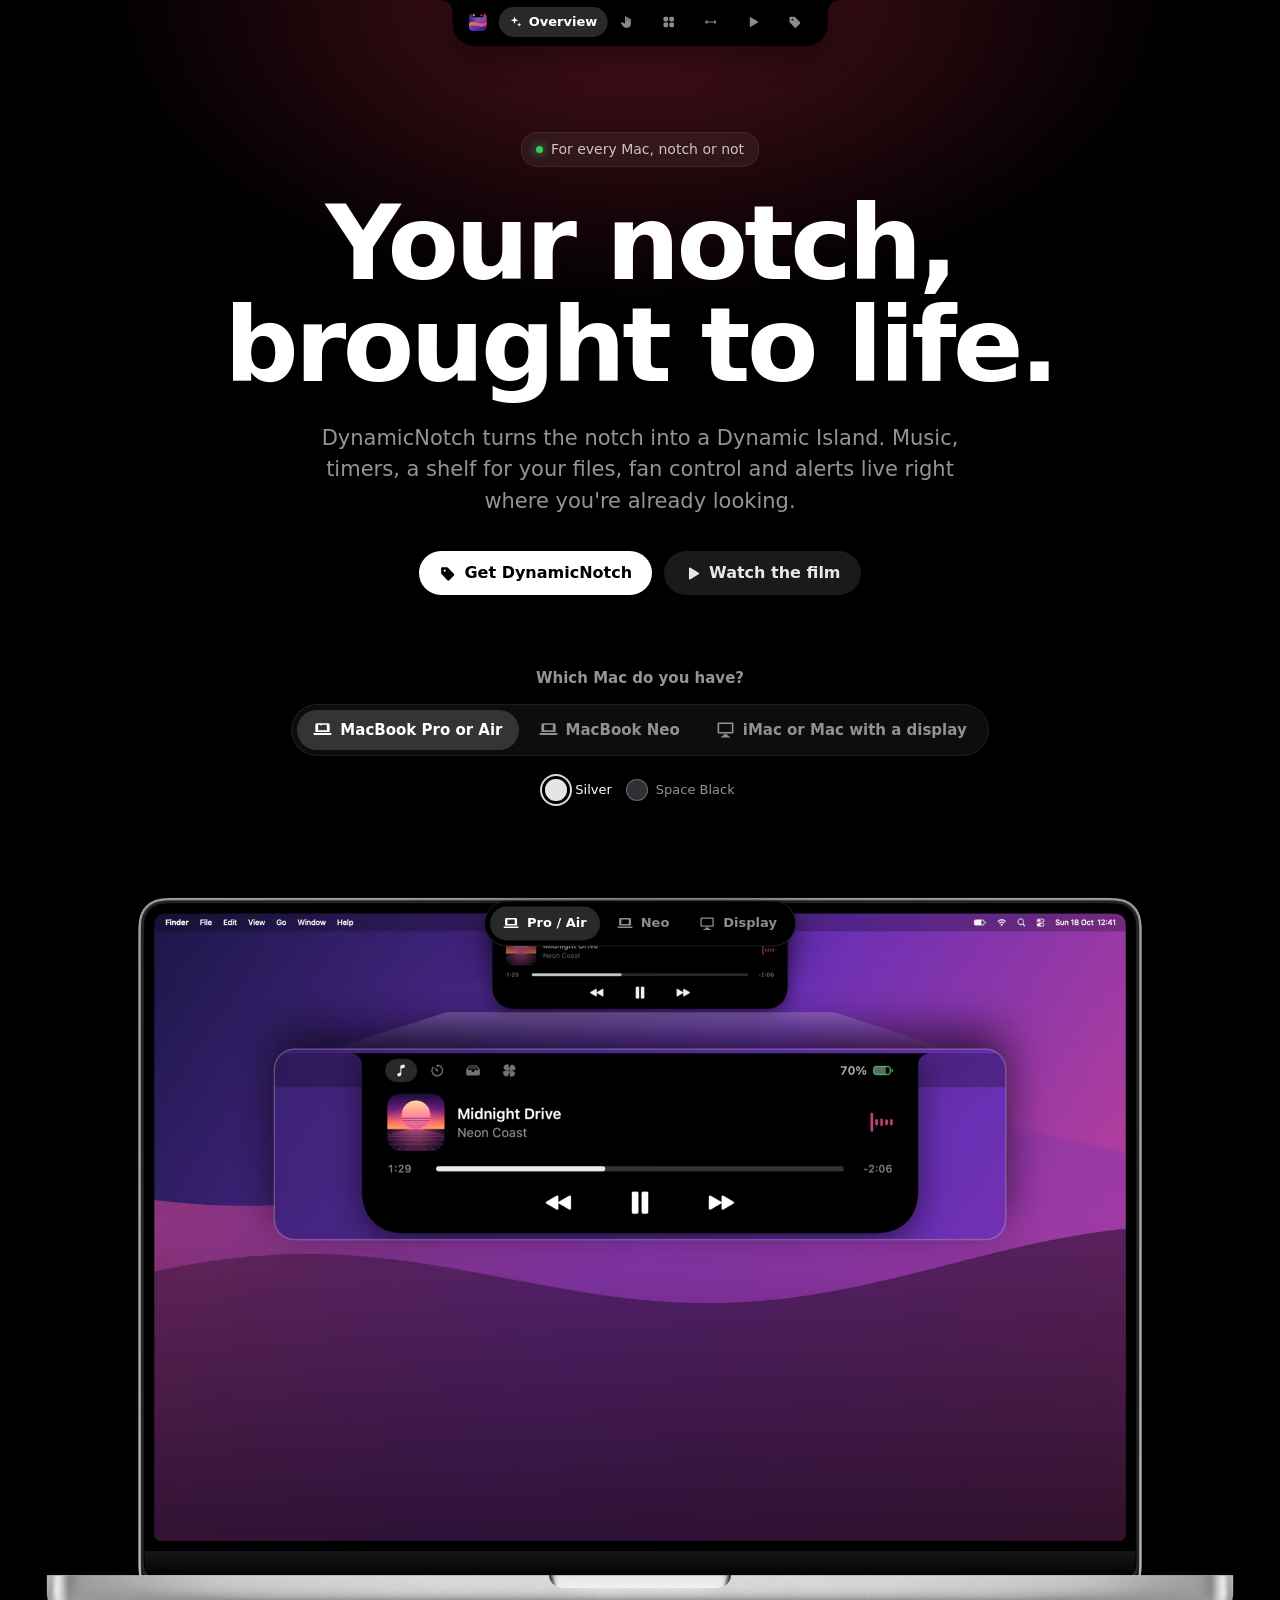
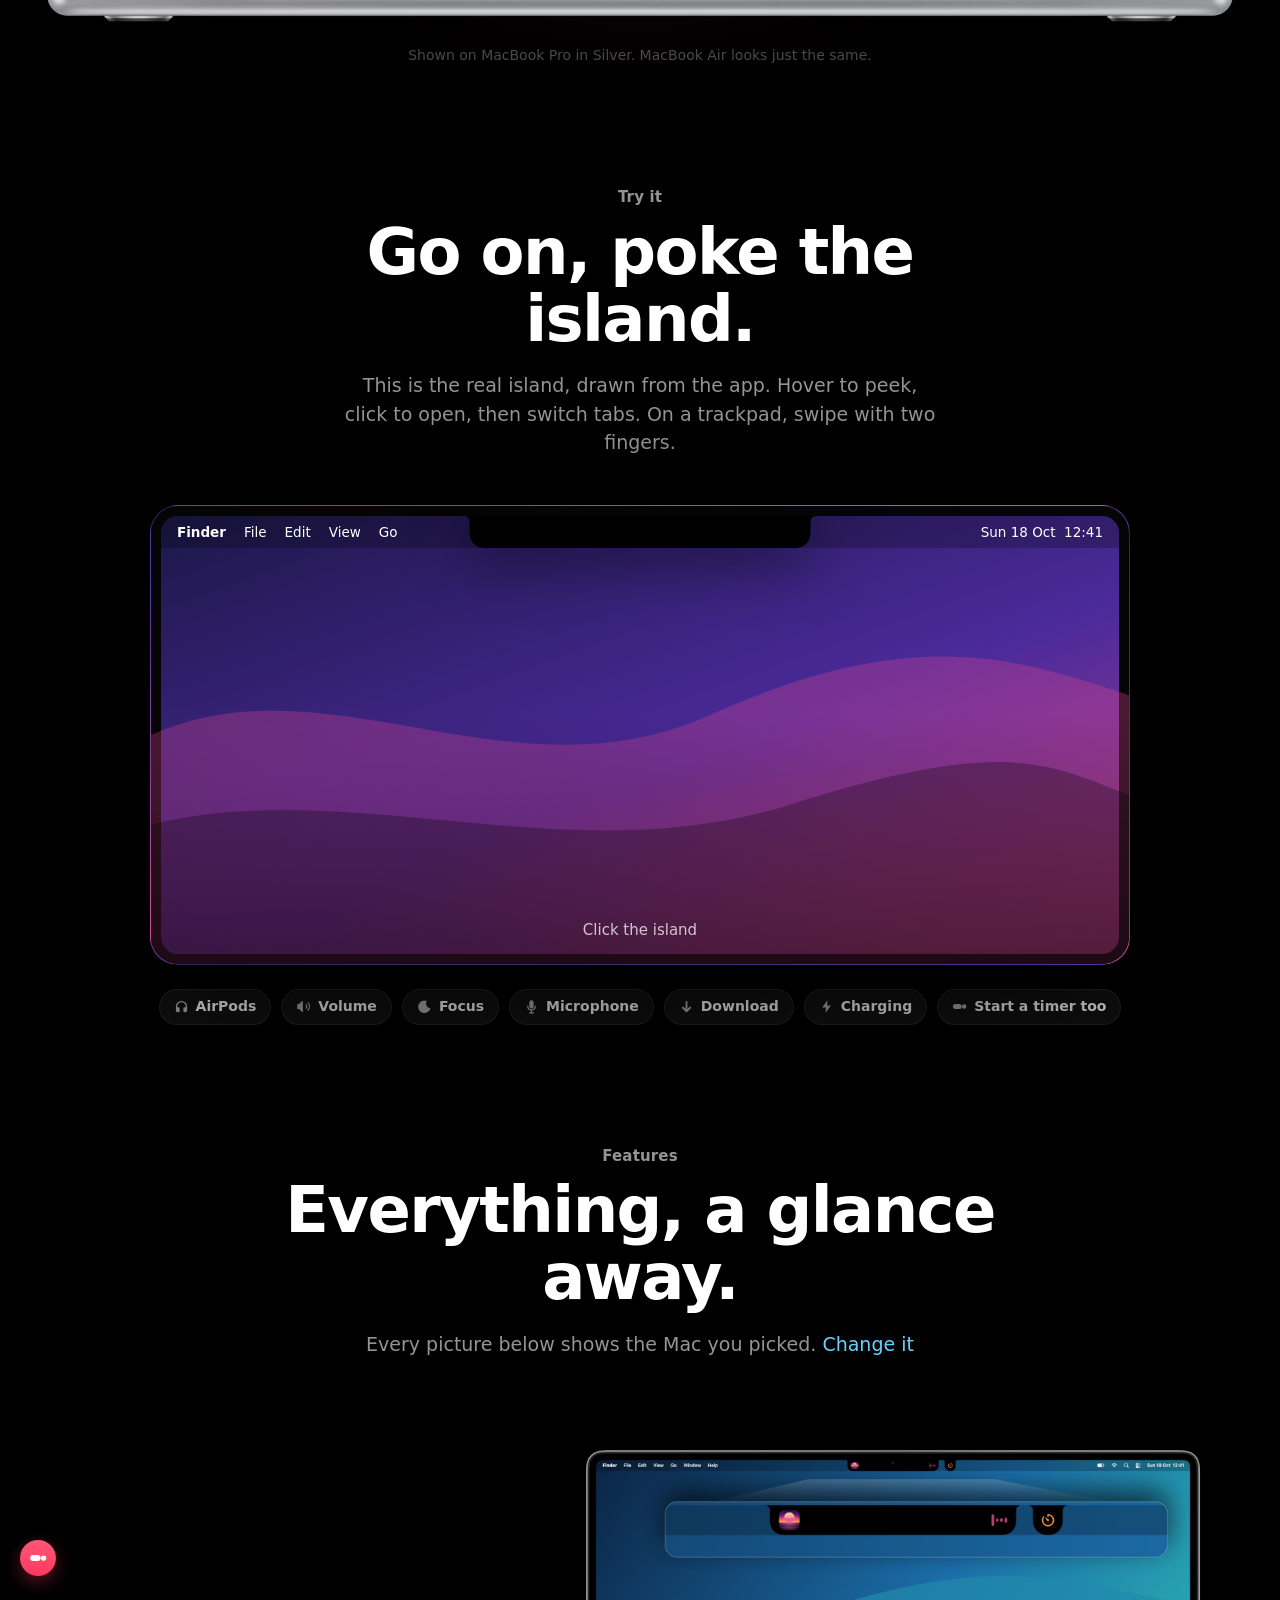
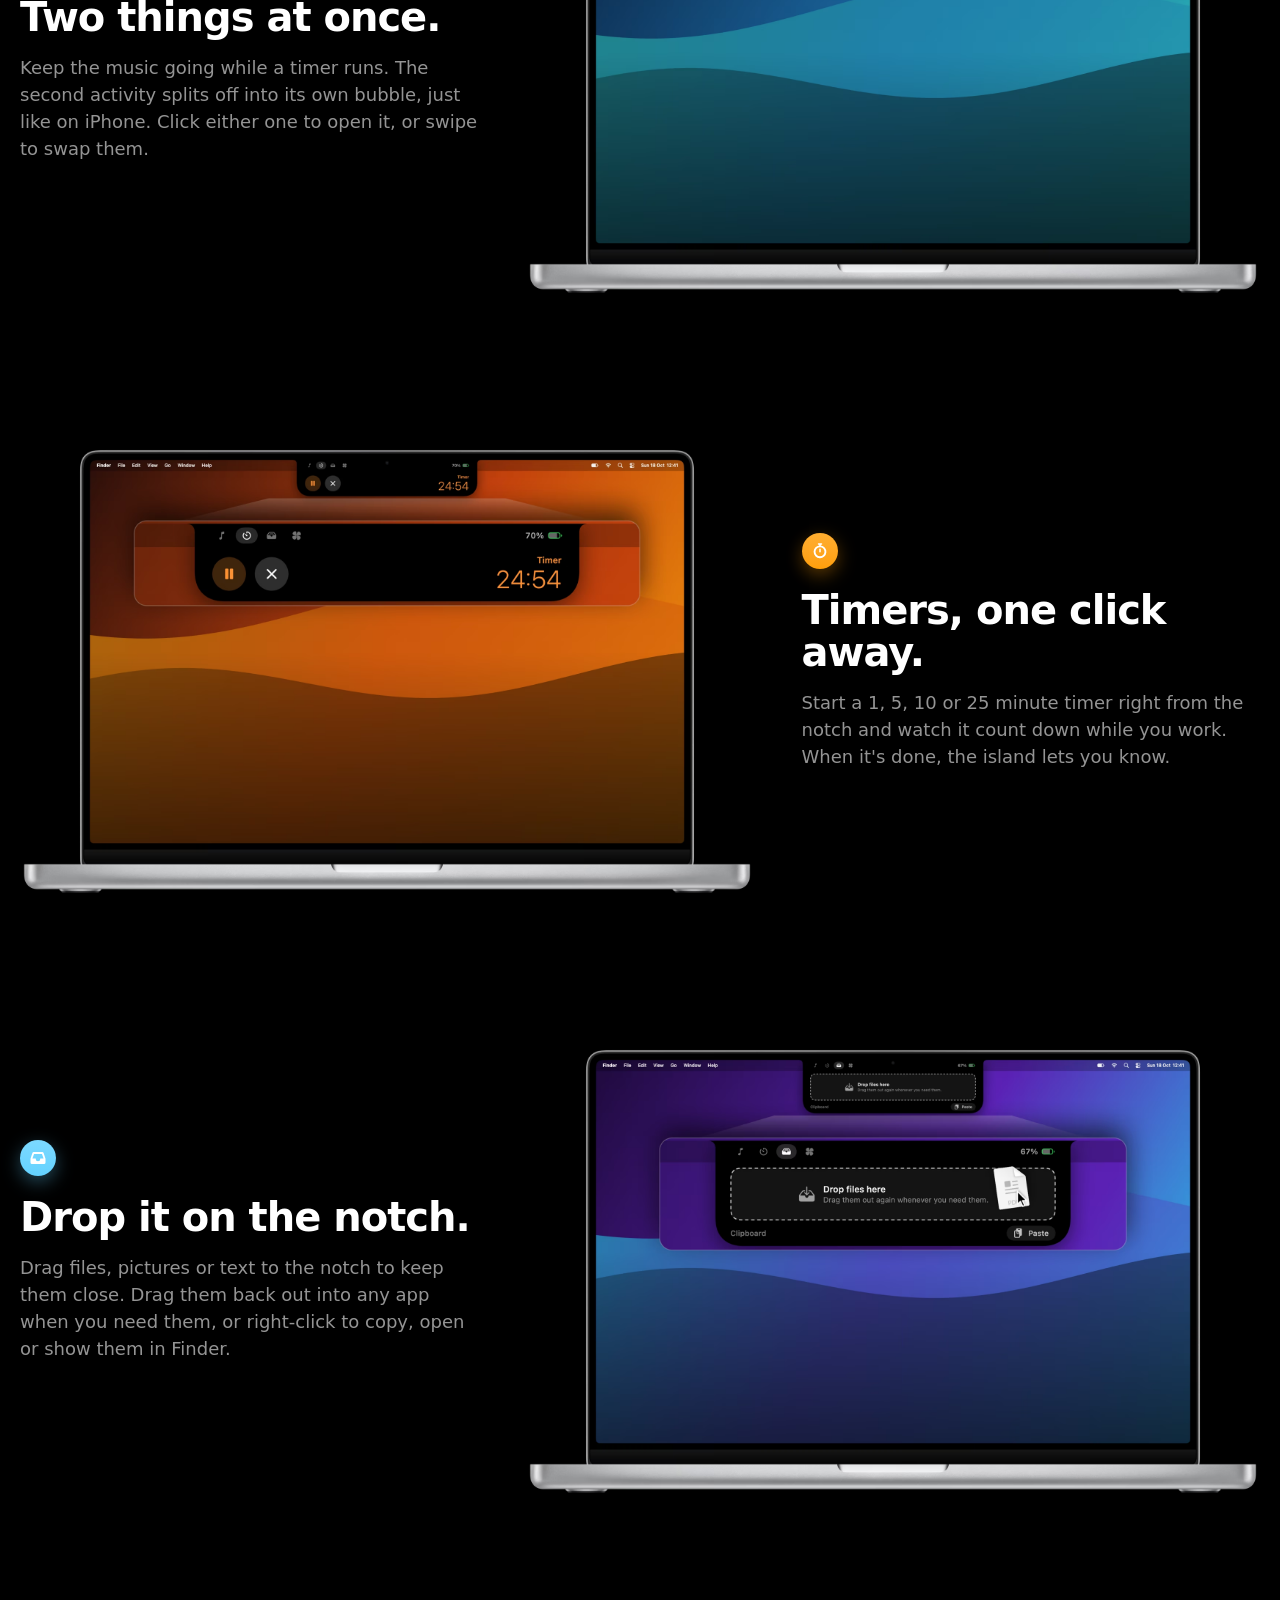
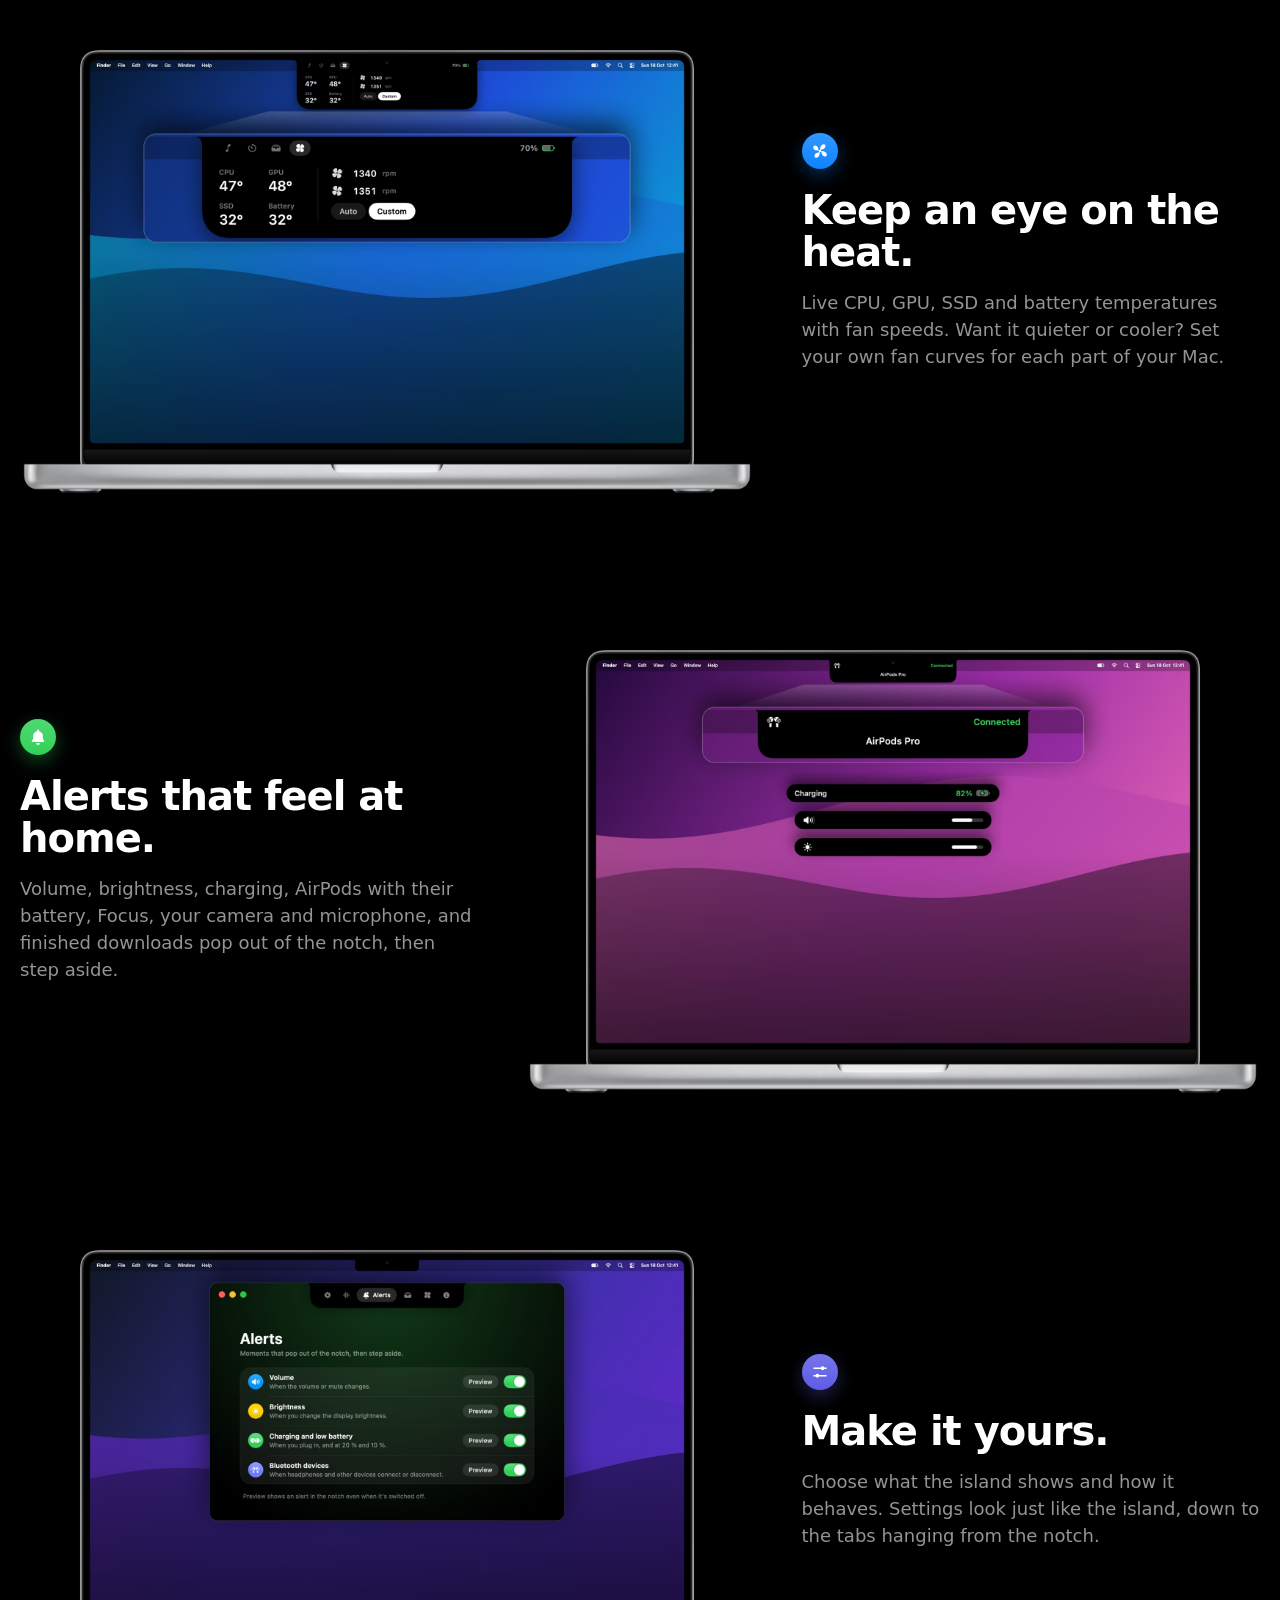
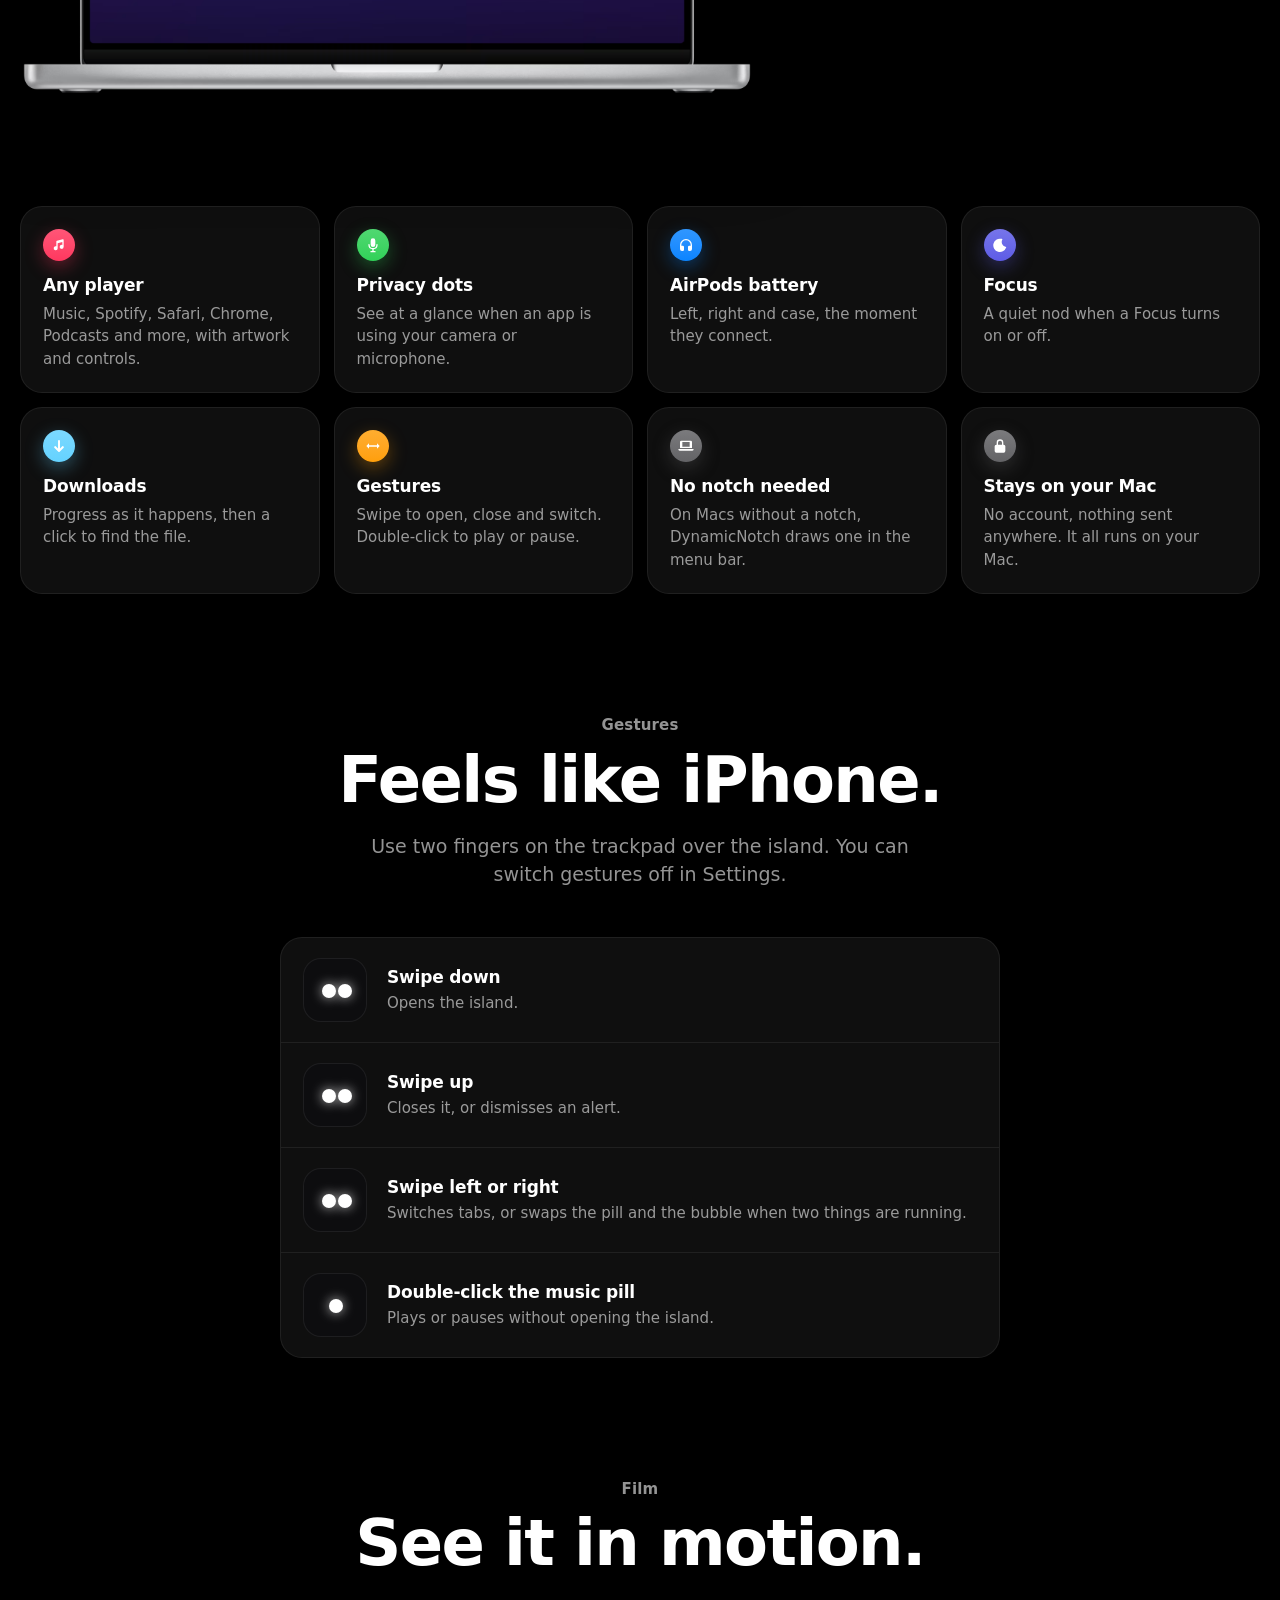
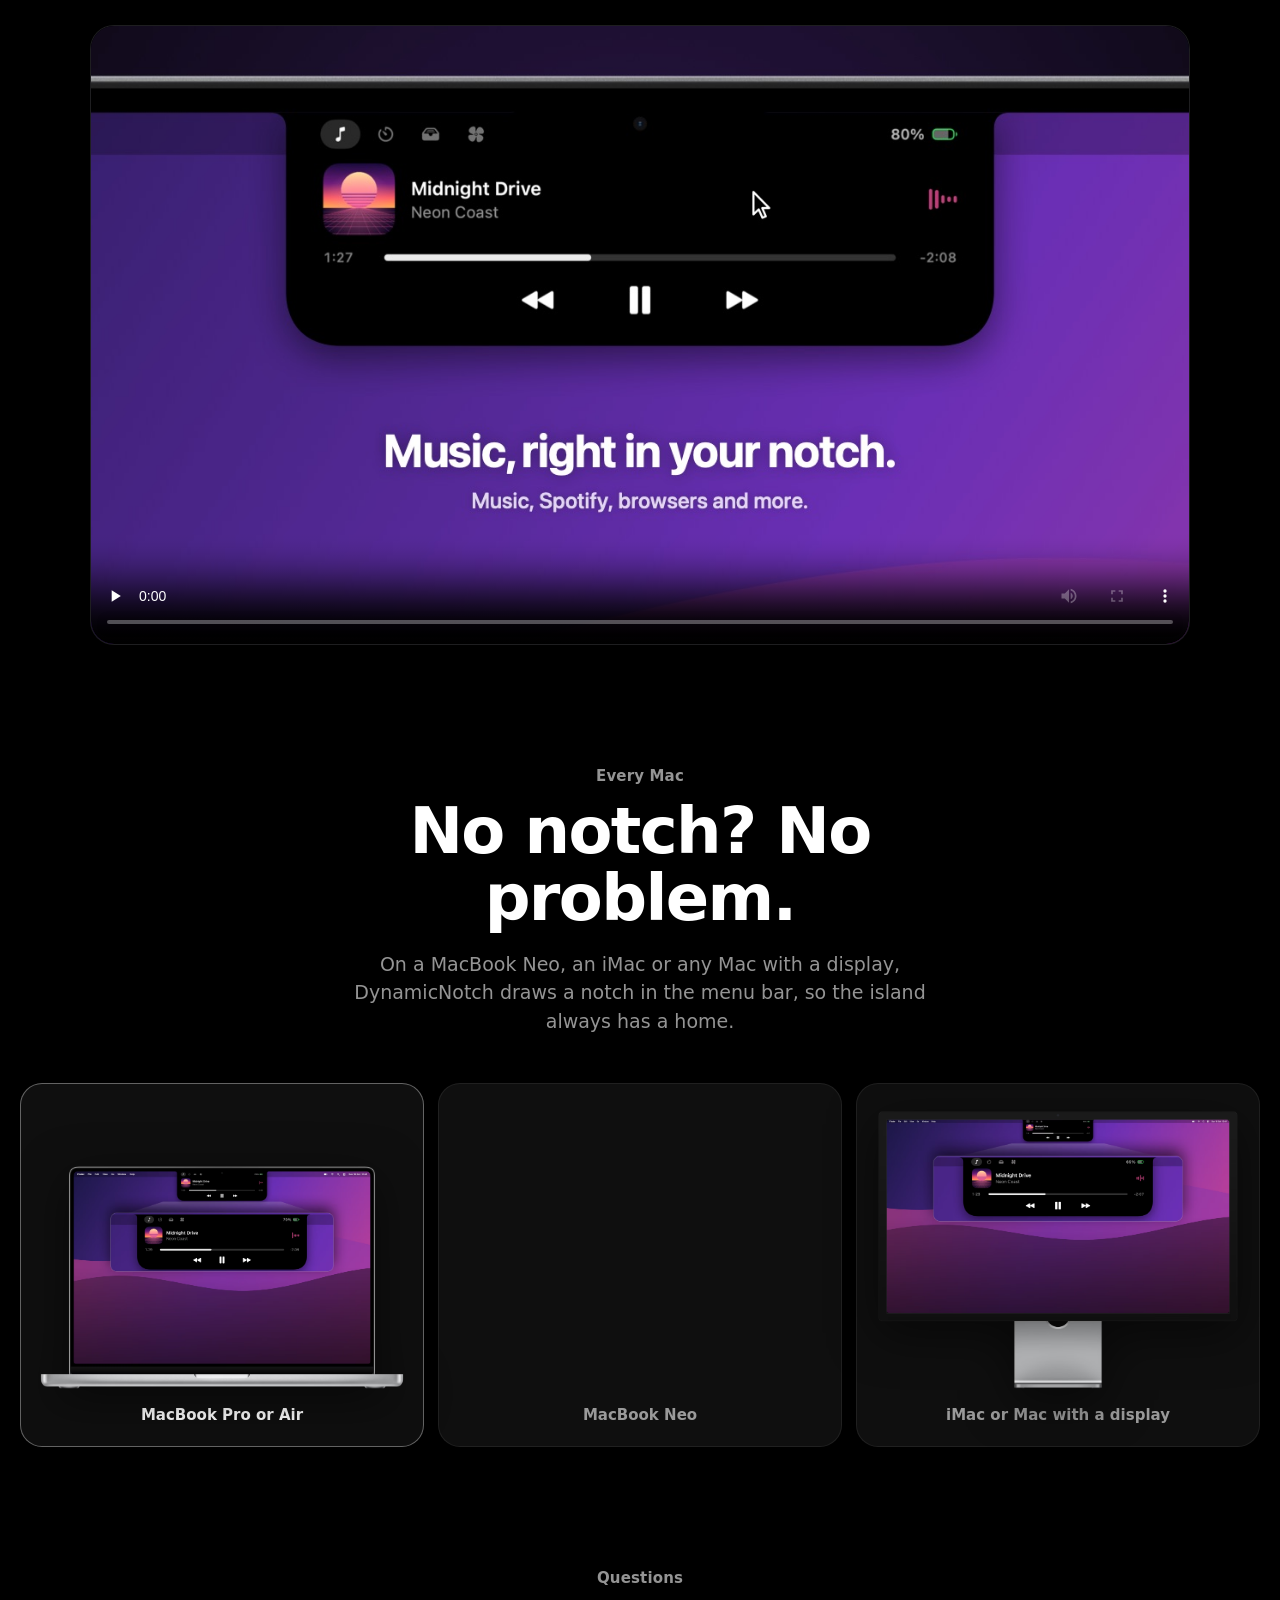
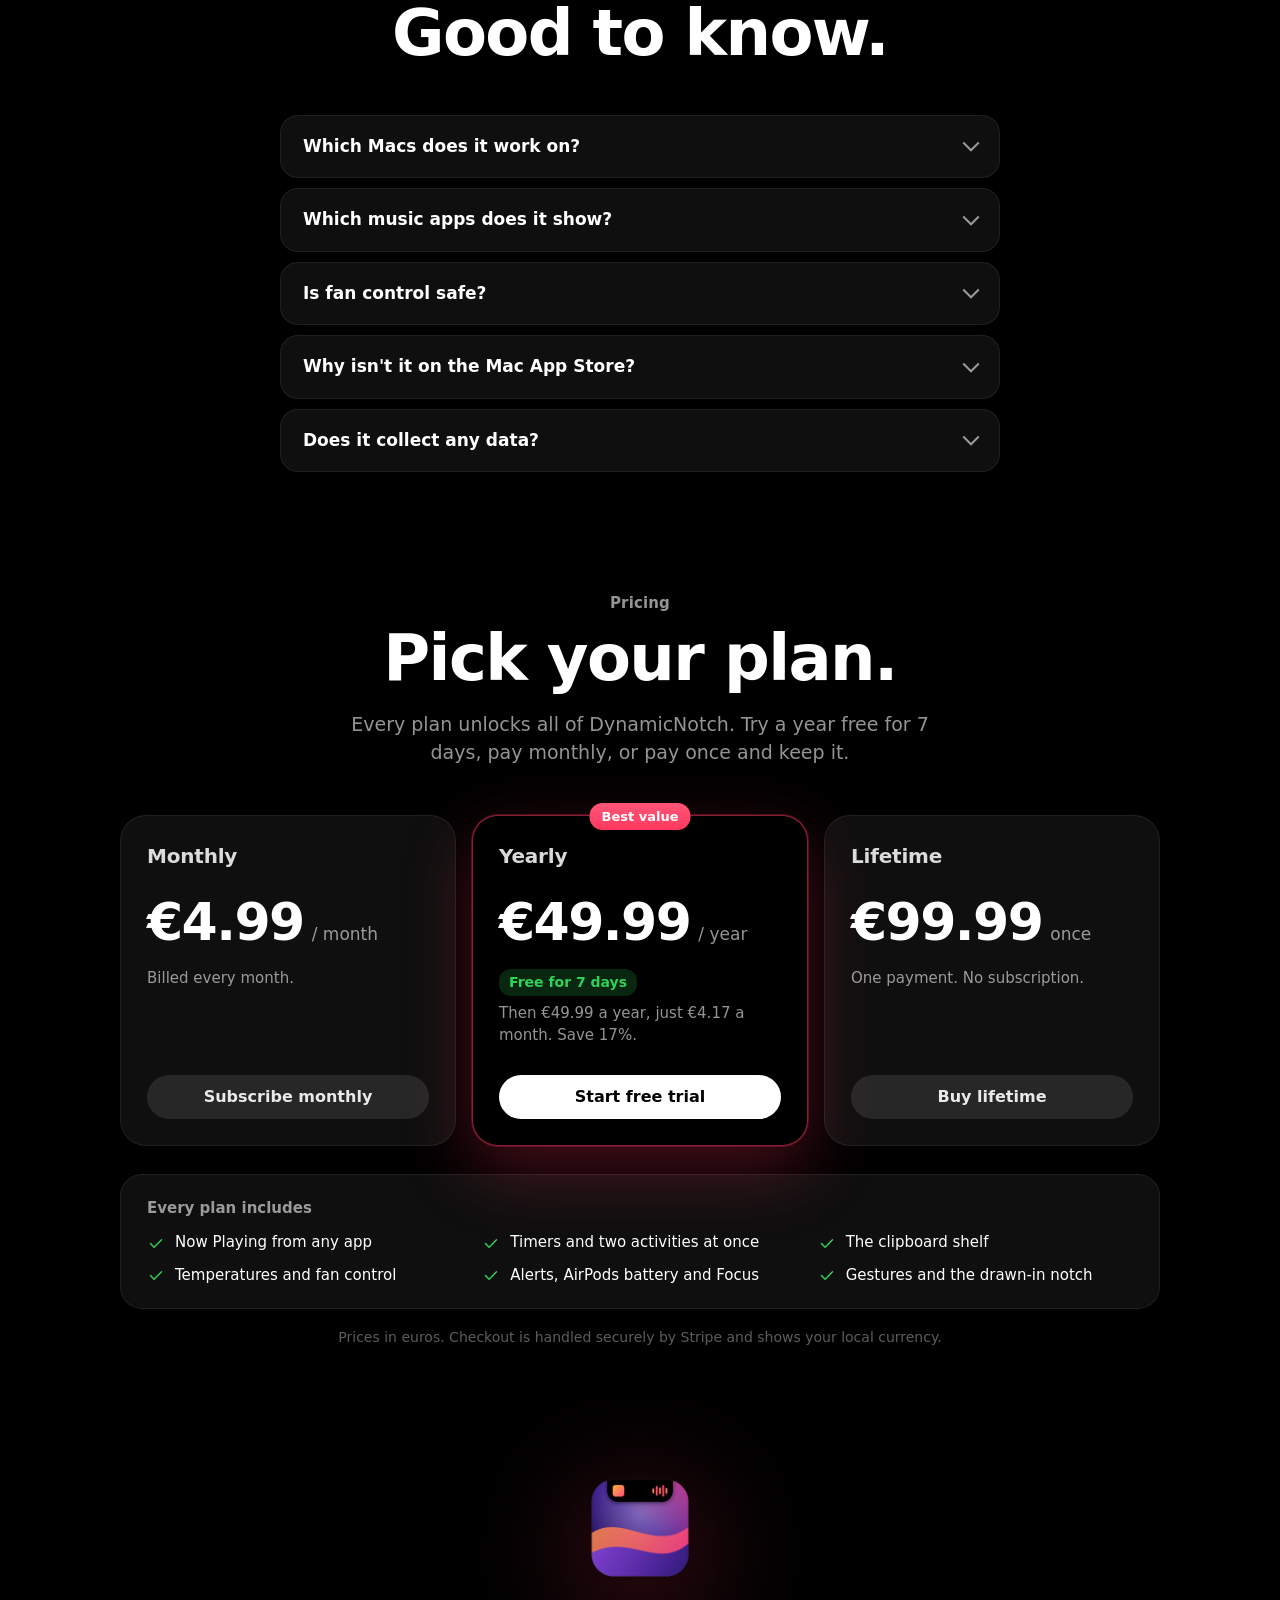
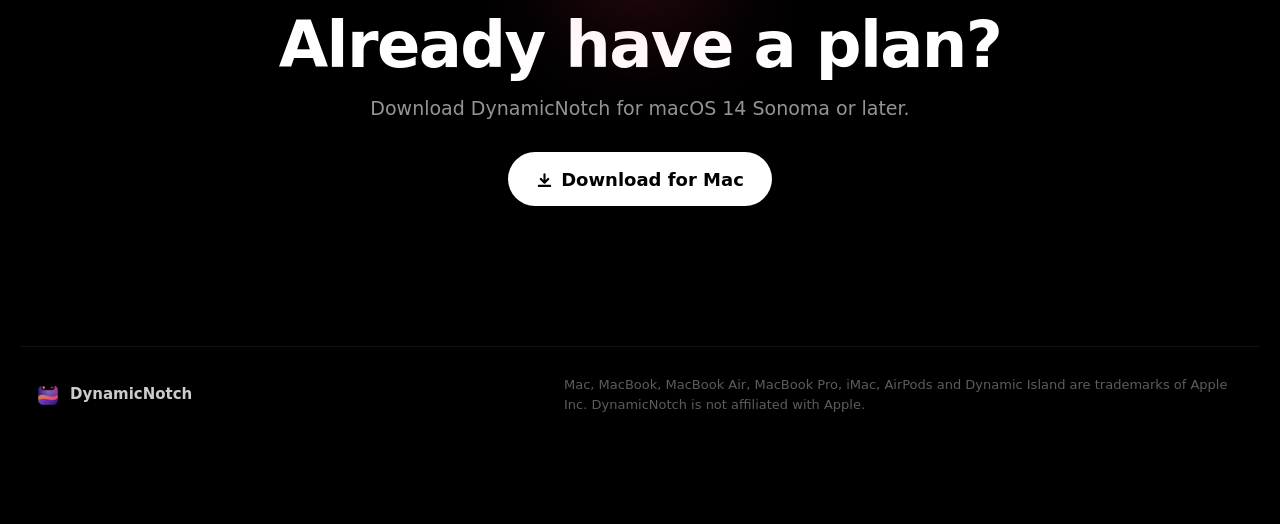
==== index.html @ 15b67d9d "Pricing: monthly, yearly with a 7-day free trial, and lifetime" ====
<!doctype html>
<html lang="en">
<head>
  <meta charset="utf-8">
  <meta name="viewport" content="width=device-width, initial-scale=1, viewport-fit=cover">
  <title>DynamicNotch</title>
  <meta name="description" content="DynamicNotch turns your Mac's notch into a Dynamic Island: music, timers, a clipboard for files, fan control and alerts, right where you're already looking.">
  <meta name="theme-color" content="#000000">
  <meta name="claude:viewport-fit-sides" content="cover">
  <!-- Where the Download buttons go. -->
  <meta name="dynamicnotch:download" content="https://github.com/ClauClau1/Dynamic-Notch/releases/latest">
  <meta property="og:title" content="DynamicNotch: your notch, brought to life">
  <meta property="og:description" content="The Dynamic Island, made for Mac. Music, timers, files, fans and alerts in the notch, and on Macs without one.">
  <meta property="og:image" content="assets/promo-poster.jpg">
  <link rel="icon" href="assets/favicon.png">
  <link rel="apple-touch-icon" href="assets/icon.png">
  <link rel="stylesheet" href="styles.css">
</head>
<body>
  <!-- Icons, drawn for this site. -->
  <svg width="0" height="0" style="position:absolute" aria-hidden="true">
    <defs>
      <symbol id="i-sparkles" viewBox="0 0 24 24"><path d="M10 2.5l1.6 4.9 4.9 1.6-4.9 1.6L10 15.5l-1.6-4.9L3.5 9l4.9-1.6zM18 13l.9 2.6 2.6.9-2.6.9L18 20l-.9-2.6-2.6-.9 2.6-.9z"/></symbol>
      <symbol id="i-hand" viewBox="0 0 24 24"><path d="M9 3.5a1.5 1.5 0 0 1 3 0V11h.5V5.5a1.5 1.5 0 0 1 3 0V11h.5V7.5a1.5 1.5 0 0 1 3 0V15a7 7 0 0 1-7 7h-.6a7 7 0 0 1-5.6-2.8l-3.3-4.4a1.6 1.6 0 0 1 2.4-2.1L9 15z"/></symbol>
      <symbol id="i-grid" viewBox="0 0 24 24"><rect x="3" y="3" width="8" height="8" rx="2.5"/><rect x="13" y="3" width="8" height="8" rx="2.5"/><rect x="3" y="13" width="8" height="8" rx="2.5"/><rect x="13" y="13" width="8" height="8" rx="2.5"/></symbol>
      <symbol id="i-swipe" viewBox="0 0 24 24"><path d="M2 12l4-4v3h12V8l4 4-4 4v-3H6v3z"/></symbol>
      <symbol id="i-play" viewBox="0 0 24 24"><path d="M7 4.6v14.8a1 1 0 0 0 1.5.9l12.2-7.4a1 1 0 0 0 0-1.8L8.5 3.7A1 1 0 0 0 7 4.6z"/></symbol>
      <symbol id="i-download" viewBox="0 0 24 24"><path d="M12 3a1.5 1.5 0 0 1 1.5 1.5v8.4l2.9-2.9a1.5 1.5 0 0 1 2.1 2.1l-5.5 5.5a1.5 1.5 0 0 1-2 0L5.5 12.1A1.5 1.5 0 0 1 7.6 10l2.9 2.9V4.5A1.5 1.5 0 0 1 12 3zM4 19.5h16a1.5 1.5 0 0 1 0 3H4a1.5 1.5 0 0 1 0-3z"/></symbol>
      <symbol id="i-music" viewBox="0 0 24 24"><path d="M19 3.2v11.6a3 3 0 1 1-2-2.8V7.6l-7 1.6v7.6a3 3 0 1 1-2-2.8V6.6a1 1 0 0 1 .8-1l9-2.2a1 1 0 0 1 1.2.8z"/></symbol>
      <symbol id="i-timer" viewBox="0 0 24 24"><path d="M10 1.5h4a1 1 0 0 1 0 2h-1v1.1A8.5 8.5 0 1 1 3.5 13 8.5 8.5 0 0 1 11 4.6V3.5h-1a1 1 0 0 1 0-2zM12 7a6 6 0 1 0 0 12 6 6 0 0 0 0-12zm0 1.5a1 1 0 0 1 1 1V13a1 1 0 0 1-2 0V9.5a1 1 0 0 1 1-1z"/></symbol>
      <symbol id="i-tray" viewBox="0 0 24 24"><path d="M6.4 4h11.2a2 2 0 0 1 1.9 1.4L22 13v5a2 2 0 0 1-2 2H4a2 2 0 0 1-2-2v-5l2.5-7.6A2 2 0 0 1 6.4 4zm.3 2.5L4.6 12.5H8a1 1 0 0 1 1 .8 3 3 0 0 0 6 0 1 1 0 0 1 1-.8h3.4l-2.1-6z"/></symbol>
      <symbol id="i-fan" viewBox="0 0 24 24"><path d="M12 10.2c.3-3 1.6-7.7 5.3-7.2 3 .4 2.6 4.7-.6 6.2-1.4.7-3 .9-4.7 1zM13.8 12c3 .3 7.7 1.6 7.2 5.3-.4 3-4.7 2.6-6.2-.6-.7-1.4-.9-3-1-4.7zM12 13.8c-.3 3-1.6 7.7-5.3 7.2-3-.4-2.6-4.7.6-6.2 1.4-.7 3-.9 4.7-1zM10.2 12c-3-.3-7.7-1.6-7.2-5.3.4-3 4.7-2.6 6.2.6.7 1.4.9 3 1 4.7z"/><circle cx="12" cy="12" r="1.6"/></symbol>
      <symbol id="i-bell" viewBox="0 0 24 24"><path d="M12 2a1.5 1.5 0 0 1 1.5 1.5v.7A6.5 6.5 0 0 1 18.5 10.5v4l1.8 2.4a1 1 0 0 1-.8 1.6h-15a1 1 0 0 1-.8-1.6l1.8-2.4v-4a6.5 6.5 0 0 1 5-6.3v-.7A1.5 1.5 0 0 1 12 2zm-2.5 18h5a2.5 2.5 0 0 1-5 0z"/></symbol>
      <symbol id="i-sliders" viewBox="0 0 24 24"><path d="M4 6h9.2a2.5 2.5 0 0 1 4.6 0H20a1 1 0 0 1 0 2h-2.2a2.5 2.5 0 0 1-4.6 0H4a1 1 0 0 1 0-2zm0 10h2.2a2.5 2.5 0 0 1 4.6 0H20a1 1 0 0 1 0 2h-9.2a2.5 2.5 0 0 1-4.6 0H4a1 1 0 0 1 0-2z"/></symbol>
      <symbol id="i-headphones" viewBox="0 0 24 24"><path d="M12 3a9 9 0 0 1 9 9v6a3 3 0 0 1-3 3h-1a2 2 0 0 1-2-2v-4a2 2 0 0 1 2-2h2v-1a7 7 0 0 0-14 0v1h2a2 2 0 0 1 2 2v4a2 2 0 0 1-2 2H6a3 3 0 0 1-3-3v-6a9 9 0 0 1 9-9z"/></symbol>
      <symbol id="i-moon" viewBox="0 0 24 24"><path d="M14.5 2.6a1 1 0 0 1 .9 1.4A7.5 7.5 0 0 0 20 14.6a1 1 0 0 1 1.3 1.3A10 10 0 1 1 13.6 2.6a1 1 0 0 1 .9 0z"/></symbol>
      <symbol id="i-mic" viewBox="0 0 24 24"><path d="M12 2a3.5 3.5 0 0 1 3.5 3.5v6a3.5 3.5 0 0 1-7 0v-6A3.5 3.5 0 0 1 12 2zM6 10.5a1 1 0 0 1 1 1 5 5 0 0 0 10 0 1 1 0 0 1 2 0 7 7 0 0 1-6 6.9V21h2a1 1 0 0 1 0 2H9a1 1 0 0 1 0-2h2v-2.6a7 7 0 0 1-6-6.9 1 1 0 0 1 1-1z"/></symbol>
      <symbol id="i-arrow-down" viewBox="0 0 24 24"><path d="M12 3a1.5 1.5 0 0 1 1.5 1.5v11.4l3.4-3.4a1.5 1.5 0 0 1 2.1 2.1l-6 6a1.5 1.5 0 0 1-2 0l-6-6a1.5 1.5 0 0 1 2.1-2.1l3.4 3.4V4.5A1.5 1.5 0 0 1 12 3z"/></symbol>
      <symbol id="i-volume" viewBox="0 0 24 24"><path d="M11 4.2v15.6a1 1 0 0 1-1.7.7L5 16H3a1 1 0 0 1-1-1V9a1 1 0 0 1 1-1h2l4.3-4.5a1 1 0 0 1 1.7.7zM15.5 8.5a1 1 0 0 1 1.4.1 5.3 5.3 0 0 1 0 6.8 1 1 0 0 1-1.5-1.3 3.3 3.3 0 0 0 0-4.2 1 1 0 0 1 .1-1.4zm3-3a1 1 0 0 1 1.4 0 9.5 9.5 0 0 1 0 13 1 1 0 1 1-1.4-1.4 7.5 7.5 0 0 0 0-10.2 1 1 0 0 1 0-1.4z"/></symbol>
      <symbol id="i-bolt" viewBox="0 0 24 24"><path d="M13.5 2 5 13.5h6L10.5 22 19 10.5h-6z"/></symbol>
      <symbol id="i-pair" viewBox="0 0 24 24"><rect x="1.5" y="8" width="14" height="8" rx="4"/><circle cx="19.5" cy="12" r="3.5"/></symbol>
      <symbol id="i-laptop" viewBox="0 0 24 24"><path d="M5 4h14a2 2 0 0 1 2 2v9H3V6a2 2 0 0 1 2-2zm1.5 2v7h11V6H11.6a.6.6 0 0 1-.6.6h-2a.6.6 0 0 1-.6-.6zM1 16.5h22a.5.5 0 0 1 .5.5 2 2 0 0 1-2 2h-19a2 2 0 0 1-2-2 .5.5 0 0 1 .5-.5z"/></symbol>
      <symbol id="i-laptop-plain" viewBox="0 0 24 24"><path d="M5 4h14a2 2 0 0 1 2 2v9H3V6a2 2 0 0 1 2-2zm1.5 2v7h11V6zM1 16.5h22a.5.5 0 0 1 .5.5 2 2 0 0 1-2 2h-19a2 2 0 0 1-2-2 .5.5 0 0 1 .5-.5z"/></symbol>
      <symbol id="i-display" viewBox="0 0 24 24"><path d="M3.5 3h17A1.5 1.5 0 0 1 22 4.5v11a1.5 1.5 0 0 1-1.5 1.5h-17A1.5 1.5 0 0 1 2 15.5v-11A1.5 1.5 0 0 1 3.5 3zM4 5v10h16V5zm5.5 13h5l.5 2.5h2a.75.75 0 0 1 0 1.5H7a.75.75 0 0 1 0-1.5h2z"/></symbol>
      <symbol id="i-lock" viewBox="0 0 24 24"><path d="M12 2a5 5 0 0 1 5 5v3h.5A2.5 2.5 0 0 1 20 12.5v7a2.5 2.5 0 0 1-2.5 2.5h-11A2.5 2.5 0 0 1 4 19.5v-7A2.5 2.5 0 0 1 6.5 10H7V7a5 5 0 0 1 5-5zm0 2a3 3 0 0 0-3 3v3h6V7a3 3 0 0 0-3-3z"/></symbol>
      <symbol id="i-power" viewBox="0 0 24 24"><path d="M12 2a1 1 0 0 1 1 1v8a1 1 0 0 1-2 0V3a1 1 0 0 1 1-1zM7.1 5.3a1 1 0 0 1-.1 1.4 7 7 0 1 0 10 0 1 1 0 1 1 1.3-1.5 9 9 0 1 1-12.6 0 1 1 0 0 1 1.4.1z"/></symbol>
      <symbol id="i-tag" viewBox="0 0 24 24"><path d="M3 4.5A1.5 1.5 0 0 1 4.5 3h6.4a2 2 0 0 1 1.4.6l8.6 8.6a2 2 0 0 1 0 2.8l-6.4 6.4a2 2 0 0 1-2.8 0L3.6 12.8a2 2 0 0 1-.6-1.4zM8 6.5a1.5 1.5 0 1 0 0 3 1.5 1.5 0 0 0 0-3z"/></symbol>
      <symbol id="i-check" viewBox="0 0 24 24"><path d="M9.5 16.2 5.3 12a1 1 0 0 0-1.4 1.4l4.9 4.9a1 1 0 0 0 1.4 0L20.1 8.4A1 1 0 0 0 18.7 7z"/></symbol>
      <symbol id="i-chevron" viewBox="0 0 24 24"><path d="M8.3 9.3a1 1 0 0 1 1.4 0L12 11.6l2.3-2.3a1 1 0 1 1 1.4 1.4l-3 3a1 1 0 0 1-1.4 0l-3-3a1 1 0 0 1 0-1.4z"/></symbol>
    </defs>
  </svg>

  <div class="glow" aria-hidden="true"></div>

  <!-- The navigation: a notch hanging from the top, like the app's own tab bar. -->
  <nav class="notch-bar" aria-label="Sections">
    <a class="notch-brand" href="#top" aria-label="DynamicNotch"><img src="assets/icon.png" alt="" width="22" height="22"></a>
    <a class="notch-tab" href="#top" data-nav="top"><svg><use href="#i-sparkles"/></svg><span>Overview</span></a>
    <a class="notch-tab" href="#try" data-nav="try"><svg><use href="#i-hand"/></svg><span>Try it</span></a>
    <a class="notch-tab" href="#features" data-nav="features"><svg><use href="#i-grid"/></svg><span>Features</span></a>
    <a class="notch-tab" href="#gestures" data-nav="gestures"><svg><use href="#i-swipe"/></svg><span>Gestures</span></a>
    <a class="notch-tab" href="#film" data-nav="film"><svg><use href="#i-play"/></svg><span>Film</span></a>
    <a class="notch-tab" href="#pricing" data-nav="pricing"><svg><use href="#i-tag"/></svg><span>Pricing</span></a>
  </nav>

  <main>
    <!-- Overview -->
    <section class="hero" id="top" data-accent="pink">
      <p class="eyebrow"><span class="dot"></span>For every Mac, notch or not</p>
      <h1>Your notch,<br>brought to life.</h1>
      <p class="lede">DynamicNotch turns the notch into a Dynamic Island. Music, timers, a shelf for your files, fan control and alerts live right where you're already looking.</p>
      <div class="actions">
        <a class="button primary" href="#pricing"><svg><use href="#i-tag"/></svg>Get DynamicNotch</a>
        <a class="button" href="#film"><svg><use href="#i-play"/></svg>Watch the film</a>
      </div>

      <div class="picker" id="picker">
        <p class="picker-label">Which Mac do you have?</p>
        <div class="segmented" role="radiogroup" aria-label="Your Mac">
          <button role="radio" data-device="pro"><svg><use href="#i-laptop"/></svg><span>MacBook Pro or Air</span></button>
          <button role="radio" data-device="neo"><svg><use href="#i-laptop-plain"/></svg><span>MacBook Neo</span></button>
          <button role="radio" data-device="display"><svg><use href="#i-display"/></svg><span>iMac or Mac with a display</span></button>
        </div>
        <div class="finishes" role="radiogroup" aria-label="Finish"></div>
      </div>

      <figure class="device hero-device">
        <img data-render="01-now-playing" alt="DynamicNotch showing Now Playing in the notch" width="2000" height="1336" fetchpriority="high">
        <figcaption class="device-caption"></figcaption>
      </figure>
    </section>

    <!-- Live island -->
    <section class="try" id="try" data-accent="purple">
      <header class="section-head">
        <p class="kicker">Try it</p>
        <h2>Go on, poke the island.</h2>
        <p>This is the real island, drawn from the app. Hover to peek, click to open, then switch tabs. On a trackpad, swipe with two fingers.</p>
      </header>
      <div class="screen" id="screen">
        <svg class="waves" viewBox="0 0 980 460" preserveAspectRatio="none" aria-hidden="true">
          <path d="M0 230 C 180 150, 360 300, 560 210 S 860 150, 980 190 V460 H0Z" fill="rgba(217,70,143,0.32)"/>
          <path d="M0 320 C 200 270, 420 370, 640 300 S 900 260, 980 290 V460 H0Z" fill="rgba(0,0,0,0.28)"/>
        </svg>
        <div class="menubar" aria-hidden="true">
          <span class="menu-app">Finder</span><span class="hide-xs">File</span><span class="hide-xs">Edit</span><span class="hide-sm">View</span><span class="hide-sm">Go</span>
          <span class="menu-right">Sun 18 Oct&nbsp;&nbsp;12:41</span>
        </div>
        <div class="island" id="island" tabindex="0" role="application" aria-label="Interactive island. Arrow keys switch tabs; up closes, down opens."></div>
        <p class="screen-hint" id="hint">Click the island</p>
      </div>
      <div class="chips" aria-label="Show an alert">
        <button class="chip" data-alert="airpods"><svg><use href="#i-headphones"/></svg>AirPods</button>
        <button class="chip" data-alert="volume"><svg><use href="#i-volume"/></svg>Volume</button>
        <button class="chip" data-alert="focus"><svg><use href="#i-moon"/></svg>Focus</button>
        <button class="chip" data-alert="mic"><svg><use href="#i-mic"/></svg>Microphone</button>
        <button class="chip" data-alert="downloaded"><svg><use href="#i-arrow-down"/></svg>Download</button>
        <button class="chip" data-alert="charging"><svg><use href="#i-bolt"/></svg>Charging</button>
        <button class="chip toggle" id="pair" aria-pressed="false"><svg><use href="#i-pair"/></svg>Start a timer too</button>
      </div>
    </section>

    <!-- Features, each shown on your Mac -->
    <section class="features" id="features" data-accent="pink">
      <header class="section-head">
        <p class="kicker">Features</p>
        <h2>Everything, a glance away.</h2>
        <p>Every picture below shows the Mac you picked. <button class="link" data-scroll-picker>Change it</button></p>
      </header>

      <article class="feature" data-accent="pink">
        <div class="feature-text">
          <span class="badge pink"><svg><use href="#i-pair"/></svg></span>
          <h3>Two things at once.</h3>
          <p>Keep the music going while a timer runs. The second activity splits off into its own bubble, just like on iPhone. Click either one to open it, or swipe to swap them.</p>
        </div>
        <figure class="device"><img data-render="02-two-activities" alt="Music and a timer side by side in the notch" loading="lazy" width="2000" height="1336"></figure>
      </article>

      <article class="feature" data-accent="orange">
        <div class="feature-text">
          <span class="badge orange"><svg><use href="#i-timer"/></svg></span>
          <h3>Timers, one click away.</h3>
          <p>Start a 1, 5, 10 or 25 minute timer right from the notch and watch it count down while you work. When it's done, the island lets you know.</p>
        </div>
        <figure class="device"><img data-render="03-timer" alt="A timer counting down in the open island" loading="lazy" width="2000" height="1336"></figure>
      </article>

      <article class="feature" data-accent="cyan">
        <div class="feature-text">
          <span class="badge cyan"><svg><use href="#i-tray"/></svg></span>
          <h3>Drop it on the notch.</h3>
          <p>Drag files, pictures or text to the notch to keep them close. Drag them back out into any app when you need them, or right-click to copy, open or show them in Finder.</p>
        </div>
        <figure class="device"><img data-render="09-clipboard-drop" alt="A file being dropped onto the clipboard shelf in the notch" loading="lazy" width="2000" height="1336"></figure>
      </article>

      <article class="feature" data-accent="blue">
        <div class="feature-text">
          <span class="badge blue"><svg><use href="#i-fan"/></svg></span>
          <h3>Keep an eye on the heat.</h3>
          <p>Live CPU, GPU, SSD and battery temperatures with fan speeds. Want it quieter or cooler? Set your own fan curves for each part of your Mac.</p>
        </div>
        <figure class="device"><img data-render="04-fans" alt="Temperatures and fan speeds in the open island" loading="lazy" width="2000" height="1336"></figure>
      </article>

      <article class="feature" data-accent="green">
        <div class="feature-text">
          <span class="badge green"><svg><use href="#i-bell"/></svg></span>
          <h3>Alerts that feel at home.</h3>
          <p>Volume, brightness, charging, AirPods with their battery, Focus, your camera and microphone, and finished downloads pop out of the notch, then step aside.</p>
        </div>
        <figure class="device"><img data-render="05-alerts" alt="AirPods, charging, volume and brightness alerts" loading="lazy" width="2000" height="1336"></figure>
      </article>

      <article class="feature" data-accent="indigo">
        <div class="feature-text">
          <span class="badge indigo"><svg><use href="#i-sliders"/></svg></span>
          <h3>Make it yours.</h3>
          <p>Choose what the island shows and how it behaves. Settings look just like the island, down to the tabs hanging from the notch.</p>
        </div>
        <figure class="device"><img data-render="06-settings" alt="The DynamicNotch Settings window" loading="lazy" width="2000" height="1336"></figure>
      </article>

      <div class="cards">
        <div class="card"><span class="badge pink"><svg><use href="#i-music"/></svg></span><h4>Any player</h4><p>Music, Spotify, Safari, Chrome, Podcasts and more, with artwork and controls.</p></div>
        <div class="card"><span class="badge green"><svg><use href="#i-mic"/></svg></span><h4>Privacy dots</h4><p>See at a glance when an app is using your camera or microphone.</p></div>
        <div class="card"><span class="badge blue"><svg><use href="#i-headphones"/></svg></span><h4>AirPods battery</h4><p>Left, right and case, the moment they connect.</p></div>
        <div class="card"><span class="badge indigo"><svg><use href="#i-moon"/></svg></span><h4>Focus</h4><p>A quiet nod when a Focus turns on or off.</p></div>
        <div class="card"><span class="badge cyan"><svg><use href="#i-arrow-down"/></svg></span><h4>Downloads</h4><p>Progress as it happens, then a click to find the file.</p></div>
        <div class="card"><span class="badge orange"><svg><use href="#i-swipe"/></svg></span><h4>Gestures</h4><p>Swipe to open, close and switch. Double-click to play or pause.</p></div>
        <div class="card"><span class="badge gray"><svg><use href="#i-laptop-plain"/></svg></span><h4>No notch needed</h4><p>On Macs without a notch, DynamicNotch draws one in the menu bar.</p></div>
        <div class="card"><span class="badge gray"><svg><use href="#i-lock"/></svg></span><h4>Stays on your Mac</h4><p>No account, nothing sent anywhere. It all runs on your Mac.</p></div>
      </div>
    </section>

    <!-- Gestures -->
    <section class="gestures" id="gestures" data-accent="orange">
      <header class="section-head">
        <p class="kicker">Gestures</p>
        <h2>Feels like iPhone.</h2>
        <p>Use two fingers on the trackpad over the island. You can switch gestures off in Settings.</p>
      </header>
      <div class="gesture-list">
        <div class="gesture"><span class="gesture-art down"><i></i><i></i></span><div><h4>Swipe down</h4><p>Opens the island.</p></div></div>
        <div class="gesture"><span class="gesture-art up"><i></i><i></i></span><div><h4>Swipe up</h4><p>Closes it, or dismisses an alert.</p></div></div>
        <div class="gesture"><span class="gesture-art side"><i></i><i></i></span><div><h4>Swipe left or right</h4><p>Switches tabs, or swaps the pill and the bubble when two things are running.</p></div></div>
        <div class="gesture"><span class="gesture-art double"><i></i></span><div><h4>Double-click the music pill</h4><p>Plays or pauses without opening the island.</p></div></div>
      </div>
    </section>

    <!-- Film -->
    <section class="film" id="film" data-accent="purple">
      <header class="section-head">
        <p class="kicker">Film</p>
        <h2>See it in motion.</h2>
      </header>
      <div class="video">
        <video controls playsinline preload="none" poster="assets/promo-poster.jpg" width="1280" height="720">
          <source src="assets/promo.mp4" type="video/mp4">
        </video>
      </div>
    </section>

    <!-- Every Mac -->
    <section class="every" data-accent="gray">
      <header class="section-head">
        <p class="kicker">Every Mac</p>
        <h2>No notch? No problem.</h2>
        <p>On a MacBook Neo, an iMac or any Mac with a display, DynamicNotch draws a notch in the menu bar, so the island always has a home.</p>
      </header>
      <div class="every-grid">
        <button class="every-item" data-device="pro"><img src="assets/renders/pro-silver/01-now-playing.avif" alt="" loading="lazy"><span>MacBook Pro or Air</span></button>
        <button class="every-item" data-device="neo"><img src="assets/renders/neo-blush/01-now-playing.avif" alt="" loading="lazy"><span>MacBook Neo</span></button>
        <button class="every-item" data-device="display"><img src="assets/renders/display/01-now-playing.avif" alt="" loading="lazy"><span>iMac or Mac with a display</span></button>
      </div>
    </section>

    <!-- FAQ -->
    <section class="faq" data-accent="indigo">
      <header class="section-head">
        <p class="kicker">Questions</p>
        <h2>Good to know.</h2>
      </header>
      <div class="faq-list">
        <details><summary>Which Macs does it work on?</summary><p>Any Mac running macOS 14 Sonoma or later. On a MacBook with a notch, the island grows out of it. On other Macs it draws its own notch in the menu bar.</p></details>
        <details><summary>Which music apps does it show?</summary><p>Anything that shows up in Control Center's Now Playing: Music, Spotify, Podcasts, Safari, Chrome, VLC and more.</p></details>
        <details><summary>Is fan control safe?</summary><p>Fan control is optional. A small helper, which you install from Settings with your password, only sets speeds within each fan's own limits. A watchdog hands the fans back to macOS if anything goes wrong, and above 95 °C it always does.</p></details>
        <details><summary>Why isn't it on the Mac App Store?</summary><p>Reading Now Playing from every app and controlling fans need access that App Store apps don't get. So DynamicNotch is downloaded directly.</p></details>
        <details><summary>Does it collect any data?</summary><p>No. There's no account, and nothing leaves your Mac.</p></details>
      </div>
    </section>

    <!-- Pricing: Stripe Payment Links. Prices are shown here; Stripe charges what each link is set to. -->
    <section class="pricing" id="pricing" data-accent="pink">
      <header class="section-head">
        <p class="kicker">Pricing</p>
        <h2>Pick your plan.</h2>
        <p>Every plan unlocks all of DynamicNotch. Try a year free for 7 days, pay monthly, or pay once and keep it.</p>
      </header>
      <div class="plans">
        <article class="plan">
          <h3>Monthly</h3>
          <p class="price"><span class="amount">€4.99</span><span class="per">/ month</span></p>
          <p class="billing">Billed every month.</p>
          <a class="button" href="https://buy.stripe.com/aFa9AU2Kk6jo0QAcml1kA00" rel="noopener">Subscribe monthly</a>
        </article>
        <article class="plan featured">
          <p class="plan-badge">Best value</p>
          <h3>Yearly</h3>
          <p class="price"><span class="amount">€49.99</span><span class="per">/ year</span></p>
          <p class="trial">Free for 7 days</p>
          <p class="billing">Then €49.99 a year, just €4.17 a month. Save 17%.</p>
          <a class="button primary" href="https://buy.stripe.com/28EaEYacM8rwdDm5XX1kA02" rel="noopener">Start free trial</a>
        </article>
        <article class="plan">
          <h3>Lifetime</h3>
          <p class="price"><span class="amount">€99.99</span><span class="per">once</span></p>
          <p class="billing">One payment. No subscription.</p>
          <a class="button" href="https://buy.stripe.com/6oU9AUfx637cbvedqp1kA01" rel="noopener">Buy lifetime</a>
        </article>
      </div>
      <div class="includes">
        <p class="includes-title">Every plan includes</p>
        <ul>
          <li><svg><use href="#i-check"/></svg>Now Playing from any app</li>
          <li><svg><use href="#i-check"/></svg>Timers and two activities at once</li>
          <li><svg><use href="#i-check"/></svg>The clipboard shelf</li>
          <li><svg><use href="#i-check"/></svg>Temperatures and fan control</li>
          <li><svg><use href="#i-check"/></svg>Alerts, AirPods battery and Focus</li>
          <li><svg><use href="#i-check"/></svg>Gestures and the drawn-in notch</li>
        </ul>
      </div>
      <p class="pricing-note">Prices in euros. Checkout is handled securely by Stripe and shows your local currency.</p>
    </section>

    <!-- Download, for people who already have a plan -->
    <section class="download" id="download" data-accent="pink">
      <img class="download-icon" src="assets/icon.png" alt="" width="120" height="120" loading="lazy">
      <h2>Already have a plan?</h2>
      <p>Download DynamicNotch for macOS 14 Sonoma or later.</p>
      <a class="button primary large" data-download href="#"><svg><use href="#i-download"/></svg>Download for Mac</a>
    </section>
  </main>

  <footer>
    <div class="footer-brand"><img src="assets/icon.png" alt="" width="24" height="24"><span>DynamicNotch</span></div>
    <p>Mac, MacBook, MacBook Air, MacBook Pro, iMac, AirPods and Dynamic Island are trademarks of Apple Inc. DynamicNotch is not affiliated with Apple.</p>
  </footer>

  <!-- Which Mac, once the picker has scrolled away. -->
  <div class="device-pill" id="device-pill" aria-label="Your Mac">
    <div class="segmented small" role="radiogroup" aria-label="Your Mac">
      <button role="radio" data-device="pro" title="MacBook Pro or Air"><svg><use href="#i-laptop"/></svg><span>Pro / Air</span></button>
      <button role="radio" data-device="neo" title="MacBook Neo"><svg><use href="#i-laptop-plain"/></svg><span>Neo</span></button>
      <button role="radio" data-device="display" title="iMac or Mac with a display"><svg><use href="#i-display"/></svg><span>Display</span></button>
    </div>
  </div>

  <script src="app.js"></script>
</body>
</html>
---- styles.css ----
/* DynamicNotch: the island's own look. Black, a notch hanging from the top, soft cards,
   capsule buttons, and each section's colour glowing from behind the notch. */

@property --glow {
  syntax: "<color>";
  inherits: true;
  initial-value: rgba(255, 55, 95, 0.32);
}

:root {
  color-scheme: dark;
  --bg: #000;
  --text: #fff;
  --muted: rgba(255, 255, 255, 0.58);
  --faint: rgba(255, 255, 255, 0.36);
  --card: rgba(255, 255, 255, 0.06);
  --card-border: rgba(255, 255, 255, 0.07);
  --fill: rgba(255, 255, 255, 0.1);
  --fill-strong: rgba(255, 255, 255, 0.16);

  --pink: #ff375f;
  --orange: #ff9f0a;
  --green: #30d158;
  --cyan: #64d2ff;
  --blue: #0a84ff;
  --indigo: #5e5ce6;
  --purple: #bf5af2;
  --gray: #98989d;

  --radius: 22px;
  --spring: linear(0, 0.157 4.3%, 0.522 10.3%, 0.881 17.2%, 1.044 22.3%, 1.104 26.3%, 1.115 30.5%, 1.088 35.4%,
                   1.028 43%, 0.993 50.4%, 0.987 57.5%, 1.001 72.5%, 1);
  --font: -apple-system, BlinkMacSystemFont, "SF Pro Display", "SF Pro Text", "Inter", "Segoe UI", system-ui, sans-serif;
}

* { box-sizing: border-box; }
html { scroll-behavior: smooth; scroll-padding-top: 72px; -webkit-text-size-adjust: 100%; }
@media (prefers-reduced-motion: reduce) { html { scroll-behavior: auto; } }

body {
  margin: 0;
  background: var(--bg);
  color: var(--text);
  font-family: var(--font);
  font-size: 17px;
  line-height: 1.5;
  -webkit-font-smoothing: antialiased;
  overflow-x: hidden;
}

img { display: block; max-width: 100%; height: auto; }
svg { width: 1em; height: 1em; fill: currentColor; flex: none; }
a { color: inherit; text-decoration: none; }
button { font: inherit; color: inherit; background: none; border: 0; padding: 0; cursor: pointer; }
:focus-visible { outline: 2px solid var(--cyan); outline-offset: 3px; border-radius: 8px; }

/* The section's colour, glowing from behind the notch. */
.glow {
  position: fixed;
  inset: 0 0 auto 0;
  height: 70vh;
  pointer-events: none;
  z-index: 0;
  background: radial-gradient(ellipse 60% 70% at 50% 0%, var(--glow), transparent 70%);
  transition: --glow 0.6s ease;
}
body[data-accent="pink"] { --glow: rgba(255, 55, 95, 0.3); }
body[data-accent="purple"] { --glow: rgba(191, 90, 242, 0.28); }
body[data-accent="orange"] { --glow: rgba(255, 159, 10, 0.24); }
body[data-accent="green"] { --glow: rgba(48, 209, 88, 0.22); }
body[data-accent="cyan"] { --glow: rgba(100, 210, 255, 0.24); }
body[data-accent="blue"] { --glow: rgba(10, 132, 255, 0.3); }
body[data-accent="indigo"] { --glow: rgba(94, 92, 230, 0.3); }
body[data-accent="gray"] { --glow: rgba(180, 180, 190, 0.16); }

main, footer { position: relative; z-index: 1; }

/* ---------- The notch bar ---------- */

.notch-bar {
  position: fixed;
  top: 0;
  left: 50%;
  transform: translateX(-50%);
  z-index: 50;
  display: flex;
  align-items: center;
  gap: 2px;
  /* Centred with left: 50%, so size to the tabs rather than the half screen that leaves. */
  width: max-content;
  padding: calc(7px + env(safe-area-inset-top, 0px)) 10px 9px;
  background: #000;
  border-radius: 0 0 22px 22px;
  box-shadow: 0 10px 30px rgba(0, 0, 0, 0.45);
}
/* The flared top corners, as on the notch. */
.notch-bar::before, .notch-bar::after {
  content: "";
  position: absolute;
  top: 0;
  width: 12px;
  height: 12px;
}
.notch-bar::before { left: -12px; background: radial-gradient(circle at 0 100%, transparent 11.5px, #000 12px); }
.notch-bar::after { right: -12px; background: radial-gradient(circle at 100% 100%, transparent 11.5px, #000 12px); }

.notch-brand, .notch-tab { flex: none; }
.notch-brand { padding: 4px 8px 4px 4px; }
.notch-brand img { width: 22px; height: 22px; border-radius: 6px; }

.notch-tab {
  display: flex;
  align-items: center;
  gap: 6px;
  height: 30px;
  padding: 0 10px;
  border-radius: 15px;
  font-size: 13px;
  font-weight: 600;
  color: rgba(255, 255, 255, 0.55);
  transition: background-color 0.25s, color 0.25s;
}
.notch-tab svg { font-size: 14px; }
.notch-tab span {
  max-width: 0;
  overflow: hidden;
  white-space: nowrap;
  opacity: 0;
  transition: max-width 0.45s var(--spring), opacity 0.25s;
}
.notch-tab:hover { color: #fff; }
.notch-tab.current { background: var(--fill-strong); color: #fff; }
.notch-tab.current span { max-width: 90px; opacity: 1; }

/* ---------- Shared ---------- */

section {
  padding-block: 120px 0;
  padding-left: max(16px, env(safe-area-inset-left, 0px));
  padding-right: max(16px, env(safe-area-inset-right, 0px));
}
.section-head { max-width: 720px; margin: 0 auto 48px; text-align: center; }
.kicker { margin: 0 0 10px; font-size: 15px; font-weight: 600; color: var(--muted); letter-spacing: 0.01em; }
h1, h2, h3 { margin: 0; letter-spacing: -0.025em; line-height: 1.05; }
h2 { font-size: clamp(36px, 6vw, 64px); font-weight: 700; }
h3 { font-size: clamp(28px, 3.4vw, 40px); font-weight: 700; }
h4 { margin: 12px 0 4px; font-size: 17px; font-weight: 600; letter-spacing: -0.01em; }
.section-head p:not(.kicker) { margin: 18px auto 0; color: var(--muted); font-size: 19px; max-width: 600px; }

.button {
  display: inline-flex;
  align-items: center;
  gap: 8px;
  height: 44px;
  padding: 0 20px;
  border-radius: 22px;
  background: var(--fill);
  font-size: 16px;
  font-weight: 600;
  color: rgba(255, 255, 255, 0.9);
  transition: transform 0.4s var(--spring), background-color 0.2s;
}
.button:hover { background: var(--fill-strong); }
.button:active { transform: scale(0.96); }
.button.primary { background: #fff; color: #000; }
.button.primary:hover { background: rgba(255, 255, 255, 0.88); }
.button.large { height: 54px; padding: 0 28px; border-radius: 27px; font-size: 18px; }
.button svg { font-size: 17px; }

.link { color: var(--cyan); font-weight: 500; }
.link:hover { text-decoration: underline; }

.badge {
  display: inline-grid;
  place-items: center;
  width: 36px;
  height: 36px;
  border-radius: 50%;
  font-size: 18px;
  color: #fff;
  background: linear-gradient(180deg, color-mix(in srgb, var(--c) 100%, #fff 18%), var(--c));
  box-shadow: 0 6px 18px color-mix(in srgb, var(--c) 35%, transparent);
}
.badge.pink { --c: var(--pink); } .badge.orange { --c: var(--orange); } .badge.green { --c: var(--green); }
.badge.cyan { --c: var(--cyan); } .badge.blue { --c: var(--blue); } .badge.indigo { --c: var(--indigo); }
.badge.gray { --c: #636366; }

/* ---------- Hero ---------- */

.hero { padding-top: 132px; text-align: center; }
.eyebrow {
  display: inline-flex;
  align-items: center;
  gap: 8px;
  margin: 0 0 26px;
  padding: 6px 14px;
  border-radius: 16px;
  background: var(--card);
  border: 1px solid var(--card-border);
  font-size: 14px;
  font-weight: 500;
  color: rgba(255, 255, 255, 0.75);
}
.eyebrow .dot { width: 7px; height: 7px; border-radius: 50%; background: var(--green); box-shadow: 0 0 10px var(--green); }
h1 { font-size: clamp(48px, 9vw, 104px); font-weight: 800; letter-spacing: -0.035em; line-height: 0.98; }
.lede { max-width: 640px; margin: 26px auto 0; font-size: clamp(18px, 2.2vw, 21px); color: var(--muted); }
.actions { display: flex; flex-wrap: wrap; gap: 12px; justify-content: center; margin-top: 34px; }

/* The device picker, styled like the open island's tab bar. */
.picker { margin: 72px auto 0; }
.picker-label { margin: 0 0 14px; font-size: 15px; font-weight: 600; color: var(--muted); }
.segmented {
  display: inline-flex;
  gap: 4px;
  padding: 5px;
  border-radius: 26px;
  background: #0d0d0f;
  border: 1px solid var(--card-border);
  max-width: 100%;
}
.segmented button {
  display: flex;
  align-items: center;
  gap: 8px;
  height: 40px;
  padding: 0 16px;
  border-radius: 20px;
  font-size: 15px;
  font-weight: 600;
  color: rgba(255, 255, 255, 0.55);
  white-space: nowrap;
  transition: background-color 0.25s, color 0.25s;
}
.segmented button svg { font-size: 19px; }
.segmented button:hover { color: #fff; }
.segmented button[aria-checked="true"] { background: var(--fill-strong); color: #fff; }

.finishes { display: flex; justify-content: center; gap: 14px; height: 52px; padding-top: 16px; }
.finish {
  display: flex;
  align-items: center;
  gap: 8px;
  font-size: 13px;
  font-weight: 500;
  color: var(--muted);
}
.finish i {
  width: 22px;
  height: 22px;
  border-radius: 50%;
  background: var(--swatch);
  box-shadow: inset 0 0 0 1px rgba(255, 255, 255, 0.25);
  outline: 2px solid transparent;
  outline-offset: 3px;
  transition: outline-color 0.2s;
}
.finish[aria-checked="true"] { color: #fff; }
.finish[aria-checked="true"] i { outline-color: rgba(255, 255, 255, 0.85); }

.device { position: relative; margin: 0; }
.device img {
  width: 100%;
  aspect-ratio: 2000 / 1336;
  object-fit: contain;
  object-position: 50% 100%;
  /* The renders are transparent around the device, so the shadow follows its outline. */
  filter: drop-shadow(0 24px 48px rgba(0, 0, 0, 0.55));
  transition: opacity 0.35s ease, transform 0.6s var(--spring);
}
.device img.swapping { opacity: 0; transform: scale(0.985); }
.hero-device { max-width: 1200px; margin: 18px auto 0; }
.hero-device::before {
  content: "";
  position: absolute;
  inset: 20% 10% 0;
  background: radial-gradient(closest-side, var(--glow), transparent);
  filter: blur(40px);
  z-index: -1;
}
.device-caption { margin-top: 18px; font-size: 14px; color: var(--faint); min-height: 1.5em; }

/* ---------- Try it ---------- */

.screen {
  position: relative;
  max-width: 980px;
  height: 460px;
  margin: 0 auto;
  border-radius: 28px;
  overflow: hidden;
  background:
    radial-gradient(120% 90% at 85% 110%, rgba(217, 70, 143, 0.75), transparent 60%),
    radial-gradient(90% 80% at 10% 100%, rgba(106, 47, 181, 0.9), transparent 70%),
    linear-gradient(160deg, #1b1747 0%, #4b2a9a 55%, #b0408f 100%);
  border: 1px solid var(--card-border);
  box-shadow: 0 40px 120px rgba(0, 0, 0, 0.6), inset 0 0 0 10px #050506;
  touch-action: pan-y;
}
.screen::after {
  content: "";
  position: absolute;
  inset: auto 0 0 0;
  height: 55%;
  background: linear-gradient(transparent, rgba(0, 0, 0, 0.45));
  pointer-events: none;
}
.menubar {
  position: absolute;
  inset: 10px 10px auto 10px;
  height: 32px;
  display: flex;
  align-items: center;
  gap: 18px;
  padding: 0 16px;
  background: rgba(0, 0, 0, 0.24);
  font-size: 13.5px;
  font-weight: 500;
  border-radius: 18px 18px 0 0;
}
.menu-app { font-weight: 700; }
.menu-right { margin-left: auto; }

.island {
  position: absolute;
  top: 10px;
  left: 50%;
  width: 760px;
  height: 280px;
  margin-left: -380px;
  transform-origin: 50% 0;
  outline: none;
  z-index: 2;
}
.island svg.shape { position: absolute; inset: 0; width: 760px; height: 280px; overflow: visible; fill: #000; }
.island .clip, .island .layer { position: absolute; inset: 0; pointer-events: none; }
.island .layer img { position: absolute; left: 0; top: 0; width: 760px; height: 280px; max-width: none; transform-origin: 380px 0; }
.island .hotspot { position: absolute; border-radius: 13px; }
.island:focus-visible .shape path:first-child { stroke: var(--cyan); stroke-width: 2; }

.screen-hint {
  position: absolute;
  left: 0;
  right: 0;
  bottom: 22px;
  margin: 0;
  text-align: center;
  font-size: 15px;
  font-weight: 500;
  color: rgba(255, 255, 255, 0.75);
  z-index: 1;
  transition: opacity 0.4s;
}

.chips { display: flex; flex-wrap: wrap; justify-content: center; gap: 10px; max-width: 980px; margin: 24px auto 0; }
.chip {
  display: inline-flex;
  align-items: center;
  gap: 7px;
  height: 36px;
  padding: 0 14px;
  border-radius: 18px;
  background: var(--card);
  border: 1px solid var(--card-border);
  font-size: 14px;
  font-weight: 600;
  color: rgba(255, 255, 255, 0.85);
  transition: background-color 0.2s, transform 0.4s var(--spring);
}
.chip:hover { background: var(--fill); }
.chip:active { transform: scale(0.95); }
.chip svg { font-size: 15px; color: var(--muted); }
.chip.toggle[aria-pressed="true"] { background: #fff; color: #000; }
.chip.toggle[aria-pressed="true"] svg { color: #000; }

/* ---------- Features ---------- */

.feature {
  display: grid;
  grid-template-columns: minmax(0, 5fr) minmax(0, 8fr);
  gap: 48px;
  align-items: center;
  max-width: 1240px;
  margin: 0 auto 110px;
}
.feature:nth-of-type(even) { grid-template-columns: minmax(0, 8fr) minmax(0, 5fr); }
.feature:nth-of-type(even) .feature-text { order: 2; }
.feature-text h3 { margin-top: 20px; }
.feature-text p { margin: 16px 0 0; font-size: 18px; color: var(--muted); }
/* The Studio Display, with its stand, is taller than the laptops. */
body[data-device="display"] .device img { aspect-ratio: 2000 / 1525; }

.cards {
  display: grid;
  grid-template-columns: repeat(4, minmax(0, 1fr));
  gap: 14px;
  max-width: 1240px;
  margin: 0 auto;
}
.card {
  padding: 22px;
  border-radius: var(--radius);
  background: var(--card);
  border: 1px solid var(--card-border);
}
.card .badge { width: 32px; height: 32px; font-size: 16px; }
.card p { margin: 0; font-size: 15px; color: var(--muted); }

/* ---------- Gestures ---------- */

.gesture-list {
  max-width: 720px;
  margin: 0 auto;
  border-radius: var(--radius);
  background: var(--card);
  border: 1px solid var(--card-border);
}
.gesture { display: flex; align-items: center; gap: 20px; padding: 20px 22px; }
.gesture + .gesture { border-top: 1px solid var(--card-border); }
.gesture h4 { margin: 0 0 2px; }
.gesture p { margin: 0; color: var(--muted); font-size: 15px; }

/* Two fingertips moving, drawn like the film's touch dots. */
.gesture-art {
  position: relative;
  flex: none;
  width: 64px;
  height: 64px;
  border-radius: 18px;
  background: #0d0d0f;
  border: 1px solid var(--card-border);
  overflow: hidden;
}
.gesture-art i {
  position: absolute;
  width: 14px;
  height: 14px;
  border-radius: 50%;
  background: #fff;
  box-shadow: 0 0 12px rgba(255, 255, 255, 0.7);
  left: 18px;
  top: 25px;
}
.gesture-art i + i { left: 34px; }
.gesture-art.down i { animation: swipe-down 1.8s var(--spring) infinite; }
.gesture-art.up i { animation: swipe-up 1.8s var(--spring) infinite; }
.gesture-art.side i { animation: swipe-side 1.8s var(--spring) infinite; top: 25px; }
.gesture-art.double i { left: 25px; animation: double-tap 1.8s ease infinite; }
@keyframes swipe-down { 0% { transform: translateY(-18px); opacity: 0; } 15% { opacity: 1; } 55% { transform: translateY(14px); opacity: 1; } 75%, 100% { transform: translateY(14px); opacity: 0; } }
@keyframes swipe-up { 0% { transform: translateY(18px); opacity: 0; } 15% { opacity: 1; } 55% { transform: translateY(-14px); opacity: 1; } 75%, 100% { transform: translateY(-14px); opacity: 0; } }
@keyframes swipe-side { 0% { transform: translateX(16px); opacity: 0; } 15% { opacity: 1; } 55% { transform: translateX(-16px); opacity: 1; } 75%, 100% { transform: translateX(-16px); opacity: 0; } }
@keyframes double-tap { 0%, 100% { transform: scale(1); opacity: 0.35; } 10% { transform: scale(0.7); opacity: 1; } 20% { transform: scale(1); opacity: 0.6; } 30% { transform: scale(0.7); opacity: 1; } 45% { transform: scale(1); opacity: 0.35; } }

/* ---------- Film ---------- */

.video {
  max-width: 1100px;
  margin: 0 auto;
  border-radius: 24px;
  overflow: hidden;
  background: #0d0d0f;
  border: 1px solid var(--card-border);
  box-shadow: 0 40px 120px rgba(0, 0, 0, 0.6);
}
.video video { display: block; width: 100%; height: auto; aspect-ratio: 16 / 9; background: #000; }

/* ---------- Every Mac ---------- */

.every-grid { display: grid; grid-template-columns: repeat(3, minmax(0, 1fr)); gap: 14px; max-width: 1240px; margin: 0 auto; }
.every-item {
  display: flex;
  flex-direction: column;
  align-items: center;
  gap: 14px;
  padding: 26px 18px 20px;
  border-radius: var(--radius);
  background: var(--card);
  border: 1px solid var(--card-border);
  font-size: 15px;
  font-weight: 600;
  color: var(--muted);
  transition: background-color 0.2s, border-color 0.2s, transform 0.5s var(--spring);
}
.every-item img { width: 100%; aspect-ratio: 2000 / 1525; object-fit: contain; object-position: 50% 100%; filter: drop-shadow(0 12px 24px rgba(0, 0, 0, 0.5)); }
.every-item:hover { background: var(--fill); transform: translateY(-3px); }
.every-item[aria-checked="true"] { color: #fff; border-color: rgba(255, 255, 255, 0.35); }

/* ---------- FAQ ---------- */

.faq-list { max-width: 720px; margin: 0 auto; display: grid; gap: 10px; }
details {
  border-radius: 18px;
  background: var(--card);
  border: 1px solid var(--card-border);
  padding: 0 22px;
}
summary {
  list-style: none;
  display: flex;
  justify-content: space-between;
  align-items: center;
  gap: 16px;
  padding: 18px 0;
  font-size: 17px;
  font-weight: 600;
  cursor: pointer;
}
summary::-webkit-details-marker { display: none; }
summary::after {
  content: "";
  flex: none;
  width: 10px;
  height: 10px;
  border-right: 2px solid var(--muted);
  border-bottom: 2px solid var(--muted);
  transform: rotate(45deg) translate(-2px, -2px);
  transition: transform 0.4s var(--spring);
}
details[open] summary::after { transform: rotate(225deg) translate(-2px, -2px); }
details p { margin: 0 0 20px; color: var(--muted); font-size: 16px; }

/* ---------- Pricing ---------- */

.plans {
  display: grid;
  grid-template-columns: repeat(3, minmax(0, 1fr));
  gap: 16px;
  max-width: 1040px;
  margin: 0 auto;
  align-items: stretch;
}
.plan {
  position: relative;
  display: flex;
  flex-direction: column;
  gap: 6px;
  padding: 30px 26px 26px;
  border-radius: 26px;
  background: var(--card);
  border: 1px solid var(--card-border);
}
.plan h3 { font-size: 20px; font-weight: 600; letter-spacing: -0.01em; color: rgba(255, 255, 255, 0.85); }
.price { display: flex; align-items: baseline; gap: 8px; margin: 10px 0 0; }
.price .amount { font-size: clamp(40px, 5vw, 52px); font-weight: 700; letter-spacing: -0.03em; font-variant-numeric: tabular-nums; }
.price .per { font-size: 17px; font-weight: 500; color: var(--muted); }
.billing { margin: 0 0 22px; min-height: 2.9em; font-size: 15px; color: var(--muted); }
.trial {
  align-self: flex-start;
  margin: 2px 0 0;
  padding: 3px 10px;
  border-radius: 12px;
  background: color-mix(in srgb, var(--green) 18%, transparent);
  color: var(--green);
  font-size: 14px;
  font-weight: 600;
}
.plan .button { margin-top: auto; justify-content: center; }
/* The yearly plan: black like the island, with the accent glowing round it. */
.plan.featured {
  background: #000;
  border-color: color-mix(in srgb, var(--pink) 55%, transparent);
  box-shadow: 0 0 0 1px color-mix(in srgb, var(--pink) 25%, transparent), 0 24px 70px color-mix(in srgb, var(--pink) 28%, transparent);
}
.plan-badge {
  position: absolute;
  top: -13px;
  left: 50%;
  transform: translateX(-50%);
  margin: 0;
  padding: 4px 12px;
  border-radius: 13px;
  background: linear-gradient(180deg, color-mix(in srgb, var(--pink) 100%, #fff 18%), var(--pink));
  font-size: 13px;
  font-weight: 700;
  white-space: nowrap;
}

.includes { max-width: 1040px; margin: 28px auto 0; padding: 22px 26px; border-radius: var(--radius); background: var(--card); border: 1px solid var(--card-border); }
.includes-title { margin: 0 0 12px; font-size: 15px; font-weight: 600; color: var(--muted); }
.includes ul { display: grid; grid-template-columns: repeat(3, minmax(0, 1fr)); gap: 10px 20px; margin: 0; padding: 0; list-style: none; }
.includes li { display: flex; align-items: center; gap: 10px; font-size: 15px; }
.includes li svg { font-size: 18px; color: var(--green); }
.pricing-note { max-width: 1040px; margin: 18px auto 0; text-align: center; font-size: 14px; color: var(--faint); }

/* ---------- Download ---------- */

.download { text-align: center; padding-bottom: 140px; }
.download-icon {
  margin: 0 auto 24px;
  width: 120px;
  height: 120px;
  border-radius: 27px;
  filter: drop-shadow(0 24px 60px rgba(255, 55, 95, 0.4));
}
.download p { margin: 14px 0 30px; color: var(--muted); font-size: 19px; }

footer {
  display: flex;
  flex-wrap: wrap;
  align-items: center;
  justify-content: space-between;
  gap: 16px;
  max-width: 1240px;
  margin: 0 auto;
  padding-block: 28px 110px;
  padding-left: max(16px, env(safe-area-inset-left, 0px));
  padding-right: max(16px, env(safe-area-inset-right, 0px));
  border-top: 1px solid var(--card-border);
  font-size: 13px;
  color: var(--faint);
}
footer p { margin: 0; max-width: 680px; }
.footer-brand { display: flex; align-items: center; gap: 10px; color: rgba(255, 255, 255, 0.8); font-weight: 600; font-size: 15px; }
.footer-brand img { border-radius: 6px; }

/* ---------- Floating device pill ---------- */

.device-pill {
  position: fixed;
  left: 50%;
  bottom: calc(18px + env(safe-area-inset-bottom, 0px));
  z-index: 40;
  transform: translate(-50%, 140%);
  transition: transform 0.6s var(--spring);
}
.device-pill.shown { transform: translate(-50%, 0); }
.device-pill .segmented { background: #000; box-shadow: 0 16px 40px rgba(0, 0, 0, 0.6); border-color: rgba(255, 255, 255, 0.12); }
.segmented.small button { height: 34px; padding: 0 13px; font-size: 13px; }
.segmented.small button svg { font-size: 16px; }

/* ---------- Narrow screens ---------- */

@media (max-width: 960px) {
  .plans { grid-template-columns: 1fr; max-width: 440px; gap: 22px; }
  .plan.featured { order: -1; }
  .includes ul { grid-template-columns: repeat(2, minmax(0, 1fr)); }
  .feature, .feature:nth-of-type(even) { grid-template-columns: 1fr; gap: 28px; margin-bottom: 90px; }
  .feature:nth-of-type(even) .feature-text { order: 0; }
  .feature-text { text-align: center; max-width: 600px; margin: 0 auto; }
  .cards { grid-template-columns: repeat(2, minmax(0, 1fr)); }
}

@media (max-width: 720px) {
  body { font-size: 16px; }
  section { padding-top: 90px; }
  .hero { padding-top: 104px; }
  .notch-tab { padding: 0 8px; }
  .notch-tab.current span { max-width: 0; opacity: 0; }
  .segmented:not(.small) { display: flex; flex-direction: column; width: 100%; max-width: 360px; margin: 0 auto; border-radius: 22px; }
  .segmented:not(.small) button { justify-content: center; }
  .segmented.small button span { display: none; }
  .screen { height: 380px; border-radius: 22px; }
  .menubar { gap: 12px; font-size: 12px; padding: 0 12px; }
  .hide-sm { display: none; }
  .every-grid { grid-template-columns: 1fr; }
  footer { padding-block-end: 100px; }
}

@media (max-width: 460px) {
  .cards, .includes ul { grid-template-columns: 1fr; }
  .menu-right, .hide-xs { display: none; }
}

.screen .waves { position: absolute; inset: 0; width: 100%; height: 100%; pointer-events: none; }
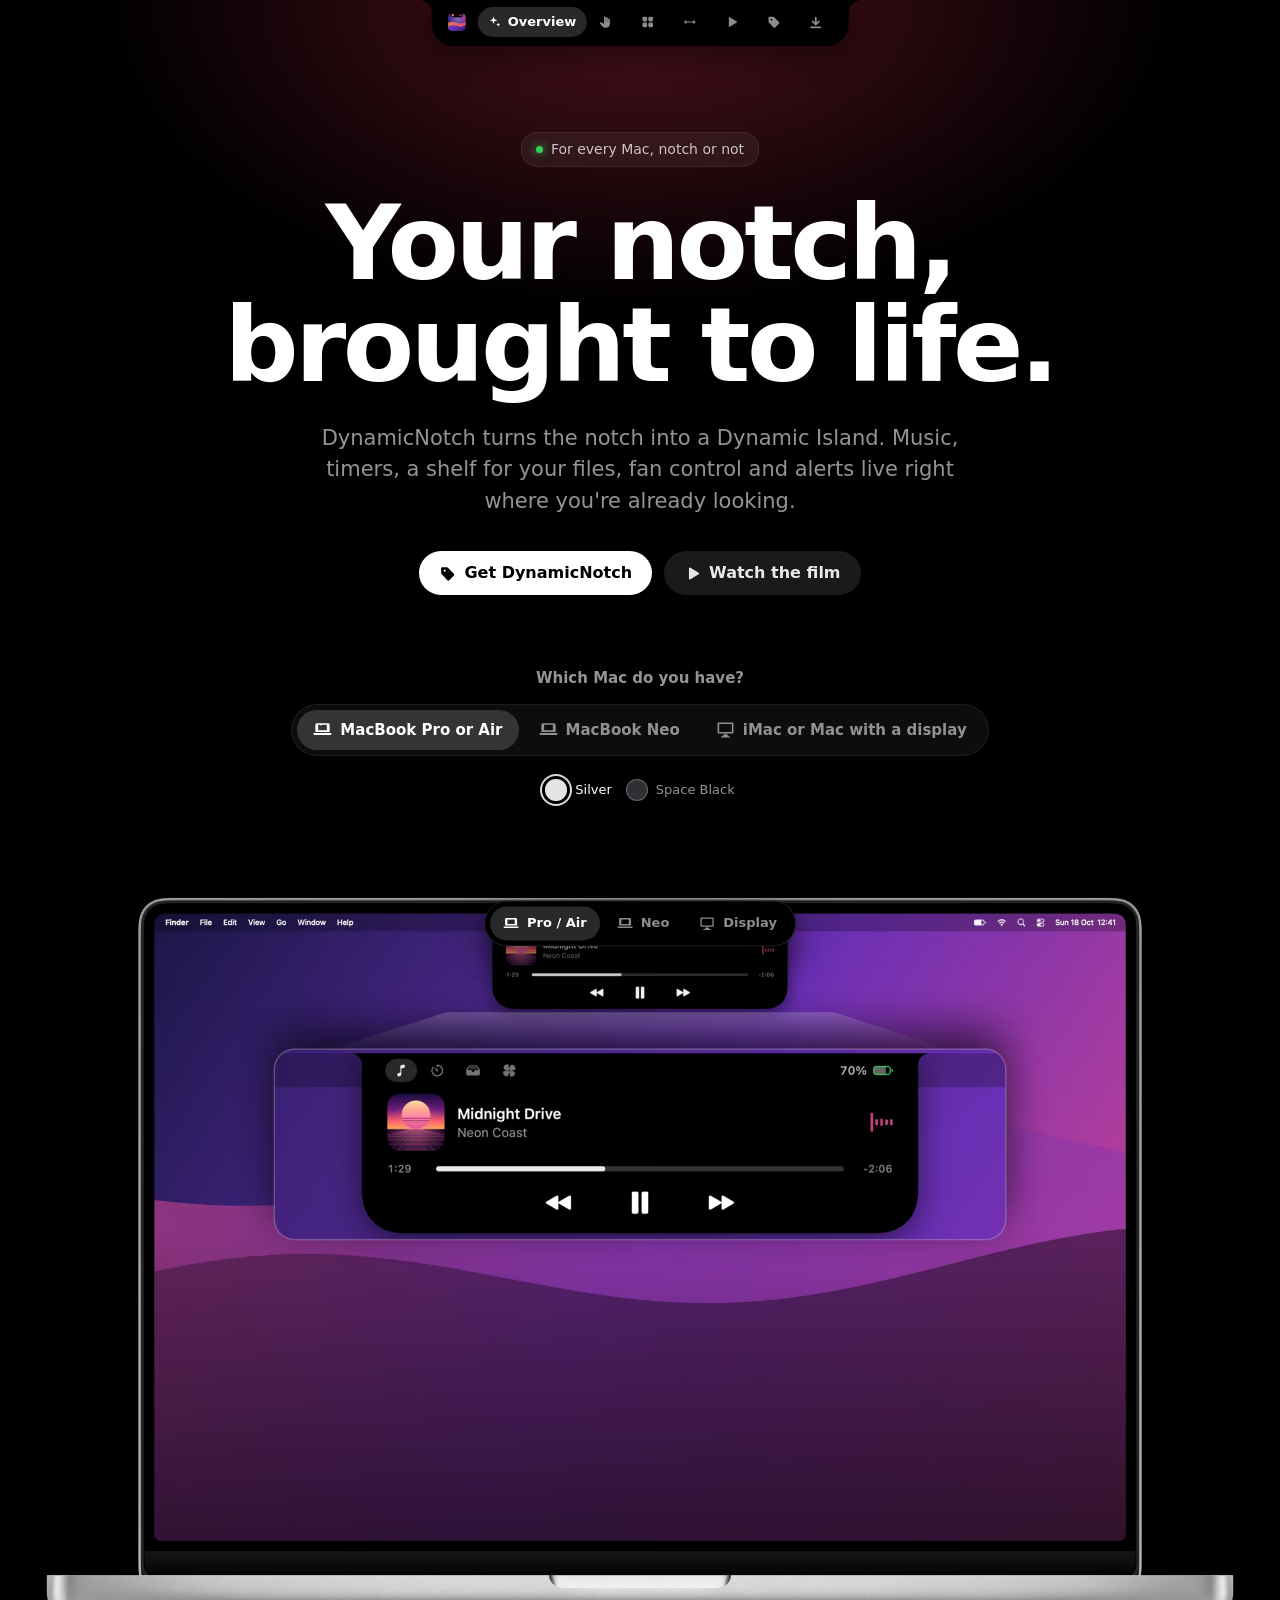
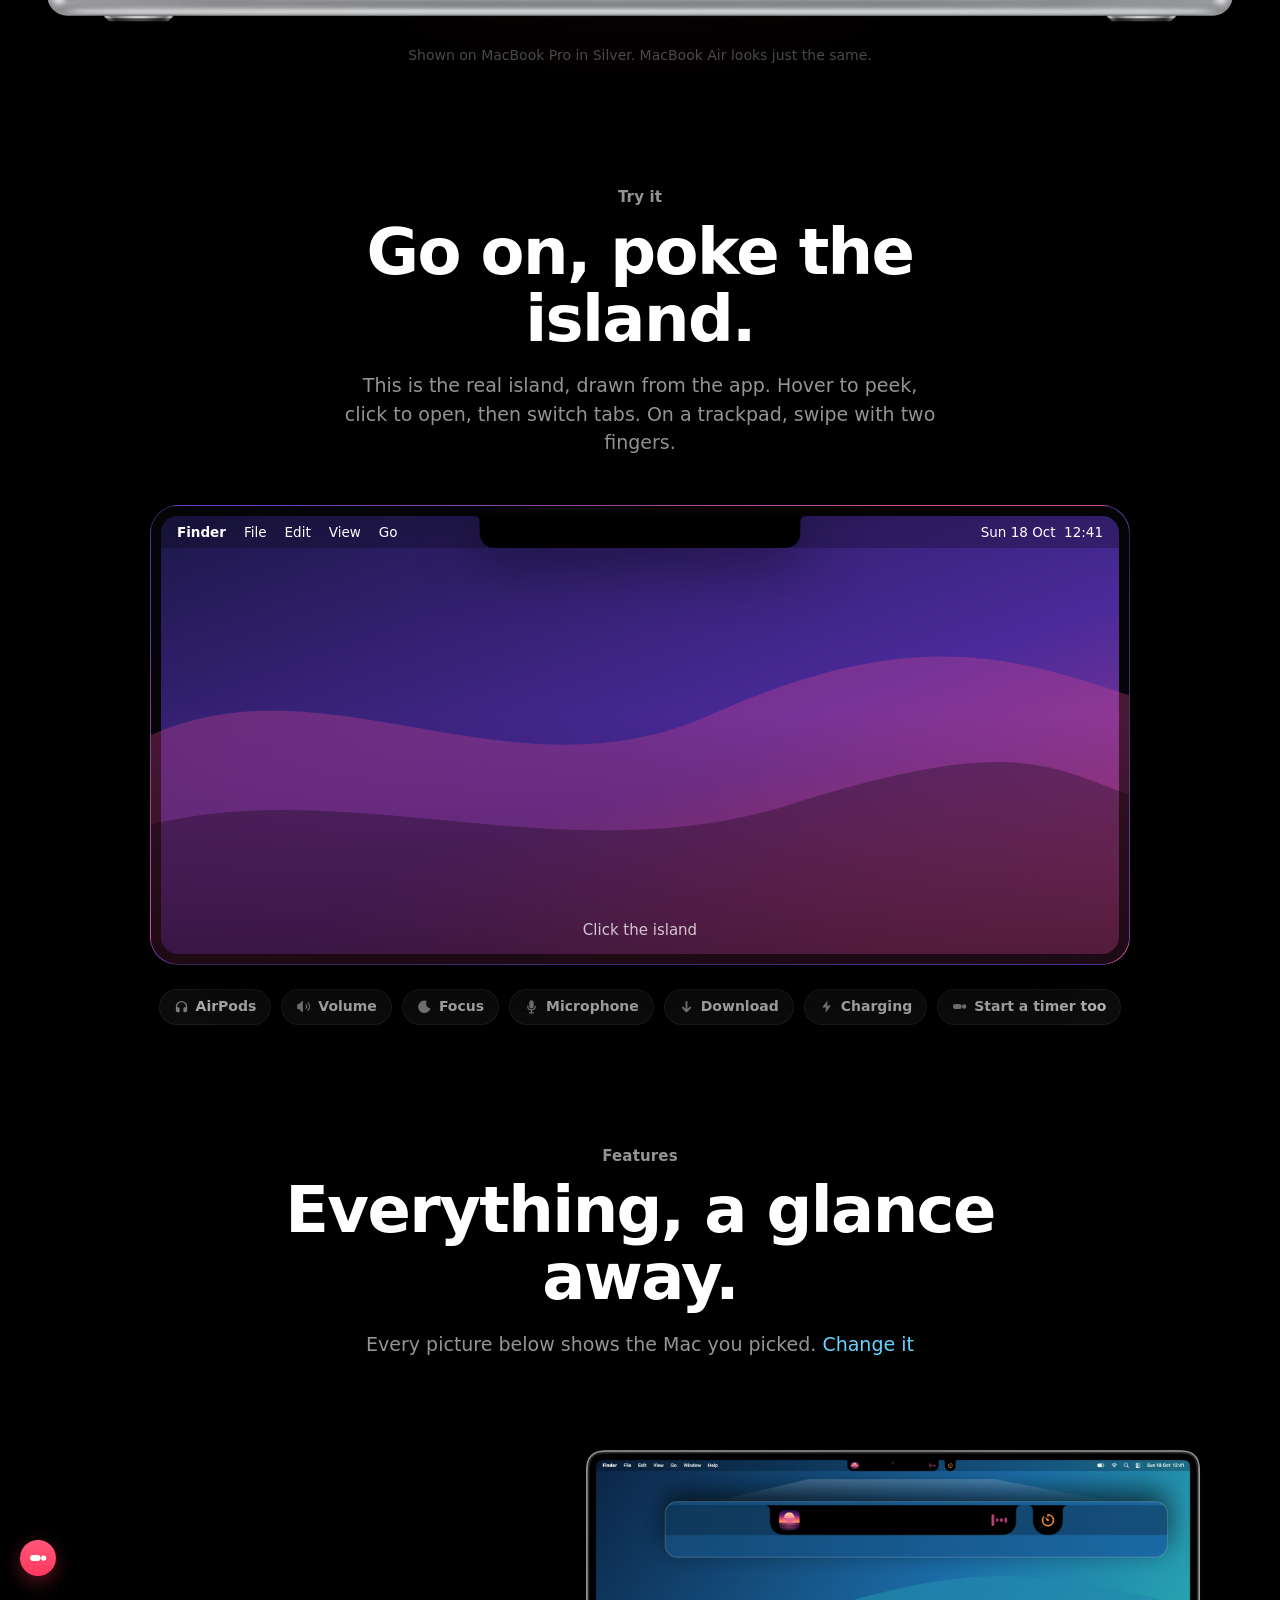
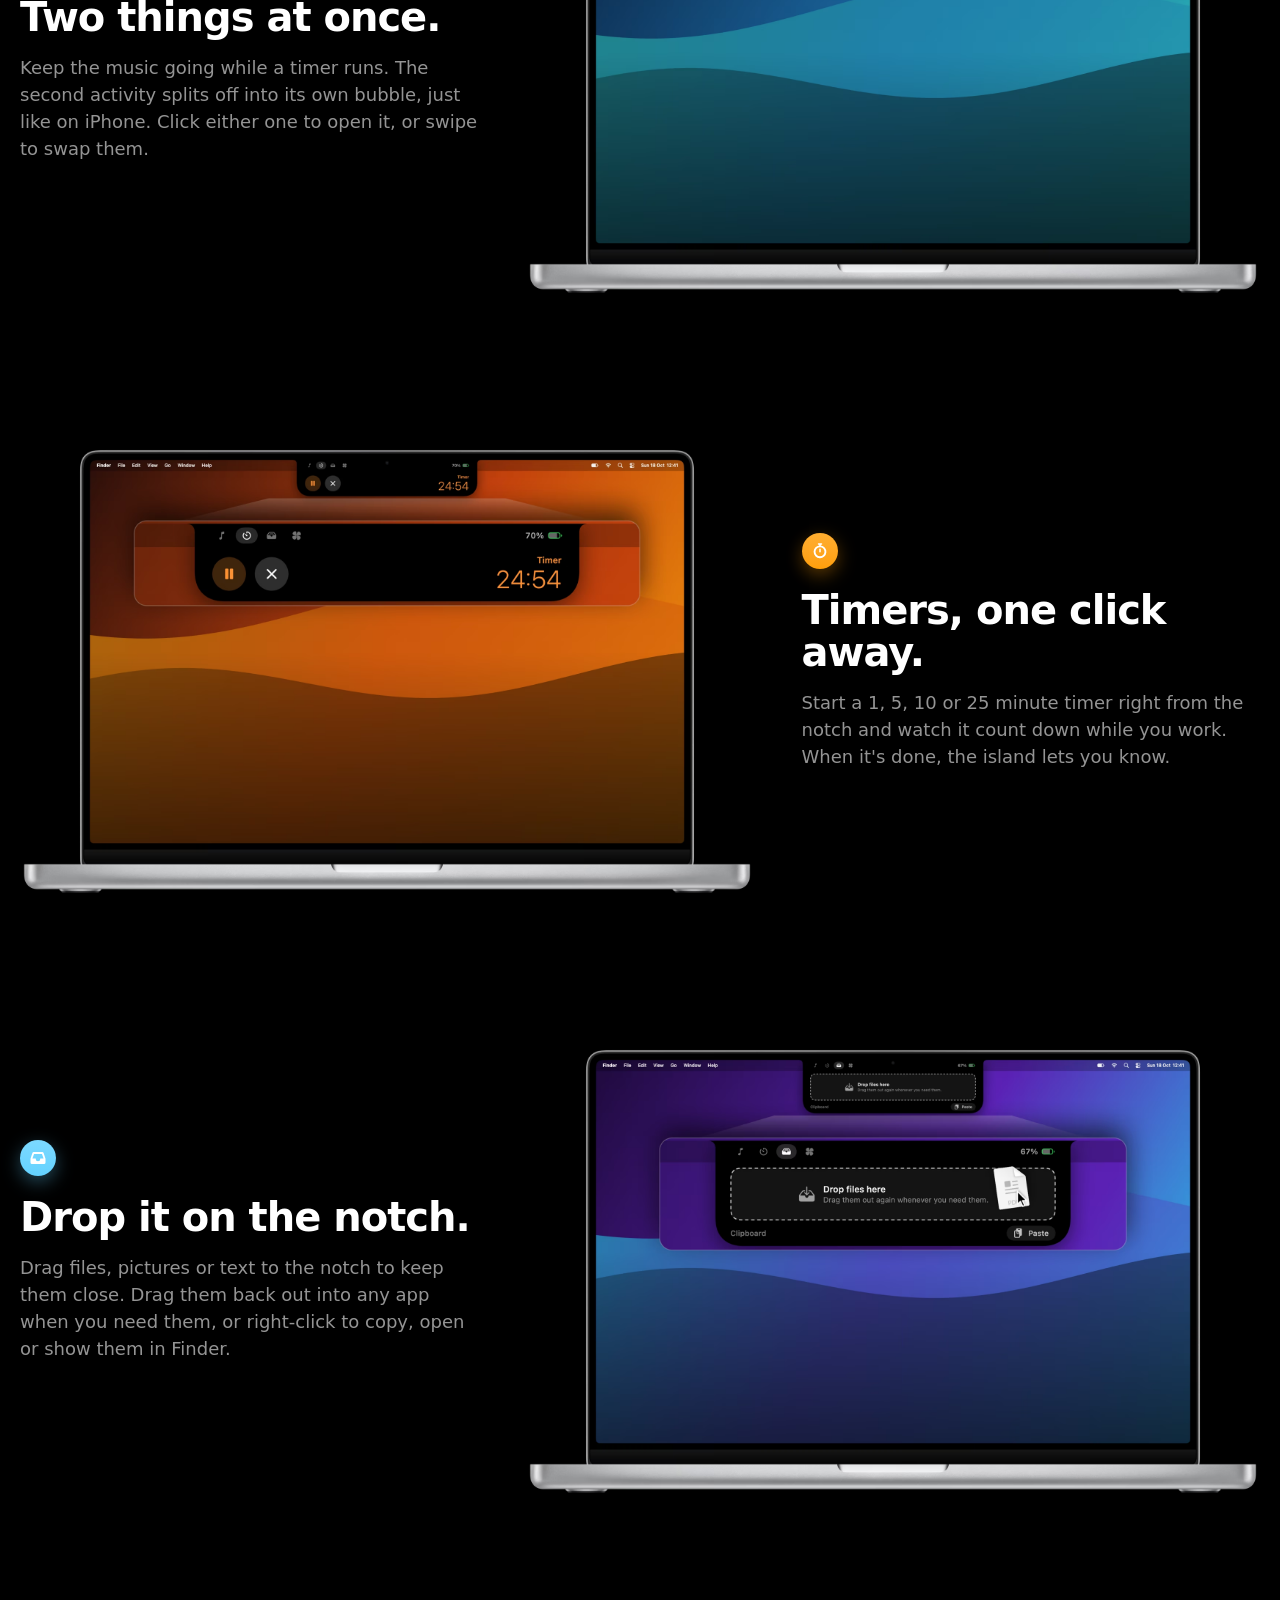
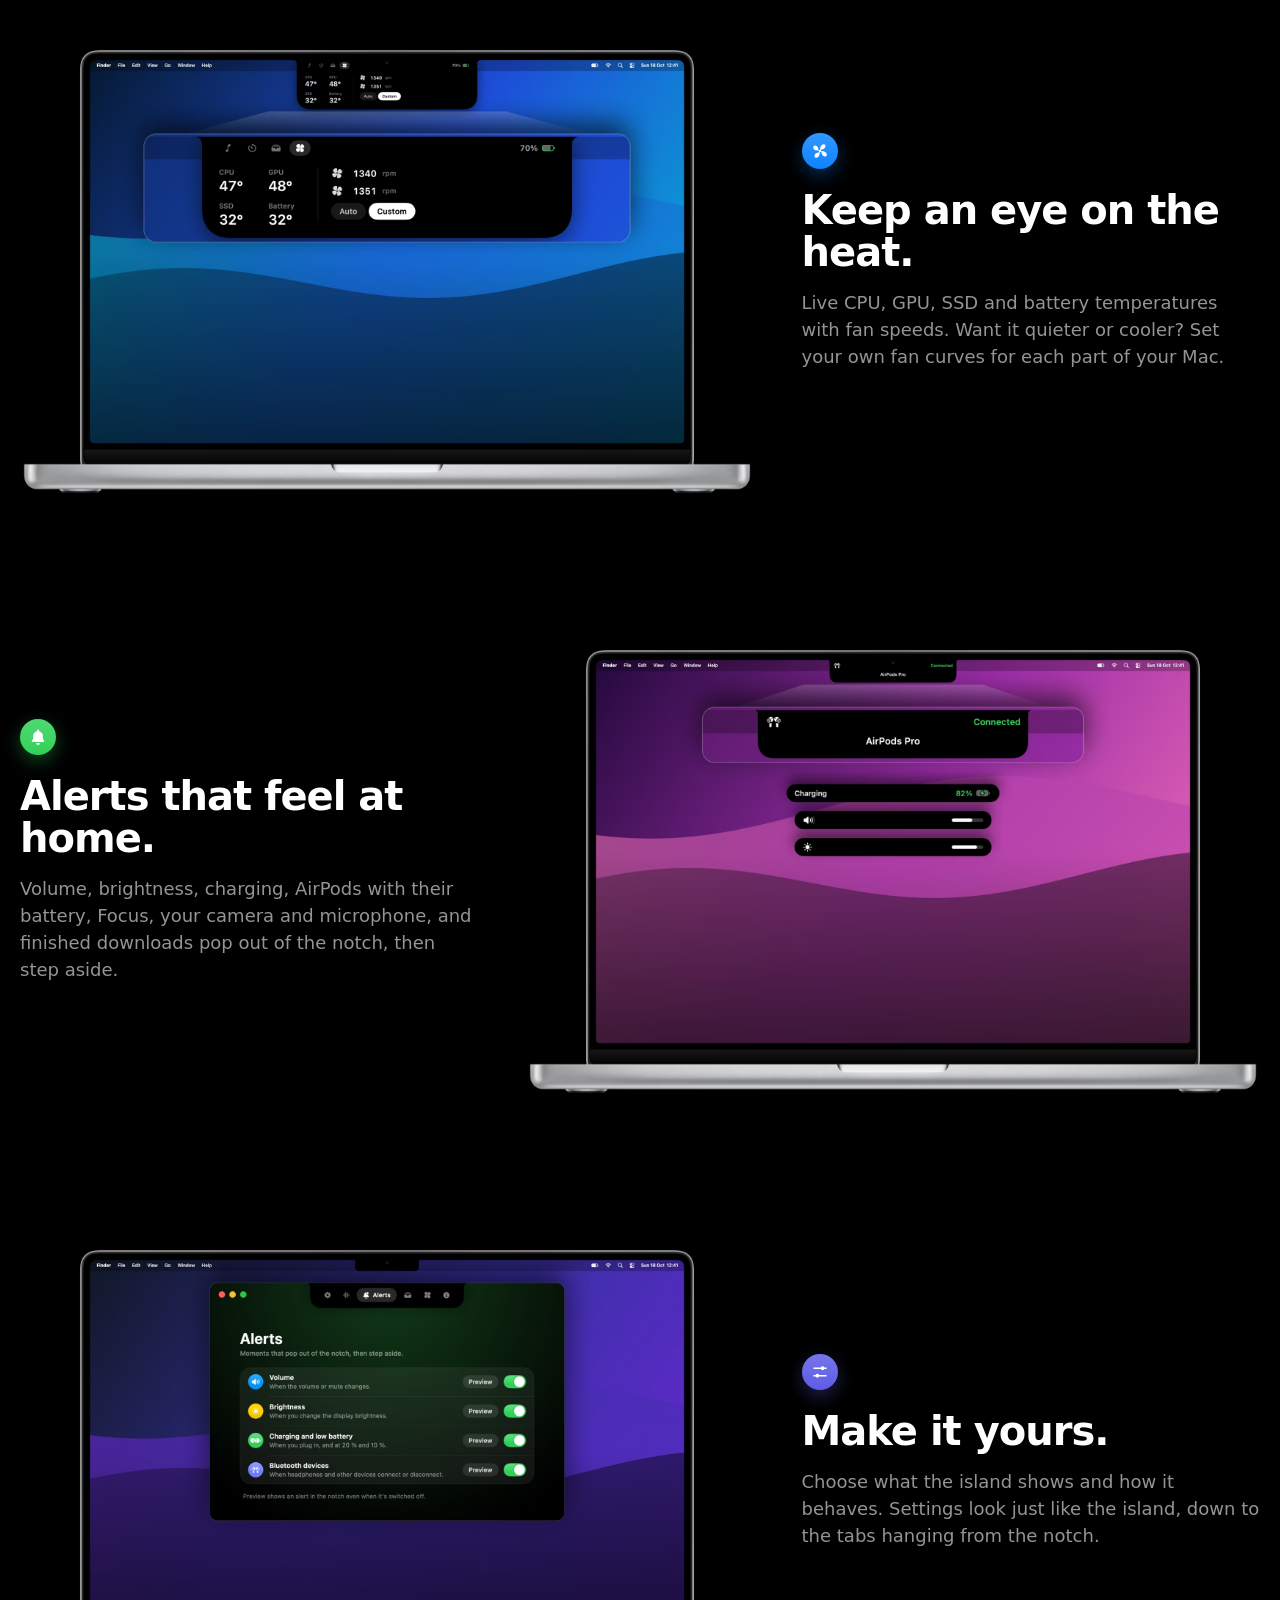
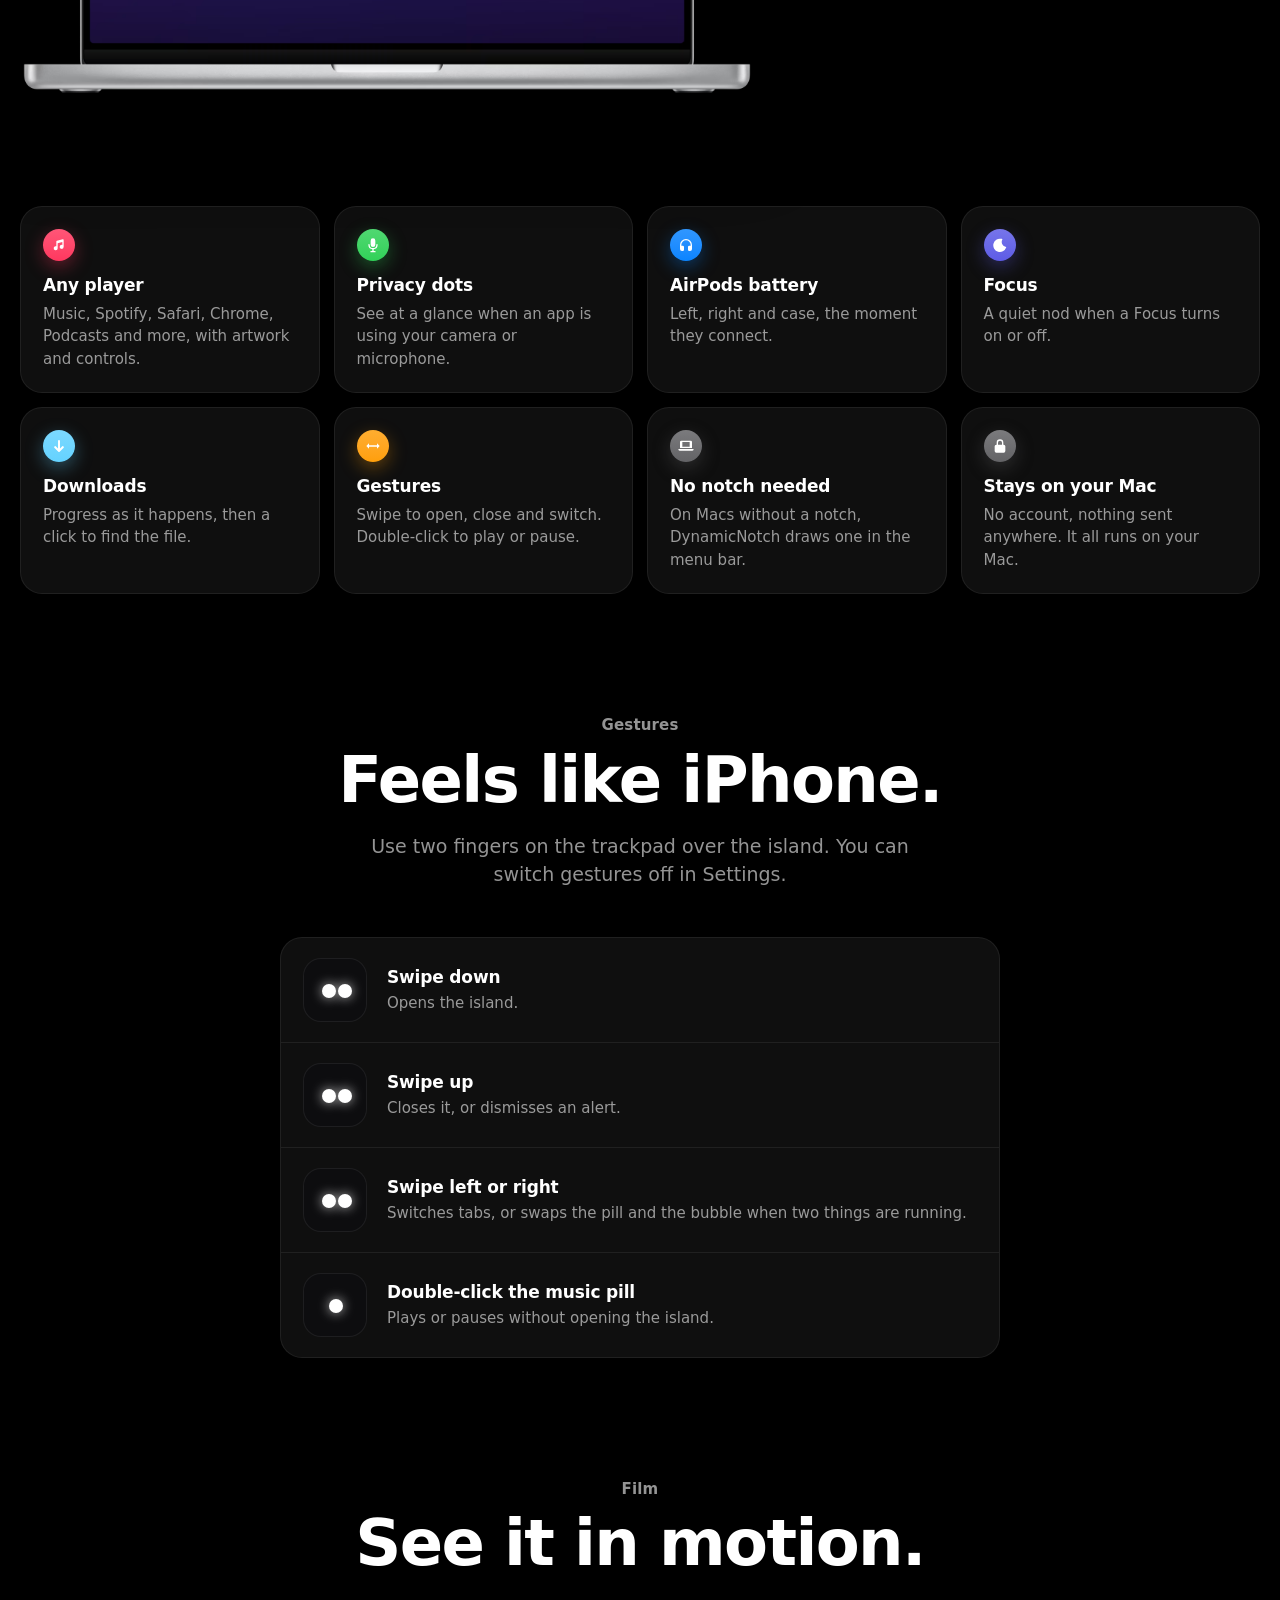
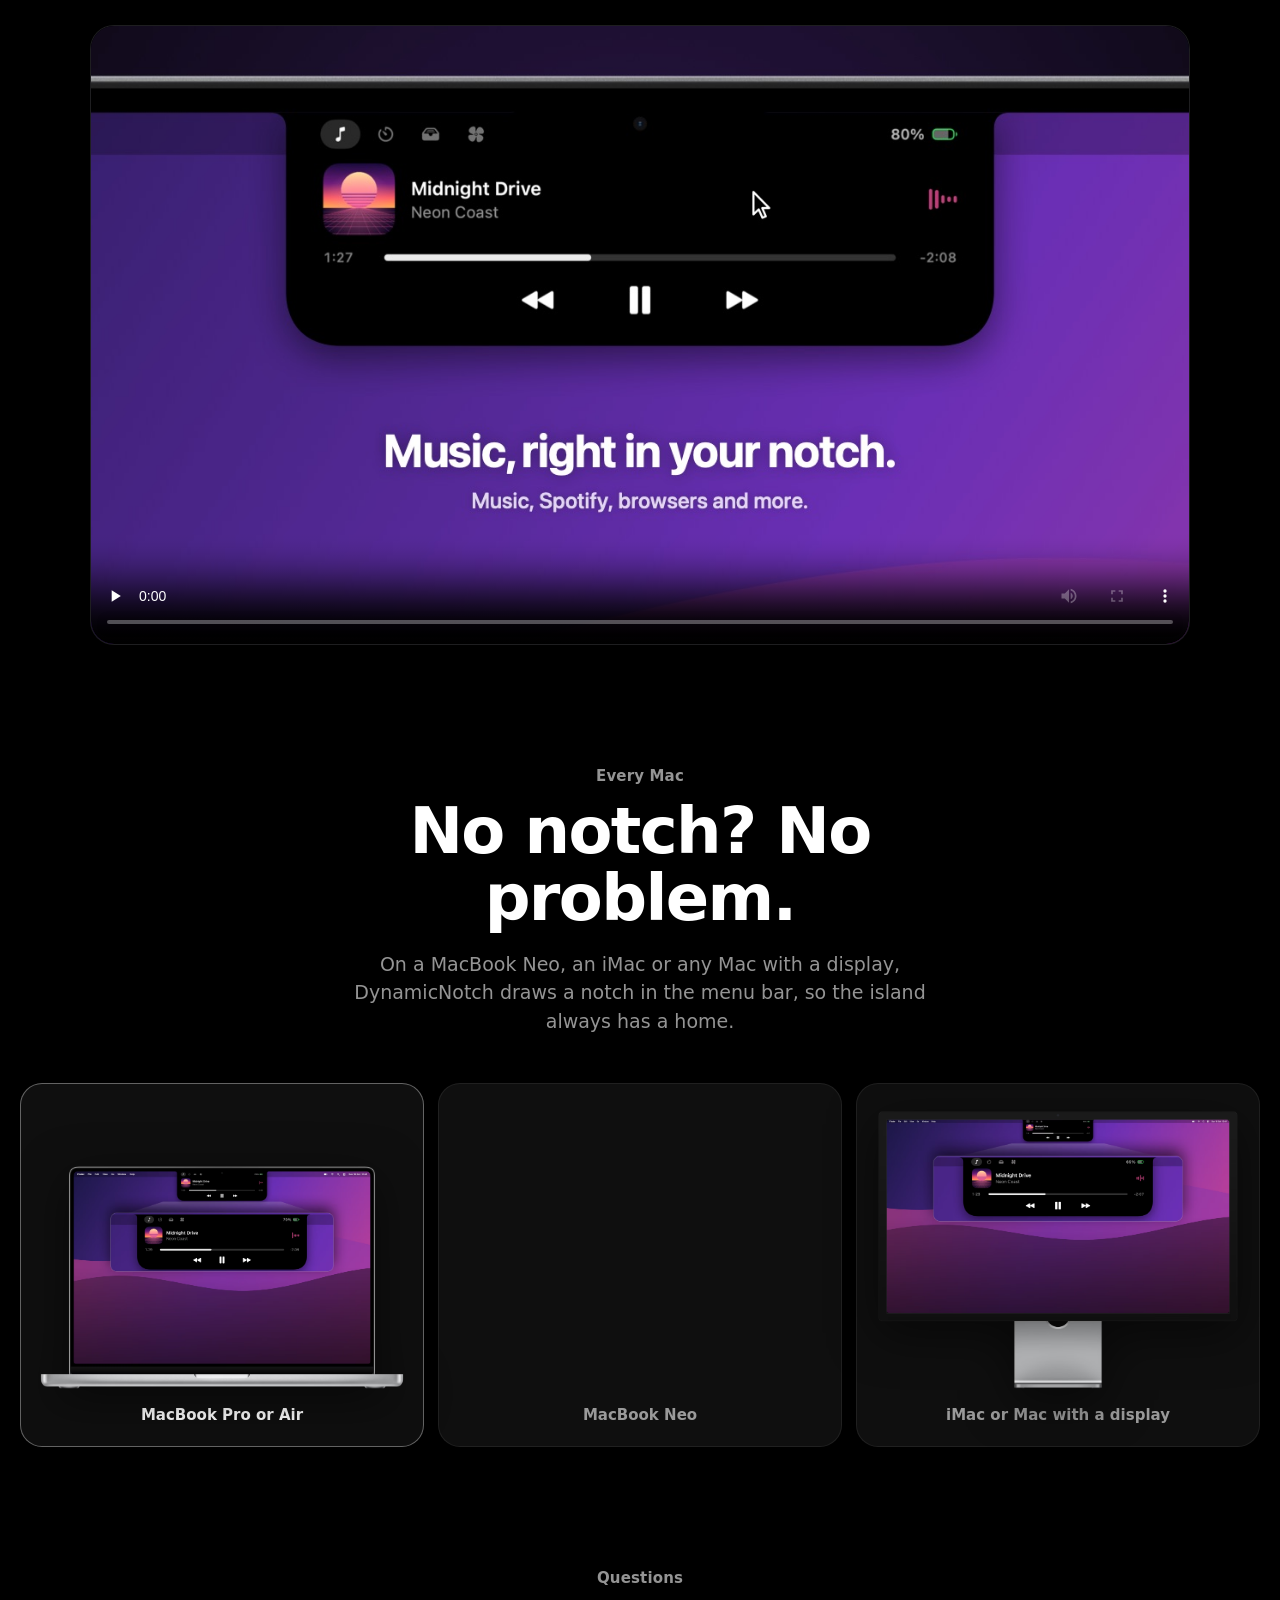
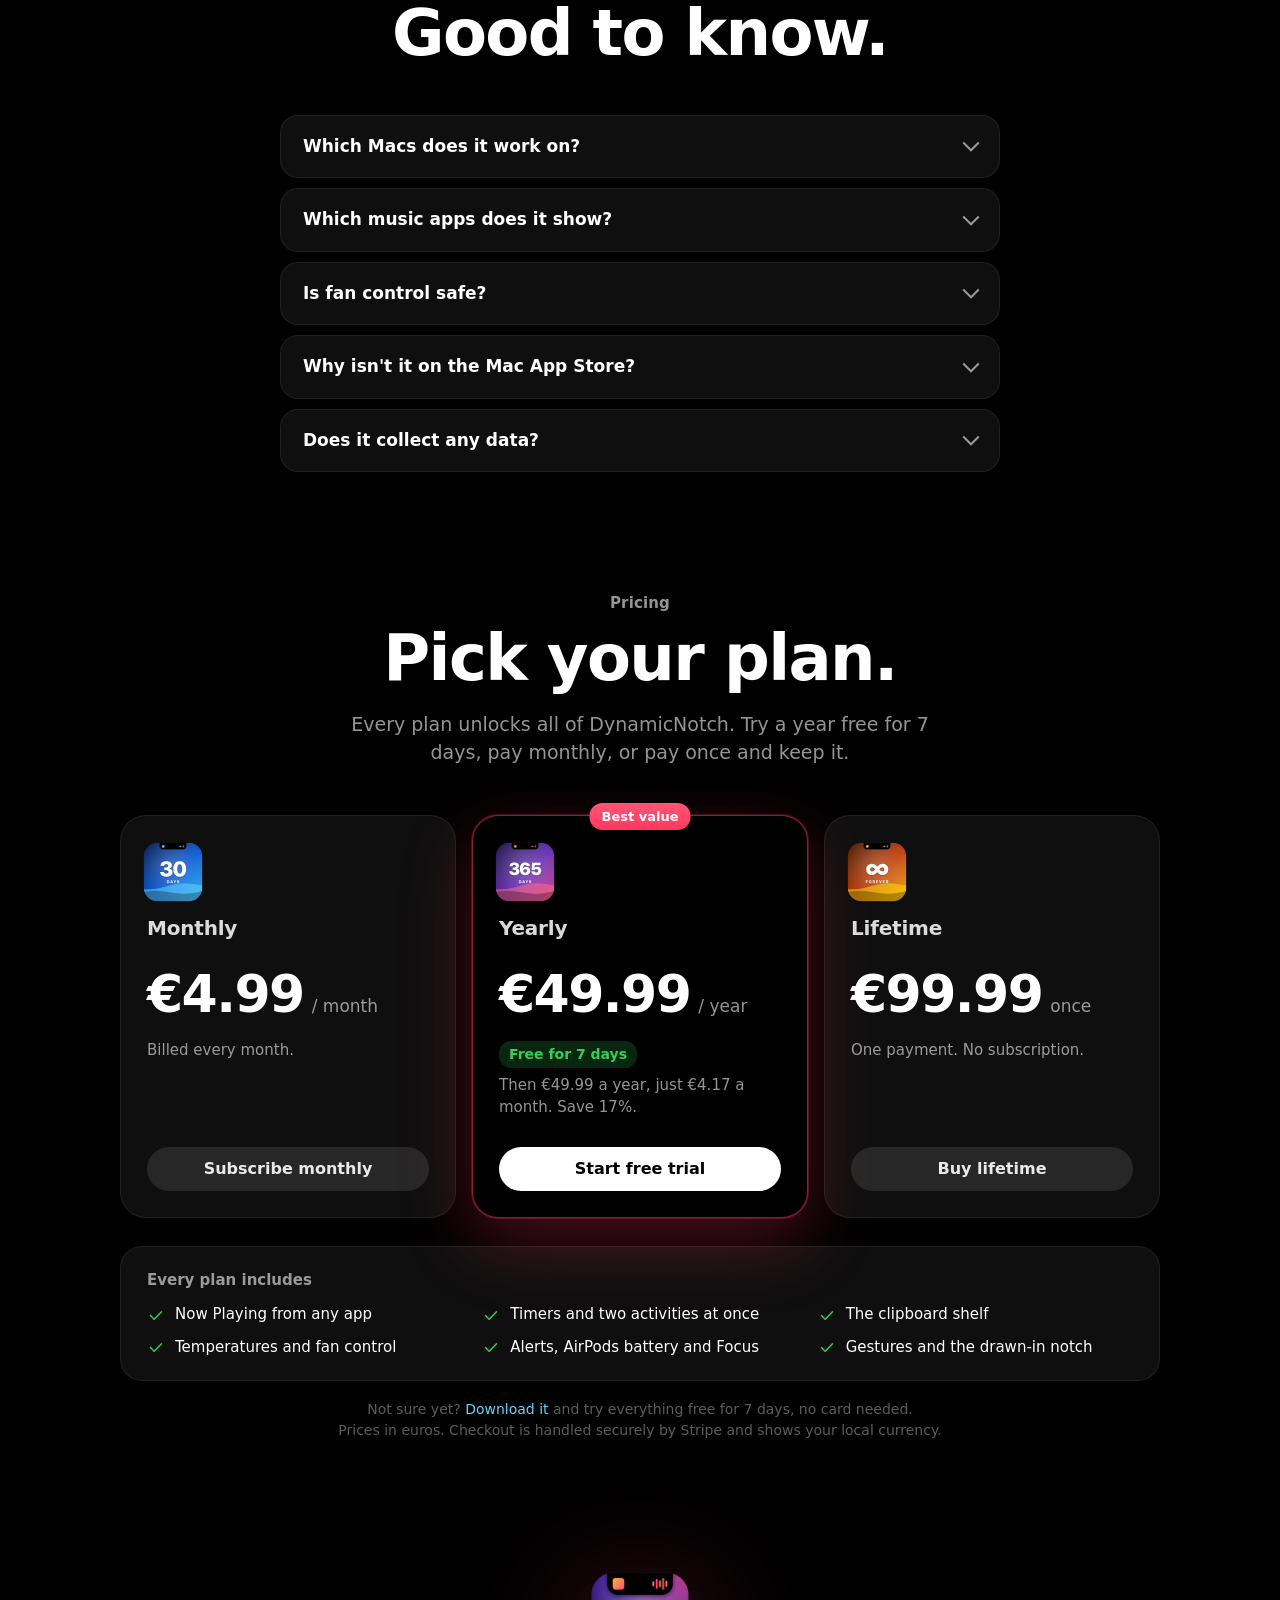
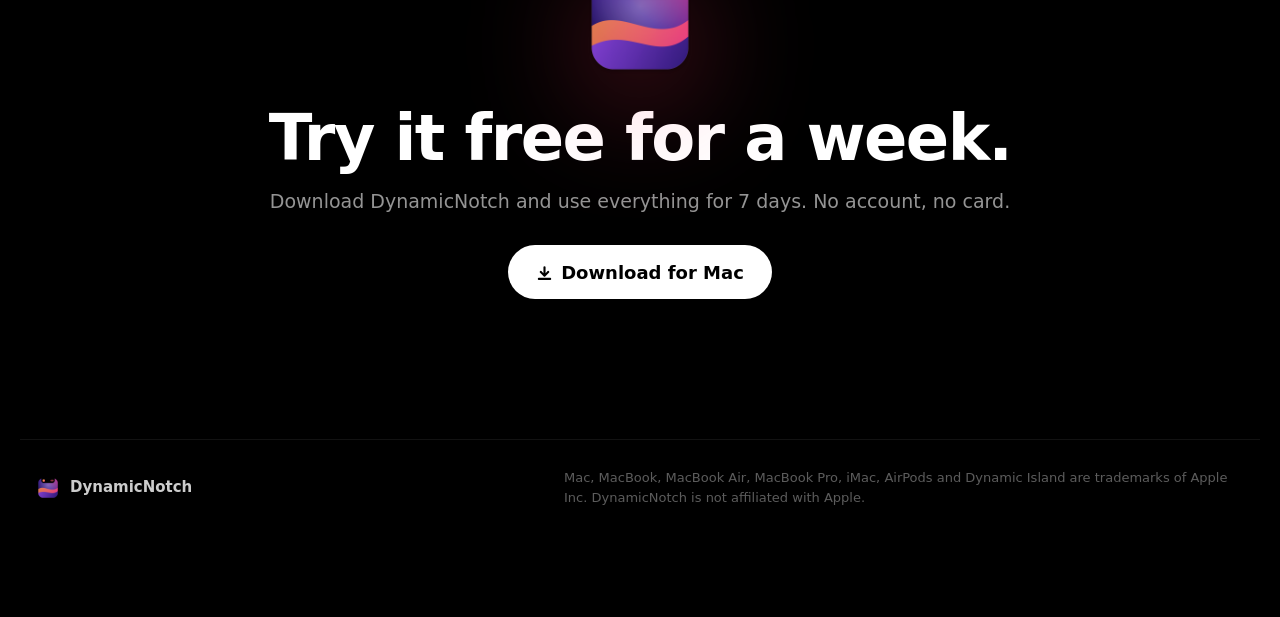
==== commit fad2b733: "Download page with a coming-soon state, and plan icons" ====
--- a/index.html
+++ b/index.html
@@ -8,7 +8,7 @@
   <meta name="theme-color" content="#000000">
   <meta name="claude:viewport-fit-sides" content="cover">
   <!-- Where the Download buttons go. -->
-  <meta name="dynamicnotch:download" content="https://github.com/ClauClau1/Dynamic-Notch/releases/latest">
+  <meta name="dynamicnotch:download" content="download.html">
   <meta property="og:title" content="DynamicNotch: your notch, brought to life">
   <meta property="og:description" content="The Dynamic Island, made for Mac. Music, timers, files, fans and alerts in the notch, and on Macs without one.">
   <meta property="og:image" content="assets/promo-poster.jpg">
@@ -61,6 +61,7 @@
     <a class="notch-tab" href="#gestures" data-nav="gestures"><svg><use href="#i-swipe"/></svg><span>Gestures</span></a>
     <a class="notch-tab" href="#film" data-nav="film"><svg><use href="#i-play"/></svg><span>Film</span></a>
     <a class="notch-tab" href="#pricing" data-nav="pricing"><svg><use href="#i-tag"/></svg><span>Pricing</span></a>
+    <a class="notch-tab" href="download.html"><svg><use href="#i-download"/></svg><span>Download</span></a>
   </nav>
 
   <main>
@@ -260,6 +261,7 @@
       </header>
       <div class="plans">
         <article class="plan">
+          <img class="plan-icon" src="assets/plans/monthly.png" alt="" width="64" height="64" loading="lazy">
           <h3>Monthly</h3>
           <p class="price"><span class="amount">€4.99</span><span class="per">/ month</span></p>
           <p class="billing">Billed every month.</p>
@@ -267,6 +269,7 @@
         </article>
         <article class="plan featured">
           <p class="plan-badge">Best value</p>
+          <img class="plan-icon" src="assets/plans/yearly.png" alt="" width="64" height="64" loading="lazy">
           <h3>Yearly</h3>
           <p class="price"><span class="amount">€49.99</span><span class="per">/ year</span></p>
           <p class="trial">Free for 7 days</p>
@@ -274,6 +277,7 @@
           <a class="button primary" href="https://buy.stripe.com/28EaEYacM8rwdDm5XX1kA02" rel="noopener">Start free trial</a>
         </article>
         <article class="plan">
+          <img class="plan-icon" src="assets/plans/lifetime.png" alt="" width="64" height="64" loading="lazy">
           <h3>Lifetime</h3>
           <p class="price"><span class="amount">€99.99</span><span class="per">once</span></p>
           <p class="billing">One payment. No subscription.</p>
@@ -291,14 +295,15 @@
           <li><svg><use href="#i-check"/></svg>Gestures and the drawn-in notch</li>
         </ul>
       </div>
-      <p class="pricing-note">Prices in euros. Checkout is handled securely by Stripe and shows your local currency.</p>
-    </section>
-
-    <!-- Download, for people who already have a plan -->
+      <p class="pricing-note">Not sure yet? <a class="link" href="download.html">Download it</a> and try everything free for 7 days, no card needed.<br>
+        Prices in euros. Checkout is handled securely by Stripe and shows your local currency.</p>
+    </section>
+
+    <!-- Download: the free week, or the app for people who already have a plan -->
     <section class="download" id="download" data-accent="pink">
       <img class="download-icon" src="assets/icon.png" alt="" width="120" height="120" loading="lazy">
-      <h2>Already have a plan?</h2>
-      <p>Download DynamicNotch for macOS 14 Sonoma or later.</p>
+      <h2>Try it free for a week.</h2>
+      <p>Download DynamicNotch and use everything for 7 days. No account, no card.</p>
       <a class="button primary large" data-download href="#"><svg><use href="#i-download"/></svg>Download for Mac</a>
     </section>
   </main>
--- a/styles.css
+++ b/styles.css
@@ -34,6 +34,8 @@
 }
 
 * { box-sizing: border-box; }
+/* `hidden` wins over the display set by any class. */
+[hidden] { display: none !important; }
 html { scroll-behavior: smooth; scroll-padding-top: 72px; -webkit-text-size-adjust: 100%; }
 @media (prefers-reduced-motion: reduce) { html { scroll-behavior: auto; } }
 
@@ -538,6 +540,7 @@
   background: var(--card);
   border: 1px solid var(--card-border);
 }
+.plan-icon { width: 64px; height: 64px; margin: -6px 0 8px -6px; }
 .plan h3 { font-size: 20px; font-weight: 600; letter-spacing: -0.01em; color: rgba(255, 255, 255, 0.85); }
 .price { display: flex; align-items: baseline; gap: 8px; margin: 10px 0 0; }
 .price .amount { font-size: clamp(40px, 5vw, 52px); font-weight: 700; letter-spacing: -0.03em; font-variant-numeric: tabular-nums; }
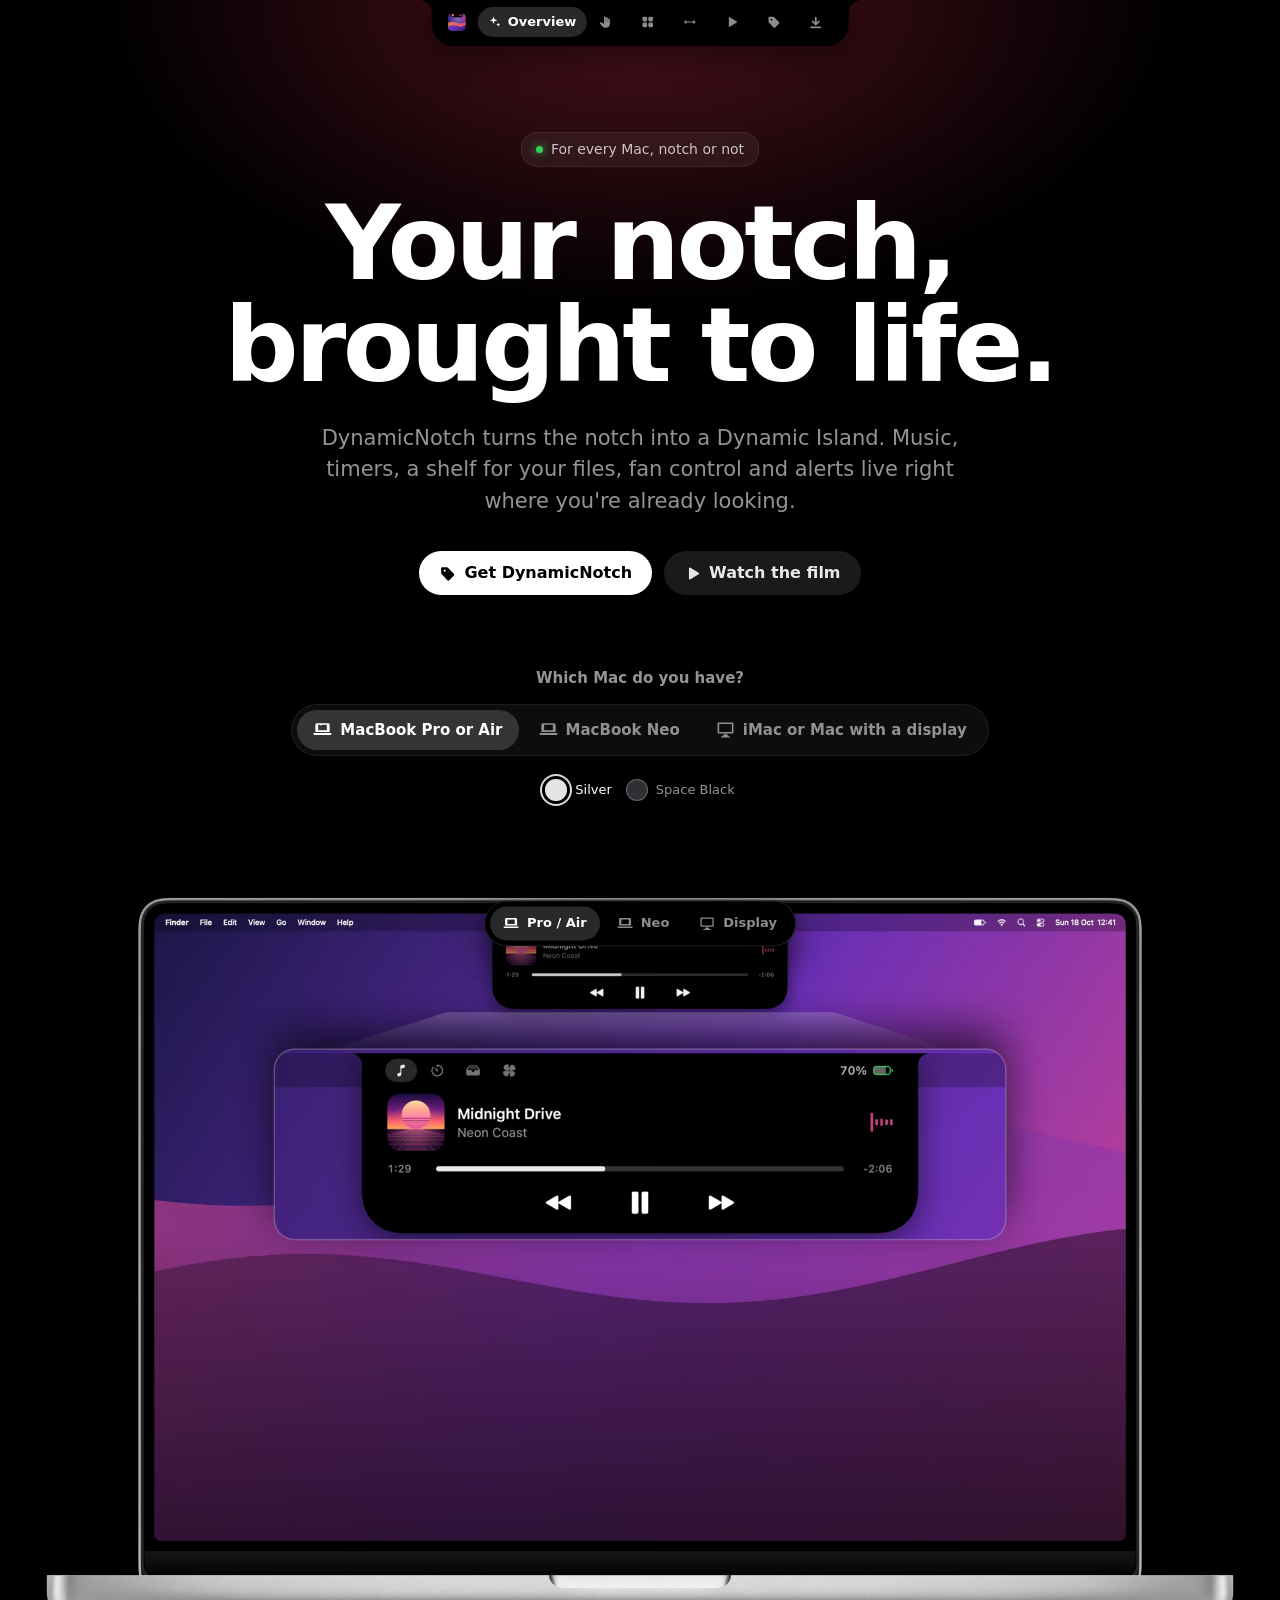
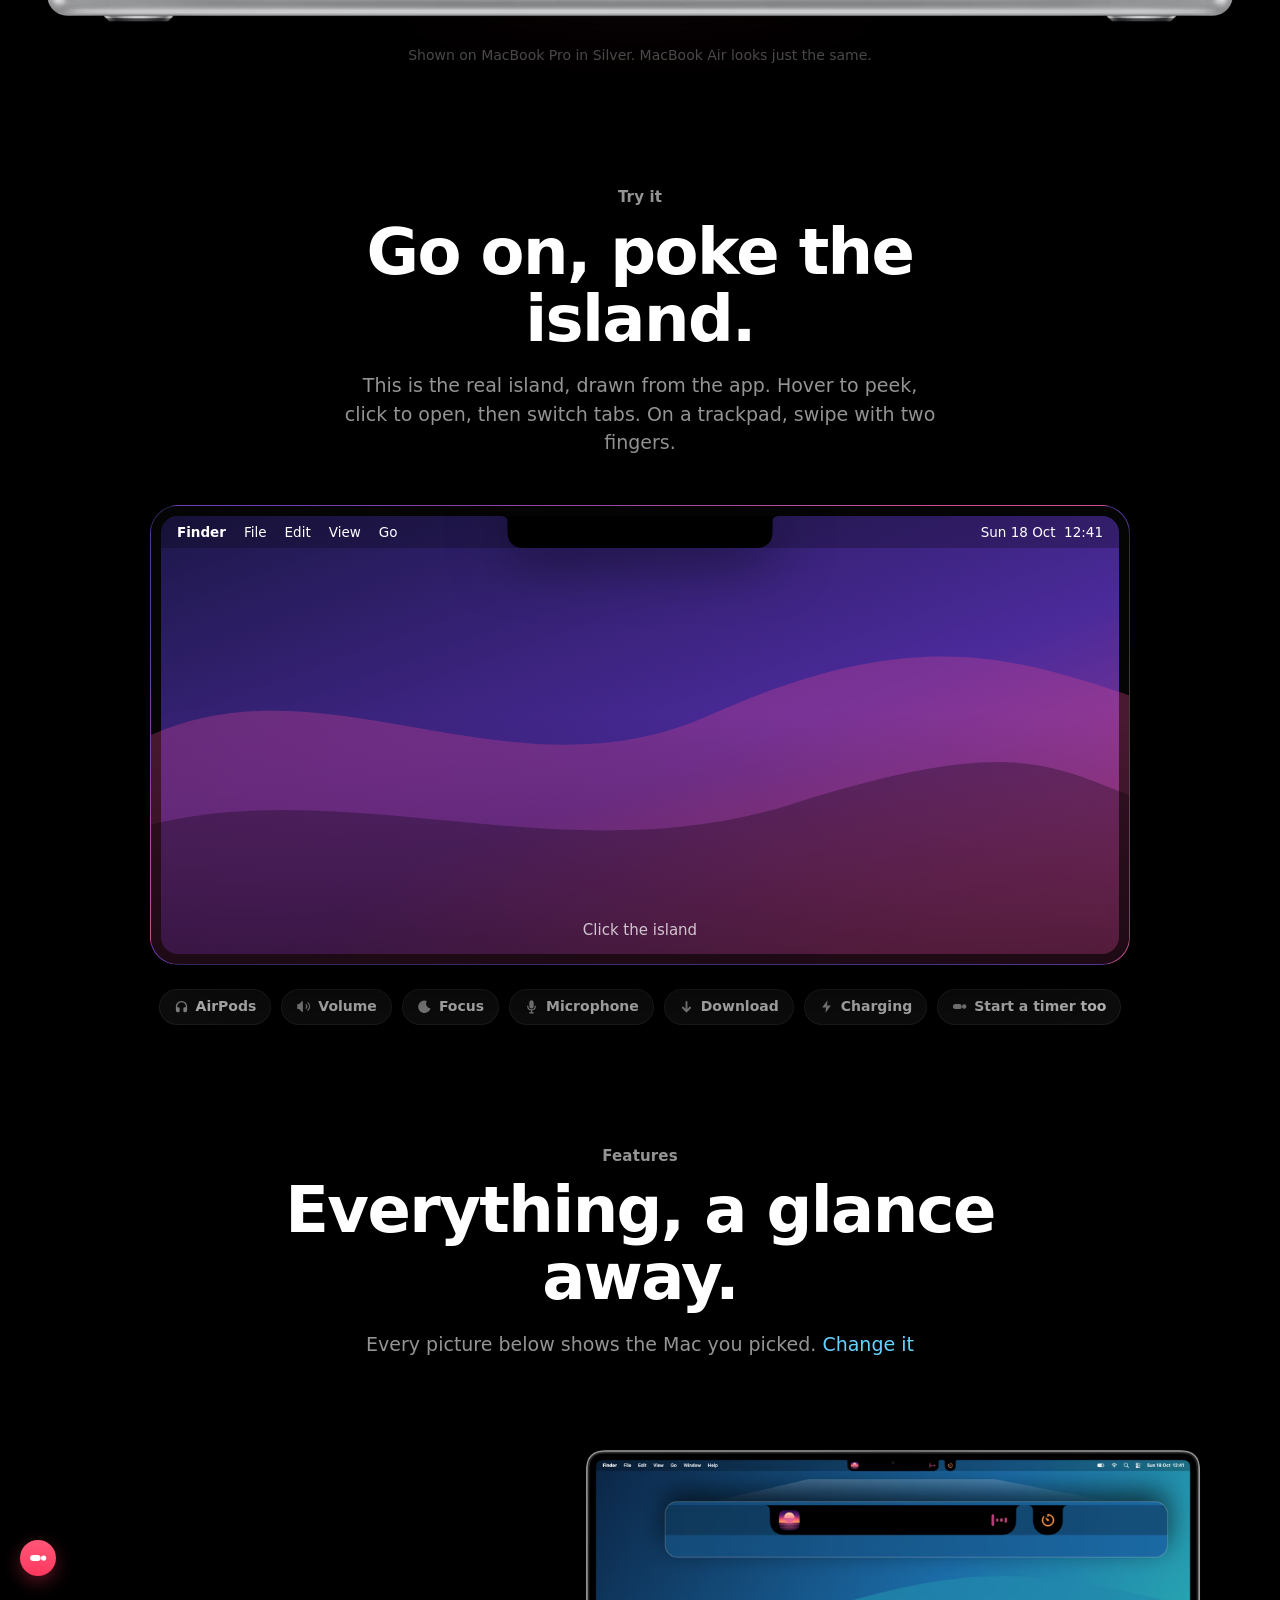
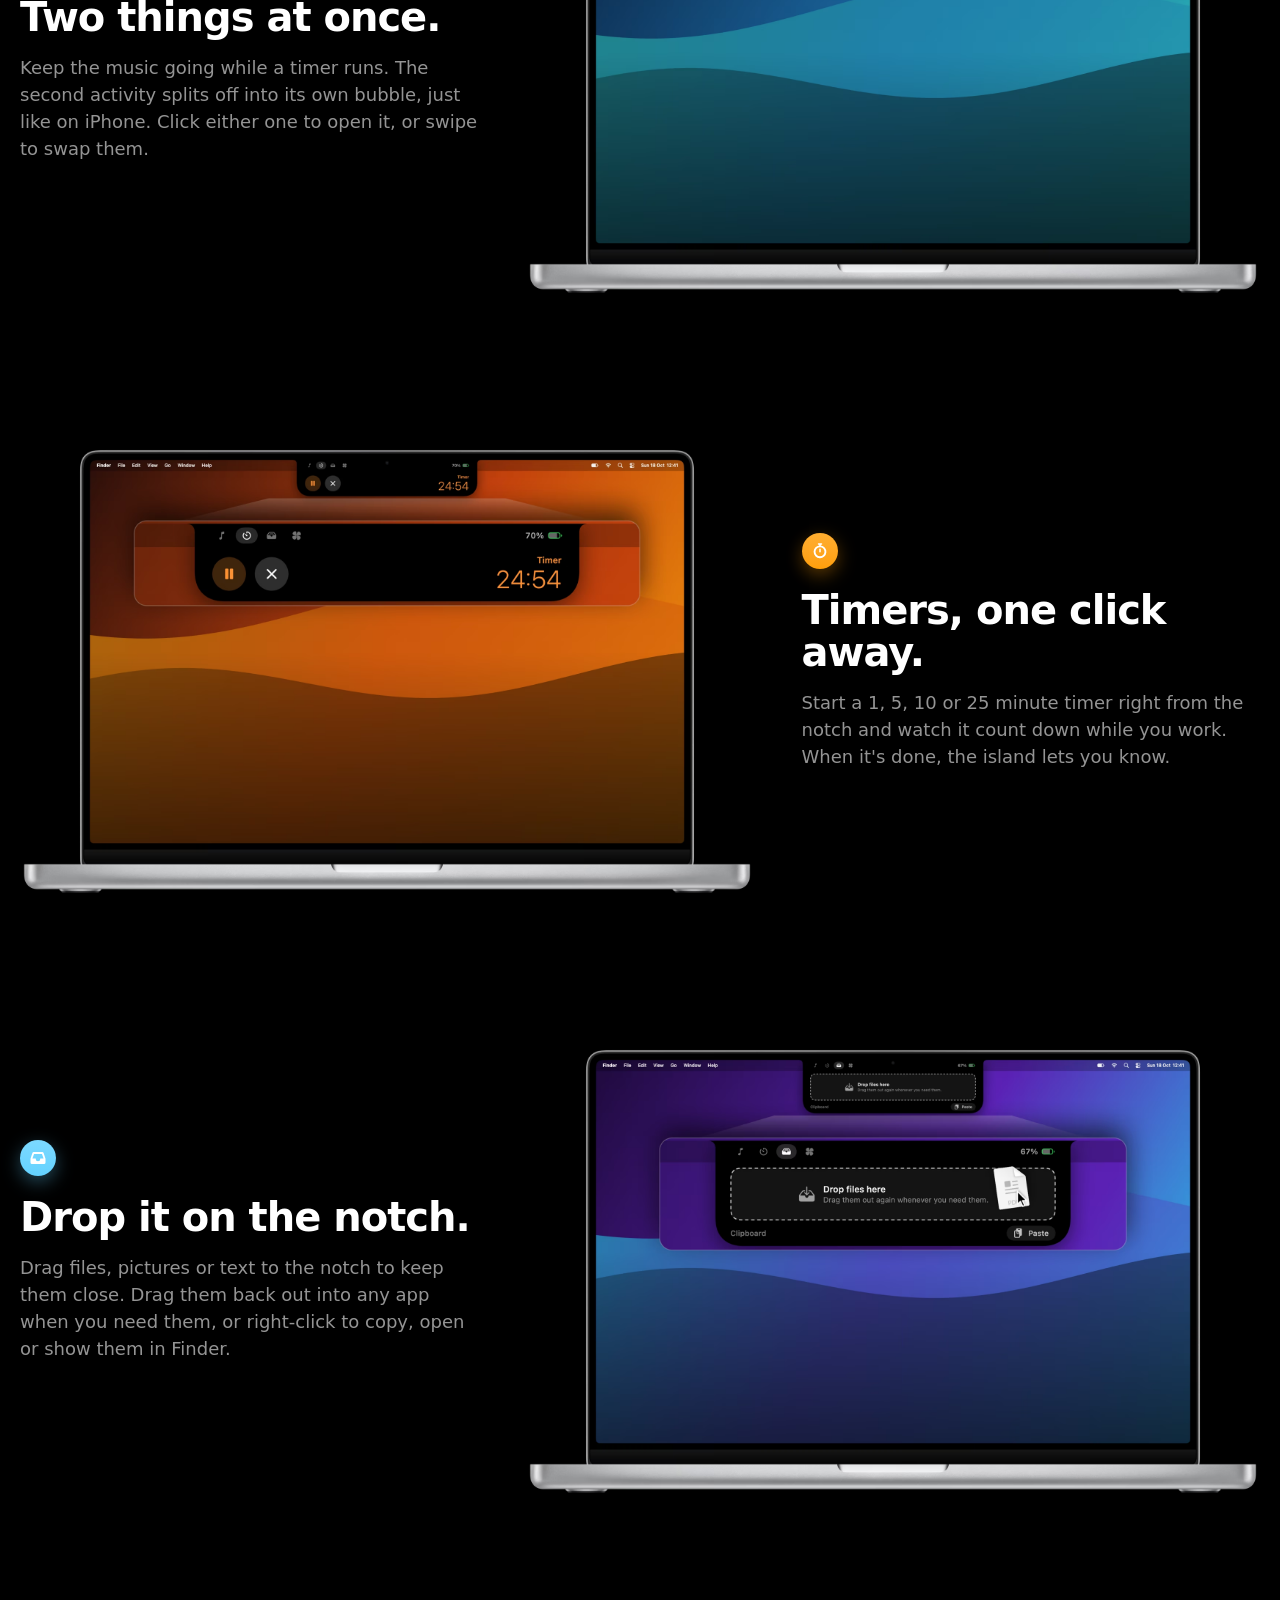
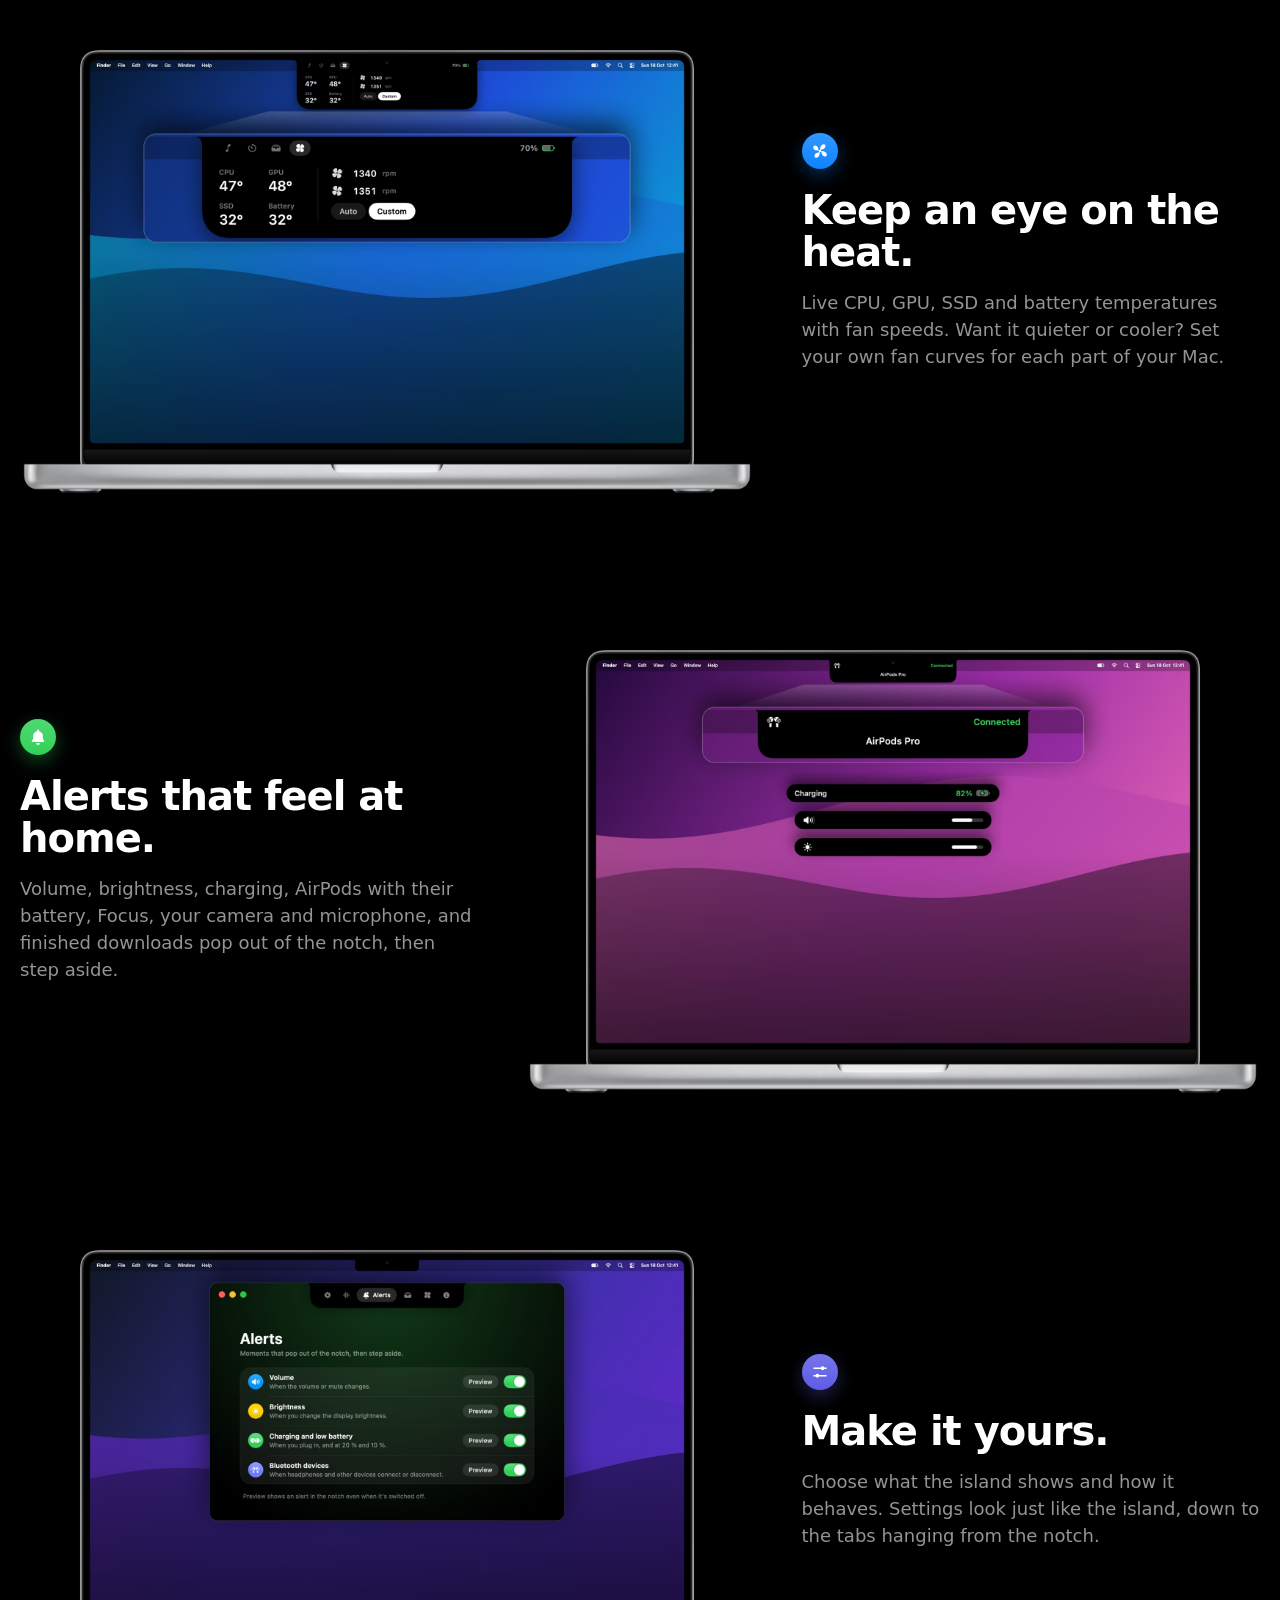
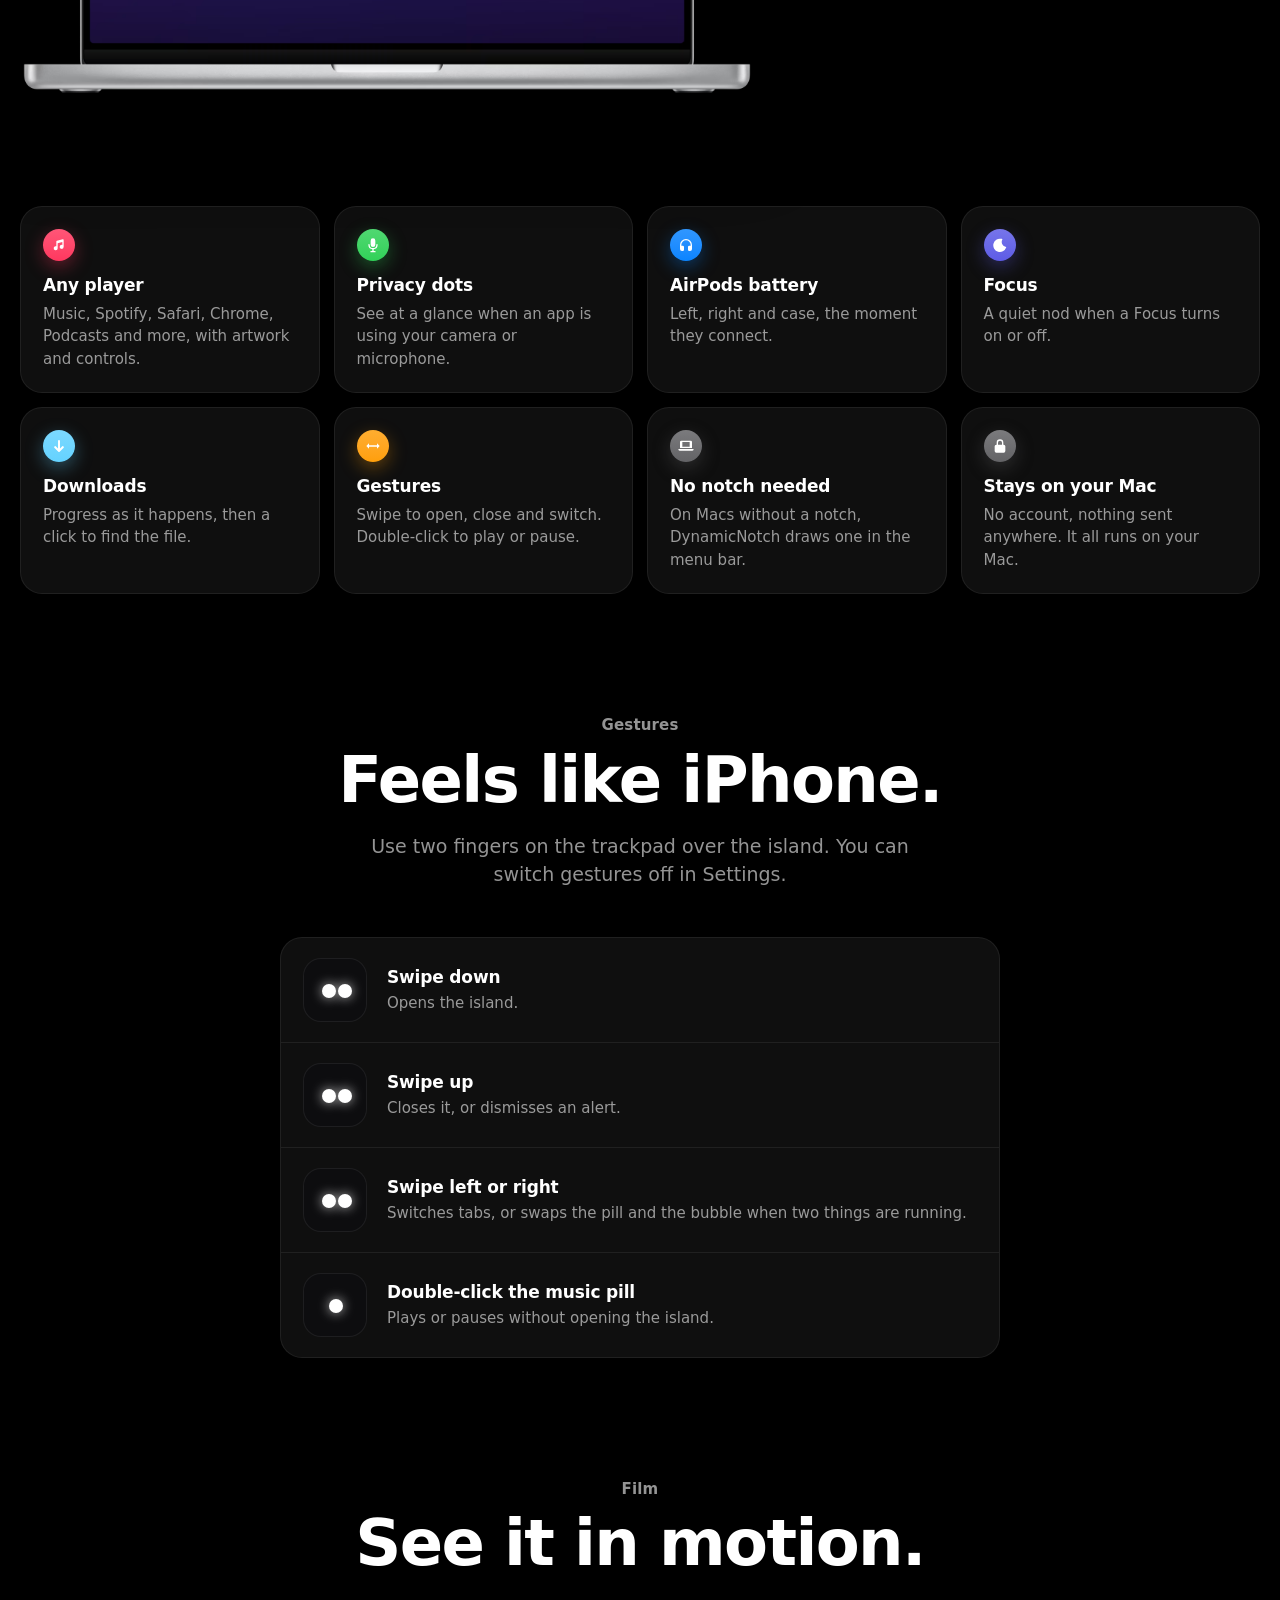
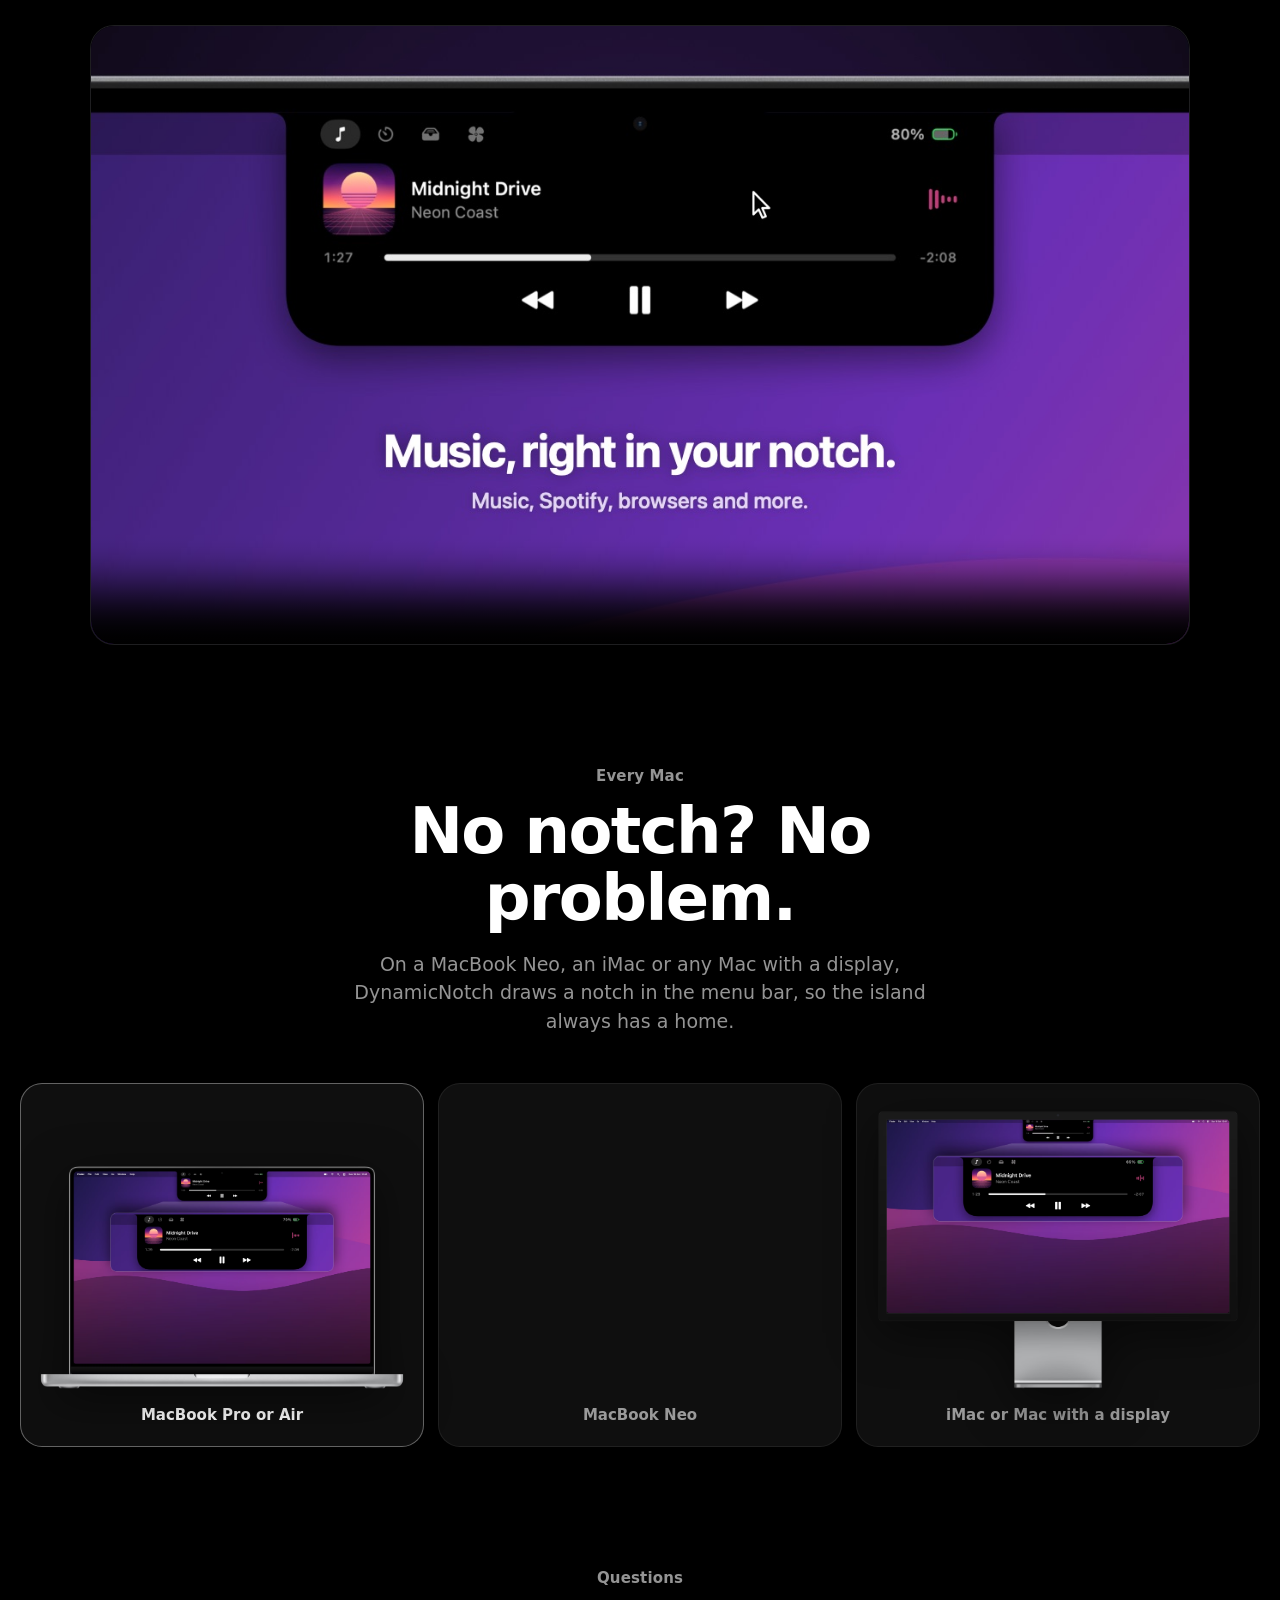
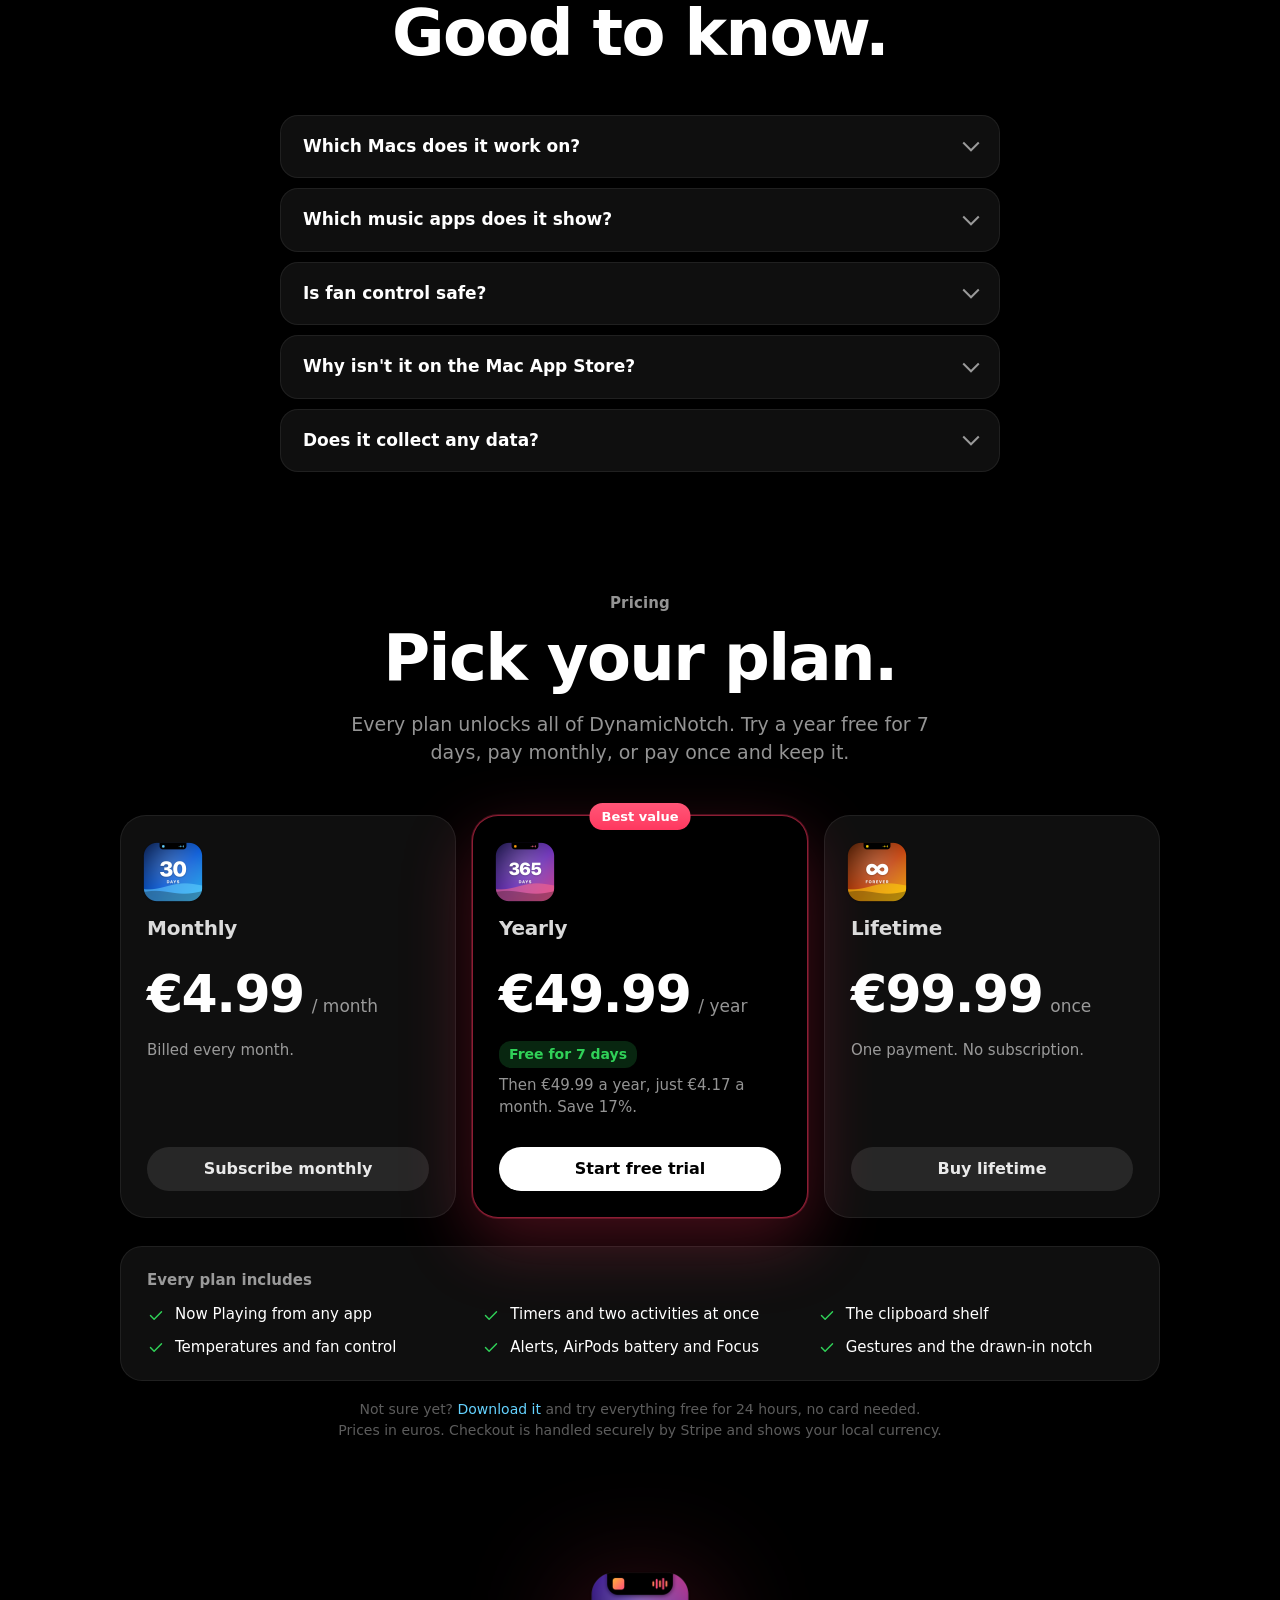
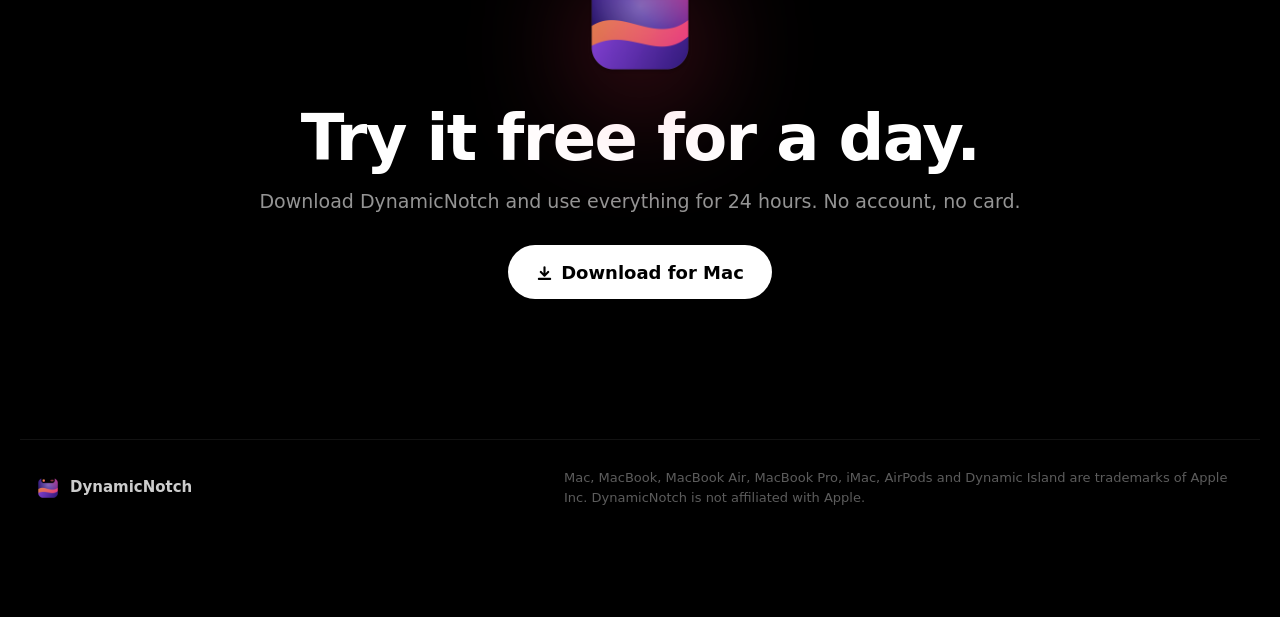
==== commit c1c700bd: "Free for 24 hours" ====
--- a/index.html
+++ b/index.html
@@ -295,15 +295,15 @@
           <li><svg><use href="#i-check"/></svg>Gestures and the drawn-in notch</li>
         </ul>
       </div>
-      <p class="pricing-note">Not sure yet? <a class="link" href="download.html">Download it</a> and try everything free for 7 days, no card needed.<br>
+      <p class="pricing-note">Not sure yet? <a class="link" href="download.html">Download it</a> and try everything free for 24 hours, no card needed.<br>
         Prices in euros. Checkout is handled securely by Stripe and shows your local currency.</p>
     </section>
 
-    <!-- Download: the free week, or the app for people who already have a plan -->
+    <!-- Download: the free day, or the app for people who already have a plan -->
     <section class="download" id="download" data-accent="pink">
       <img class="download-icon" src="assets/icon.png" alt="" width="120" height="120" loading="lazy">
-      <h2>Try it free for a week.</h2>
-      <p>Download DynamicNotch and use everything for 7 days. No account, no card.</p>
+      <h2>Try it free for a day.</h2>
+      <p>Download DynamicNotch and use everything for 24 hours. No account, no card.</p>
       <a class="button primary large" data-download href="#"><svg><use href="#i-download"/></svg>Download for Mac</a>
     </section>
   </main>
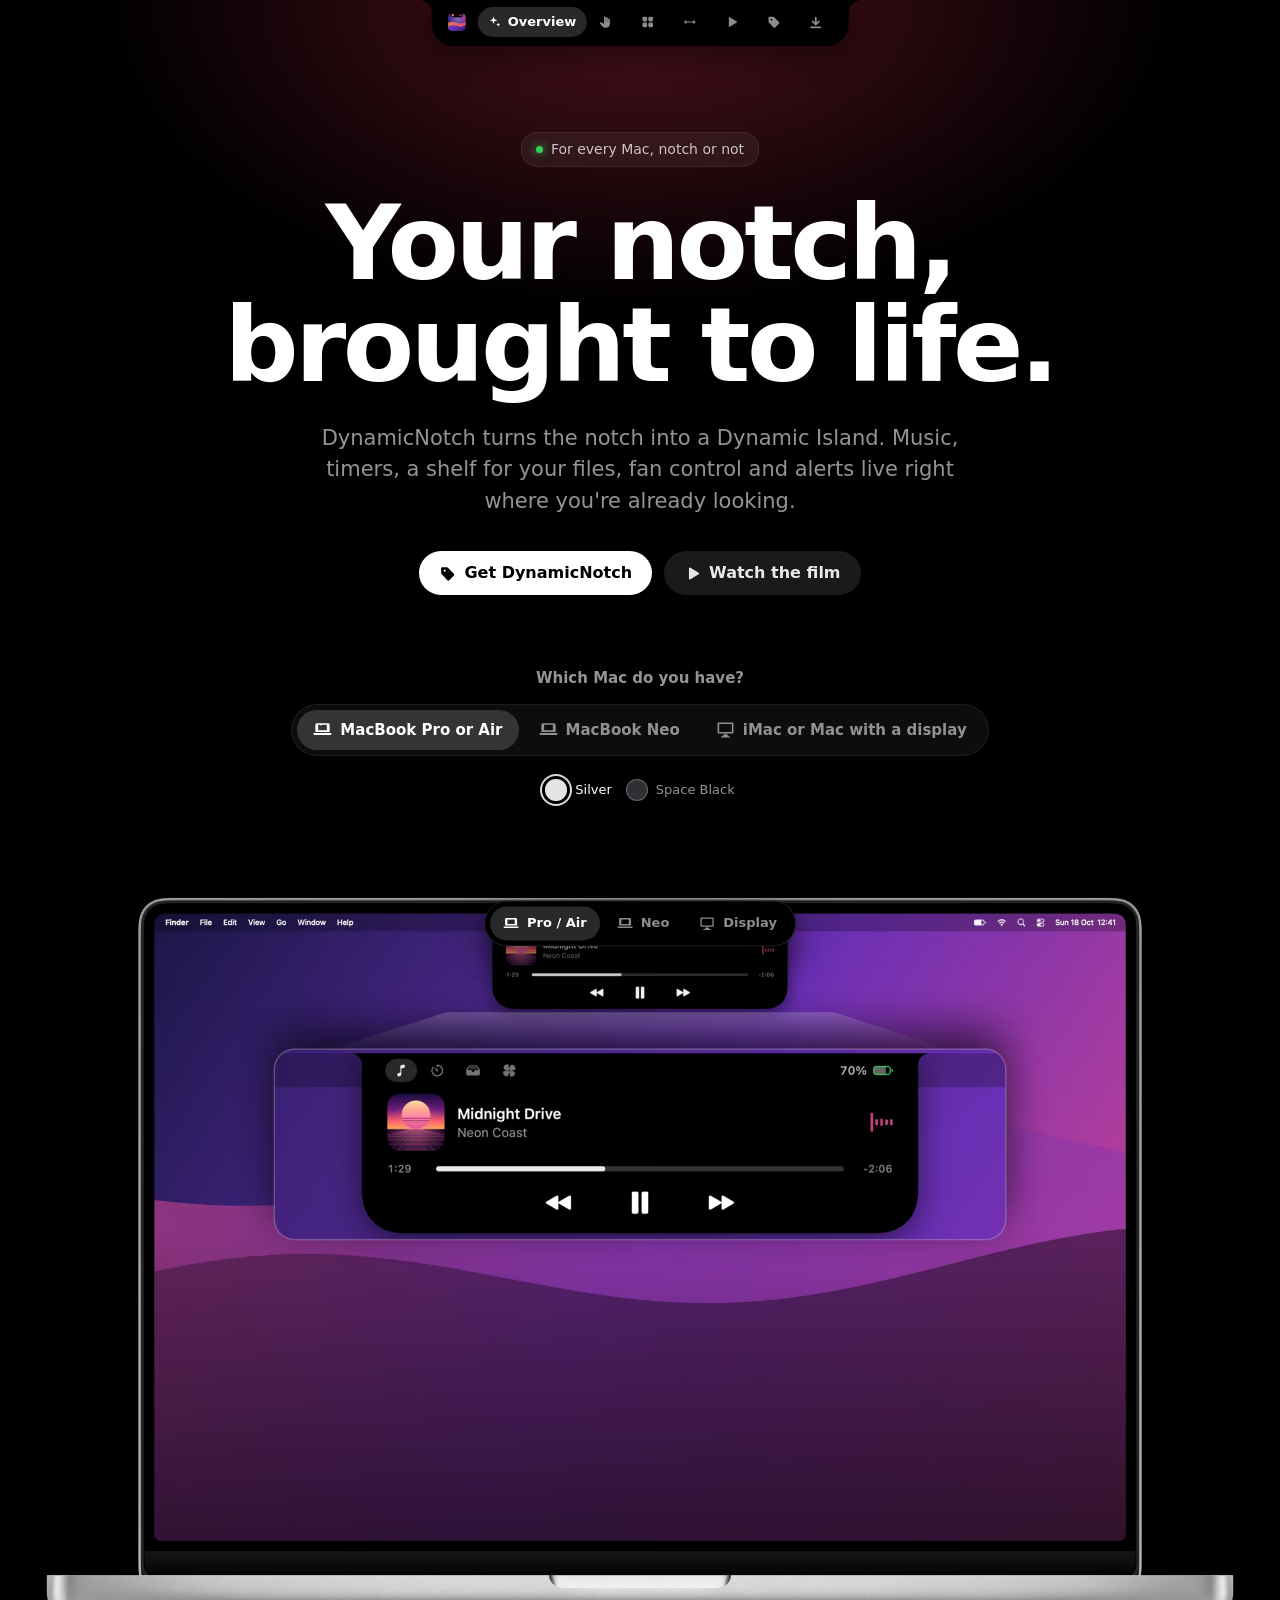
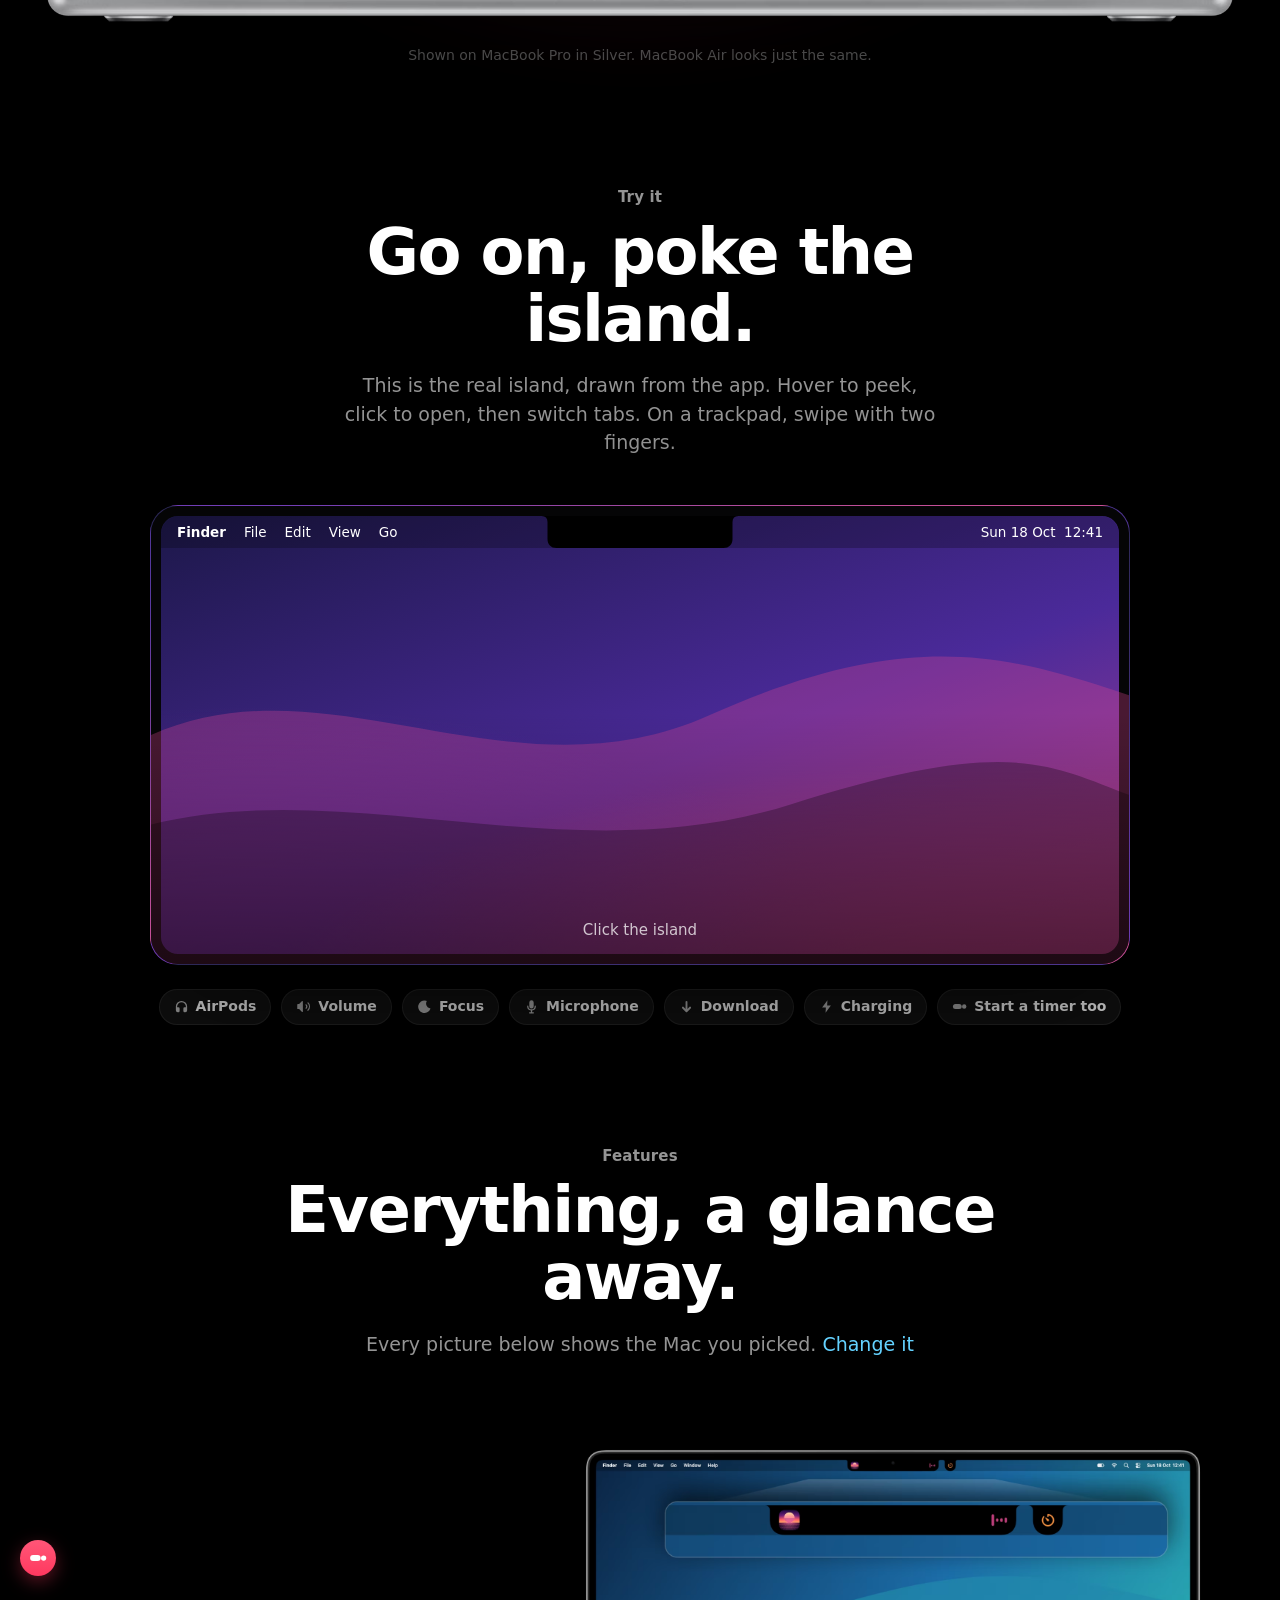
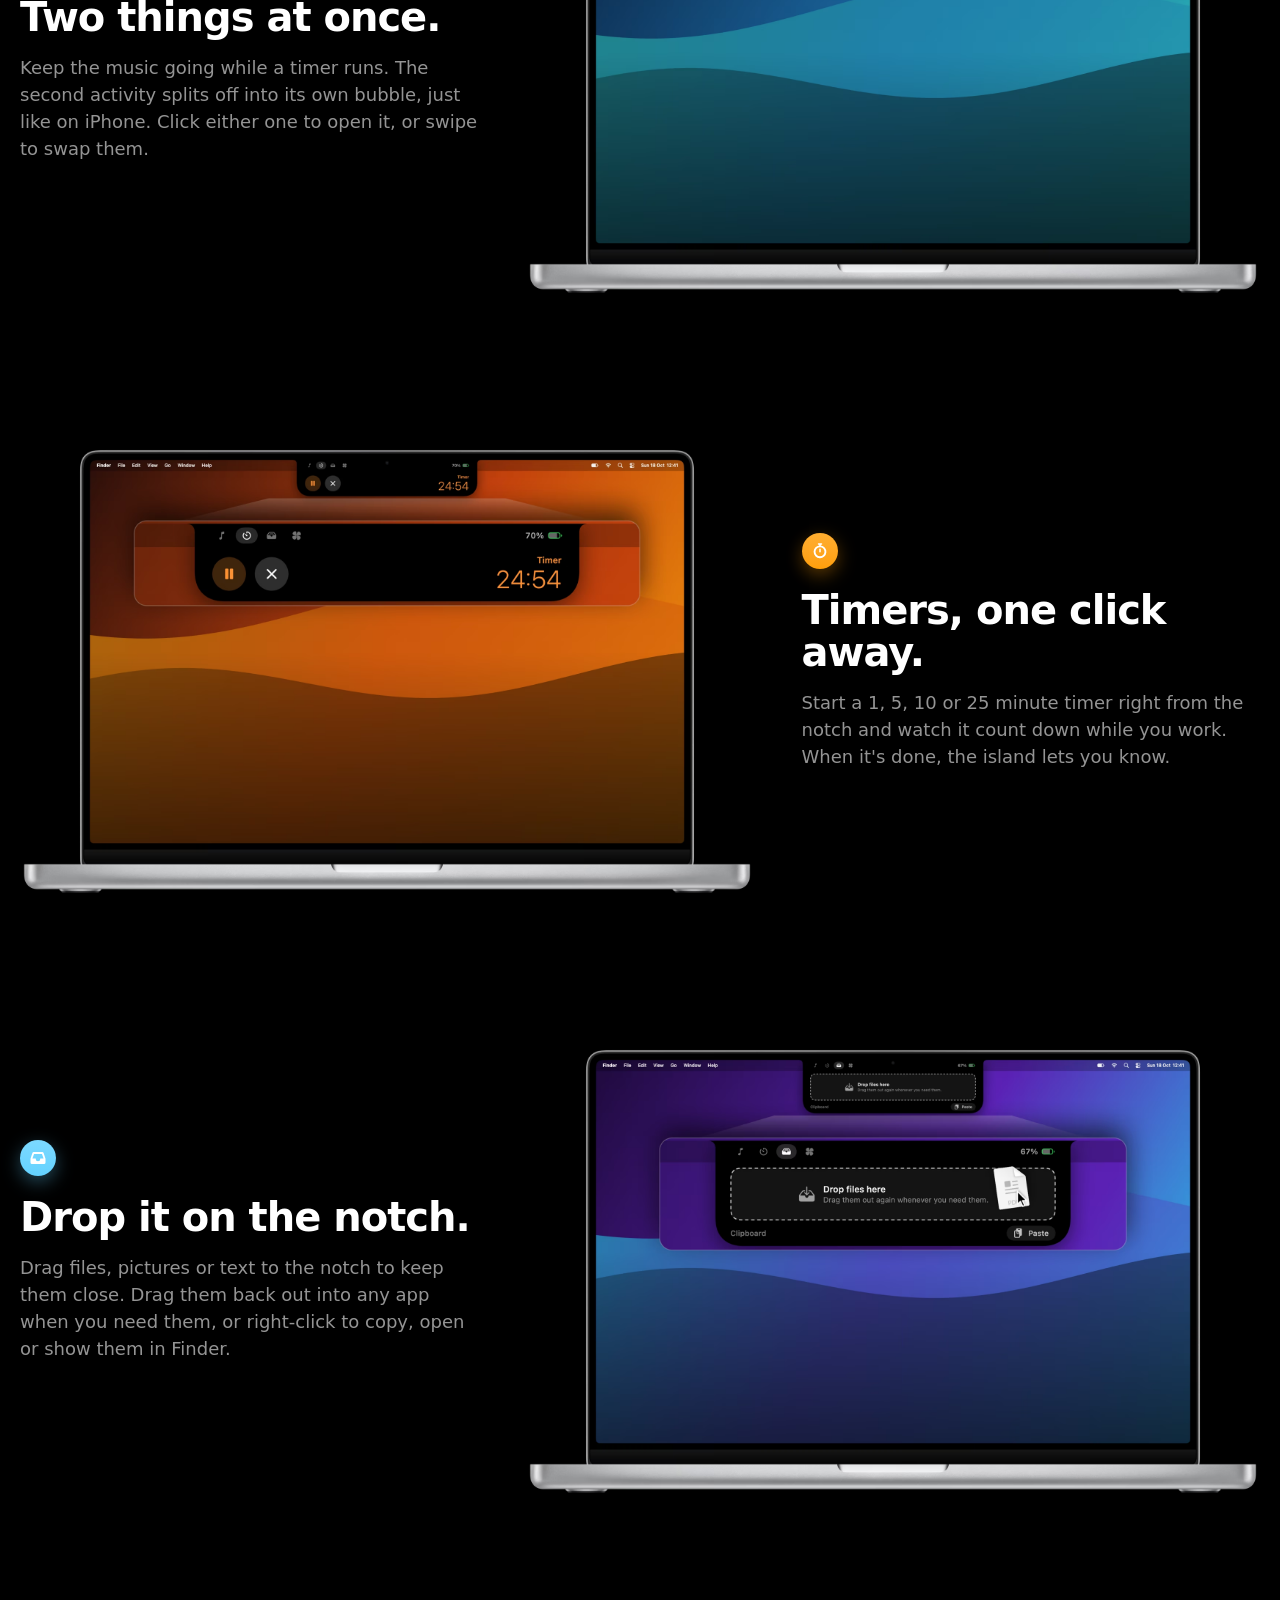
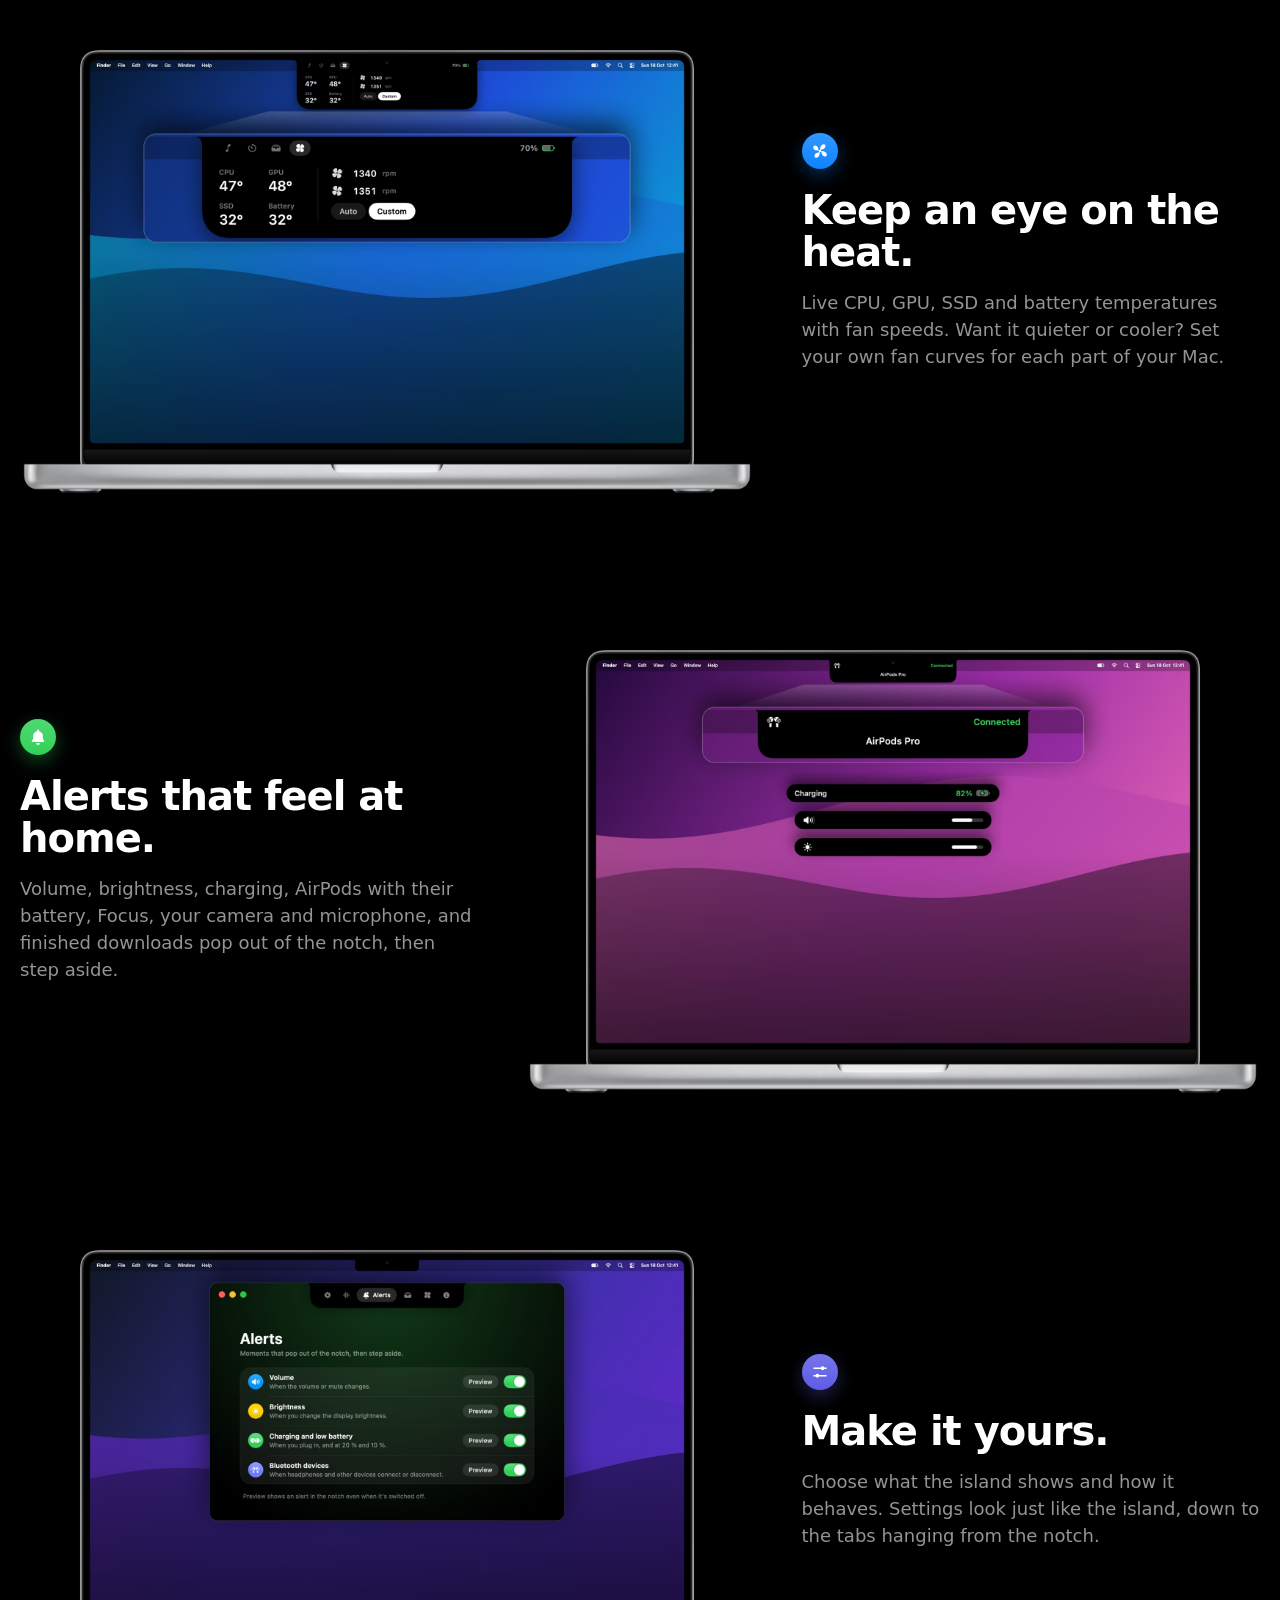
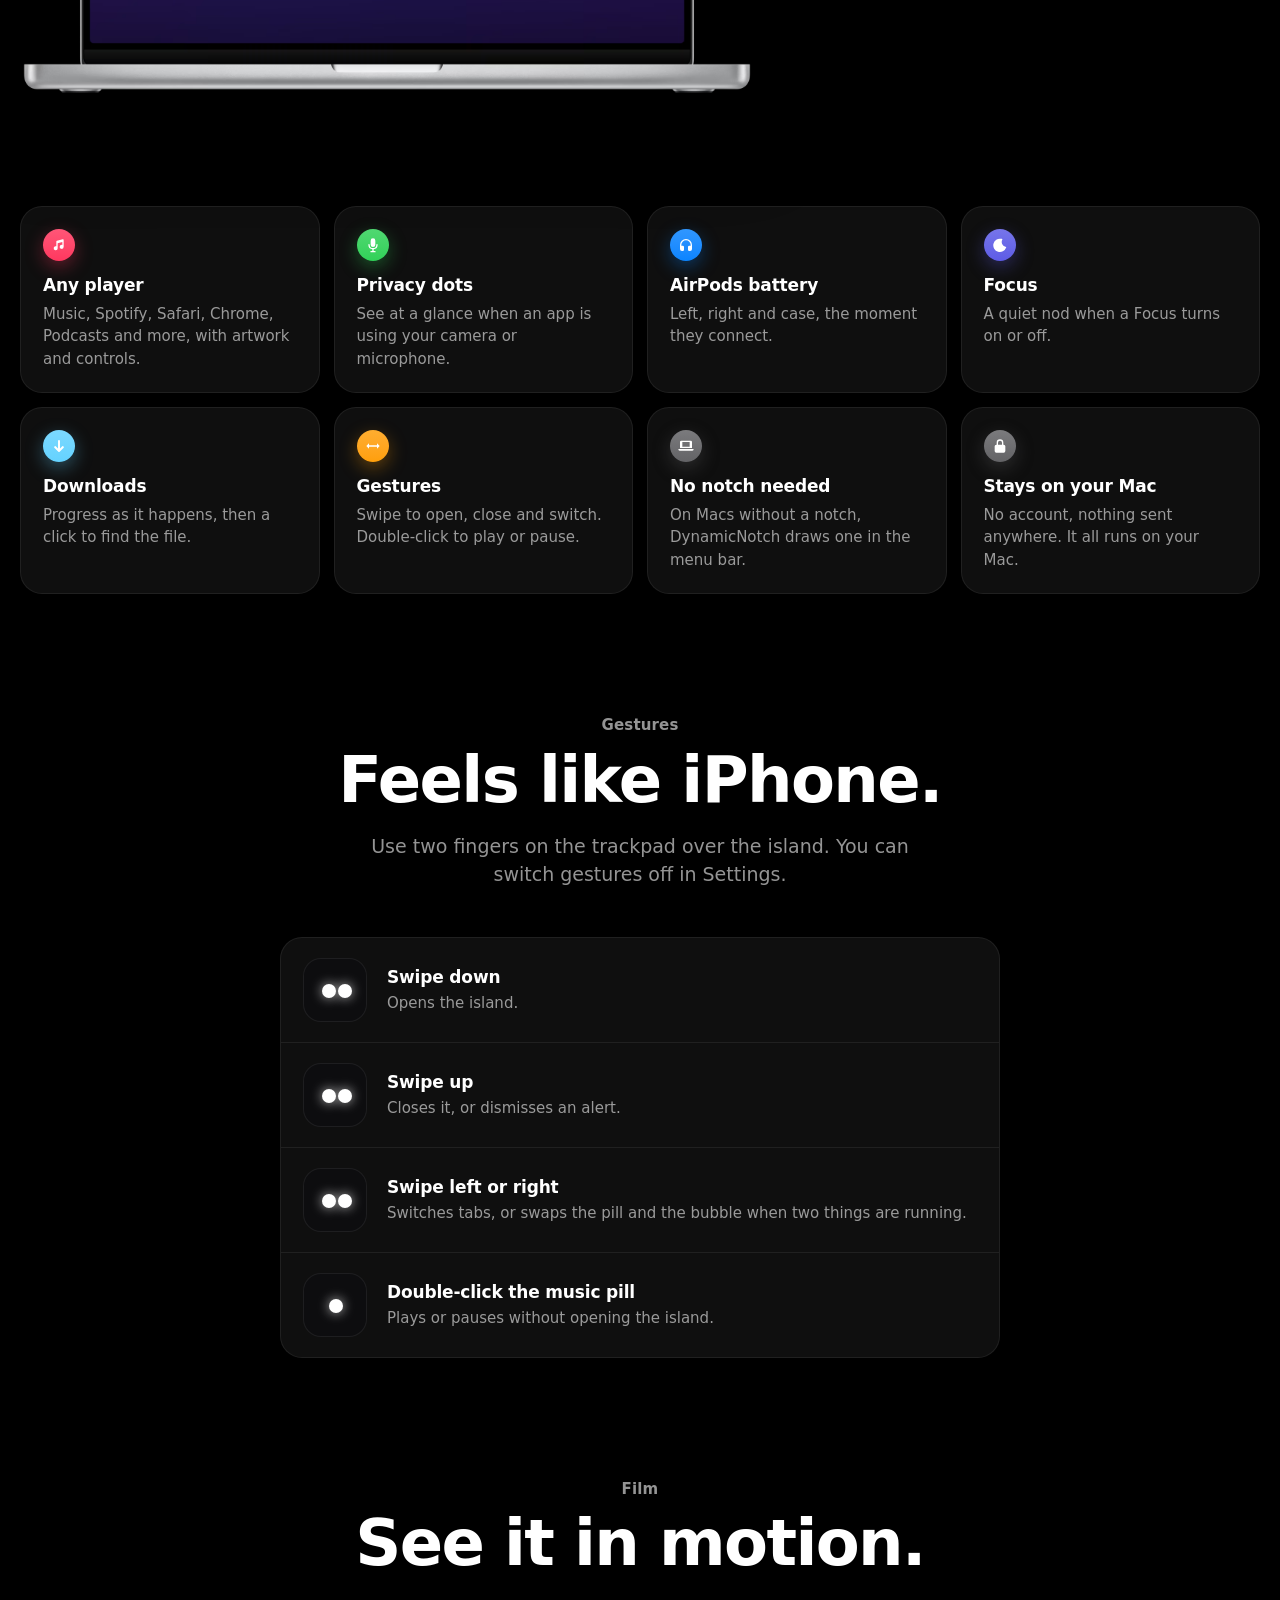
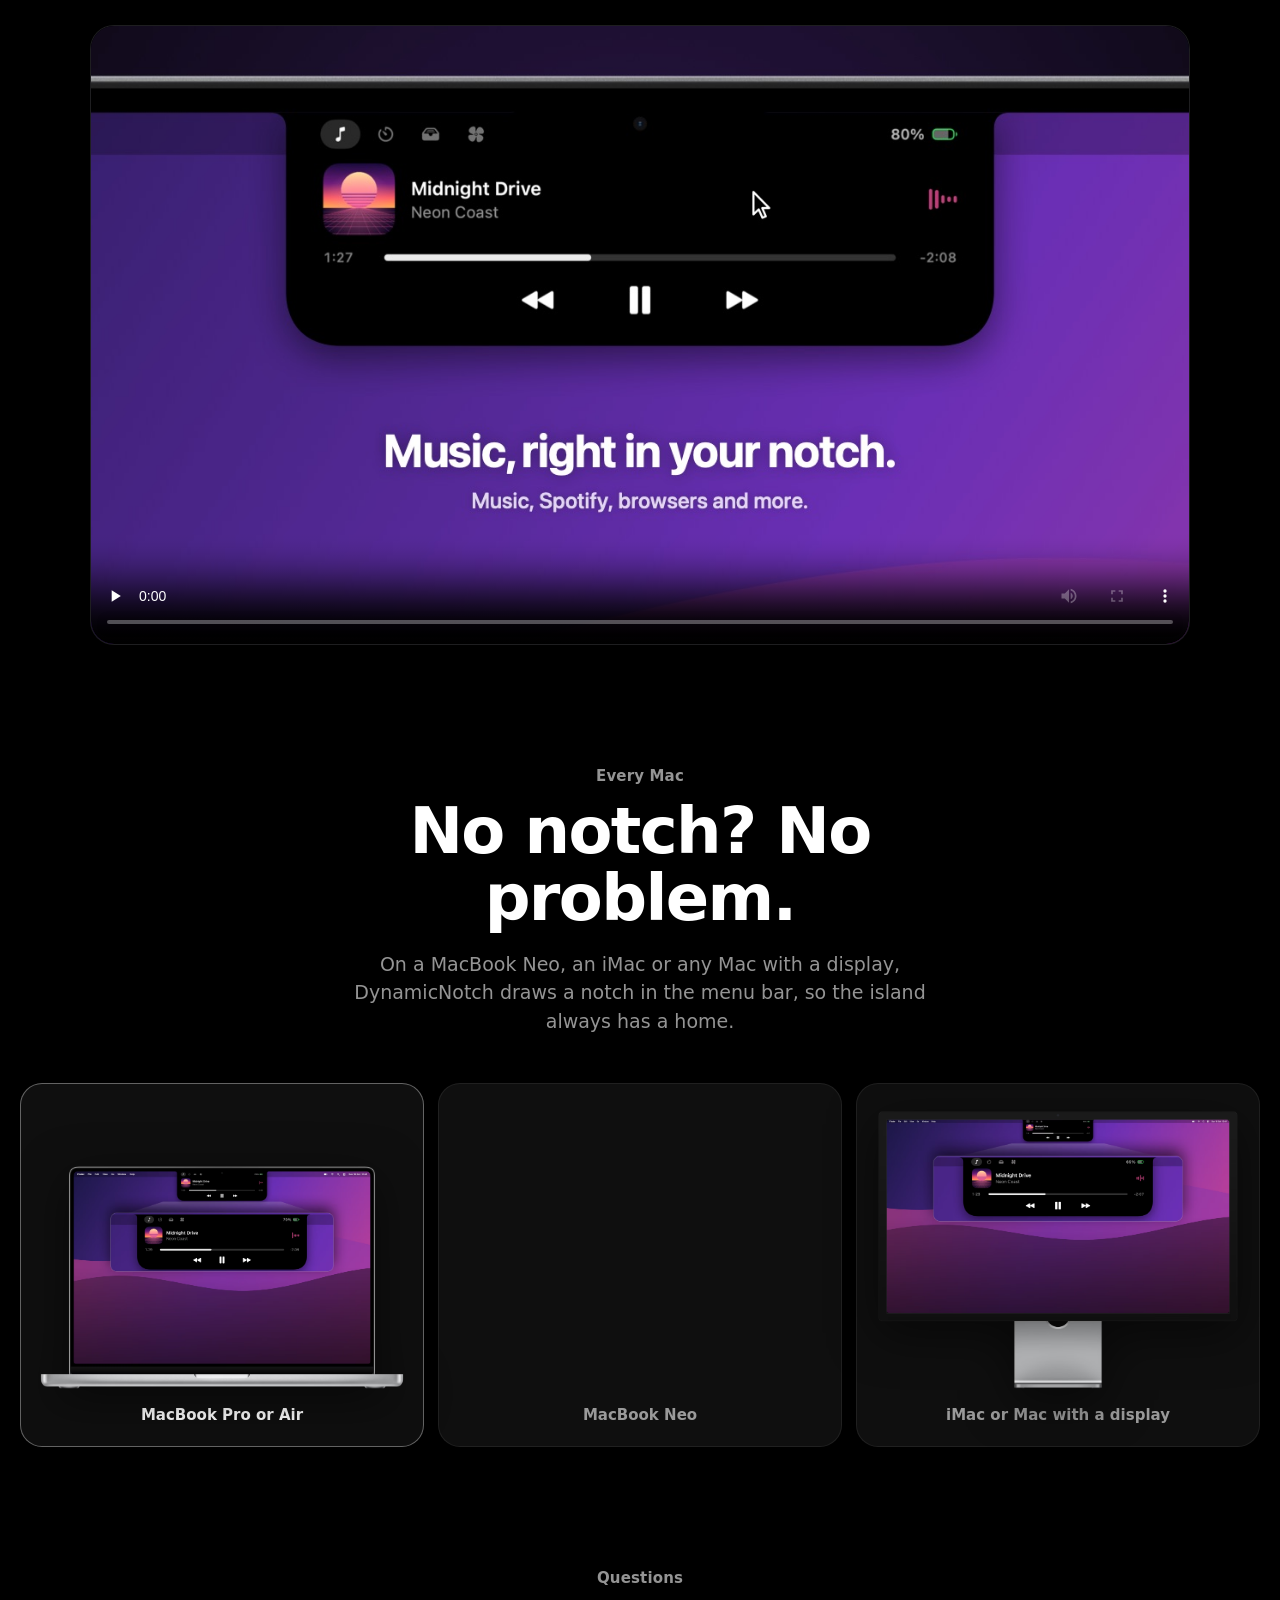
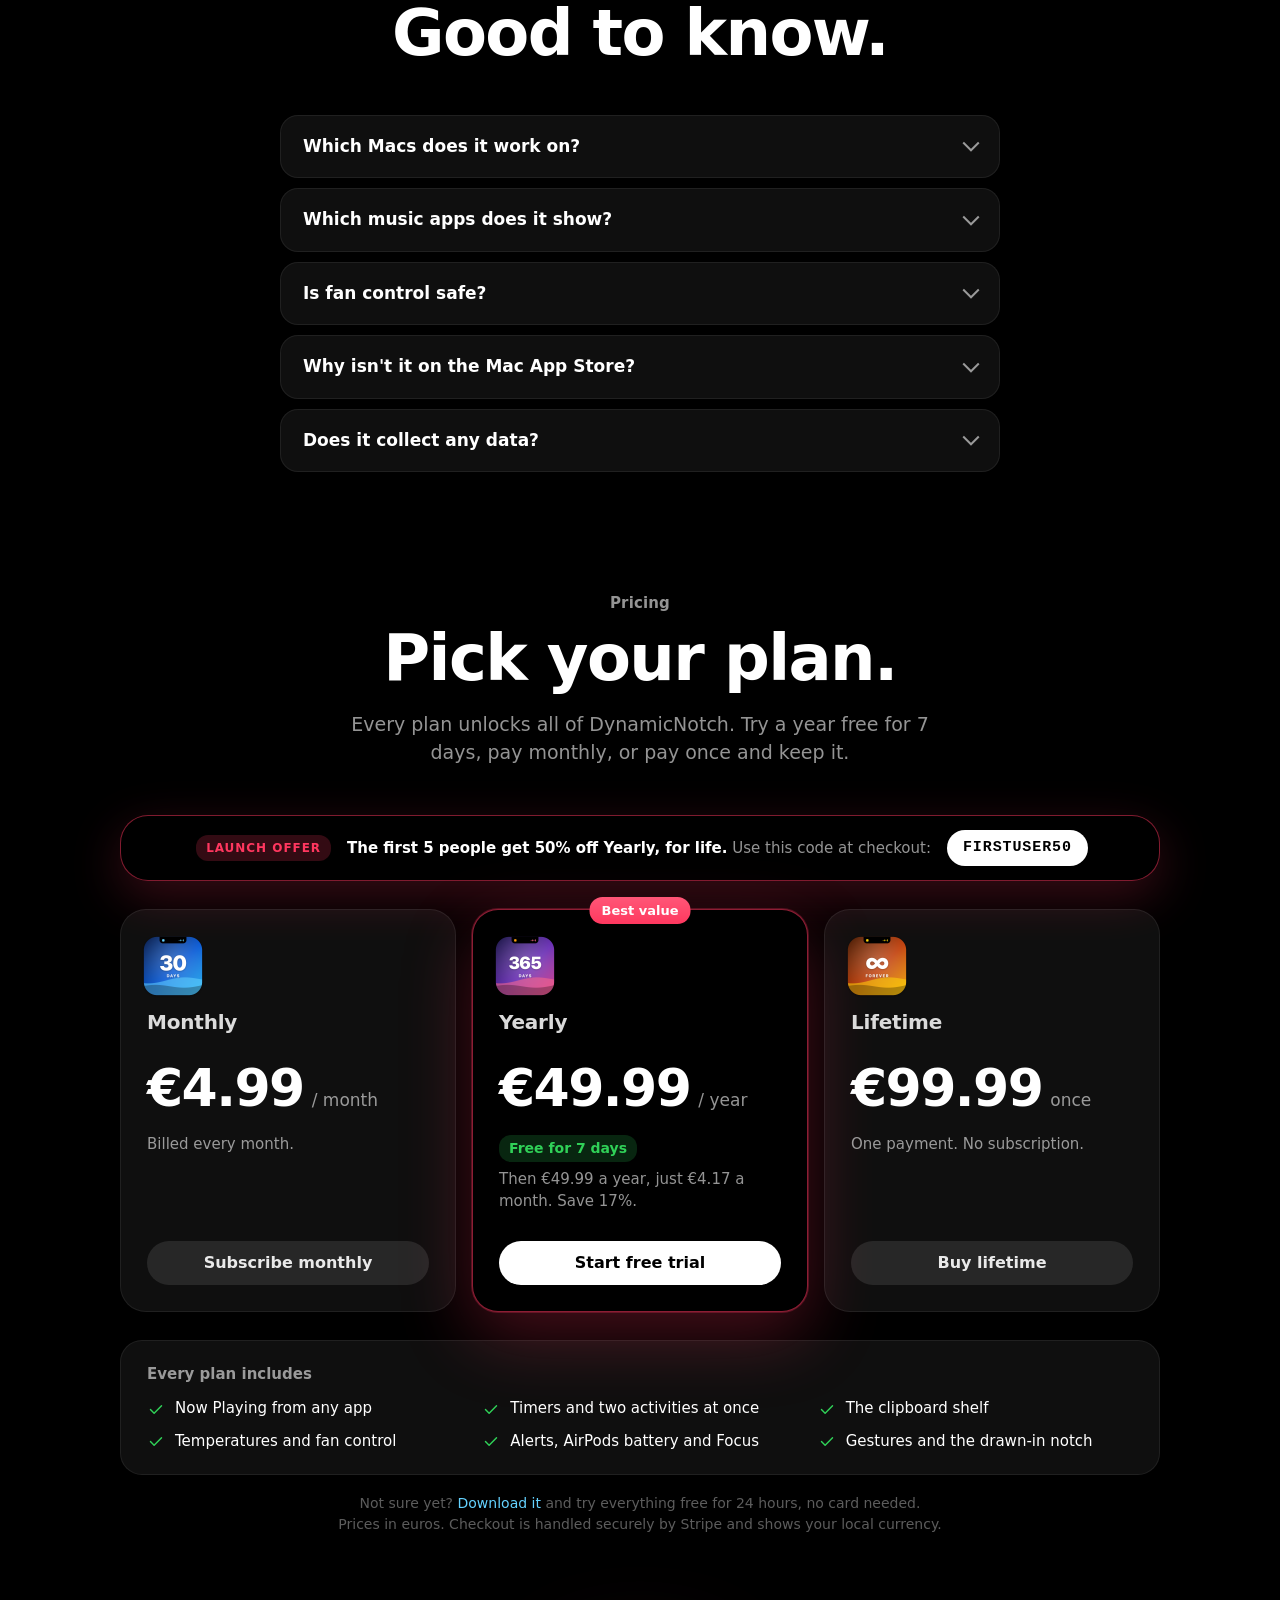
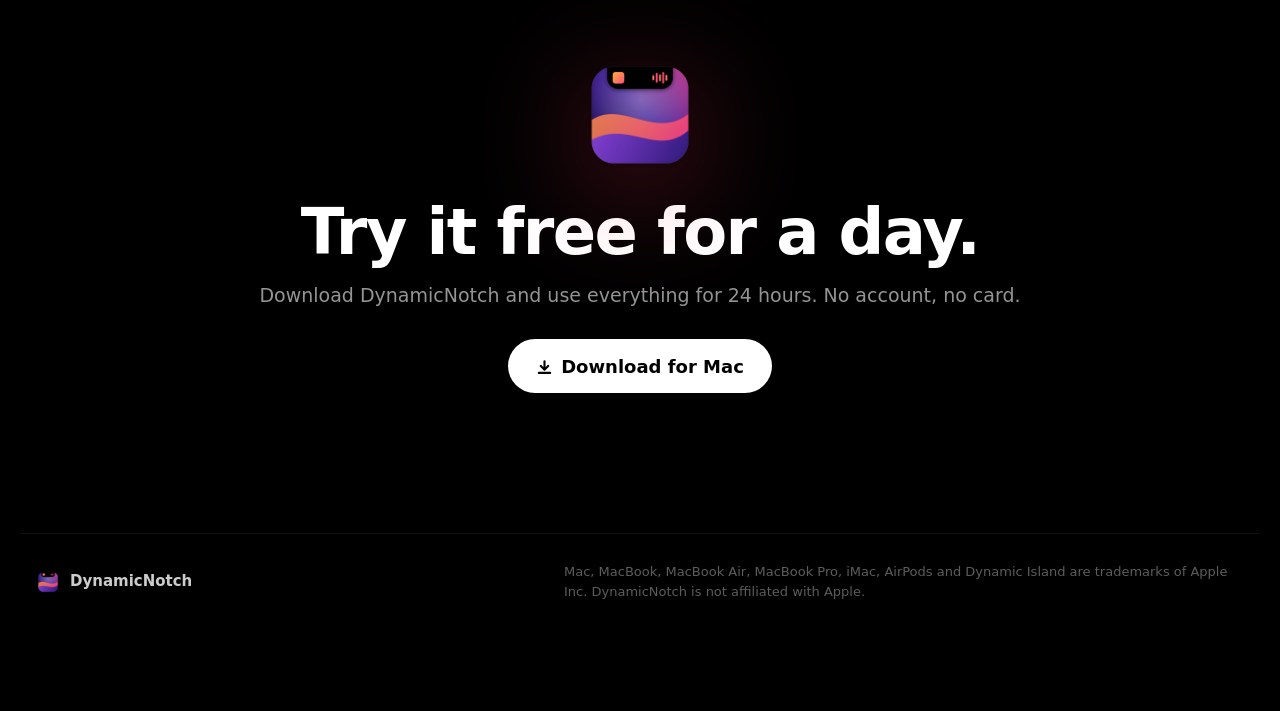
==== commit 6311edab: "Launch offer: FIRSTUSER50" ====
--- a/index.html
+++ b/index.html
@@ -259,6 +259,12 @@
         <h2>Pick your plan.</h2>
         <p>Every plan unlocks all of DynamicNotch. Try a year free for 7 days, pay monthly, or pay once and keep it.</p>
       </header>
+      <!-- The launch offer. Remove this block once all 5 FIRSTUSER50 codes are used (Stripe shows redemptions). -->
+      <div class="offer" id="offer">
+        <span class="offer-badge">Launch offer</span>
+        <p class="offer-text"><strong>The first 5 people get 50% off Yearly, for life.</strong> Use this code at checkout:</p>
+        <button class="offer-code" type="button" data-copy="FIRSTUSER50" aria-label="Copy the code FIRSTUSER50">FIRSTUSER50<span class="offer-copied" aria-hidden="true">Copied</span></button>
+      </div>
       <div class="plans">
         <article class="plan">
           <img class="plan-icon" src="assets/plans/monthly.png" alt="" width="64" height="64" loading="lazy">
--- a/styles.css
+++ b/styles.css
@@ -521,6 +521,42 @@
 details p { margin: 0 0 20px; color: var(--muted); font-size: 16px; }
 
 /* ---------- Pricing ---------- */
+
+/* The launch offer: a black strip like the island, glowing in the accent. */
+.offer {
+  display: flex;
+  flex-wrap: wrap;
+  align-items: center;
+  justify-content: center;
+  gap: 12px 16px;
+  max-width: 1040px;
+  margin: 0 auto 28px;
+  padding: 14px 16px 14px 20px;
+  border-radius: 28px;
+  background: #000;
+  border: 1px solid color-mix(in srgb, var(--pink) 50%, transparent);
+  box-shadow: 0 16px 50px color-mix(in srgb, var(--pink) 22%, transparent);
+  text-align: center;
+}
+.offer-badge { padding: 4px 10px; border-radius: 12px; background: color-mix(in srgb, var(--pink) 20%, transparent);
+               color: var(--pink); font-size: 12px; font-weight: 700; letter-spacing: 0.08em; text-transform: uppercase; }
+.offer-text { margin: 0; font-size: 15px; color: var(--muted); min-width: 0; }
+.offer-text strong { color: #fff; font-weight: 600; }
+.offer-code {
+  position: relative;
+  height: 36px;
+  padding: 0 16px;
+  border-radius: 18px;
+  background: #fff;
+  color: #000;
+  font: 700 15px/36px ui-monospace, "SF Mono", Menlo, monospace;
+  letter-spacing: 0.06em;
+  transition: transform 0.4s var(--spring);
+}
+.offer-code:active { transform: scale(0.95); }
+.offer-copied { position: absolute; inset: 0; display: grid; place-items: center; border-radius: inherit; background: var(--green);
+                color: #000; font: 600 14px/1 var(--font); letter-spacing: 0; opacity: 0; transition: opacity 0.2s; }
+.offer-code.copied .offer-copied { opacity: 1; }
 
 .plans {
   display: grid;
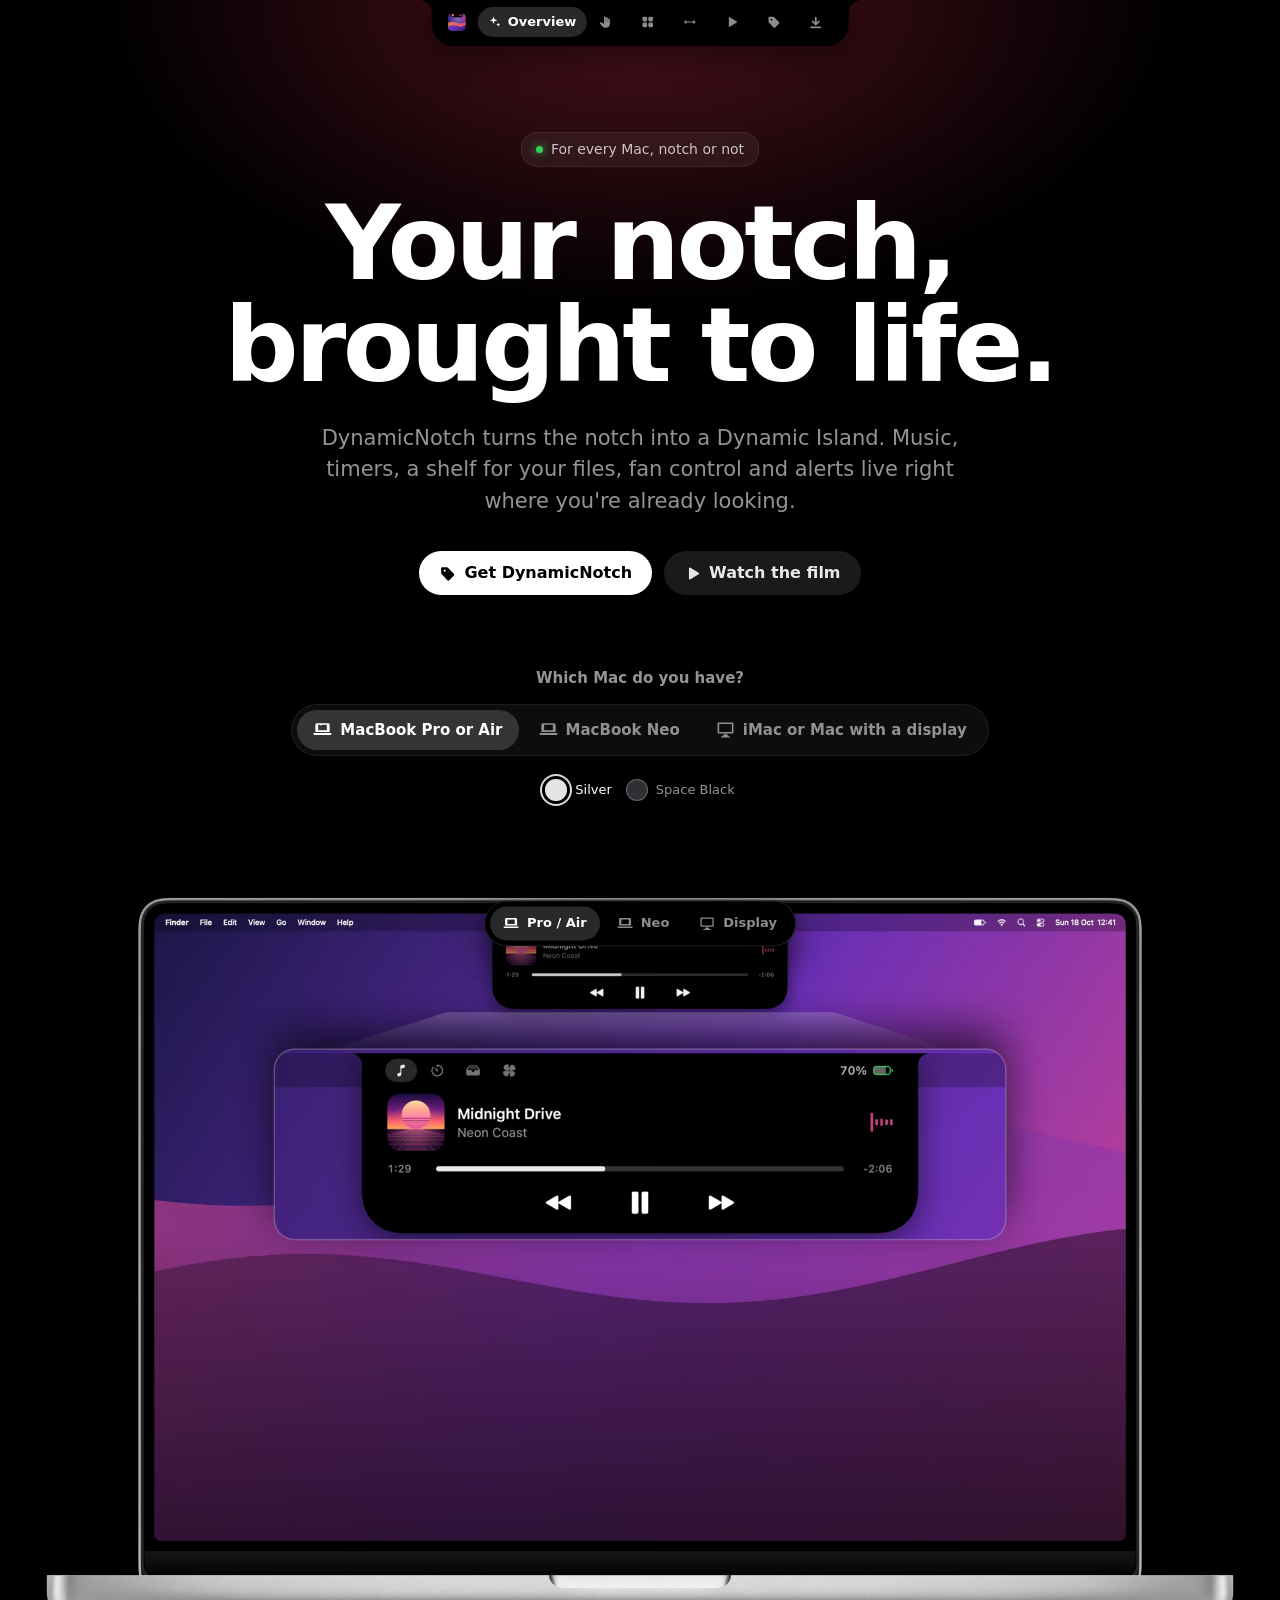
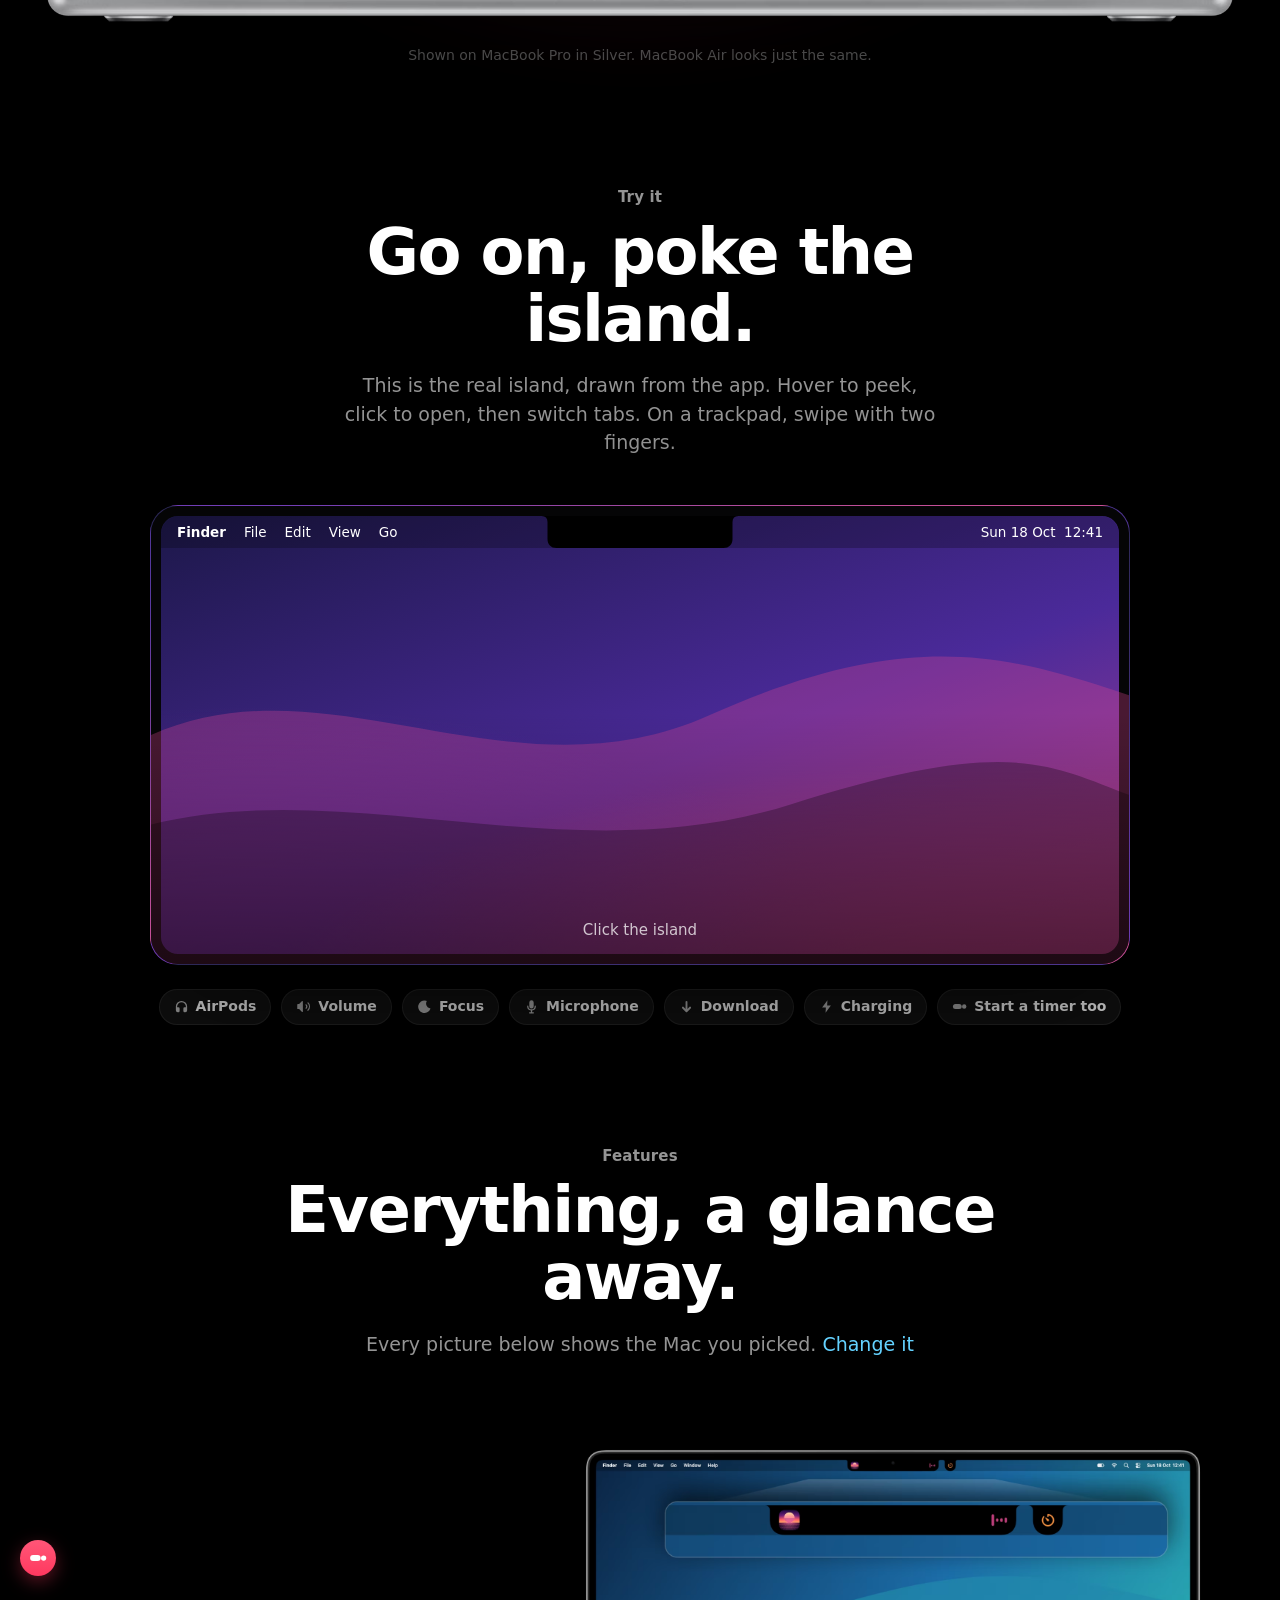
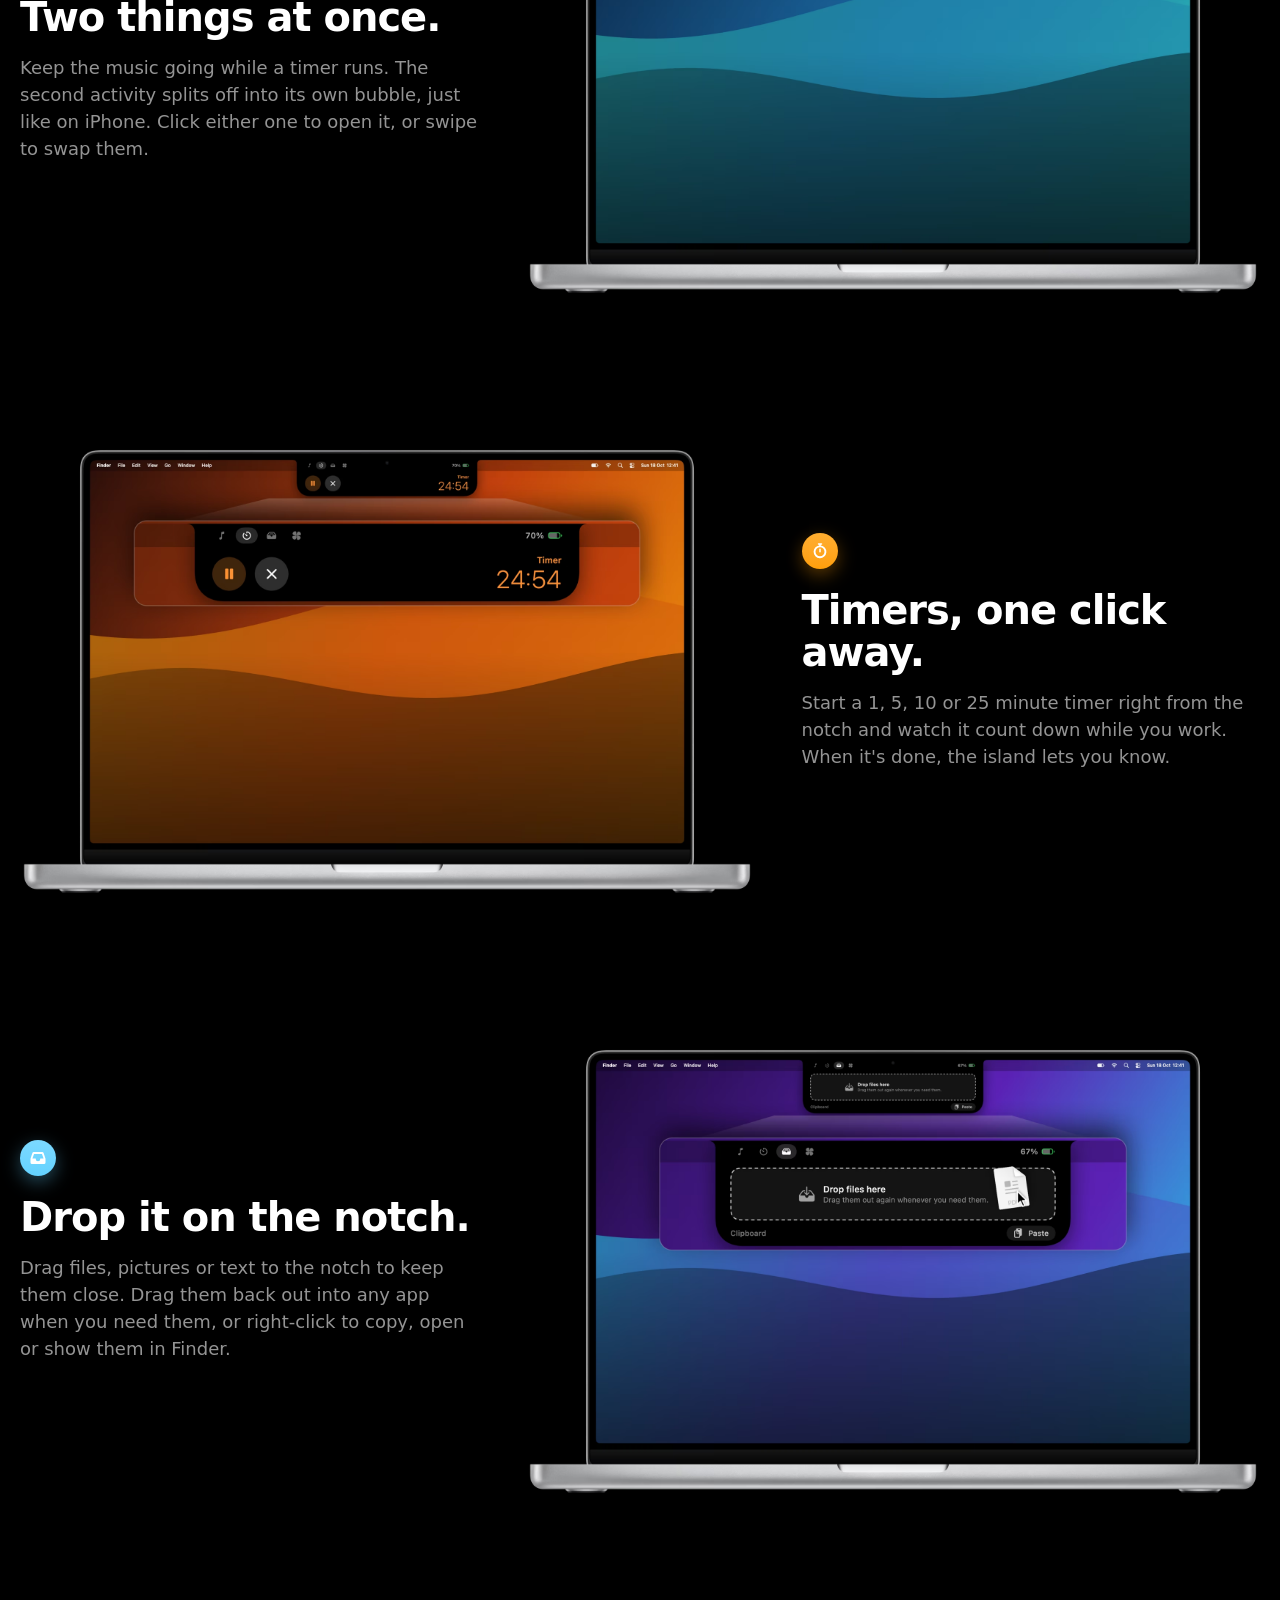
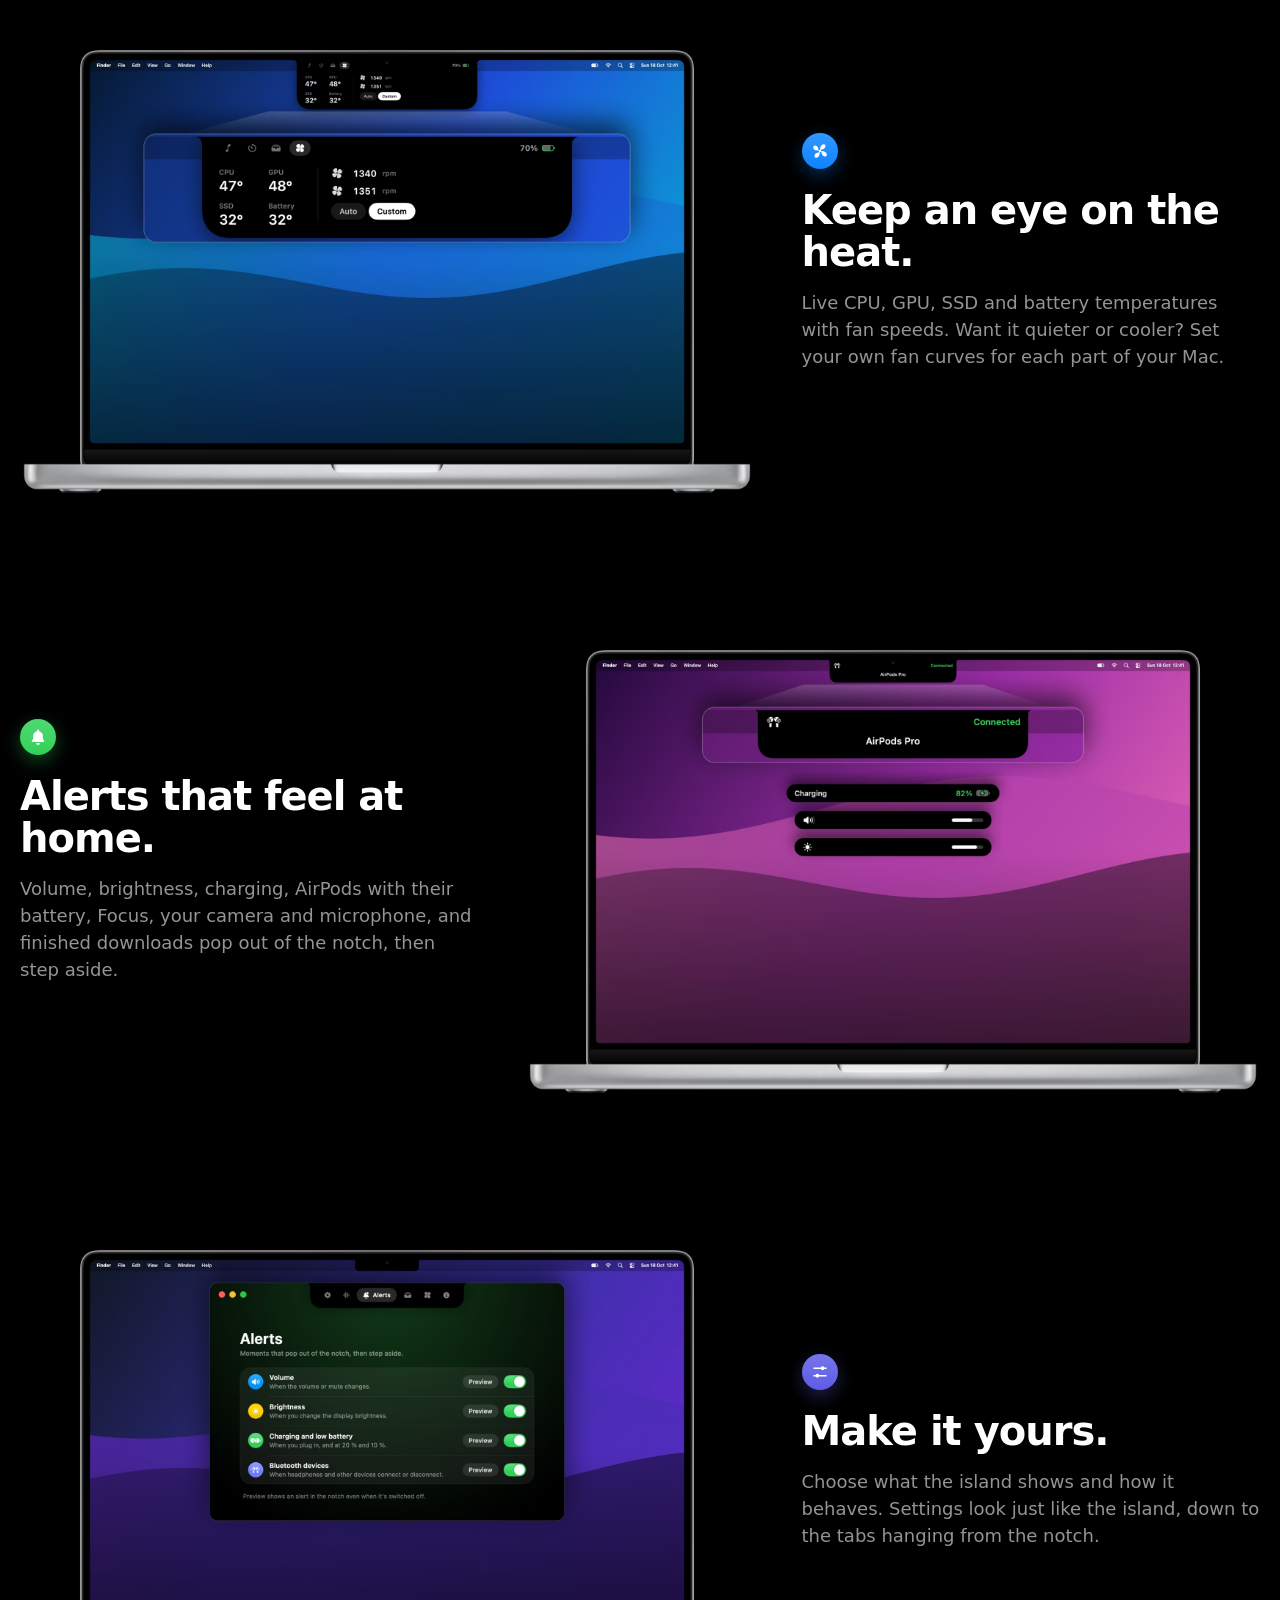
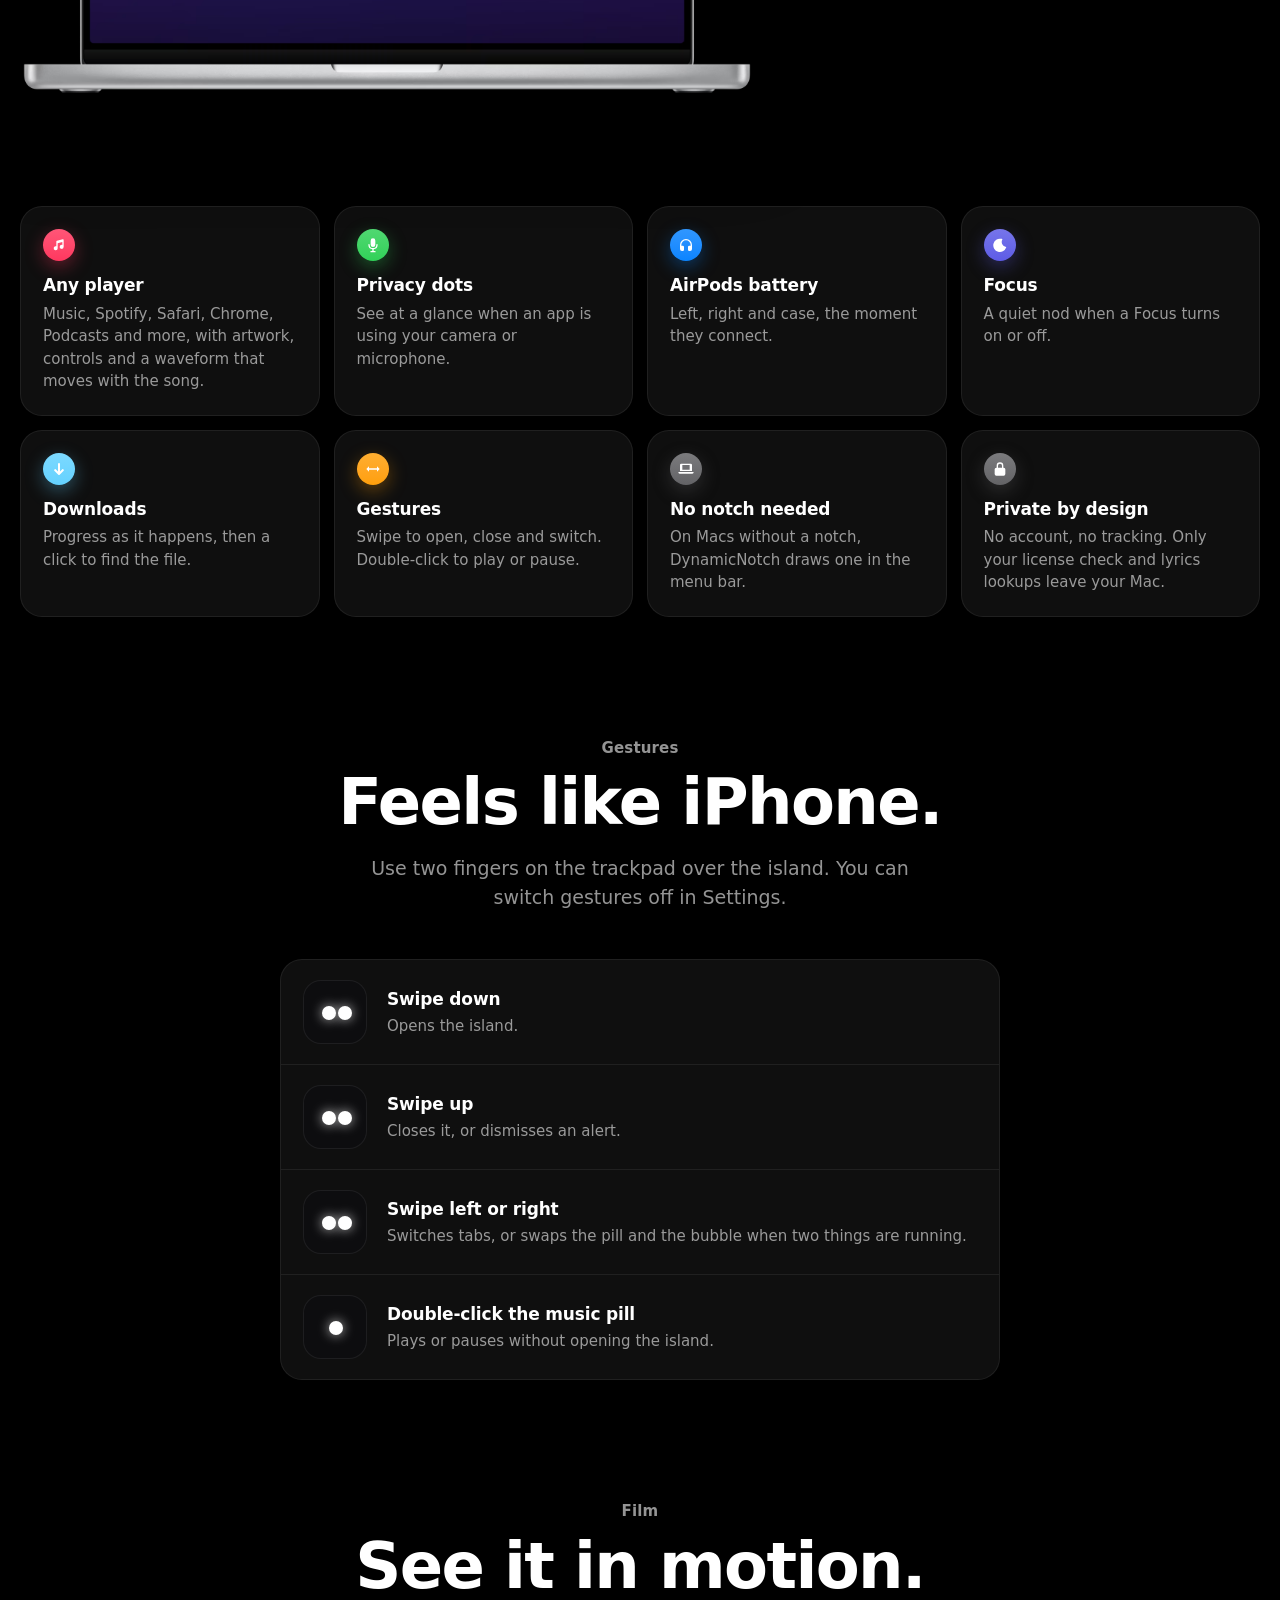
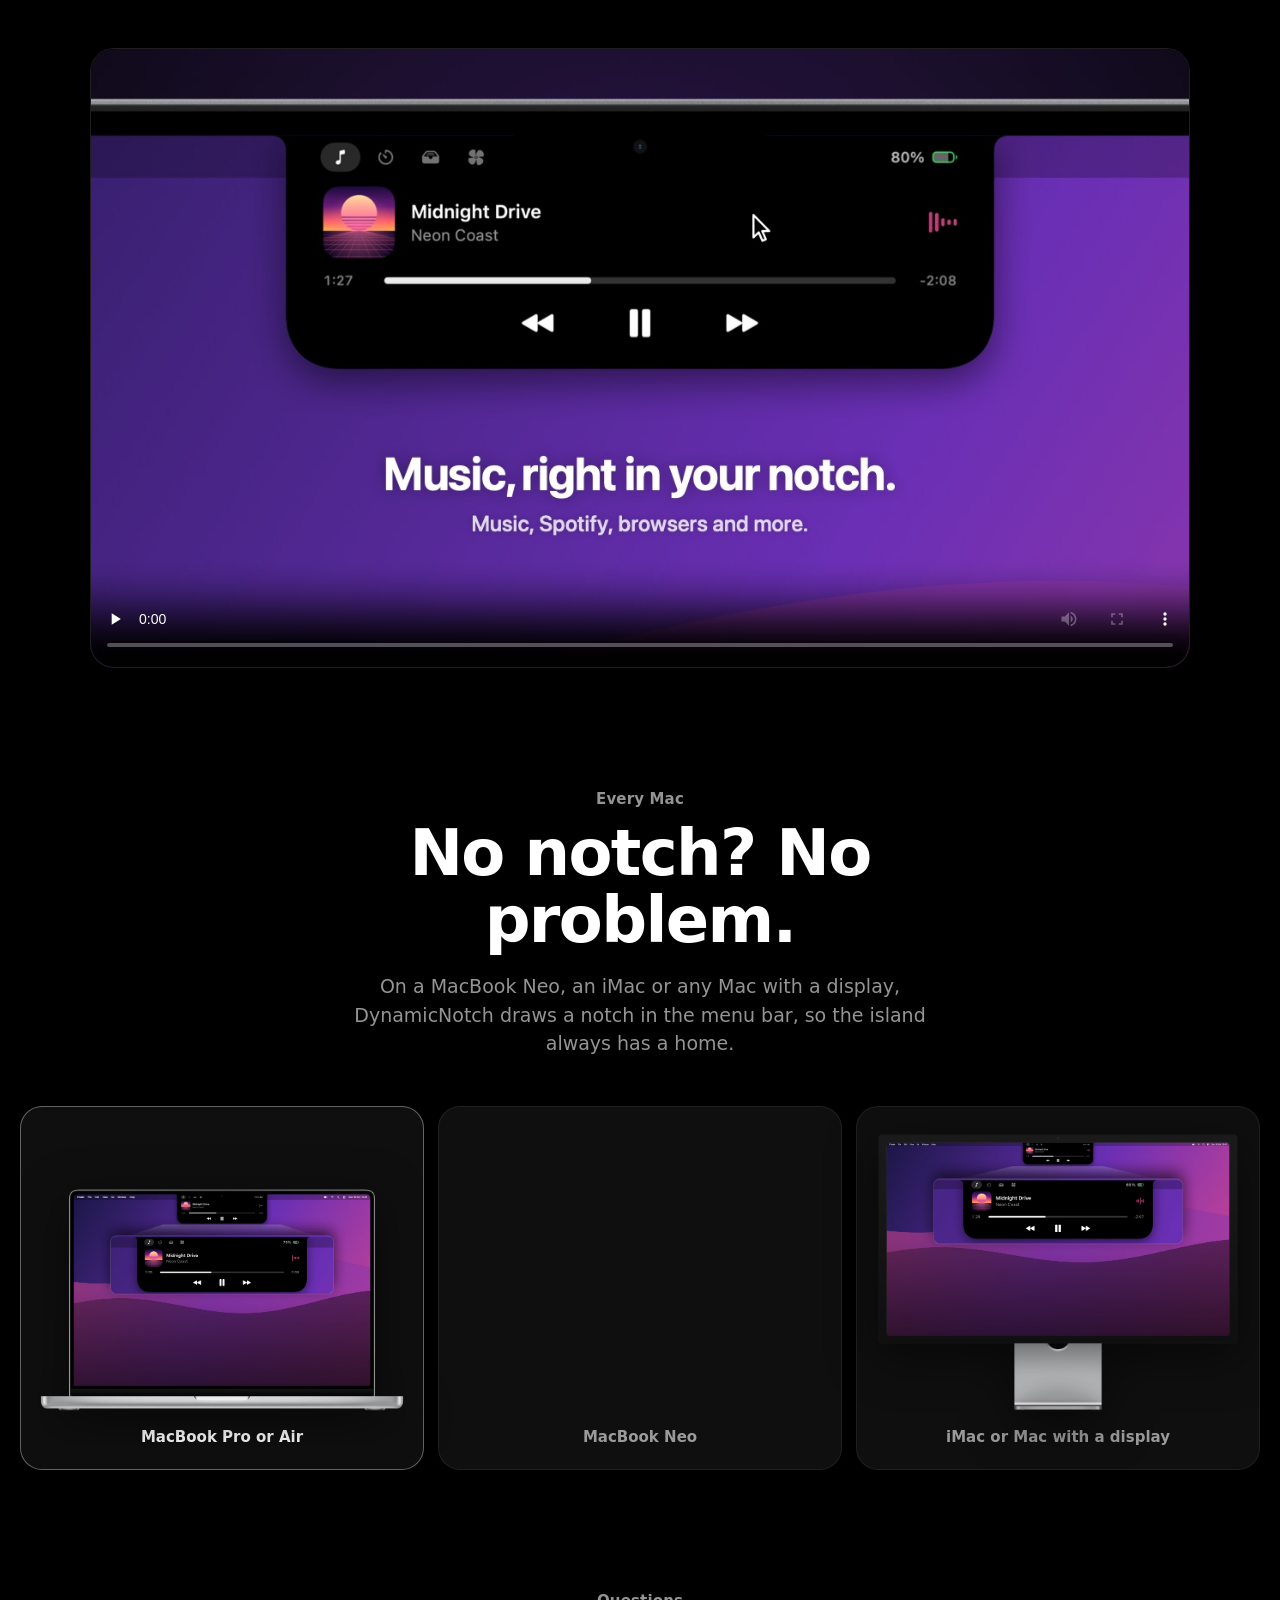
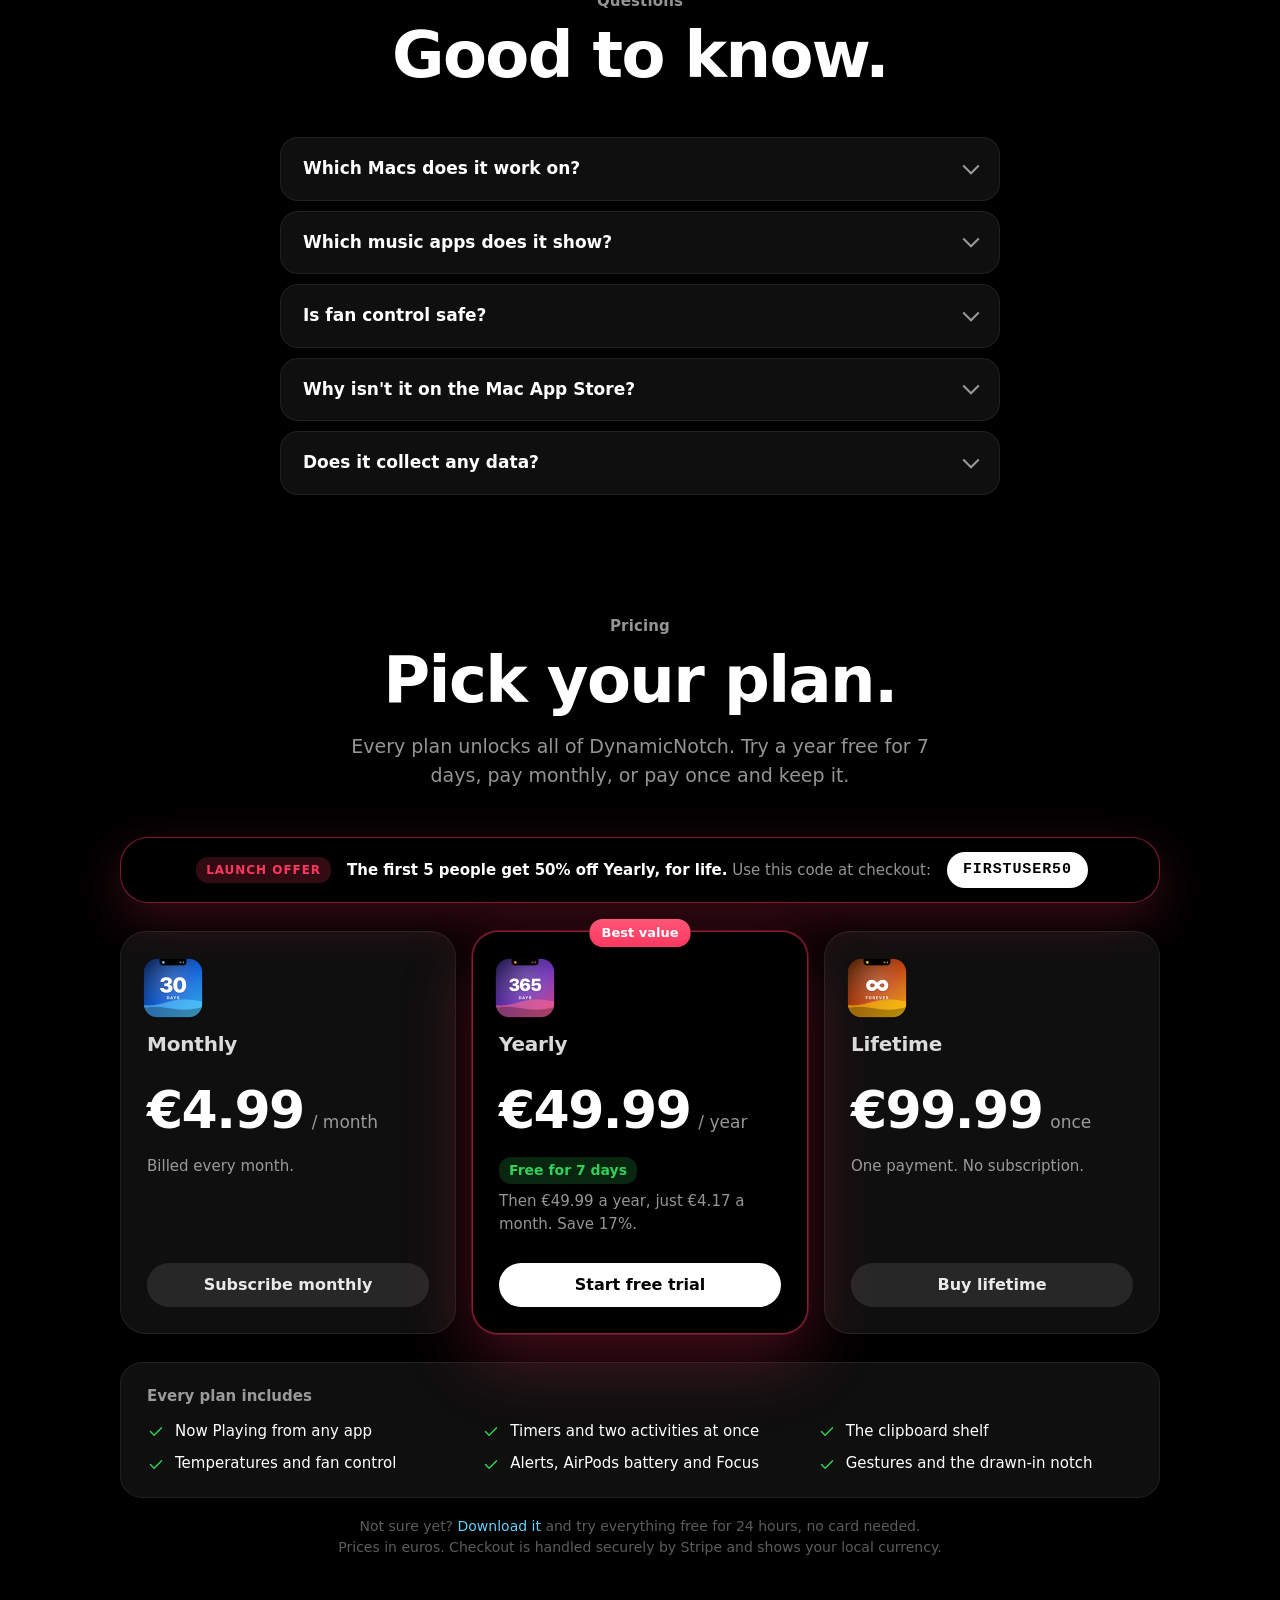
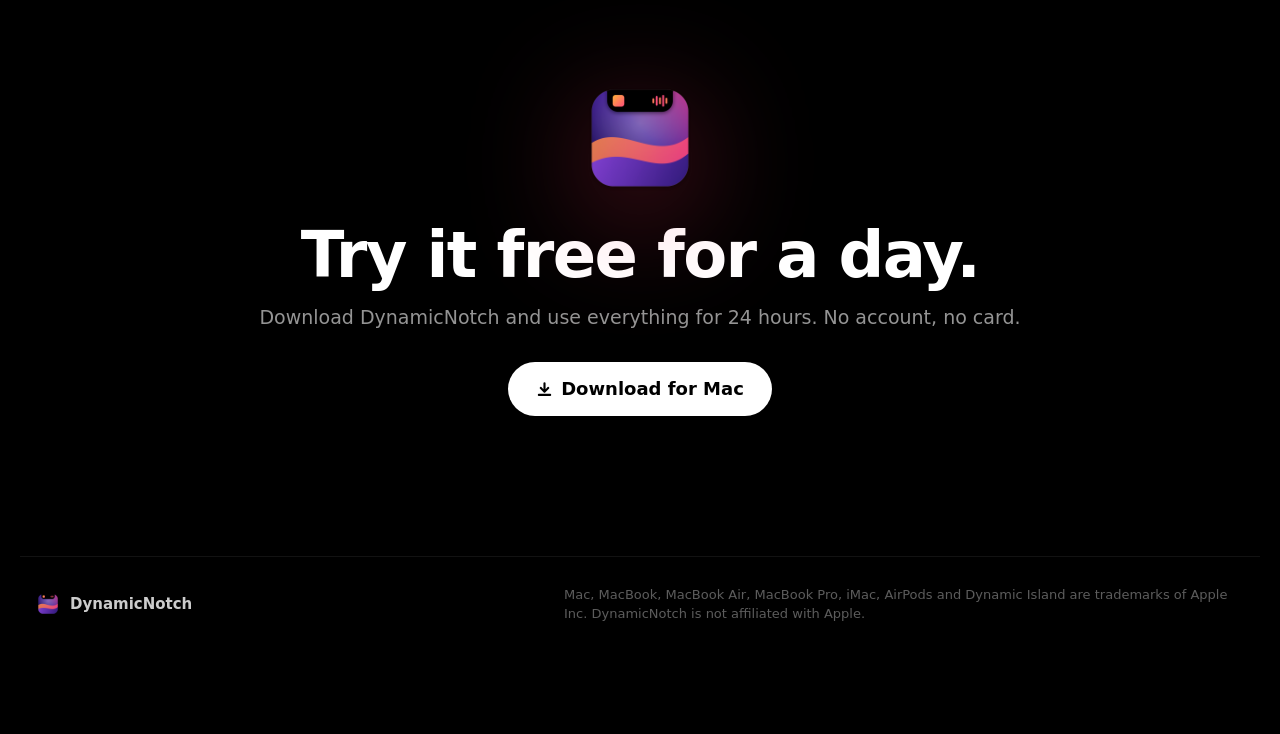
==== commit 5debe4a5: "Lyrics, and accurate privacy wording" ====
--- a/index.html
+++ b/index.html
@@ -184,14 +184,14 @@
       </article>
 
       <div class="cards">
-        <div class="card"><span class="badge pink"><svg><use href="#i-music"/></svg></span><h4>Any player</h4><p>Music, Spotify, Safari, Chrome, Podcasts and more, with artwork and controls.</p></div>
+        <div class="card"><span class="badge pink"><svg><use href="#i-music"/></svg></span><h4>Any player</h4><p>Music, Spotify, Safari, Chrome, Podcasts and more, with artwork, controls and a waveform that moves with the song.</p></div>
         <div class="card"><span class="badge green"><svg><use href="#i-mic"/></svg></span><h4>Privacy dots</h4><p>See at a glance when an app is using your camera or microphone.</p></div>
         <div class="card"><span class="badge blue"><svg><use href="#i-headphones"/></svg></span><h4>AirPods battery</h4><p>Left, right and case, the moment they connect.</p></div>
         <div class="card"><span class="badge indigo"><svg><use href="#i-moon"/></svg></span><h4>Focus</h4><p>A quiet nod when a Focus turns on or off.</p></div>
         <div class="card"><span class="badge cyan"><svg><use href="#i-arrow-down"/></svg></span><h4>Downloads</h4><p>Progress as it happens, then a click to find the file.</p></div>
         <div class="card"><span class="badge orange"><svg><use href="#i-swipe"/></svg></span><h4>Gestures</h4><p>Swipe to open, close and switch. Double-click to play or pause.</p></div>
         <div class="card"><span class="badge gray"><svg><use href="#i-laptop-plain"/></svg></span><h4>No notch needed</h4><p>On Macs without a notch, DynamicNotch draws one in the menu bar.</p></div>
-        <div class="card"><span class="badge gray"><svg><use href="#i-lock"/></svg></span><h4>Stays on your Mac</h4><p>No account, nothing sent anywhere. It all runs on your Mac.</p></div>
+        <div class="card"><span class="badge gray"><svg><use href="#i-lock"/></svg></span><h4>Private by design</h4><p>No account, no tracking. Only your license check and lyrics lookups leave your Mac.</p></div>
       </div>
     </section>
 
@@ -245,10 +245,10 @@
       </header>
       <div class="faq-list">
         <details><summary>Which Macs does it work on?</summary><p>Any Mac running macOS 14 Sonoma or later. On a MacBook with a notch, the island grows out of it. On other Macs it draws its own notch in the menu bar.</p></details>
-        <details><summary>Which music apps does it show?</summary><p>Anything that shows up in Control Center's Now Playing: Music, Spotify, Podcasts, Safari, Chrome, VLC and more.</p></details>
+        <details><summary>Which music apps does it show?</summary><p>Anything that shows up in Control Center's Now Playing: Music, Spotify, Podcasts, Safari, Chrome, VLC and more. For Apple Music and Spotify, the open island also shows the lyrics, timed to the song.</p></details>
         <details><summary>Is fan control safe?</summary><p>Fan control is optional. A small helper, which you install from Settings with your password, only sets speeds within each fan's own limits. A watchdog hands the fans back to macOS if anything goes wrong, and above 95 °C it always does.</p></details>
         <details><summary>Why isn't it on the Mac App Store?</summary><p>Reading Now Playing from every app and controlling fans need access that App Store apps don't get. So DynamicNotch is downloaded directly.</p></details>
-        <details><summary>Does it collect any data?</summary><p>No. There's no account, and nothing leaves your Mac.</p></details>
+        <details><summary>Does it collect any data?</summary><p>No account and no tracking. DynamicNotch goes online for two things only: checking your license (your key and an anonymous ID for your Mac) and, if lyrics are on, looking up the playing song's lyrics on LRCLIB by its title and artist. The live waveform listens to what's playing to animate the bars, but nothing is recorded. Everything else stays on your Mac.</p></details>
       </div>
     </section>
 
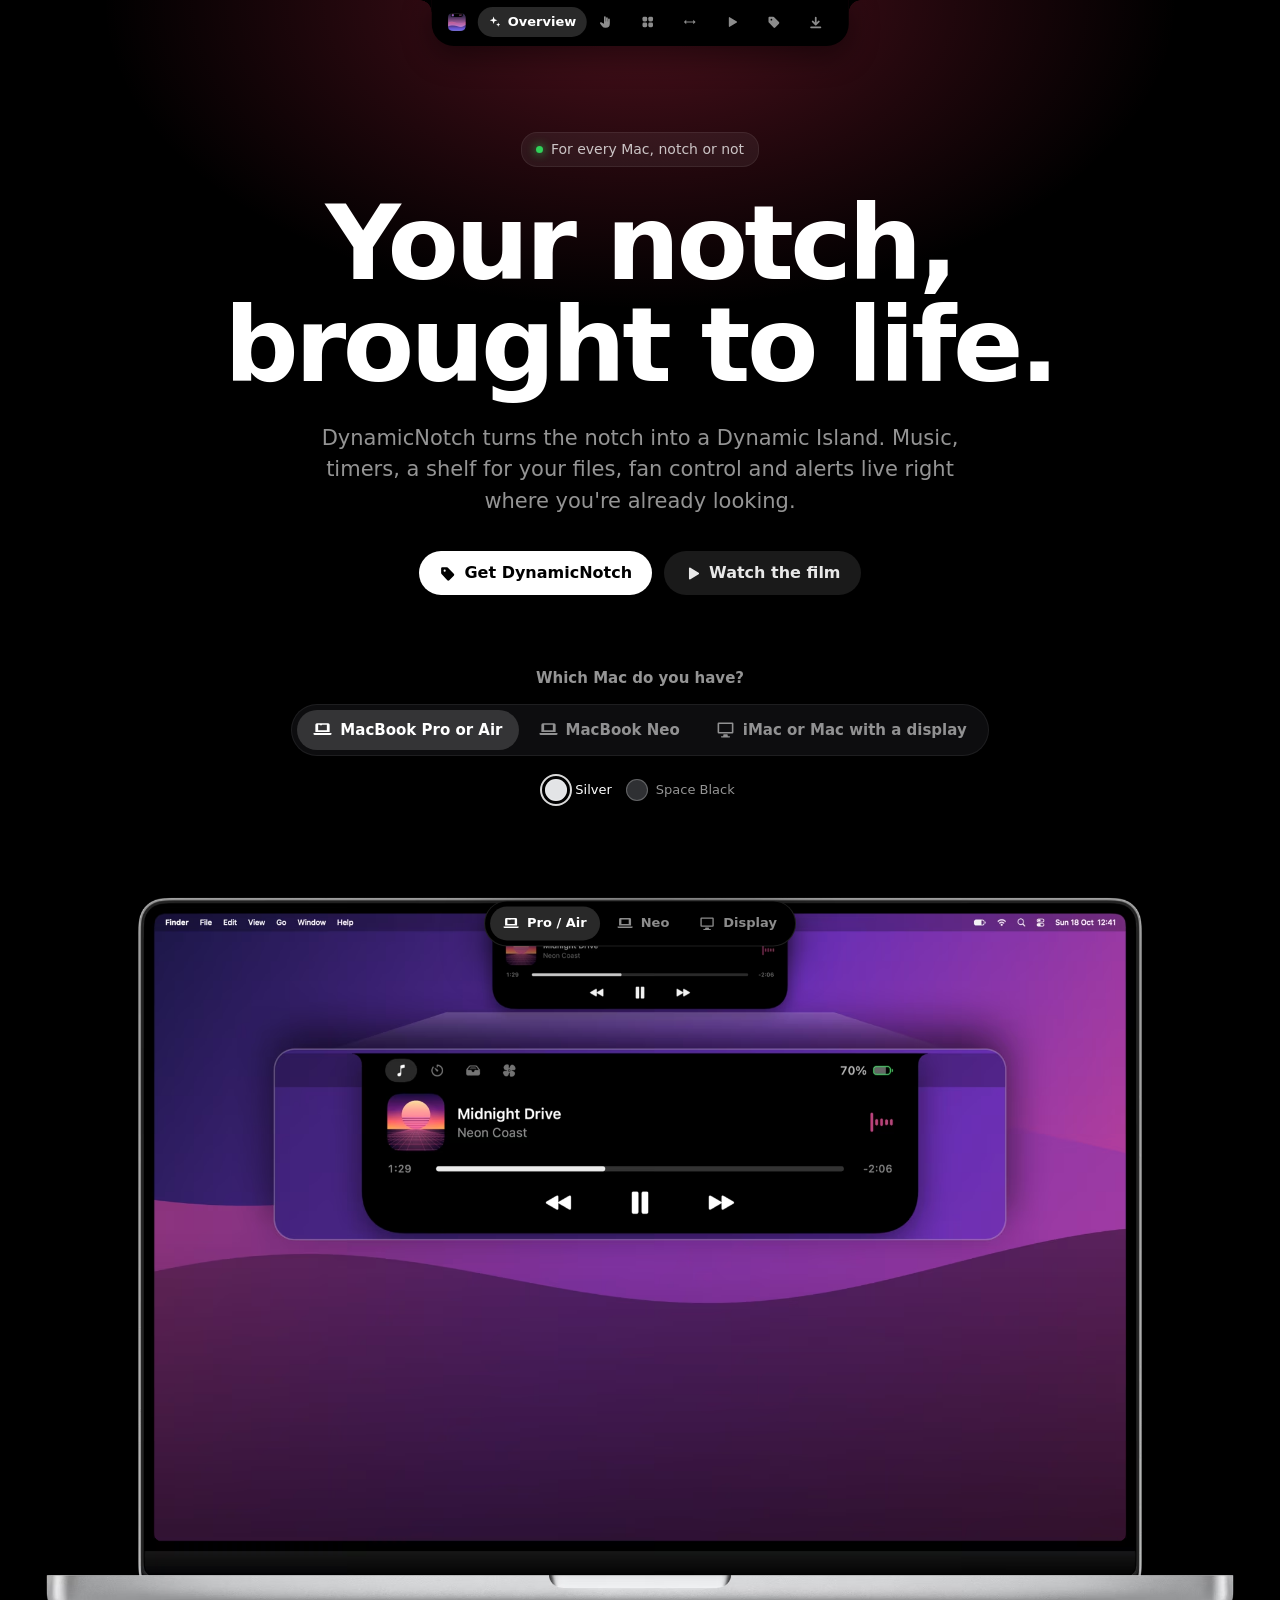
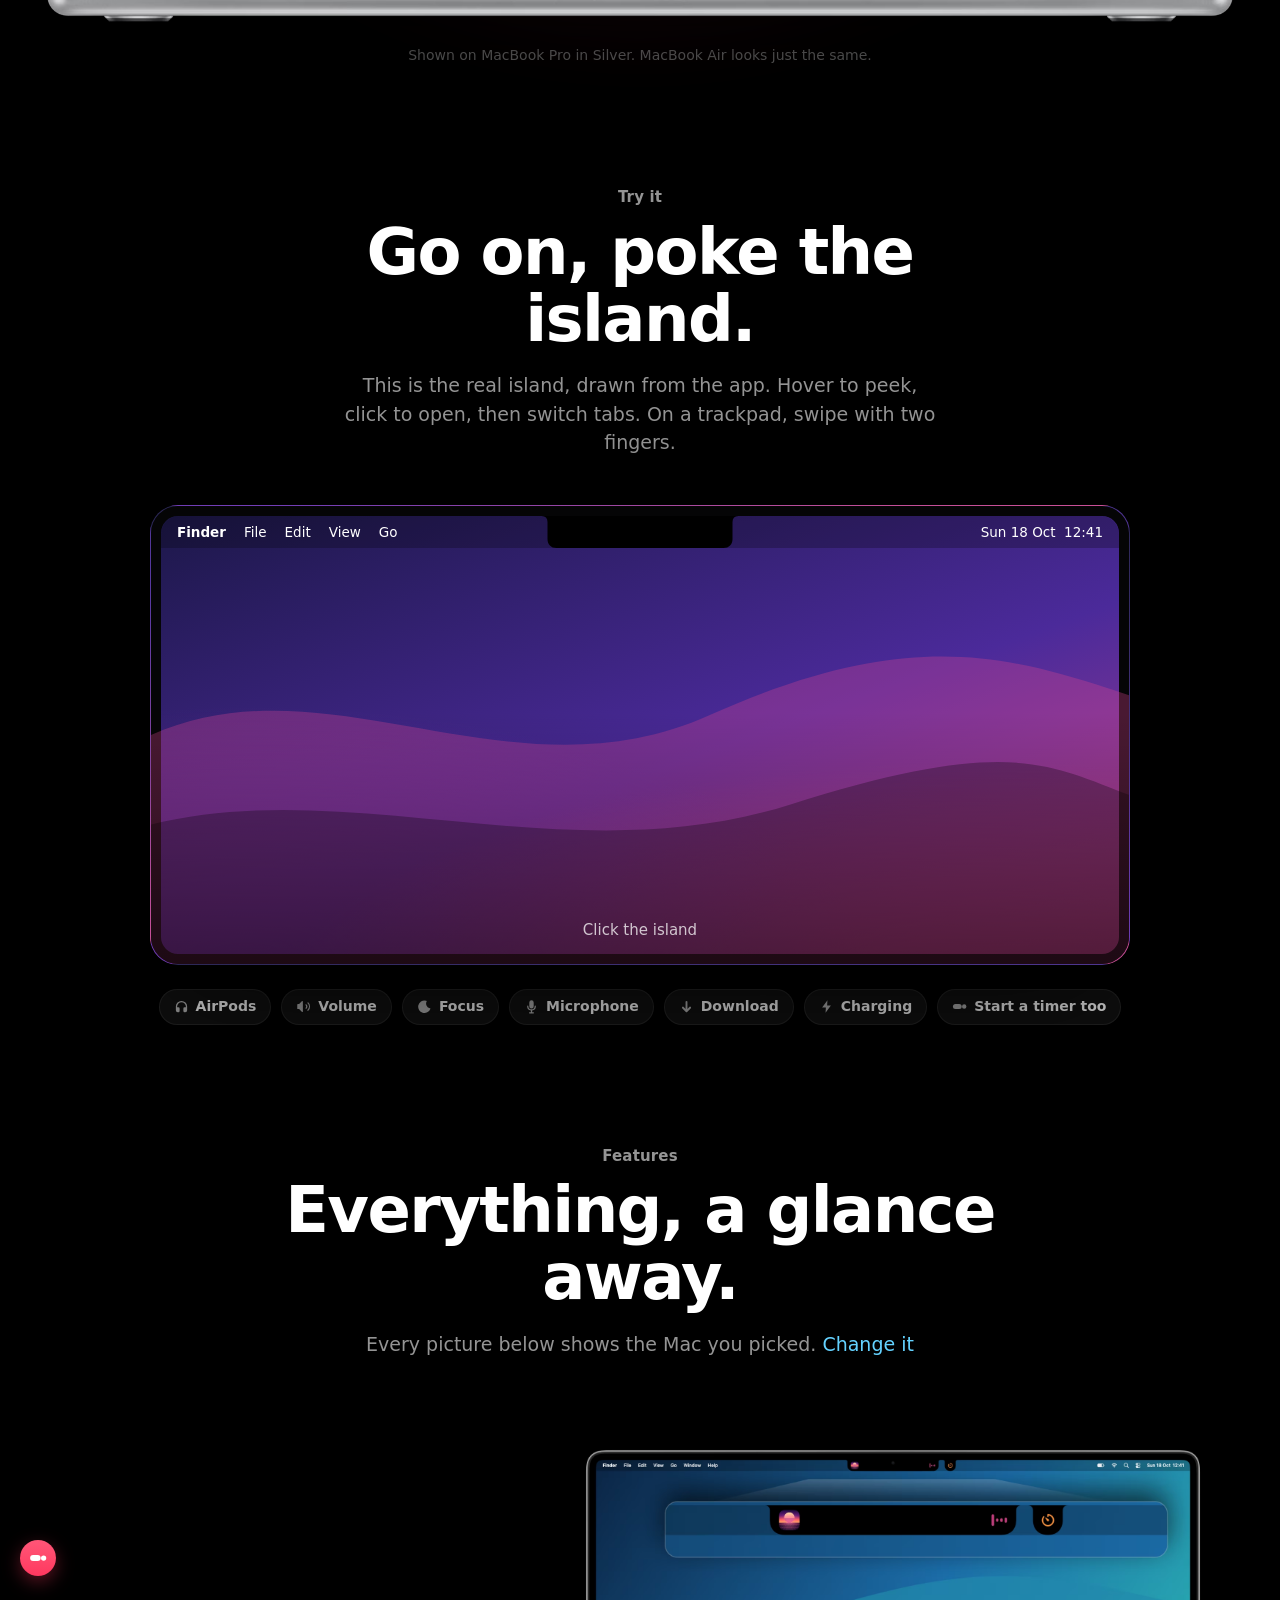
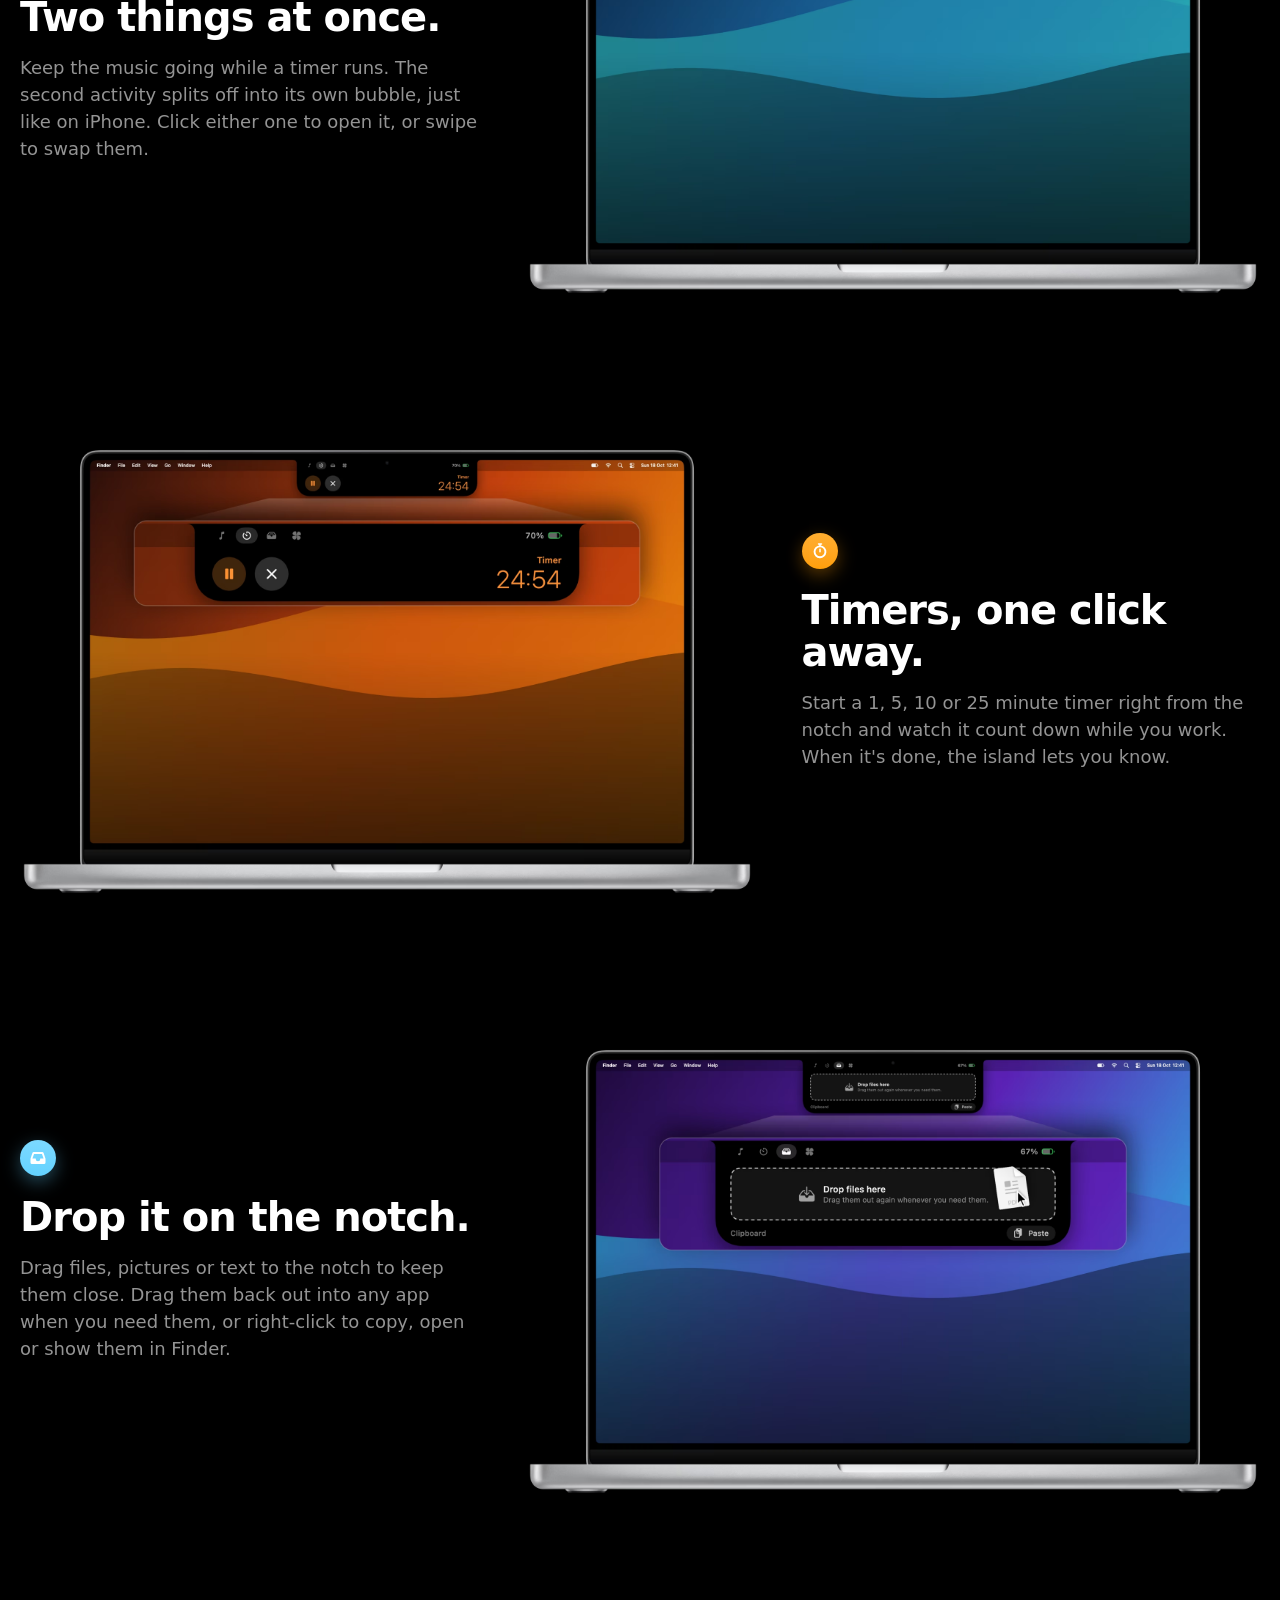
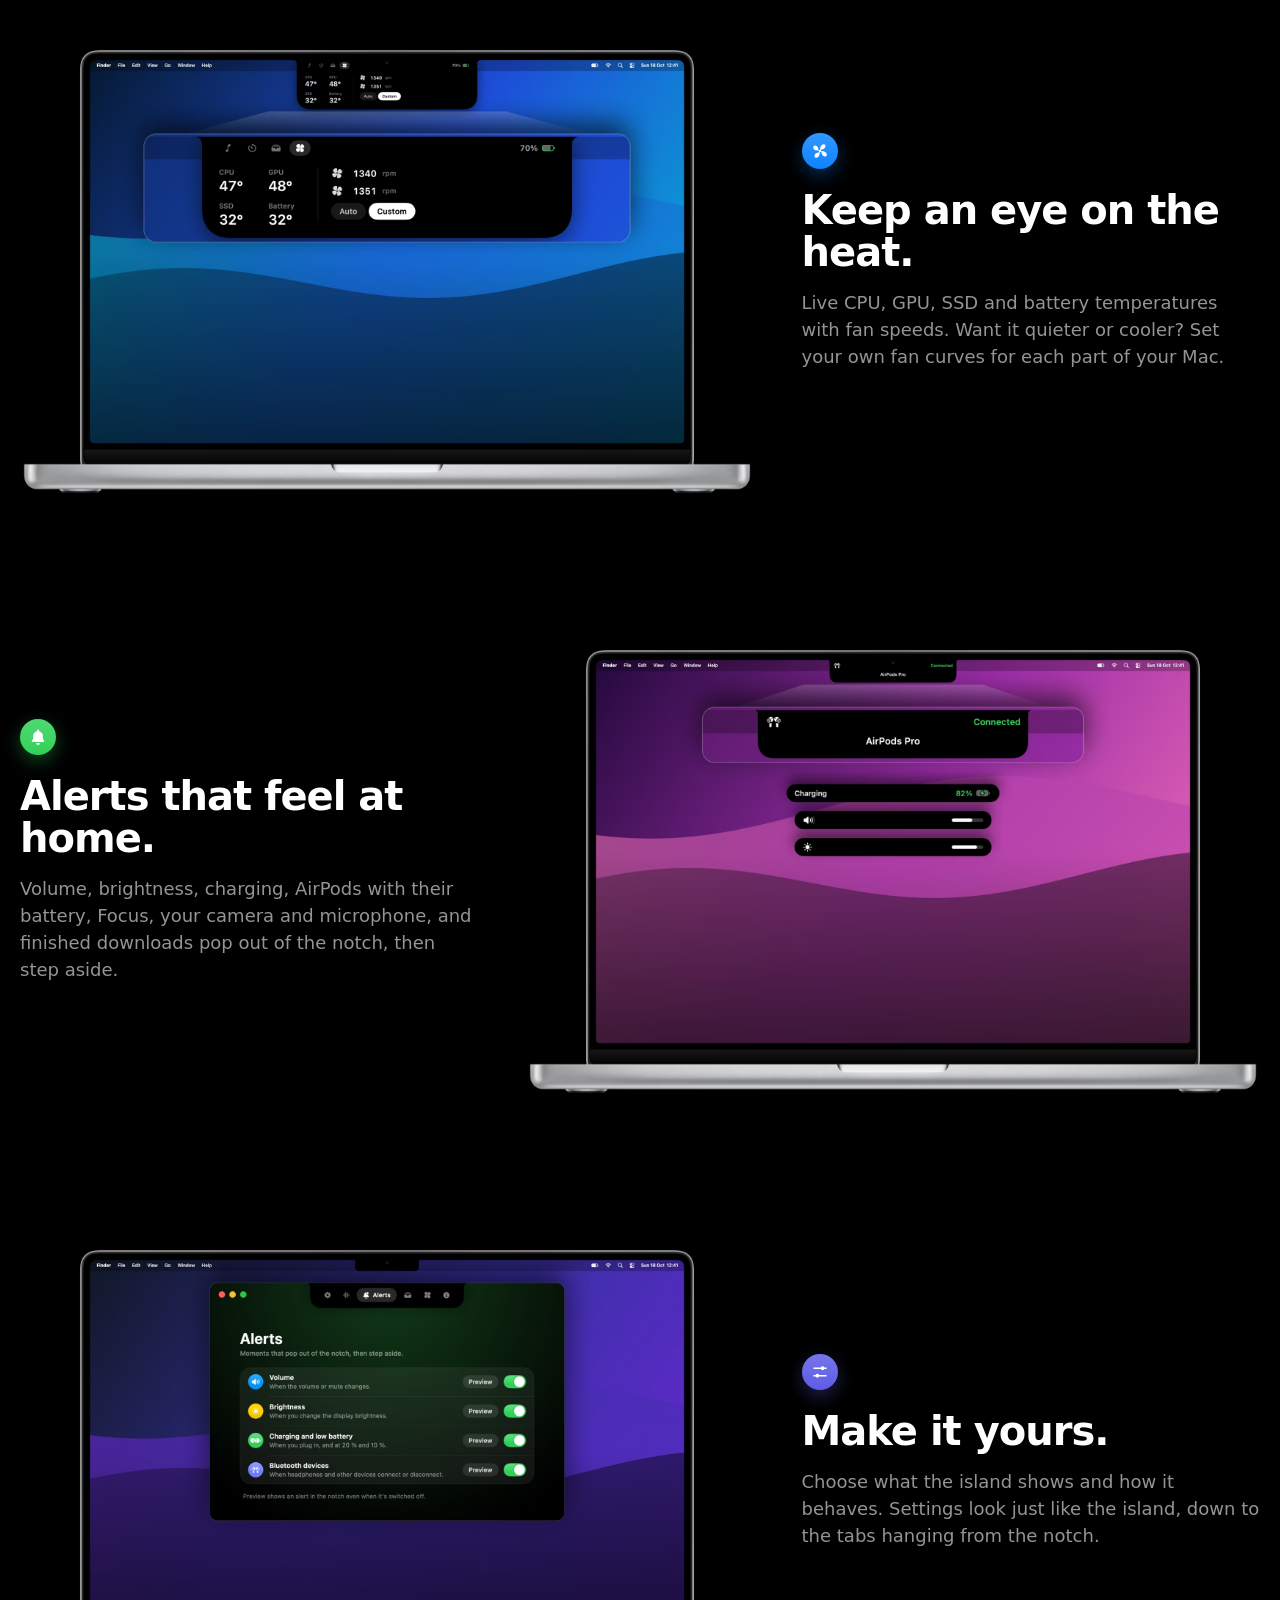
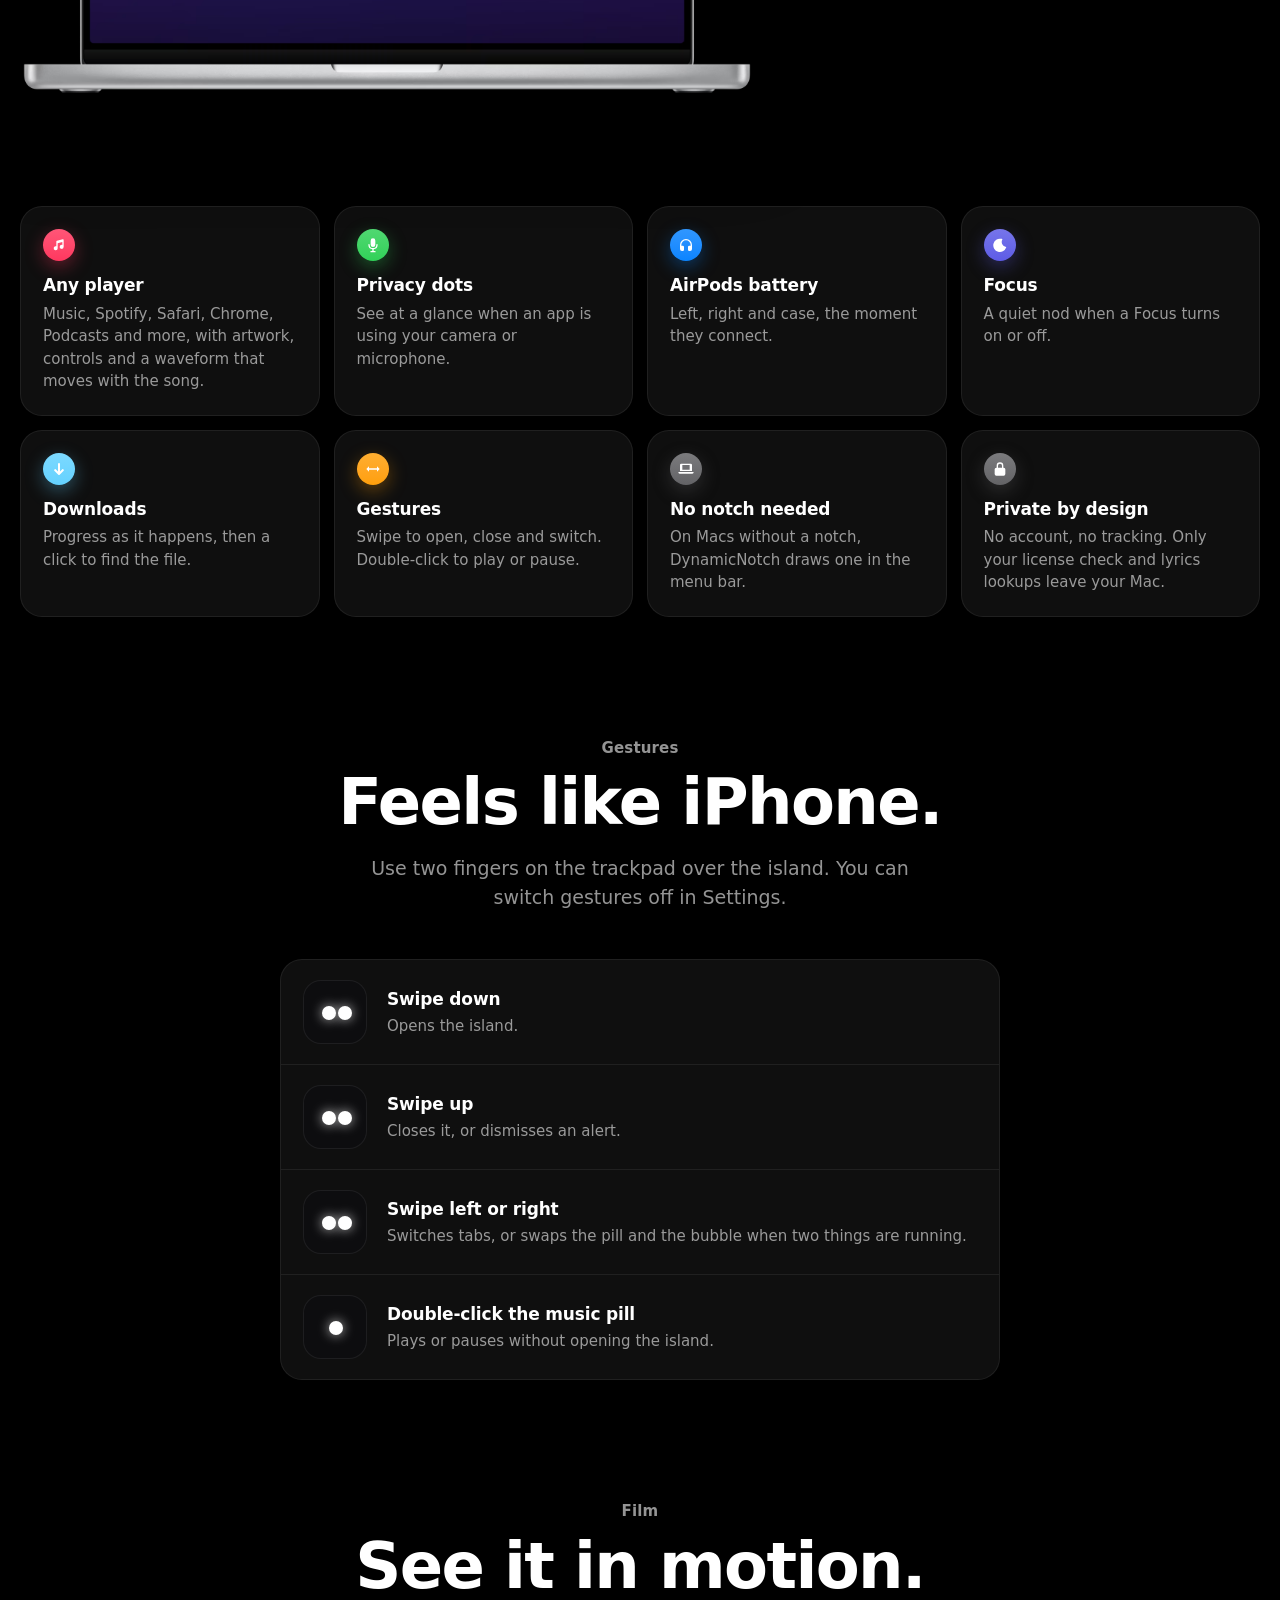
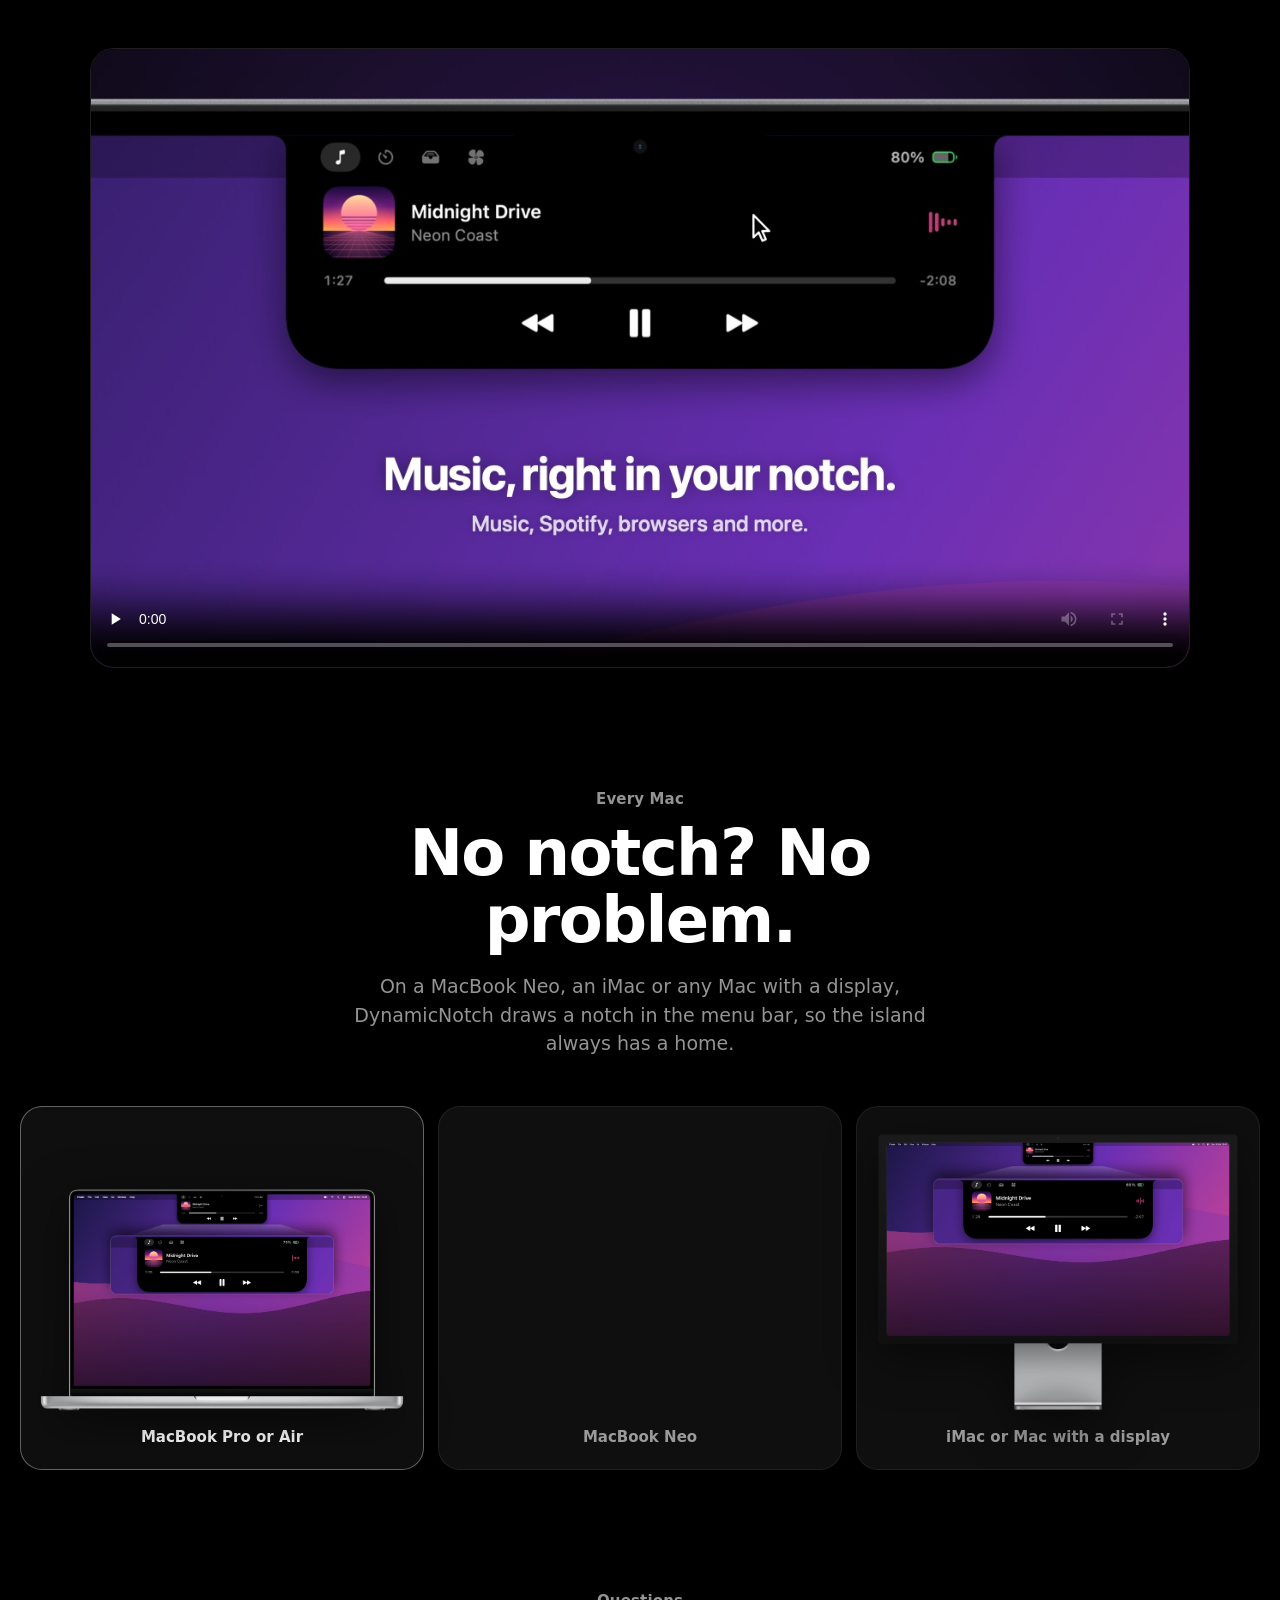
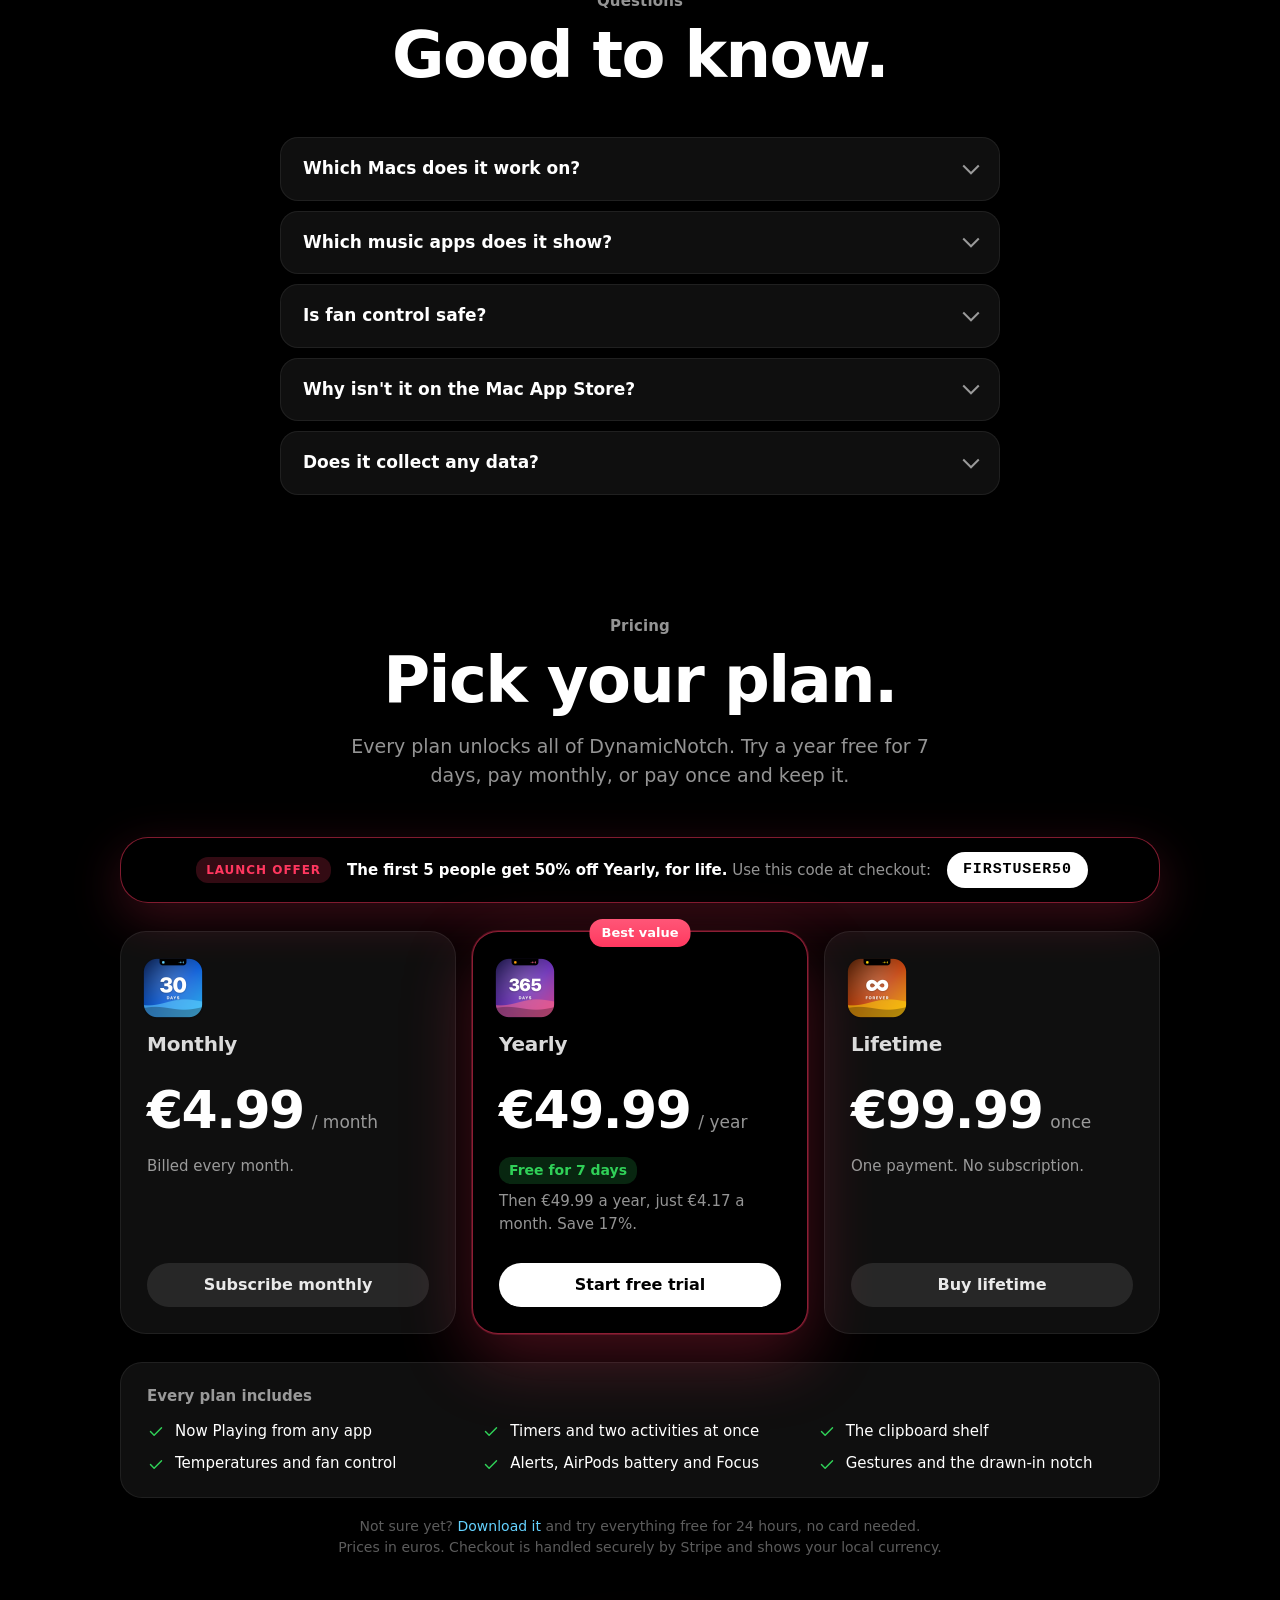
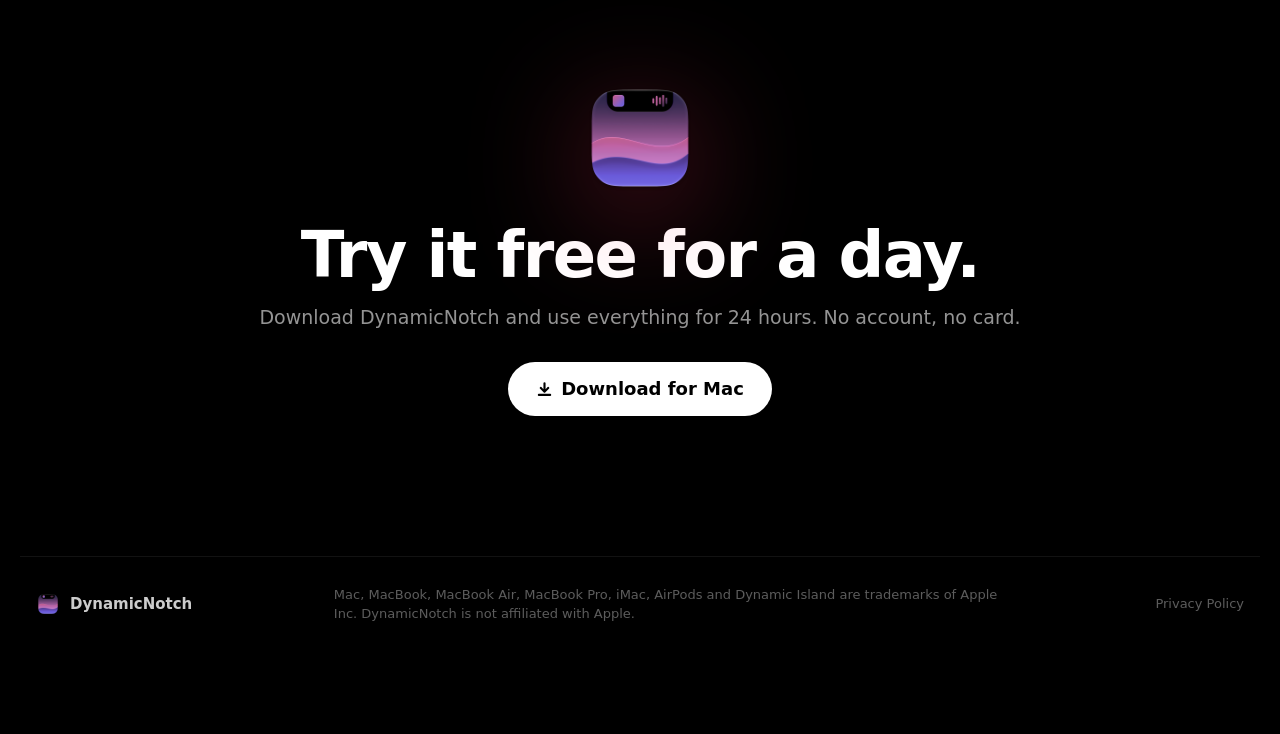
==== commit 8bdd8de8: "Add the privacy policy" ====
--- a/index.html
+++ b/index.html
@@ -317,6 +317,7 @@
   <footer>
     <div class="footer-brand"><img src="assets/icon.png" alt="" width="24" height="24"><span>DynamicNotch</span></div>
     <p>Mac, MacBook, MacBook Air, MacBook Pro, iMac, AirPods and Dynamic Island are trademarks of Apple Inc. DynamicNotch is not affiliated with Apple.</p>
+    <p><a href="privacy.html">Privacy Policy</a></p>
   </footer>
 
   <!-- Which Mac, once the picker has scrolled away. -->
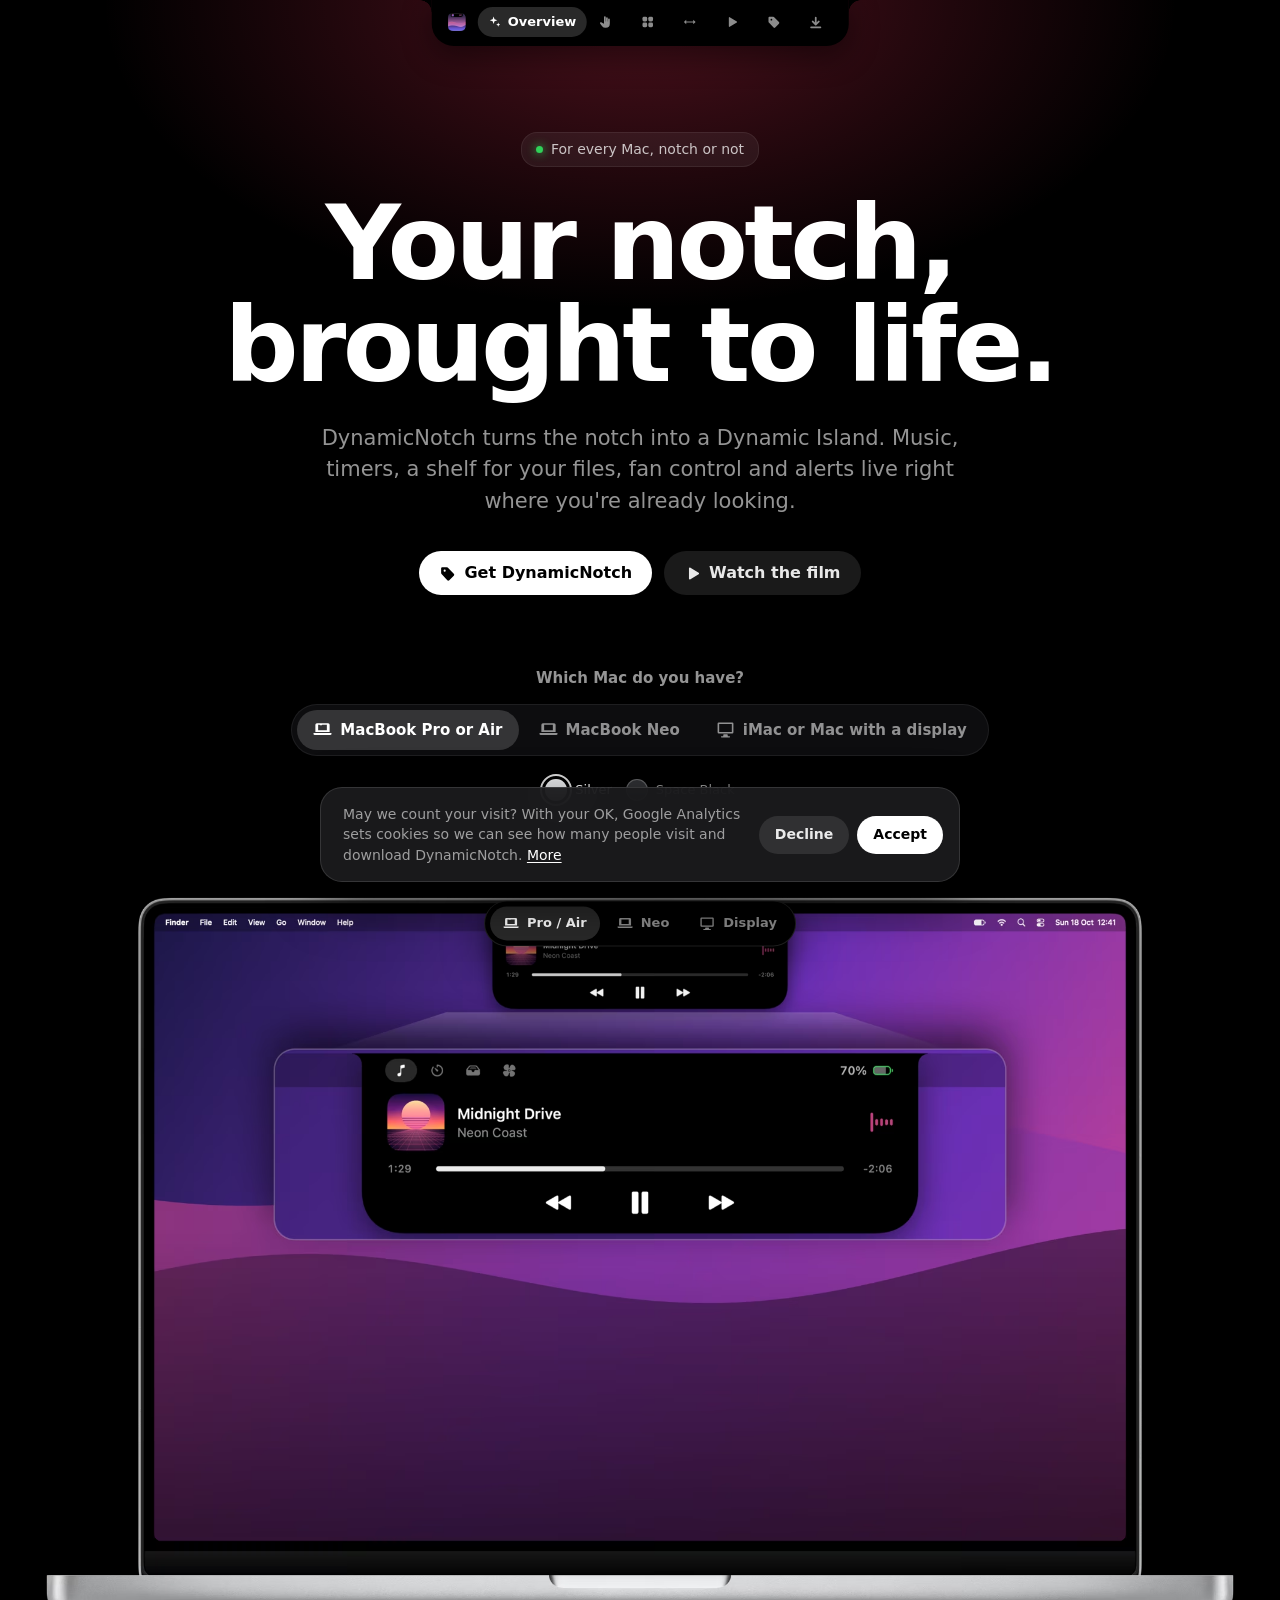
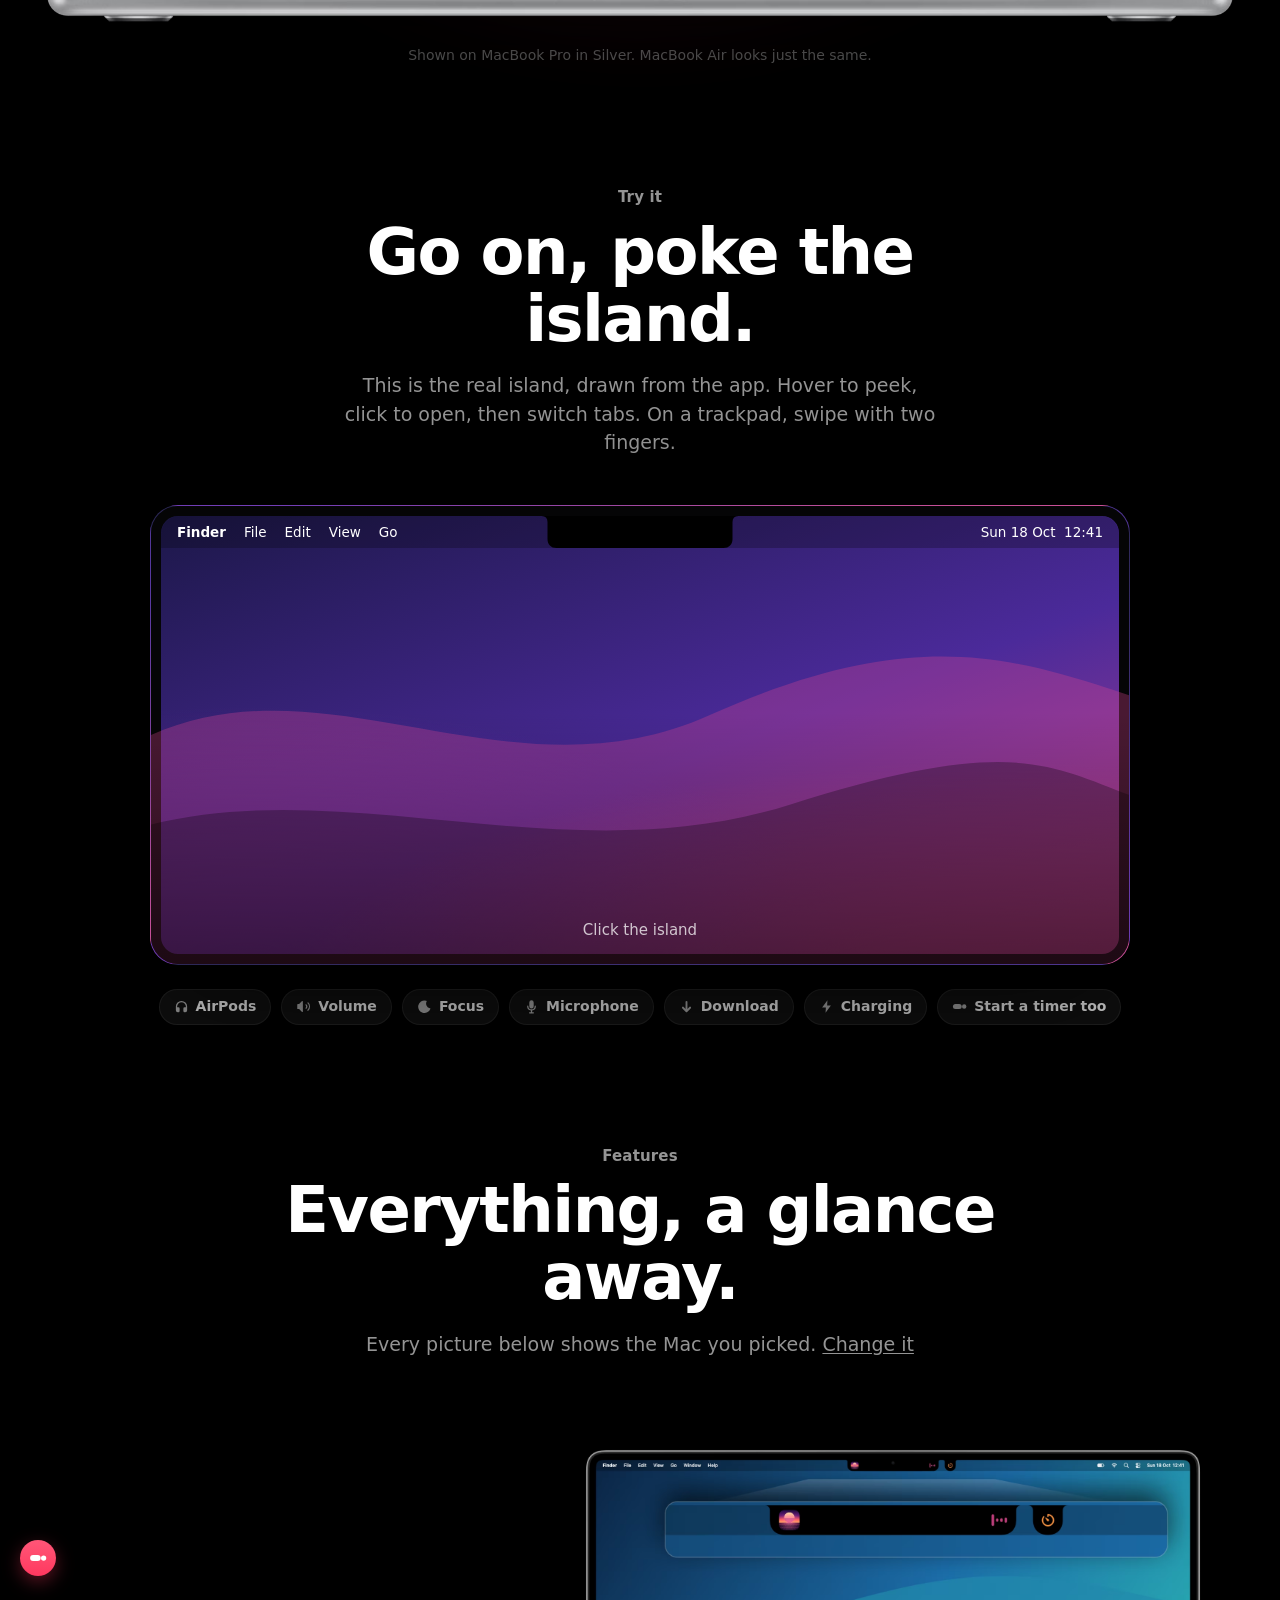
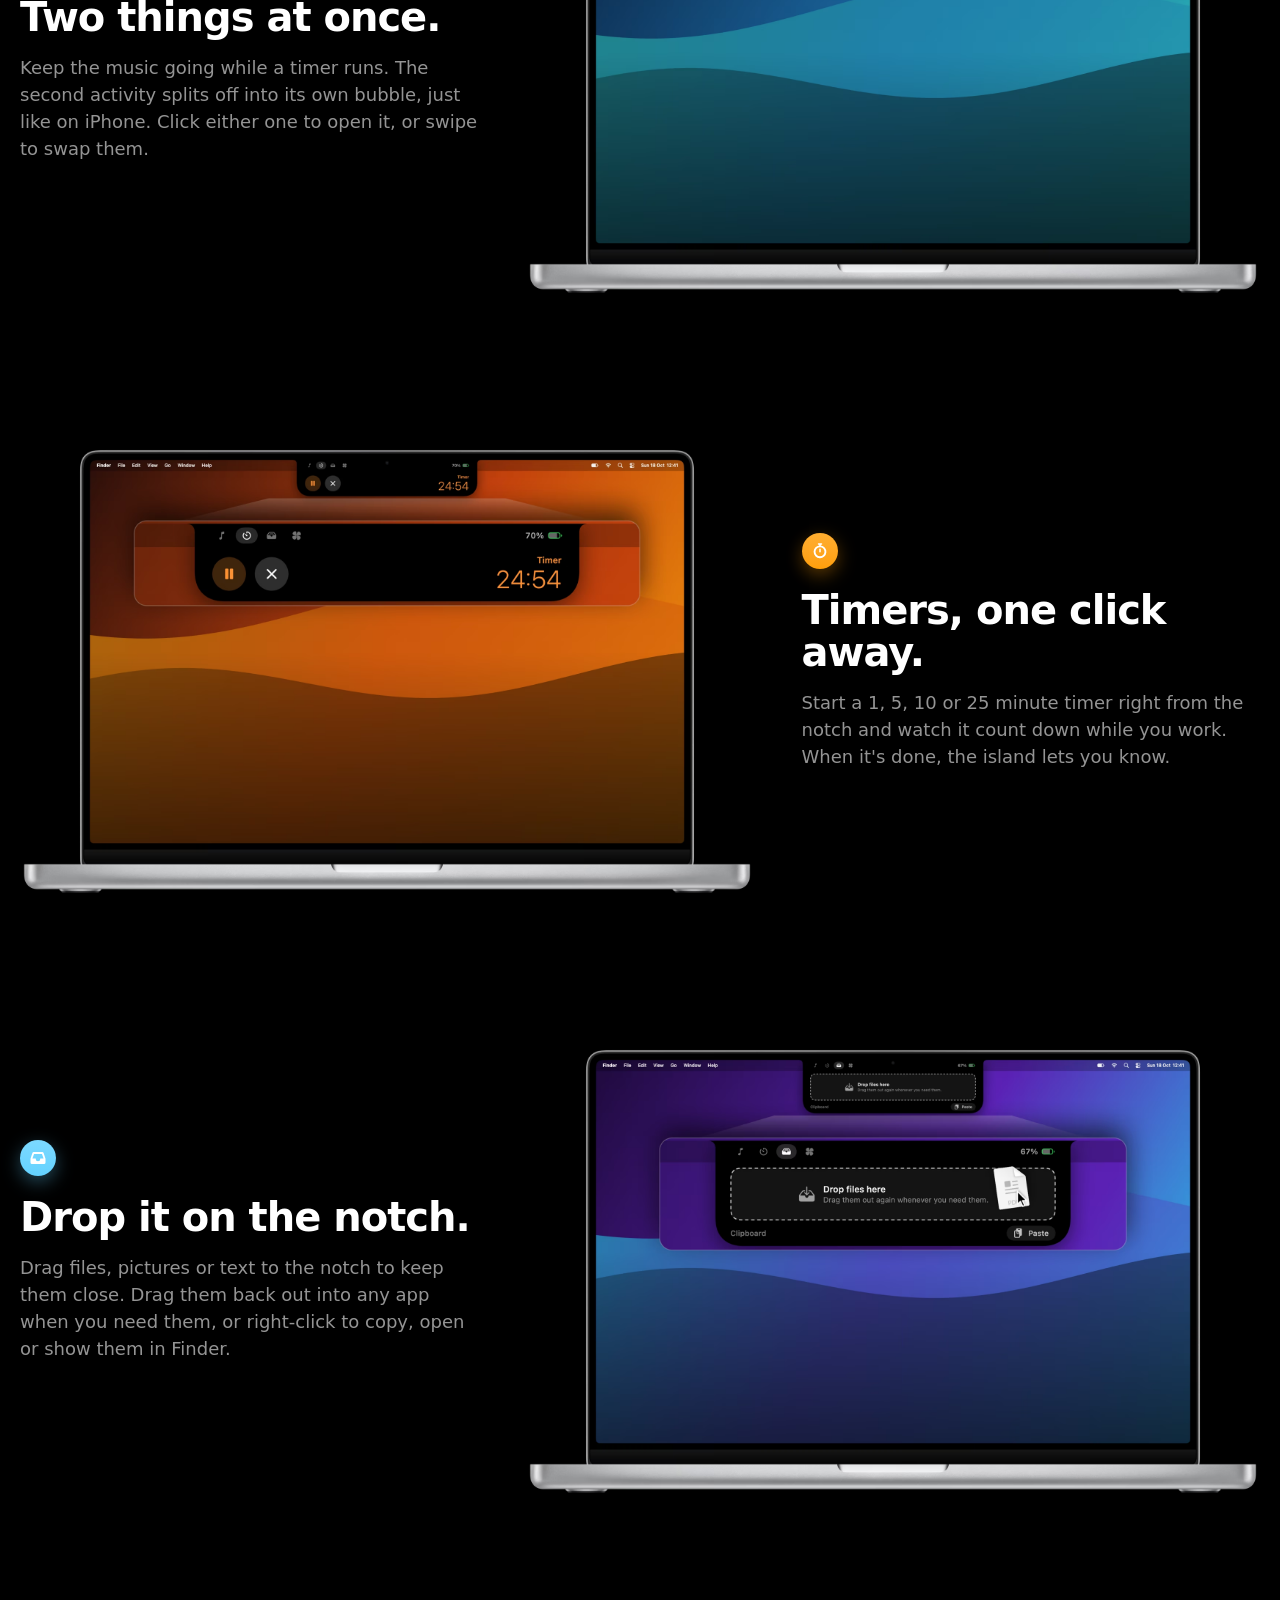
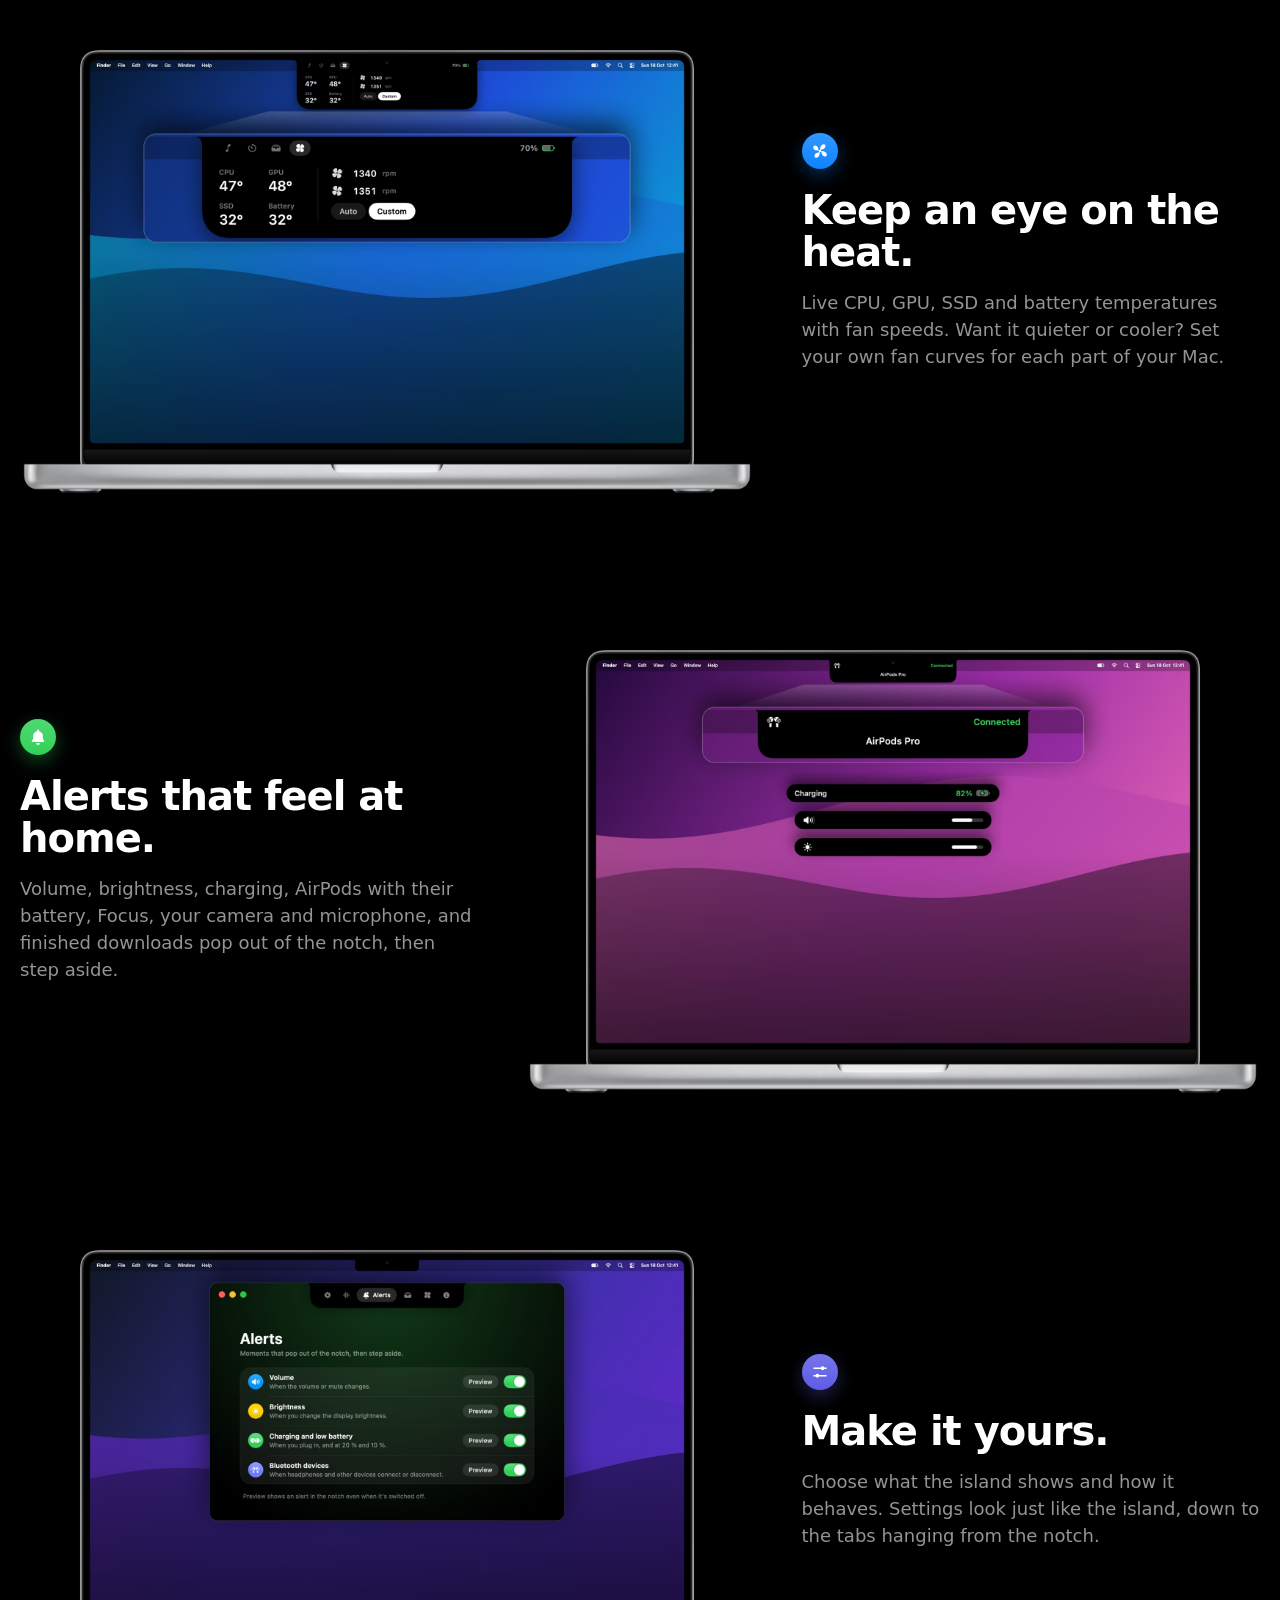
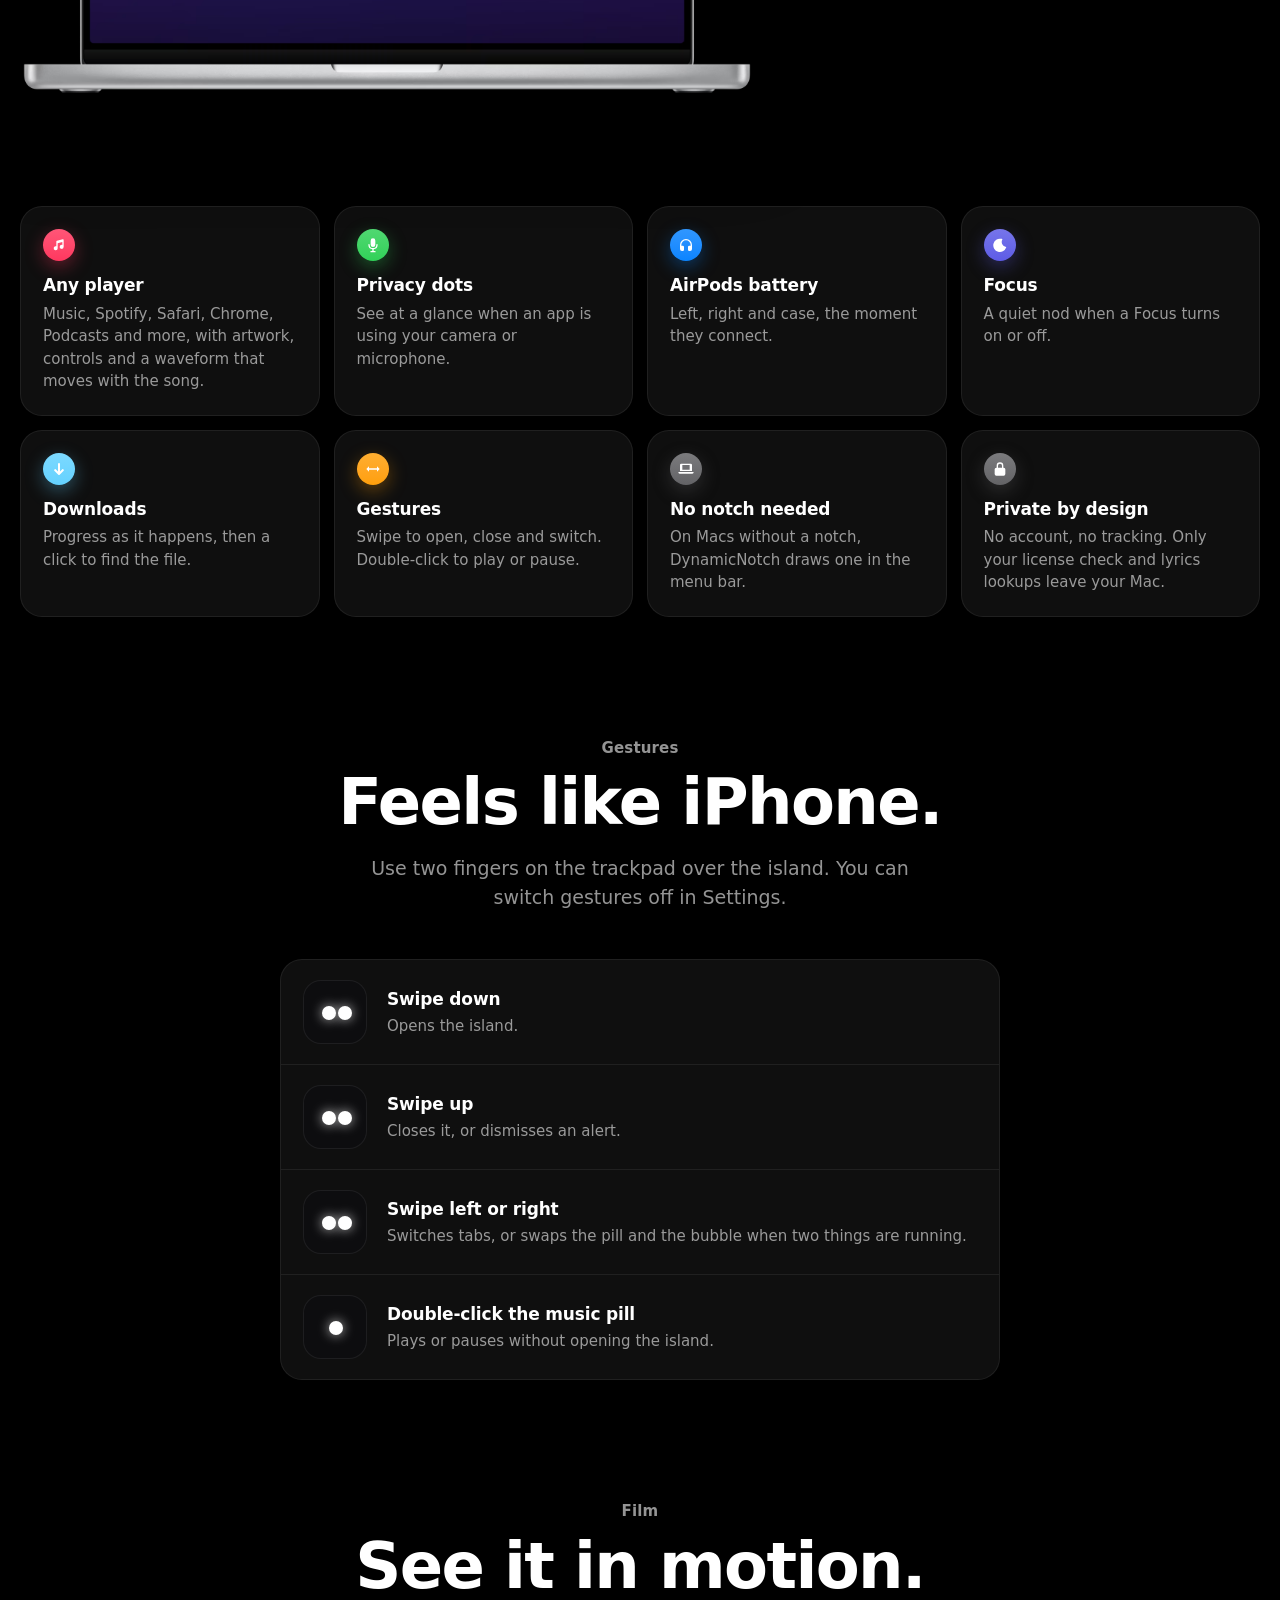
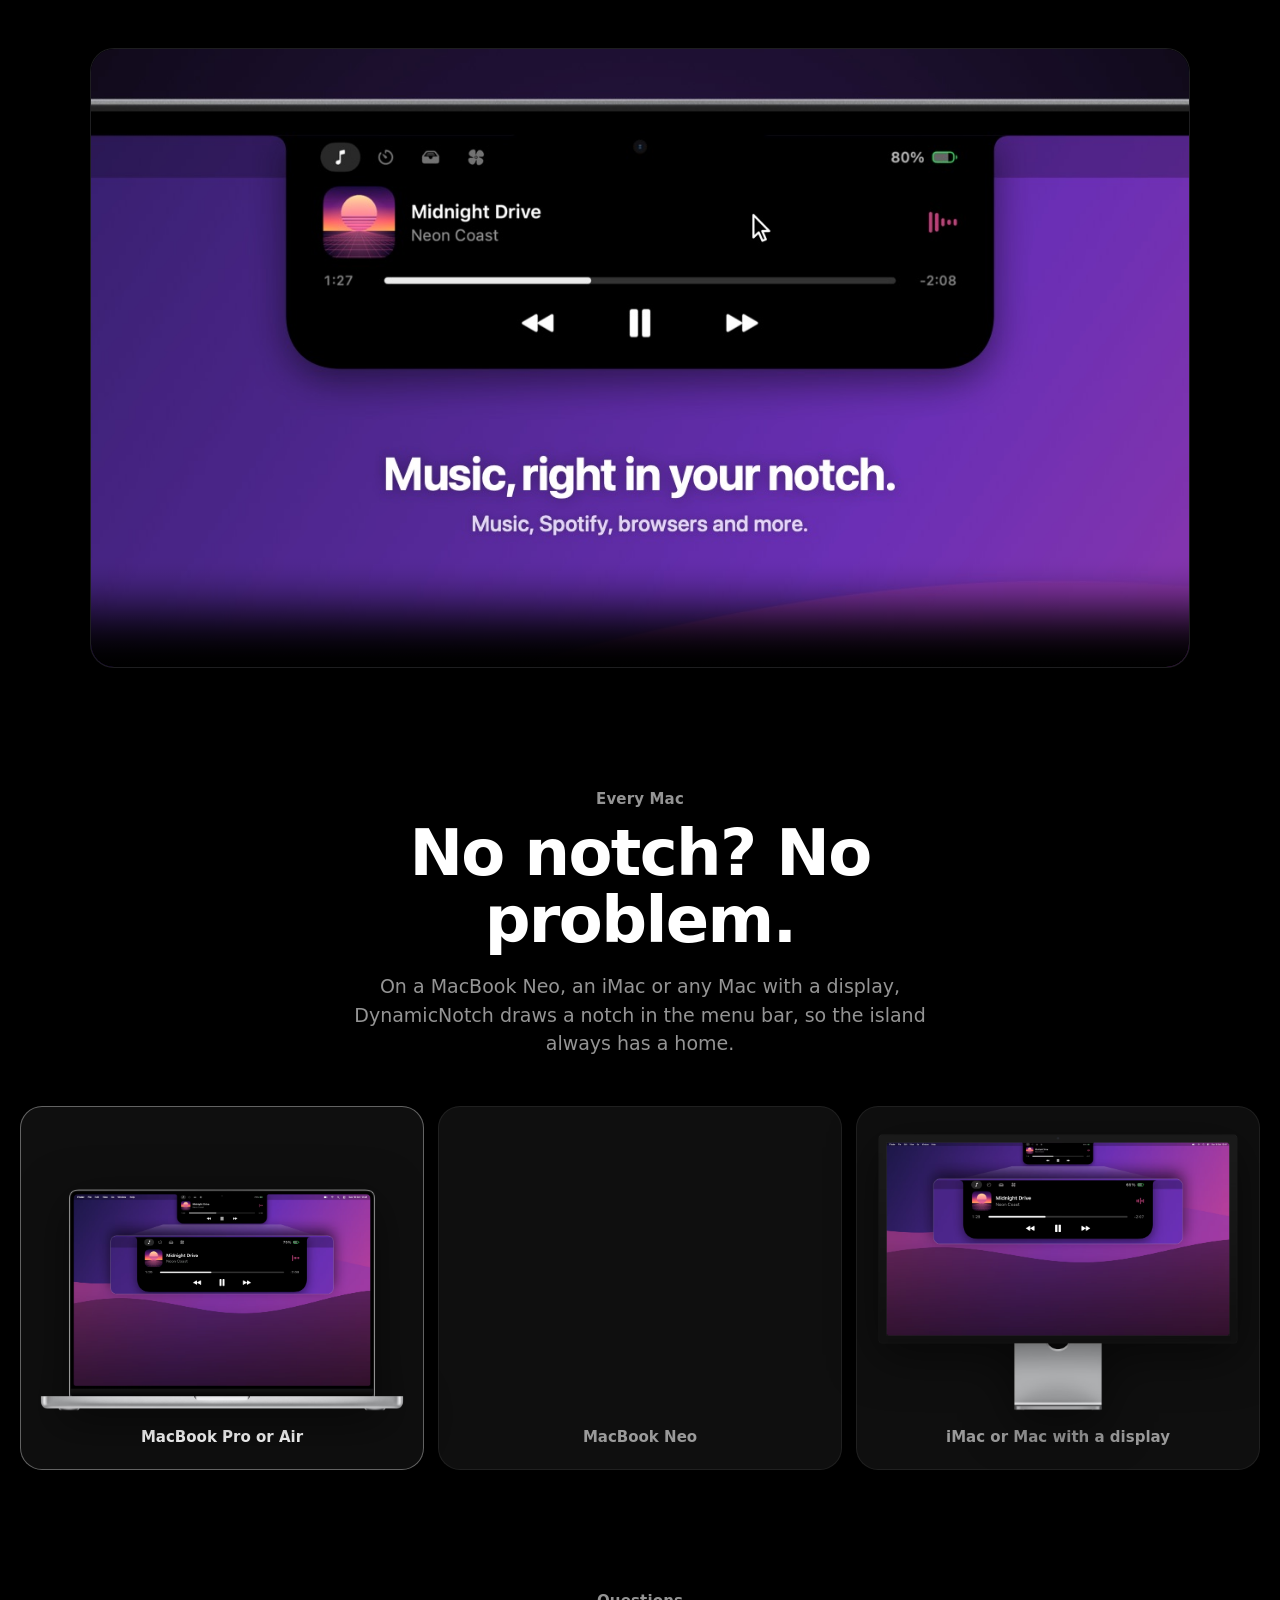
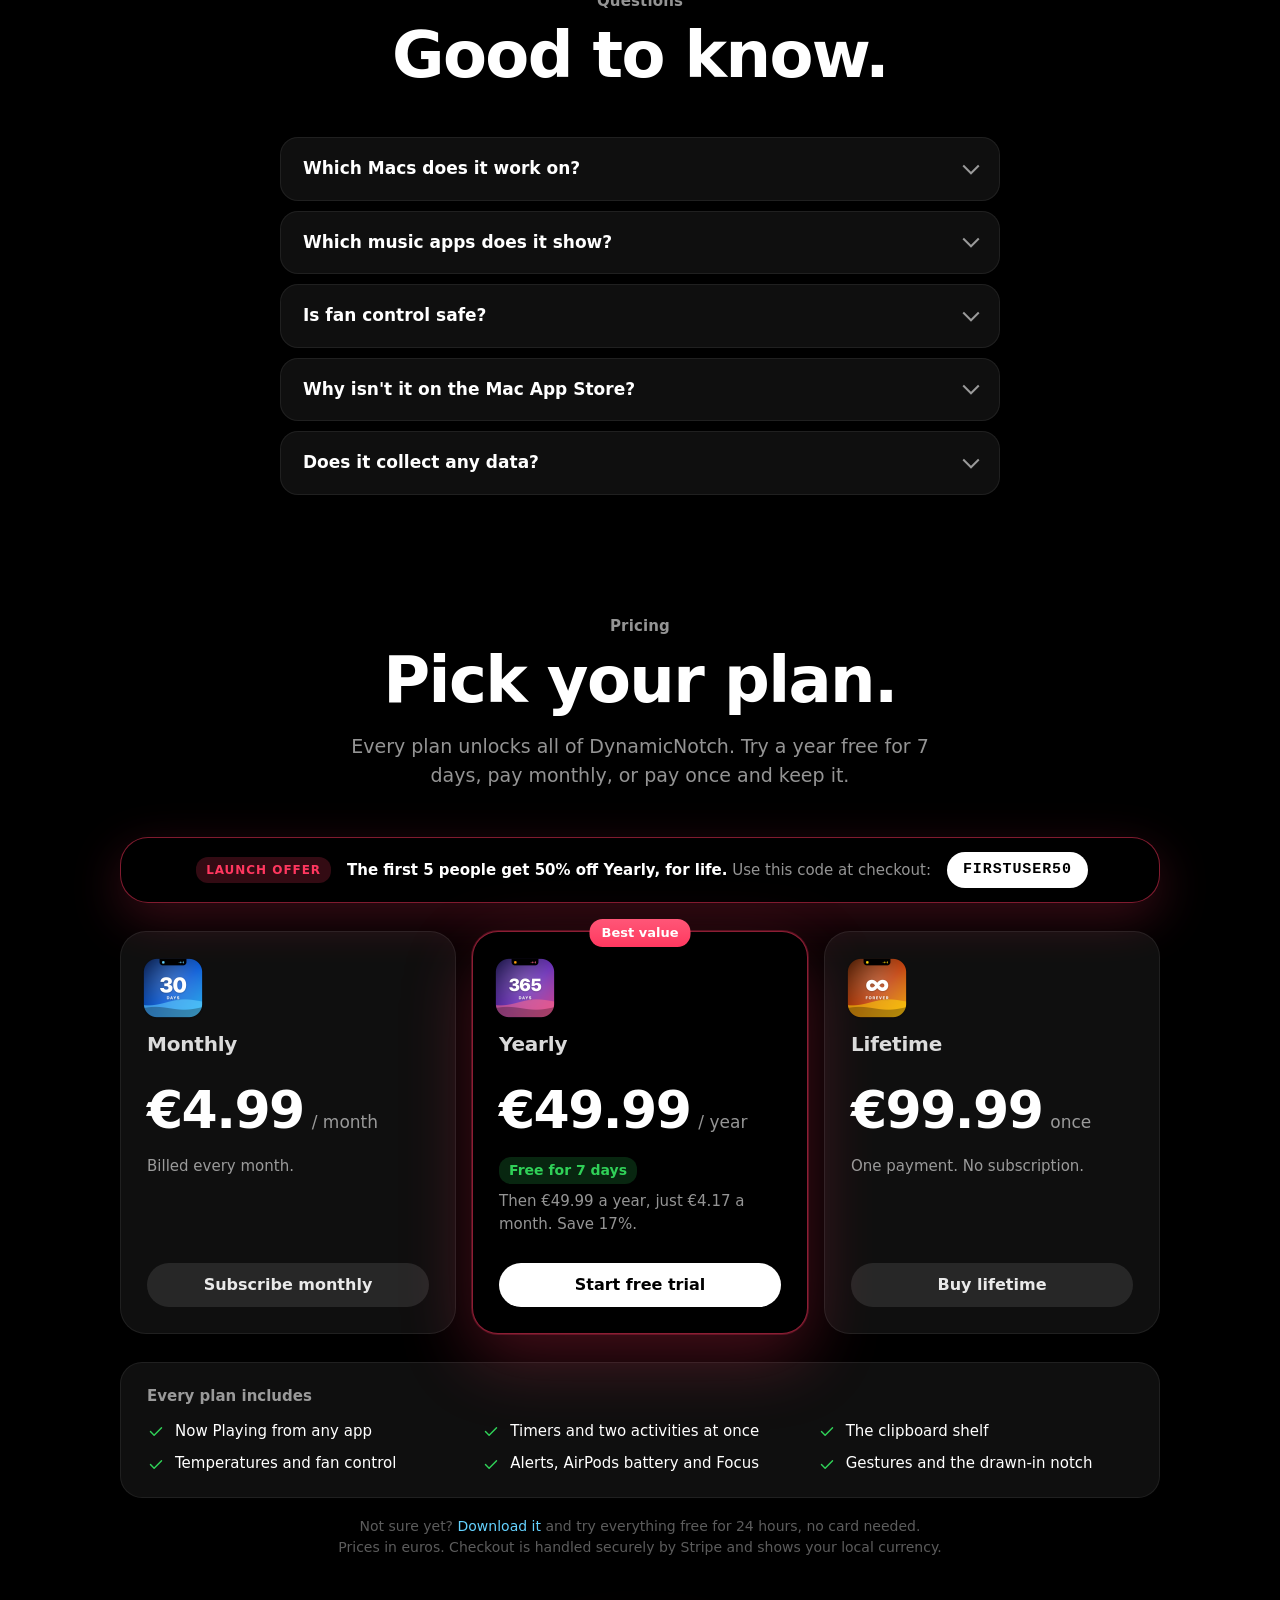
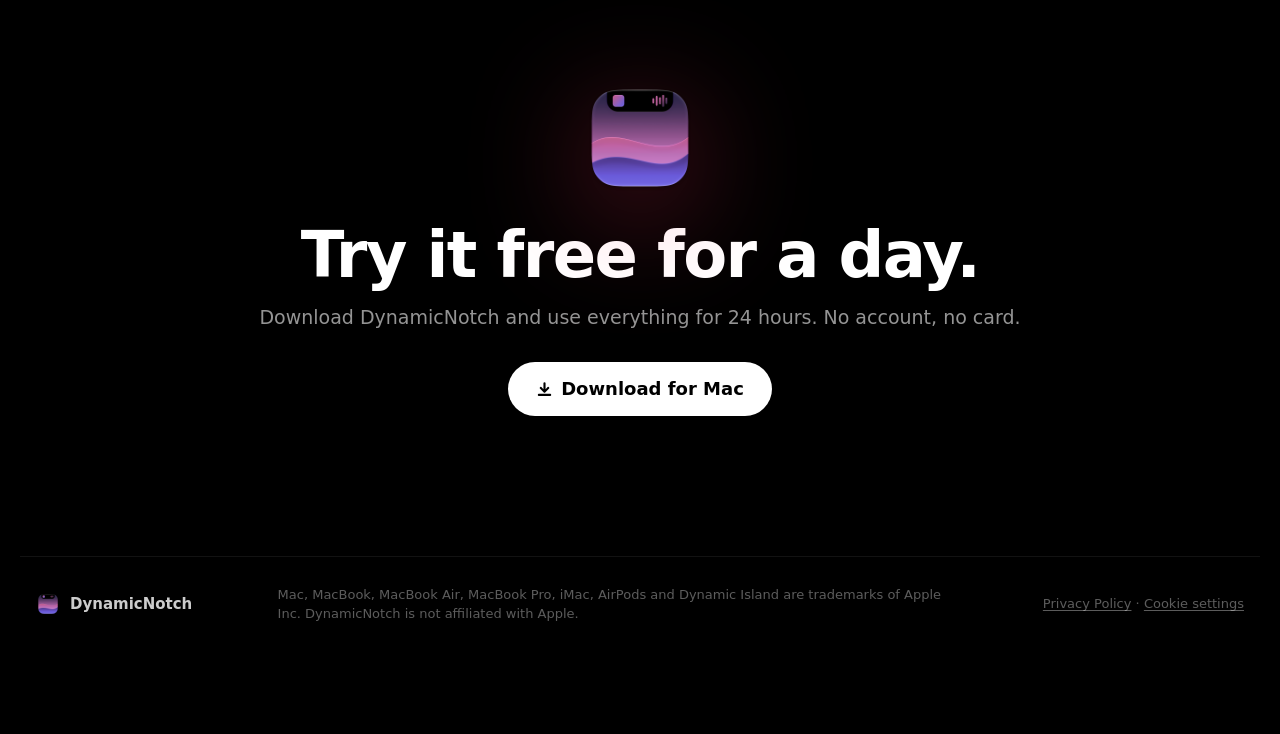
==== commit 17f5204c: "Google Analytics, with a consent banner" ====
--- a/index.html
+++ b/index.html
@@ -1,6 +1,26 @@
 <!doctype html>
 <html lang="en">
 <head>
+  <!-- Google Analytics counts visits only once a visitor agrees: Consent Mode starts denied unless they
+       accepted before, and analytics.js asks with a banner. -->
+  <script>
+    window.dataLayer = window.dataLayer || [];
+    function gtag(){dataLayer.push(arguments);}
+    gtag('consent', 'default', {
+      ad_storage: 'denied', ad_user_data: 'denied', ad_personalization: 'denied',
+      analytics_storage: (() => { try { return localStorage.getItem('dn-analytics') === 'granted' ? 'granted' : 'denied'; } catch { return 'denied'; } })(),
+    });
+  </script>
+  <!-- Google tag (gtag.js) -->
+  <script async src="https://www.googletagmanager.com/gtag/js?id=G-L0THVVBFBY"></script>
+  <script>
+    window.dataLayer = window.dataLayer || [];
+    function gtag(){dataLayer.push(arguments);}
+    gtag('js', new Date());
+
+    gtag('config', 'G-L0THVVBFBY');
+  </script>
+  <script src="analytics.js" defer></script>
   <meta charset="utf-8">
   <meta name="viewport" content="width=device-width, initial-scale=1, viewport-fit=cover">
   <title>DynamicNotch</title>
--- a/styles.css
+++ b/styles.css
@@ -666,6 +666,36 @@
 .segmented.small button { height: 34px; padding: 0 13px; font-size: 13px; }
 .segmented.small button svg { font-size: 16px; }
 
+/* ---------- Asking about cookies (analytics.js) ---------- */
+
+.consent {
+  position: fixed;
+  left: 50%;
+  bottom: calc(18px + env(safe-area-inset-bottom, 0px));
+  z-index: 60;
+  display: flex;
+  align-items: center;
+  gap: 18px;
+  width: min(640px, calc(100% - 32px));
+  padding: 16px 16px 16px 22px;
+  border-radius: var(--radius);
+  background: rgba(28, 28, 30, 0.92);
+  border: 1px solid rgba(255, 255, 255, 0.12);
+  box-shadow: 0 20px 50px rgba(0, 0, 0, 0.6);
+  -webkit-backdrop-filter: blur(24px);
+  backdrop-filter: blur(24px);
+  transform: translateX(-50%);
+  animation: consent-in 0.6s var(--spring);
+}
+@keyframes consent-in { from { transform: translate(-50%, 150%); } }
+@media (prefers-reduced-motion: reduce) { .consent { animation: none; } }
+.consent p { margin: 0; font-size: 14px; line-height: 1.45; color: var(--muted); }
+.consent a { color: var(--text); text-decoration: underline; text-underline-offset: 2px; }
+.consent-buttons { display: flex; gap: 8px; flex: none; }
+.consent .button { height: 38px; padding: 0 16px; font-size: 14px; }
+button.link { font-size: inherit; color: inherit; text-decoration: underline; text-underline-offset: 2px; }
+footer a { text-decoration: underline; text-underline-offset: 2px; }
+
 /* ---------- Narrow screens ---------- */
 
 @media (max-width: 960px) {
@@ -692,6 +722,8 @@
   .hide-sm { display: none; }
   .every-grid { grid-template-columns: 1fr; }
   footer { padding-block-end: 100px; }
+  .consent { flex-direction: column; align-items: stretch; gap: 12px; padding: 16px; }
+  .consent-buttons .button { flex: 1; justify-content: center; }
 }
 
 @media (max-width: 460px) {
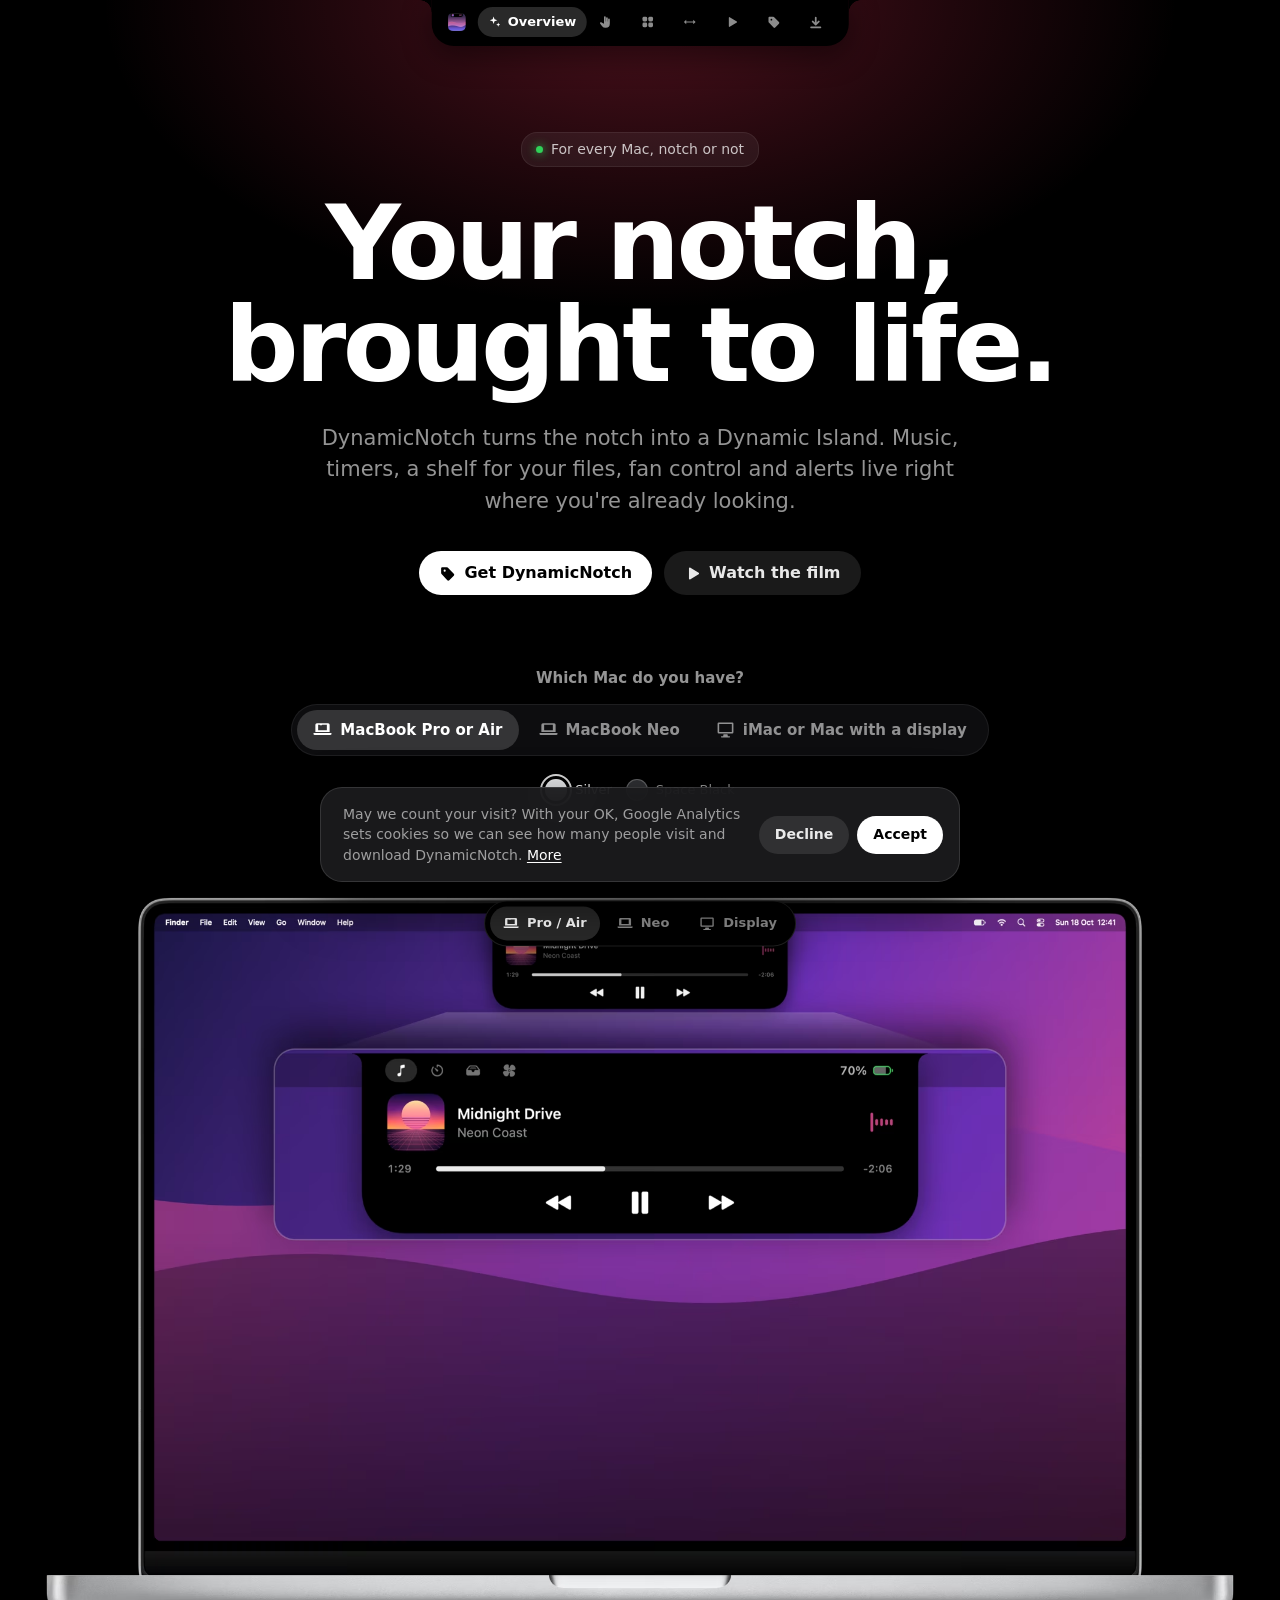
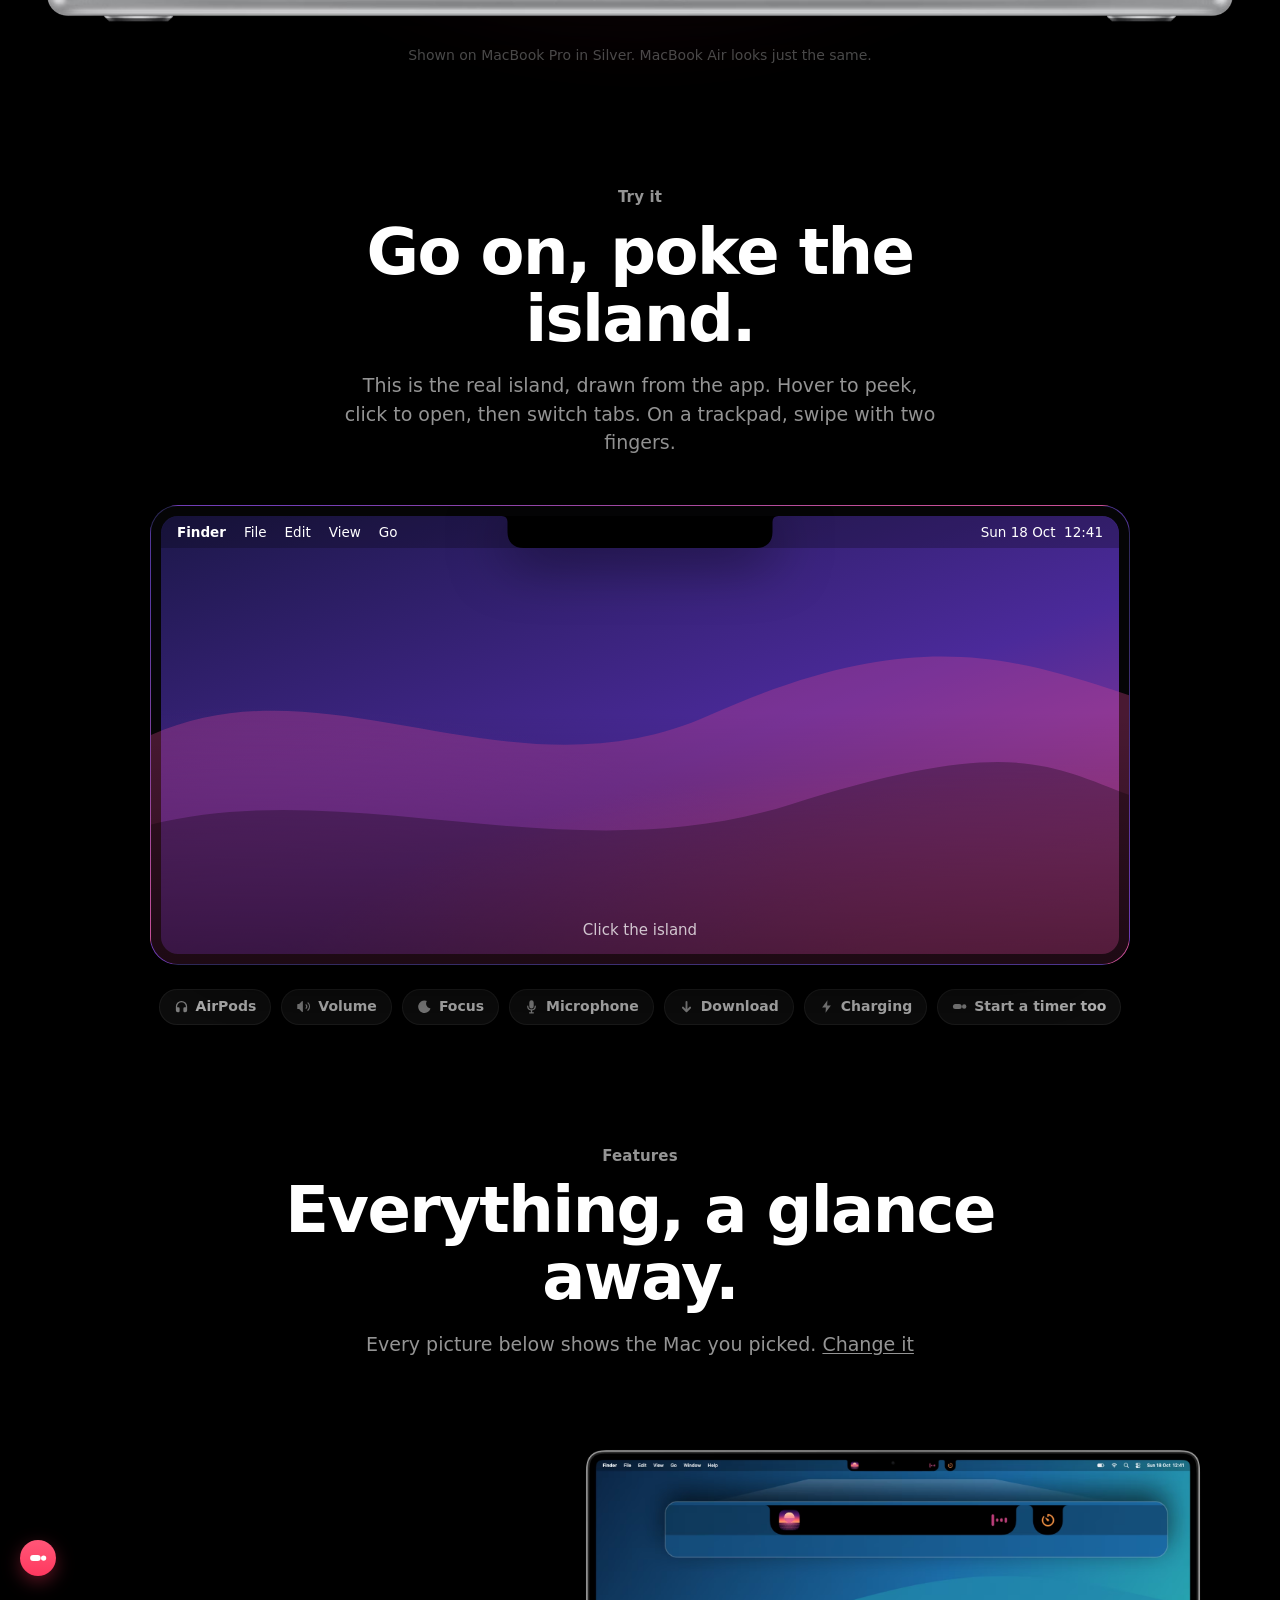
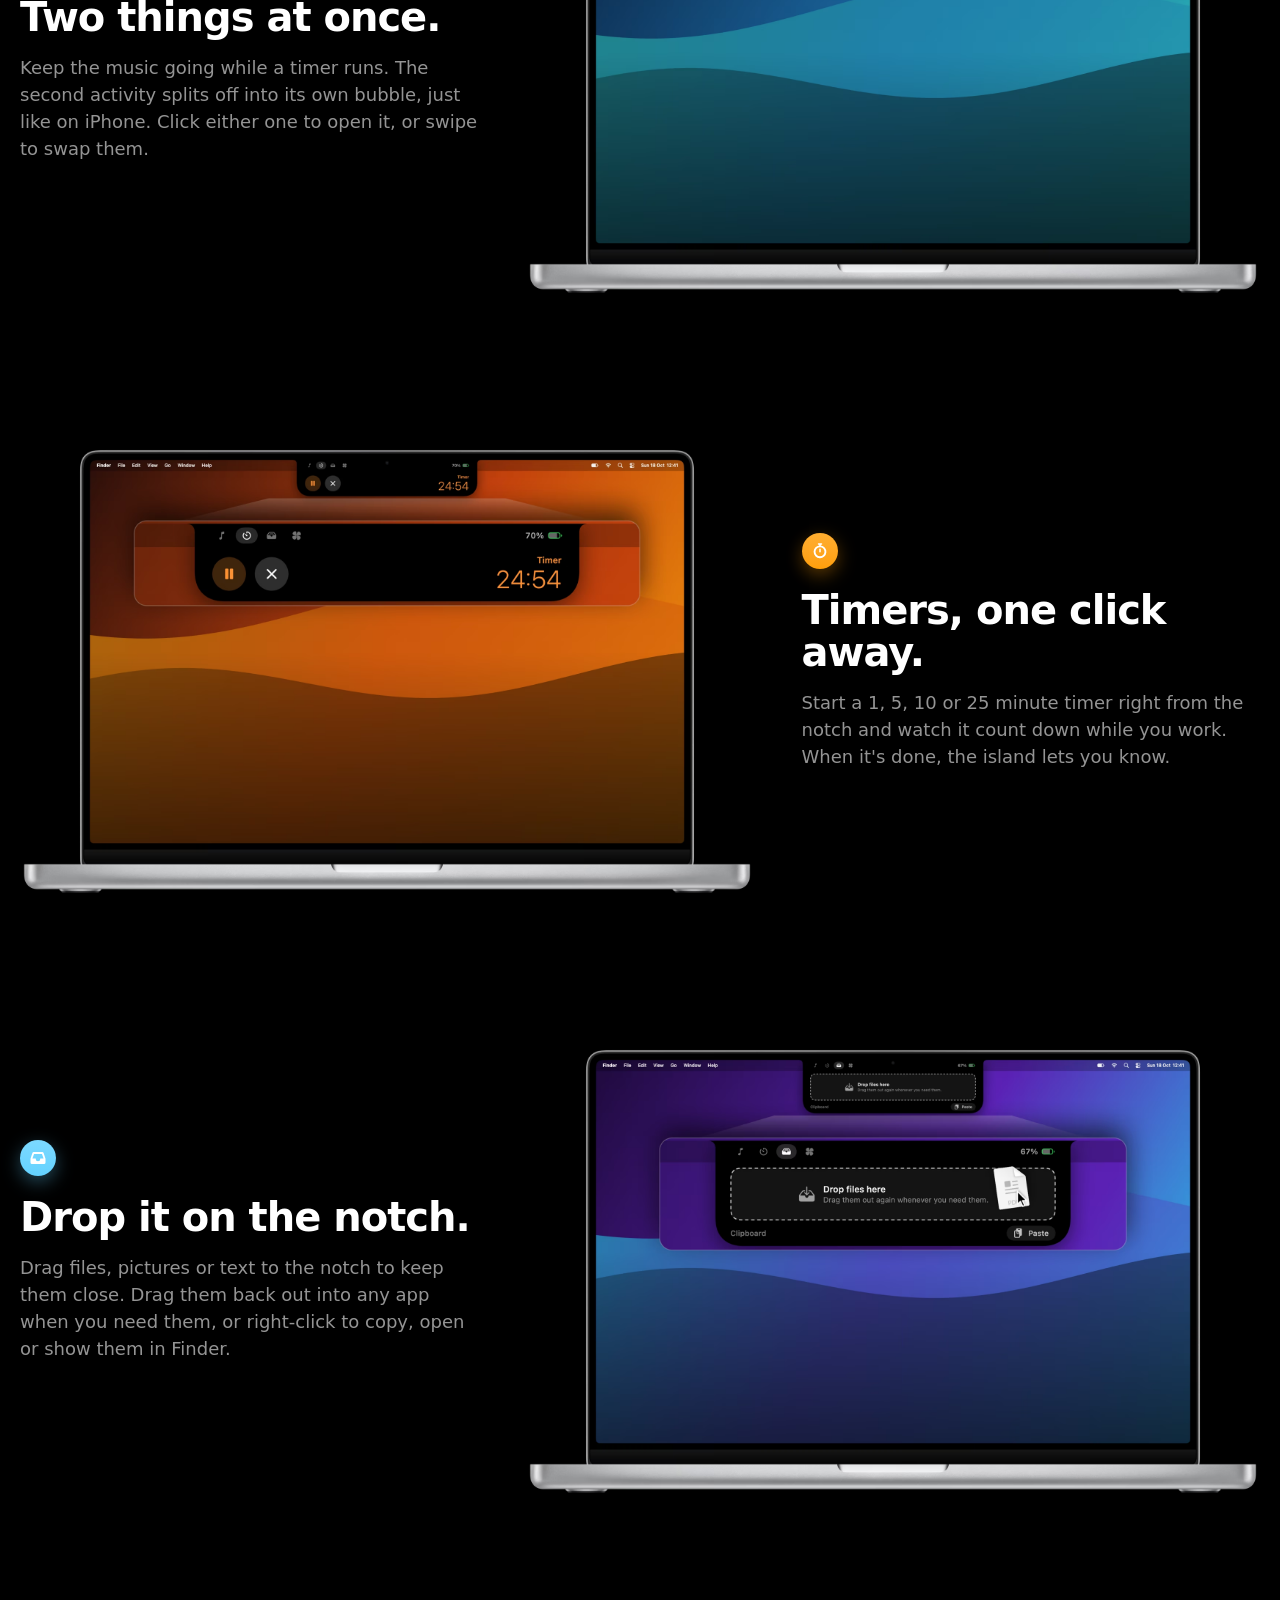
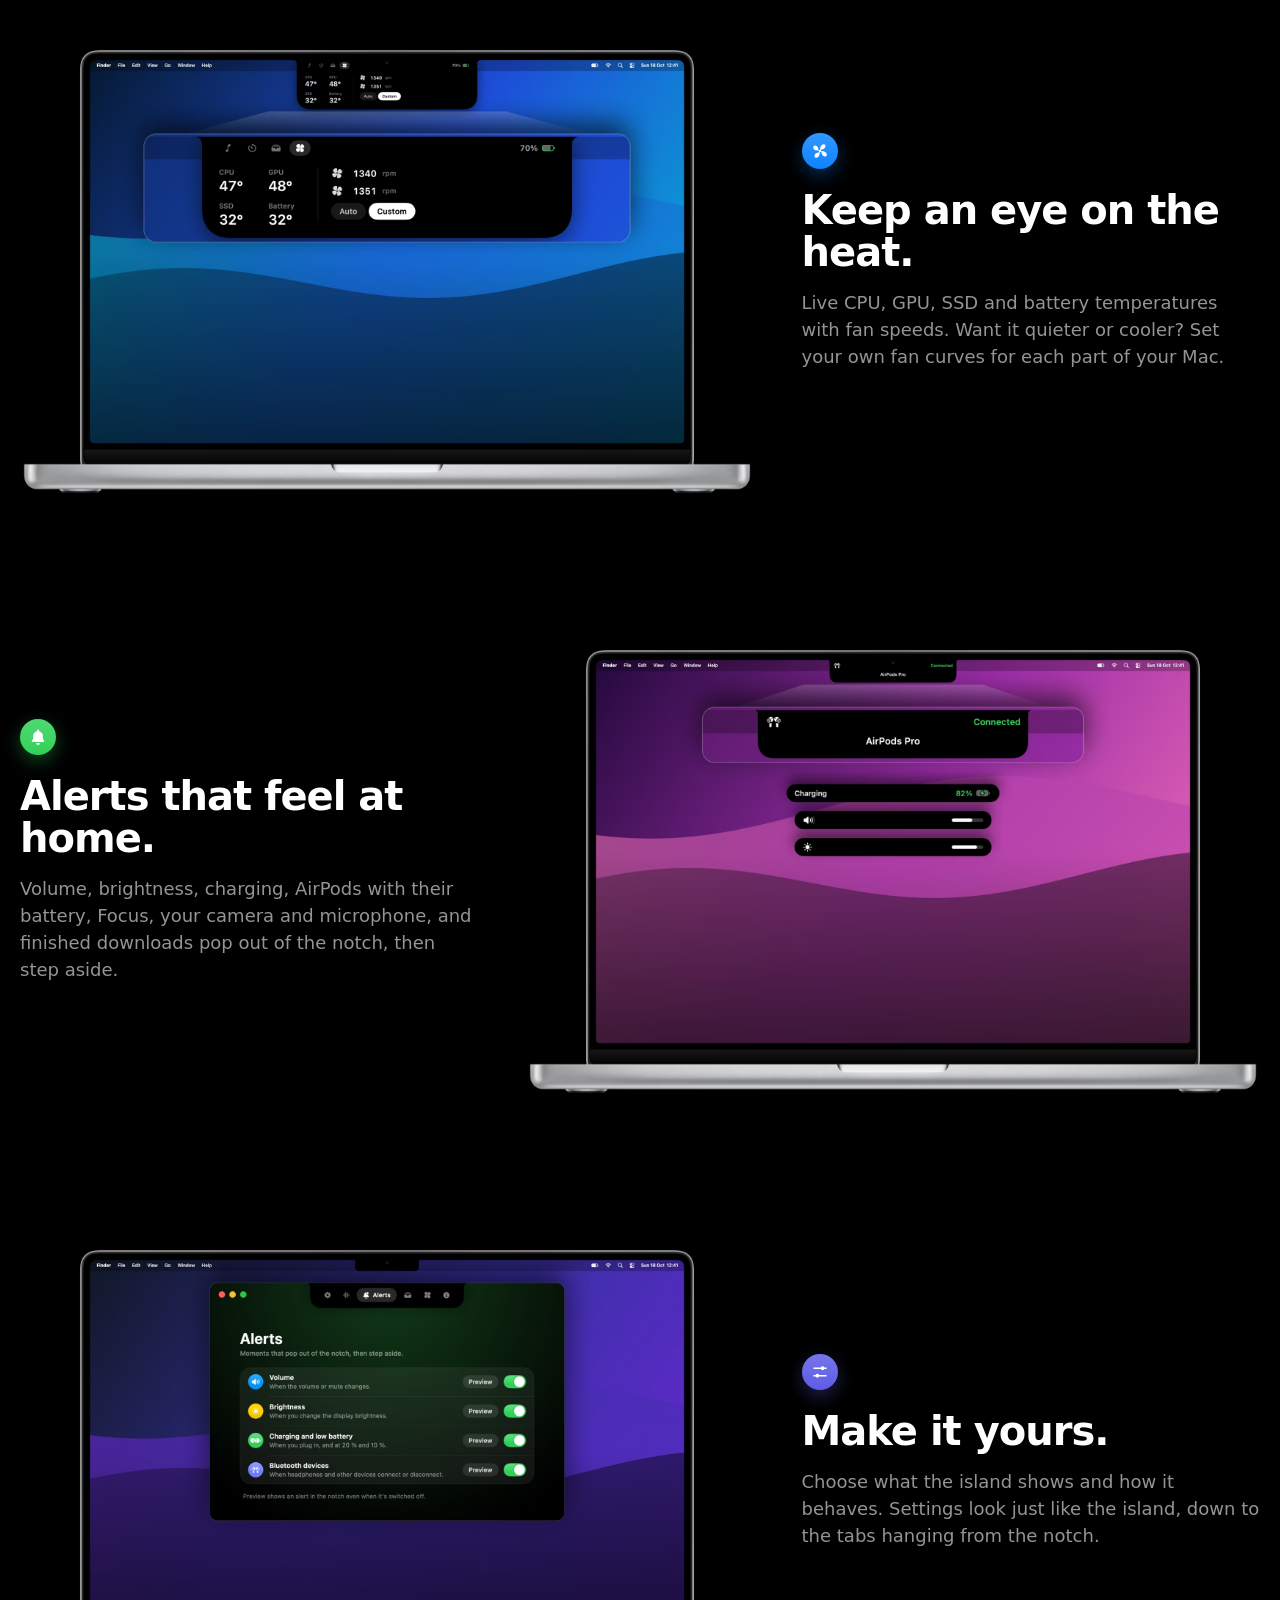
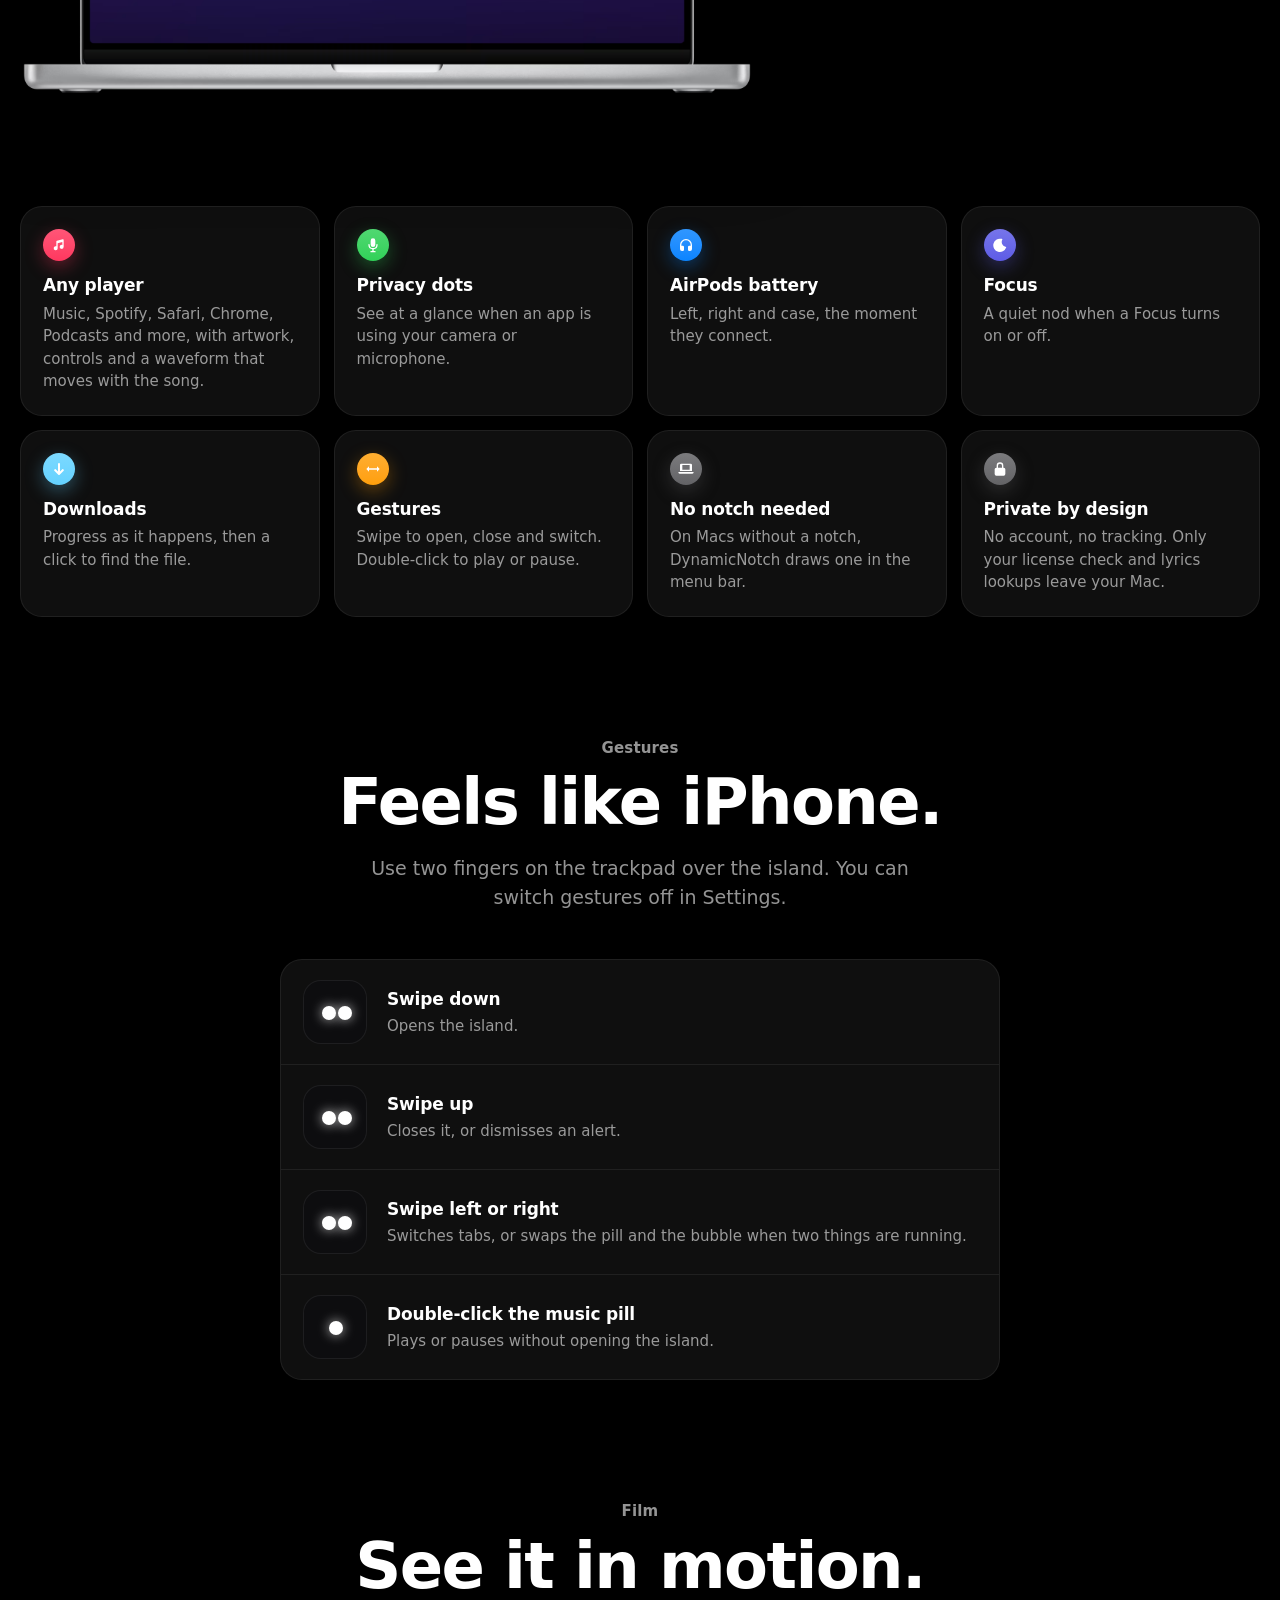
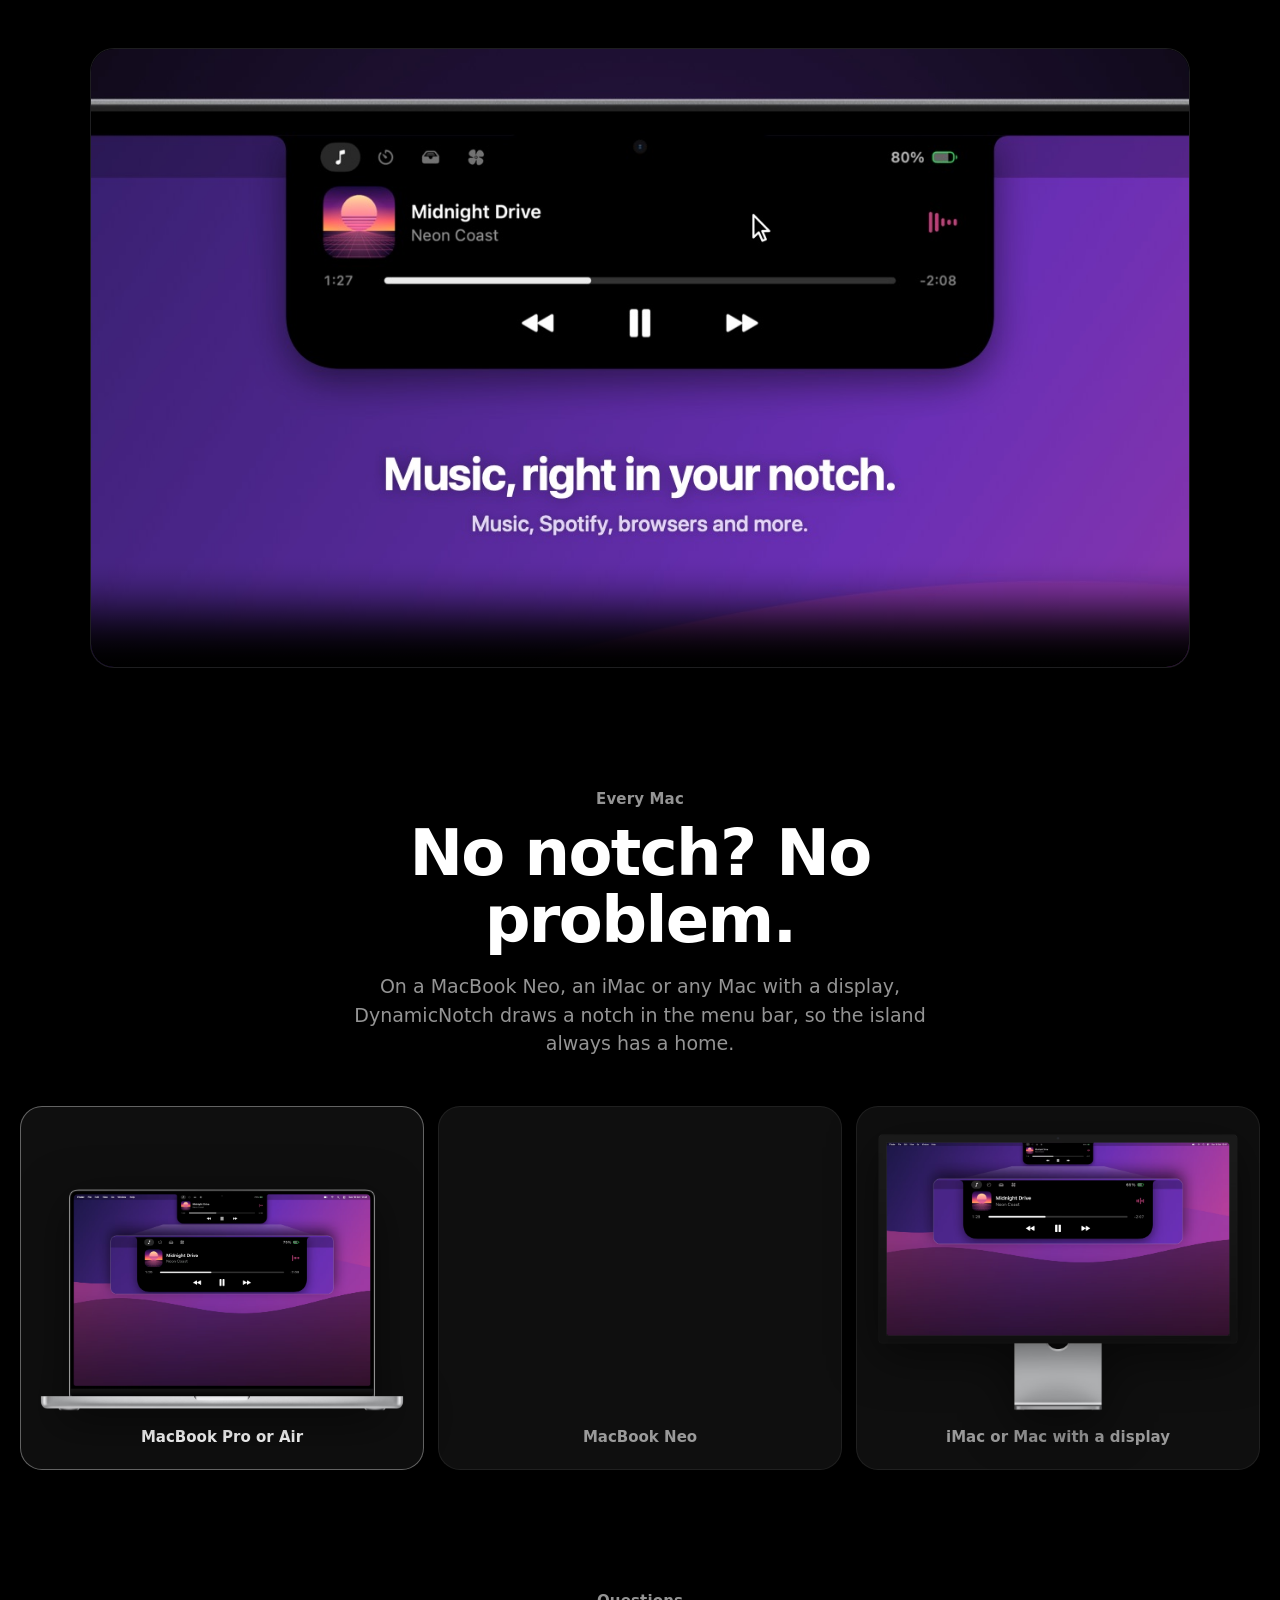
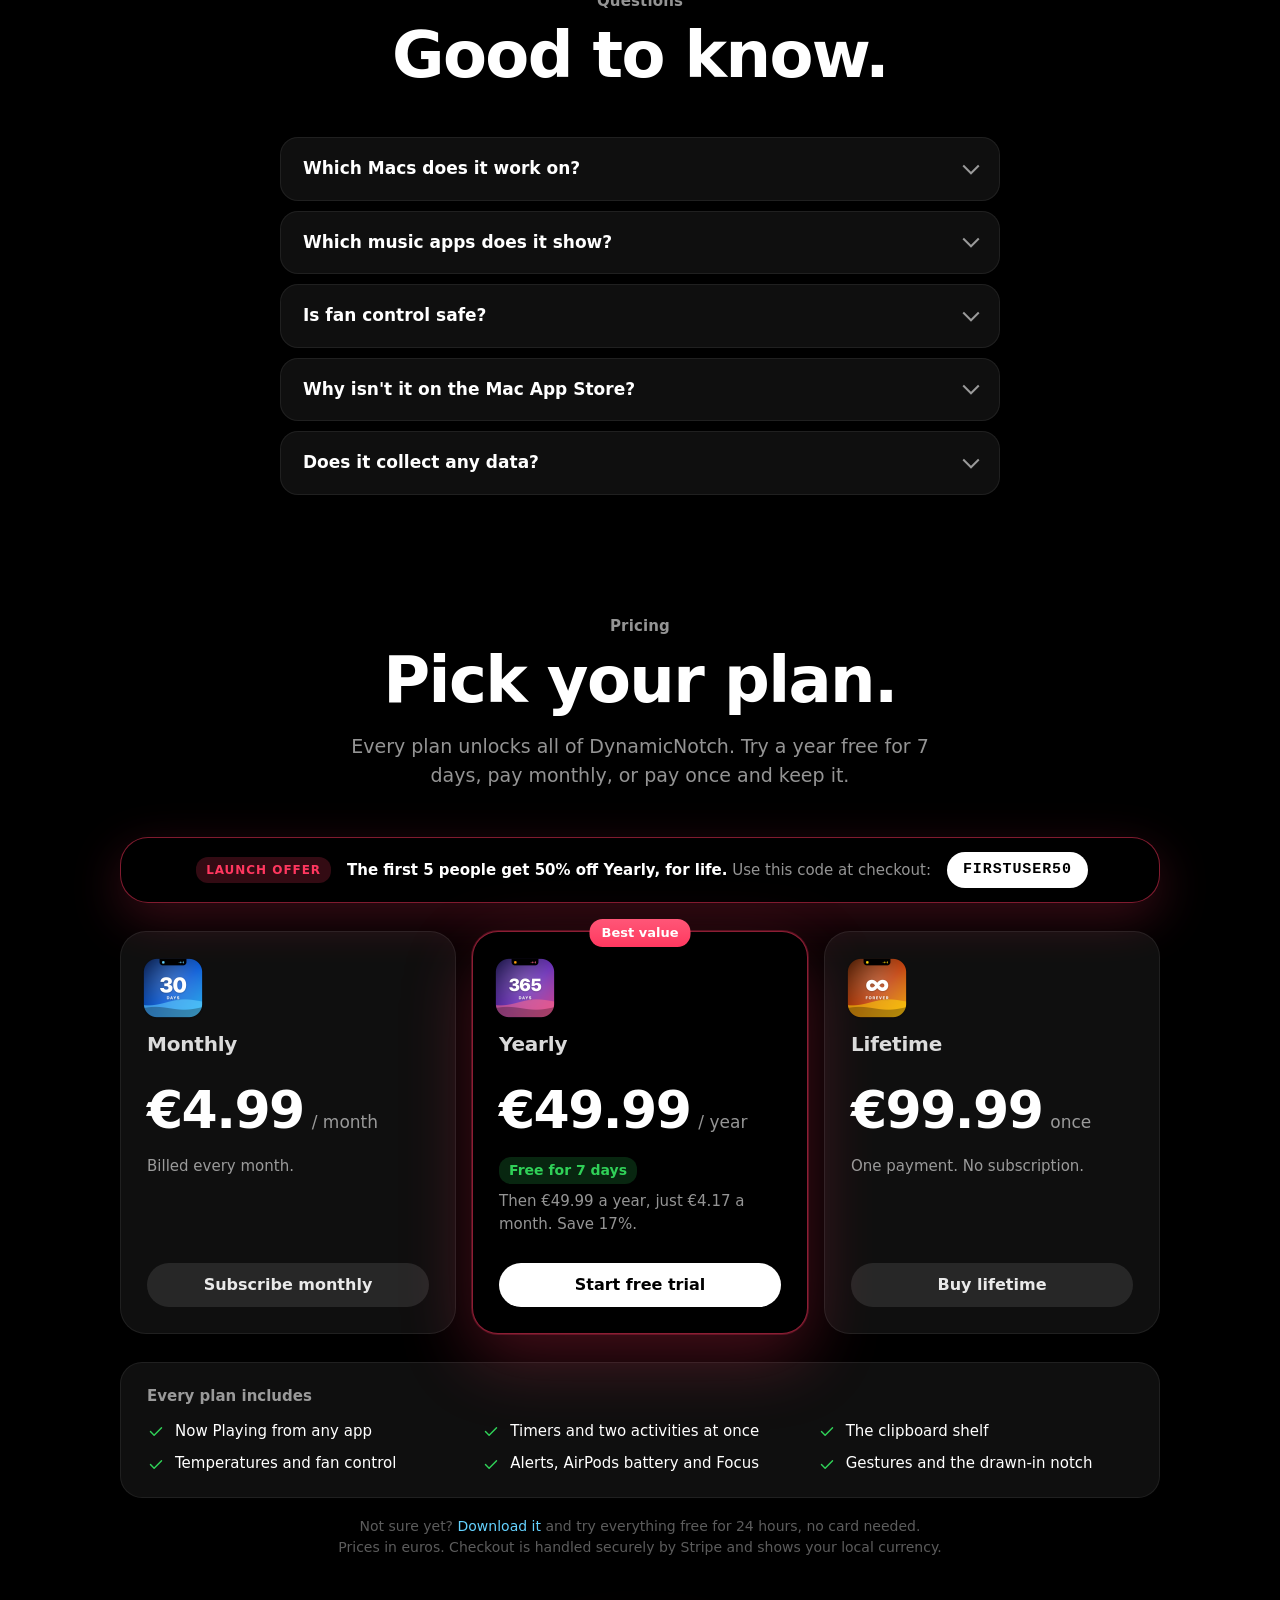
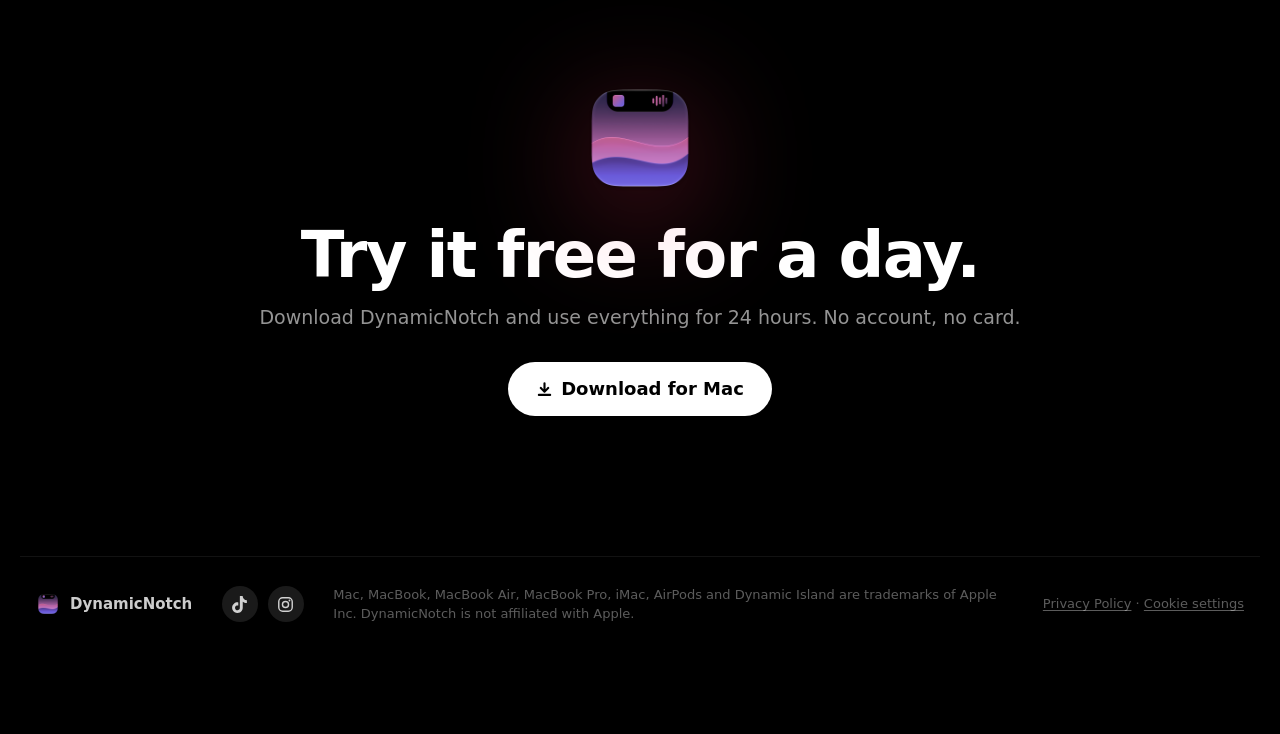
==== commit 70efc2ca: "TikTok and Instagram in the footer, after downloading and after buying" ====
--- a/index.html
+++ b/index.html
@@ -336,6 +336,10 @@
 
   <footer>
     <div class="footer-brand"><img src="assets/icon.png" alt="" width="24" height="24"><span>DynamicNotch</span></div>
+    <div class="socials">
+      <a href="https://www.tiktok.com/@dynamic_notch.app" rel="noopener" aria-label="DynamicNotch on TikTok"><svg><use href="assets/socials.svg#tiktok"/></svg></a>
+      <a href="https://www.instagram.com/dymanic_notch.app/" rel="noopener" aria-label="DynamicNotch on Instagram"><svg><use href="assets/socials.svg#instagram"/></svg></a>
+    </div>
     <p>Mac, MacBook, MacBook Air, MacBook Pro, iMac, AirPods and Dynamic Island are trademarks of Apple Inc. DynamicNotch is not affiliated with Apple.</p>
     <p><a href="privacy.html">Privacy Policy</a></p>
   </footer>
--- a/styles.css
+++ b/styles.css
@@ -665,6 +665,20 @@
 .device-pill .segmented { background: #000; box-shadow: 0 16px 40px rgba(0, 0, 0, 0.6); border-color: rgba(255, 255, 255, 0.12); }
 .segmented.small button { height: 34px; padding: 0 13px; font-size: 13px; }
 .segmented.small button svg { font-size: 16px; }
+
+/* ---------- TikTok and Instagram ---------- */
+
+.socials { display: flex; gap: 10px; }
+.socials a { display: grid; place-items: center; width: 36px; height: 36px; border-radius: 50%; background: var(--fill);
+             color: rgba(255, 255, 255, 0.8); font-size: 17px; text-decoration: none; transition: background 0.2s, color 0.2s; }
+.socials a:hover { background: var(--fill-strong); color: #fff; }
+
+/* After a download or a purchase: where to follow along. */
+.follow { max-width: 520px; margin: 28px auto 0; padding: 22px 24px 24px; border-radius: var(--radius); text-align: center;
+          background: var(--card); border: 1px solid var(--card-border); }
+.follow p { margin: 6px 0 0; font-size: 15px; color: var(--muted); }
+.follow .follow-title { margin: 0; font-size: 18px; font-weight: 700; color: var(--text); letter-spacing: -0.01em; }
+.follow-links { display: flex; flex-wrap: wrap; justify-content: center; gap: 10px; margin-top: 16px; }
 
 /* ---------- Asking about cookies (analytics.js) ---------- */
 
